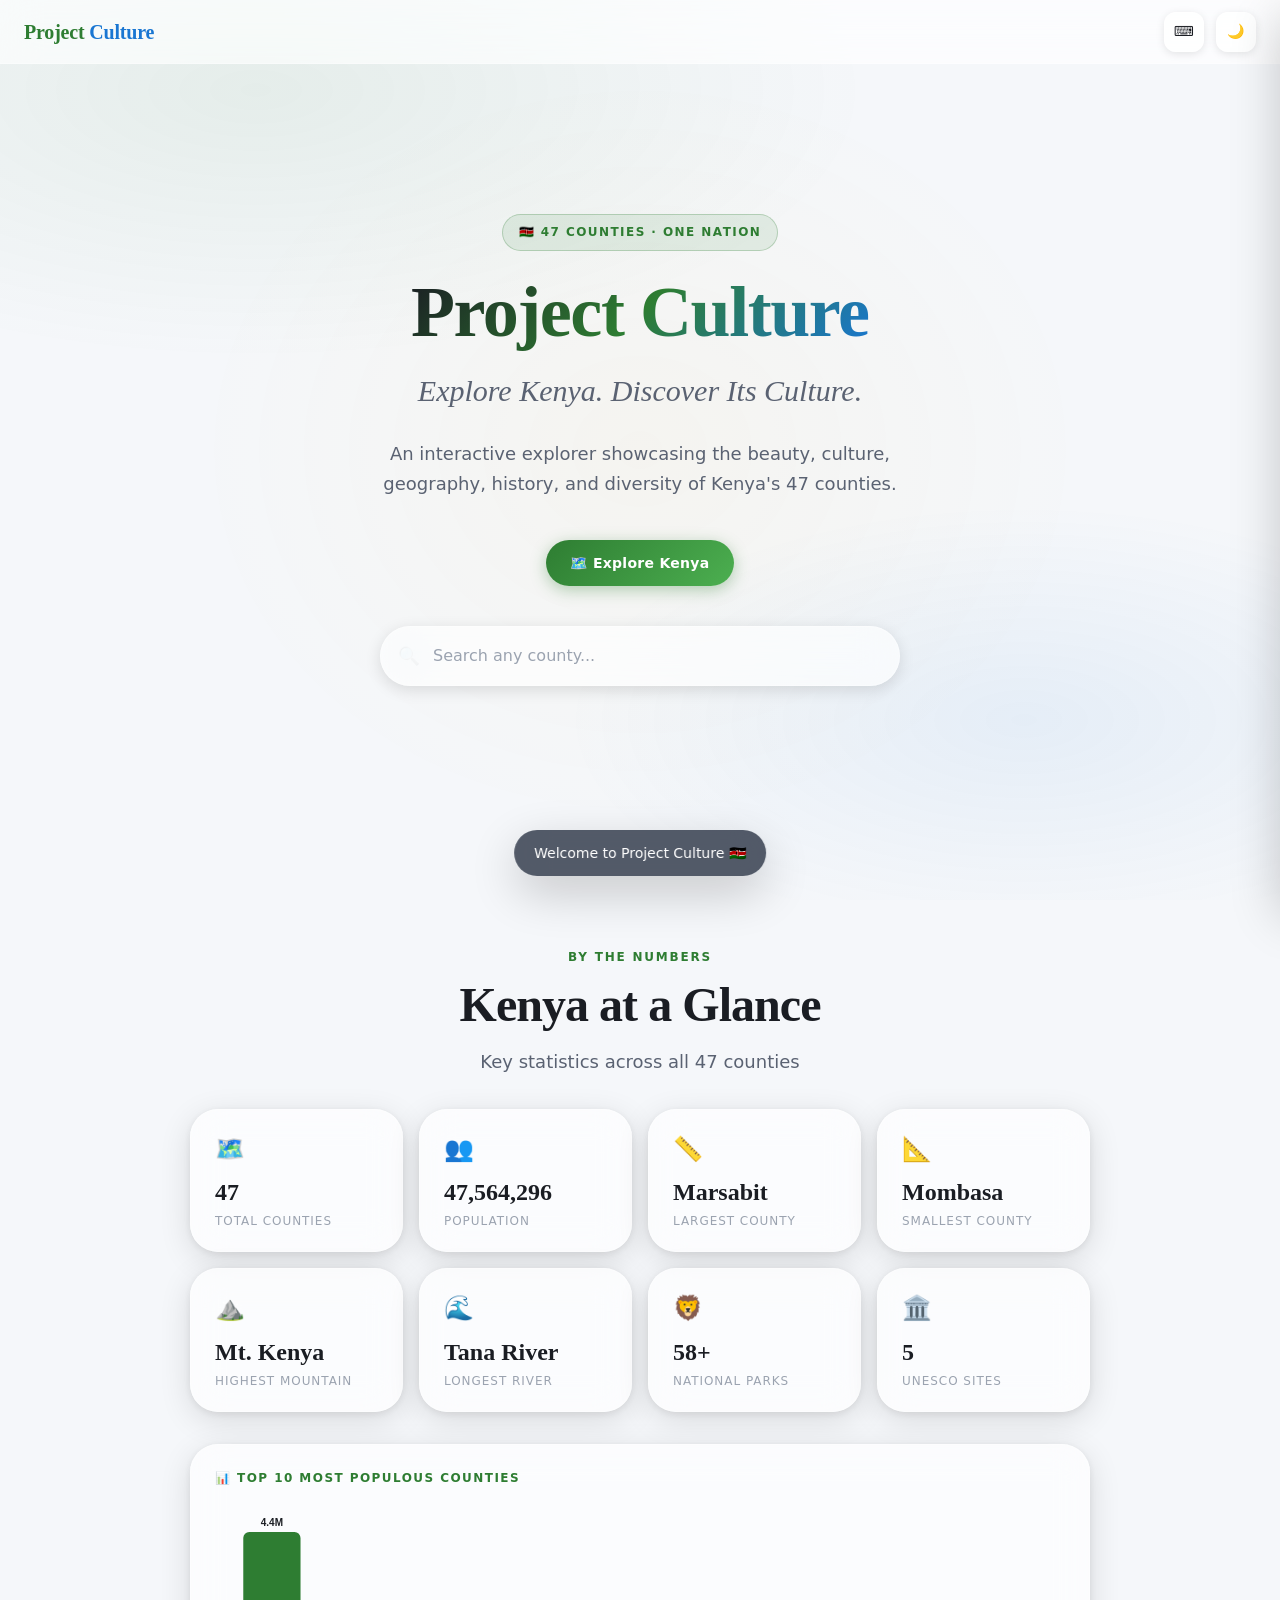
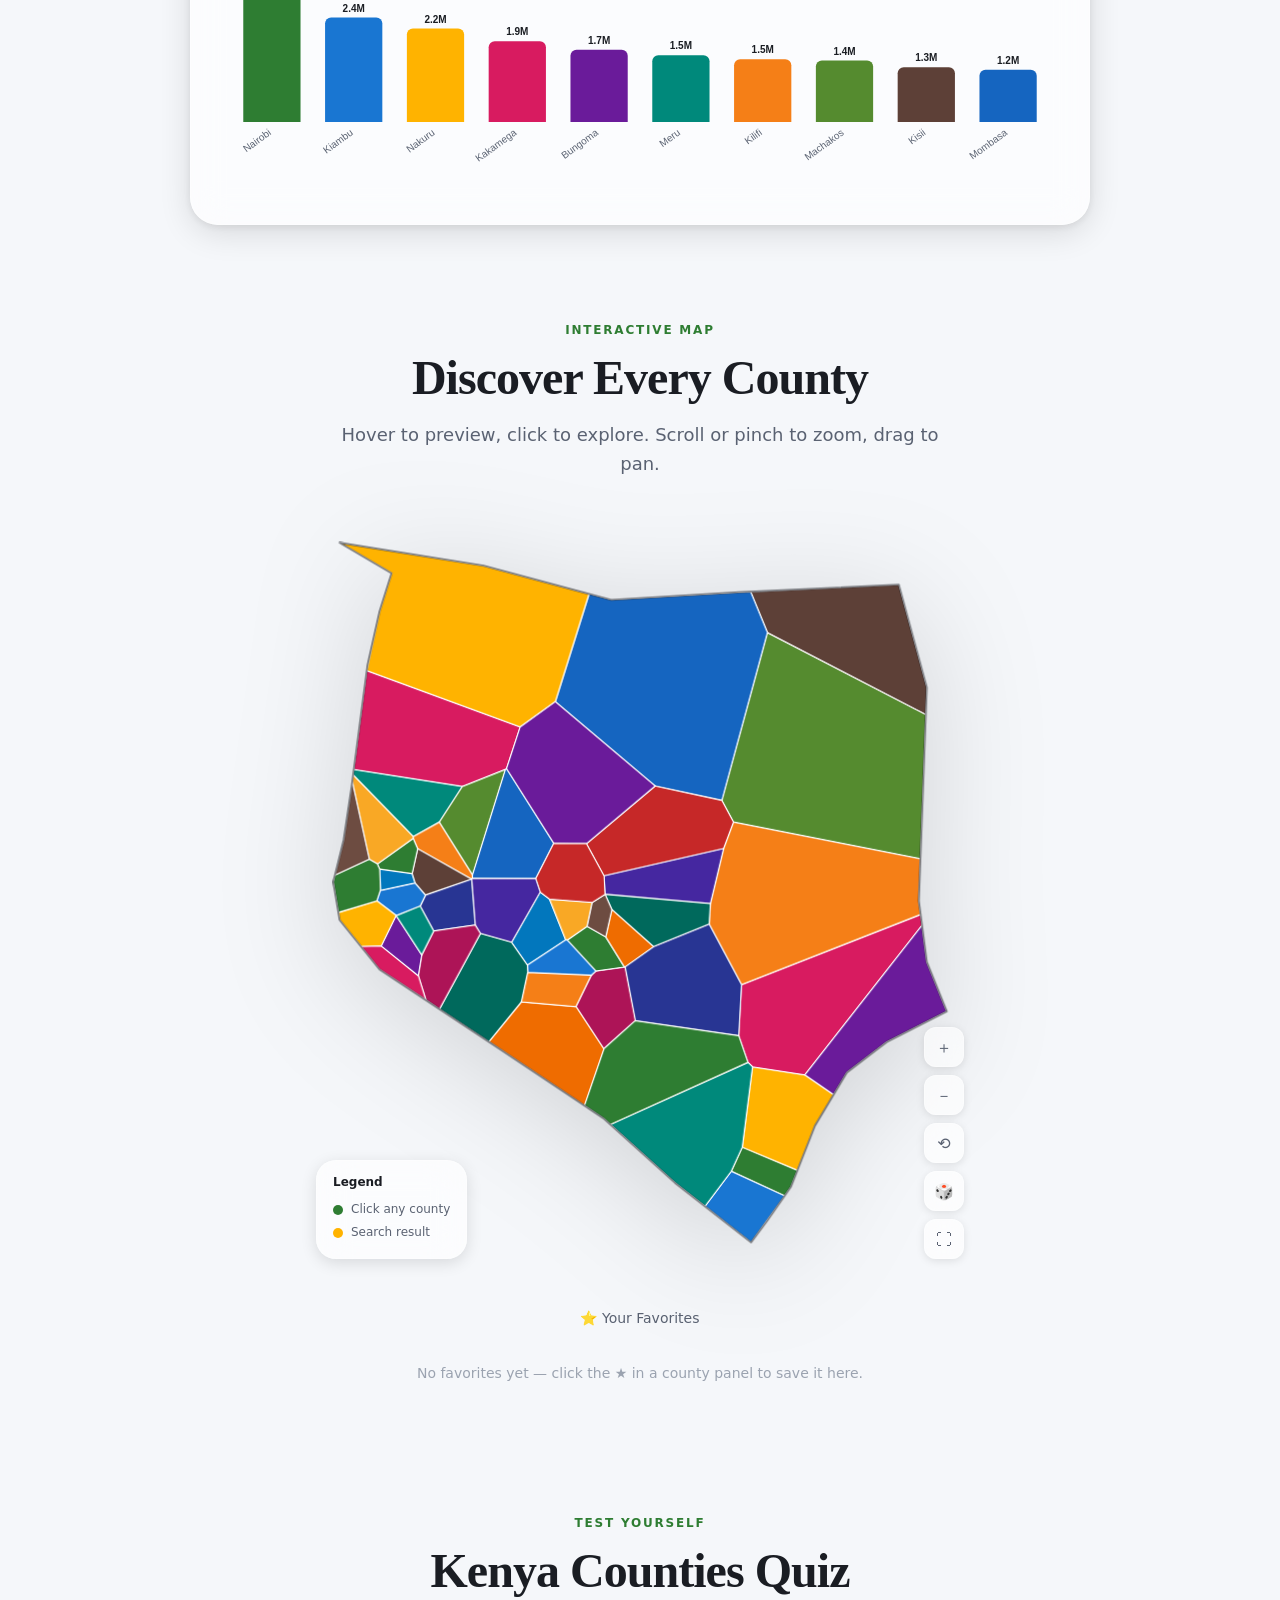
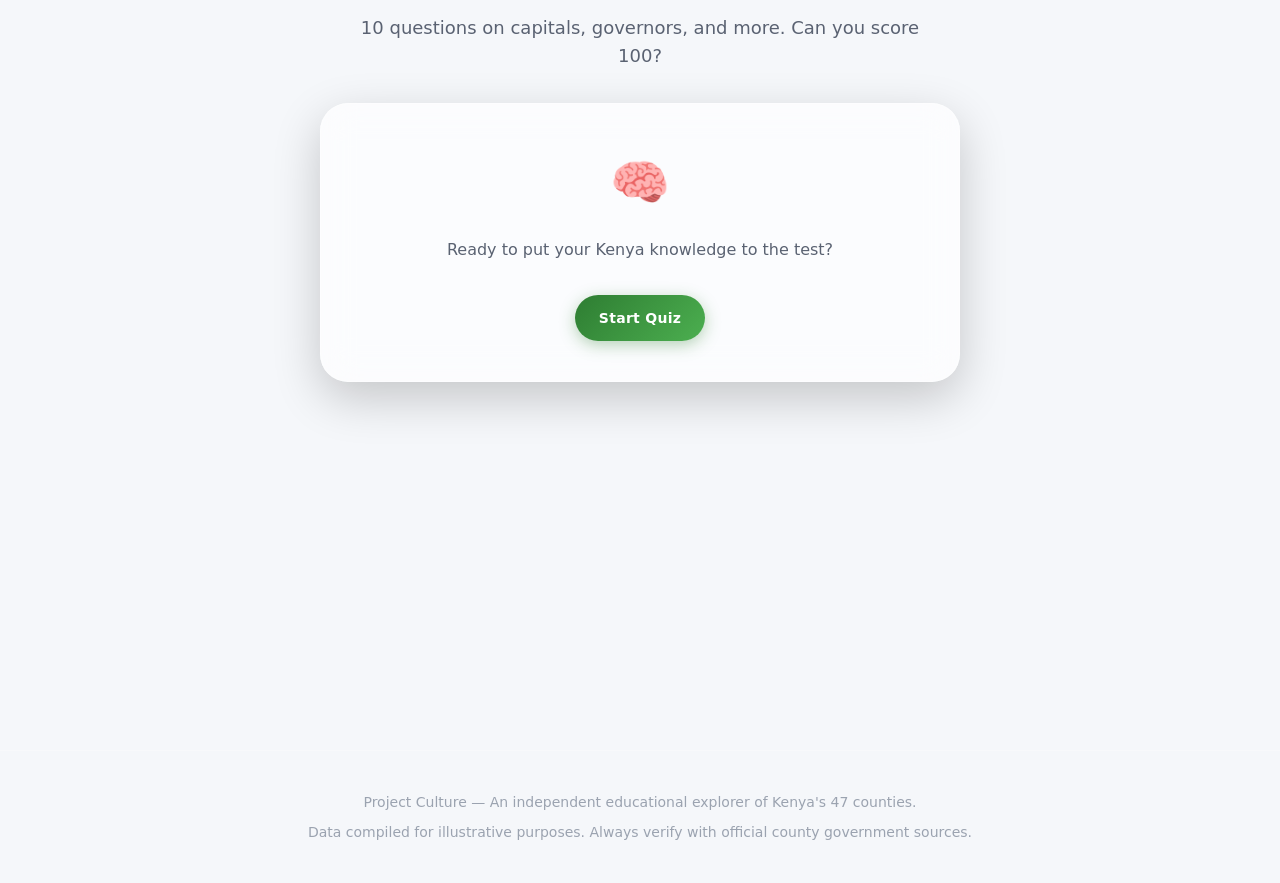
==== ProjectCulture_Preview.html @ bc5ac645 "Update existing project files" ====
<!DOCTYPE html>
<html lang="en">
<head>
<meta charset="UTF-8">
<meta name="viewport" content="width=device-width, initial-scale=1.0, viewport-fit=cover">
<title>Project Culture — Explore Kenya's 47 Counties</title>
<meta name="description" content="An interactive explorer showcasing the beauty, culture, geography, history, and diversity of Kenya's 47 counties.">
<style>
/* css/reset.css — Normalize base styles */
*, *::before, *::after { box-sizing: border-box; margin: 0; padding: 0; }
html { scroll-behavior: smooth; font-size: 16px; -webkit-text-size-adjust: 100%; }
body { line-height: 1.6; -webkit-font-smoothing: antialiased; }
img, svg { display: block; max-width: 100%; }
button, input, select, textarea { font: inherit; border: none; outline: none; background: none; }
button { cursor: pointer; }
a { color: inherit; text-decoration: none; }
ul, ol { list-style: none; }
h1, h2, h3, h4, h5, h6 { font-weight: normal; }
/* css/variables.css — Design tokens for Project Culture */
:root {
  /* === Brand Colors === */
  --clr-primary:       #2E7D32;
  --clr-primary-light: #4CAF50;
  --clr-primary-dark:  #1B5E20;
  --clr-accent-blue:   #1976D2;
  --clr-accent-gold:   #FFB300;
  --clr-accent-rose:   #D81B60;
  --clr-accent-purple: #6A1B9A;
  --clr-accent-teal:   #00695C;

  /* === Neutrals === */
  --clr-bg:            #F5F7FA;
  --clr-bg-secondary:  #EEF2F7;
  --clr-surface:       rgba(255,255,255,0.72);
  --clr-surface-solid: #FFFFFF;
  --clr-border:        rgba(0,0,0,0.08);
  --clr-border-light:  rgba(255,255,255,0.25);

  /* === Text === */
  --clr-text-primary:   #1A1D23;
  --clr-text-secondary: #5A6272;
  --clr-text-muted:     #9BA3B0;
  --clr-text-inverse:   #FFFFFF;
  --clr-text-on-dark:   rgba(255,255,255,0.90);

  /* === Glassmorphism === */
  --glass-bg:     rgba(255, 255, 255, 0.65);
  --glass-bg-dark: rgba(20, 30, 48, 0.72);
  --glass-blur:   blur(18px) saturate(1.4);
  --glass-border: 1px solid rgba(255,255,255,0.3);
  --glass-shadow: 0 8px 32px rgba(0,0,0,0.12), 0 2px 8px rgba(0,0,0,0.08);

  /* === Shadows === */
  --shadow-xs:  0 1px 3px rgba(0,0,0,0.08);
  --shadow-sm:  0 2px 8px rgba(0,0,0,0.10);
  --shadow-md:  0 4px 16px rgba(0,0,0,0.12);
  --shadow-lg:  0 8px 32px rgba(0,0,0,0.16);
  --shadow-xl:  0 16px 48px rgba(0,0,0,0.20);
  --shadow-float: 0 20px 60px rgba(0,0,0,0.18), 0 4px 16px rgba(0,0,0,0.10);

  /* === Border Radius === */
  --radius-sm:  6px;
  --radius-md:  12px;
  --radius-lg:  20px;
  --radius-xl:  28px;
  --radius-pill: 9999px;

  /* === Spacing === */
  --space-1:  4px;
  --space-2:  8px;
  --space-3:  12px;
  --space-4:  16px;
  --space-5:  20px;
  --space-6:  24px;
  --space-8:  32px;
  --space-10: 40px;
  --space-12: 48px;
  --space-16: 64px;
  --space-20: 80px;

  /* === Typography === */
  --font-display: 'Playfair Display', 'Georgia', serif;
  --font-body:    'Inter', 'Segoe UI', system-ui, sans-serif;
  --font-mono:    'JetBrains Mono', 'Fira Code', monospace;

  /* === Type Scale === */
  --text-xs:   0.75rem;
  --text-sm:   0.875rem;
  --text-base: 1rem;
  --text-lg:   1.125rem;
  --text-xl:   1.25rem;
  --text-2xl:  1.5rem;
  --text-3xl:  1.875rem;
  --text-4xl:  2.25rem;
  --text-5xl:  3rem;
  --text-6xl:  3.75rem;
  --text-7xl:  4.5rem;

  /* === Transitions === */
  --ease-out:    cubic-bezier(0.16, 1, 0.3, 1);
  --ease-in-out: cubic-bezier(0.45, 0, 0.55, 1);
  --ease-spring: cubic-bezier(0.34, 1.56, 0.64, 1);
  --dur-fast:    150ms;
  --dur-base:    250ms;
  --dur-slow:    400ms;
  --dur-slower:  600ms;

  /* === Z-Index Layers === */
  --z-base:    1;
  --z-raised:  10;
  --z-float:   100;
  --z-overlay: 200;
  --z-modal:   300;
  --z-toast:   400;
  --z-tooltip: 500;

  /* === Panel === */
  --panel-width: 420px;
}

/* === Dark Mode === */
[data-theme="dark"] {
  --clr-bg:            #0D1117;
  --clr-bg-secondary:  #161B22;
  --clr-surface:       rgba(22, 27, 34, 0.80);
  --clr-surface-solid: #161B22;
  --clr-border:        rgba(255,255,255,0.10);
  --clr-text-primary:  #E6EDF3;
  --clr-text-secondary:#8B949E;
  --clr-text-muted:    #484F58;
  --glass-bg:          rgba(22, 27, 34, 0.75);
  --glass-bg-dark:     rgba(10, 12, 16, 0.85);
  --glass-border:      1px solid rgba(255,255,255,0.10);
}
/* css/layout.css — Page structure and layout */
@import url('https://fonts.googleapis.com/css2?family=Playfair+Display:wght@400;600;700&family=Inter:wght@300;400;500;600;700&display=swap');

/* === Root Layout === */
body {
  font-family: var(--font-body);
  background: var(--clr-bg);
  color: var(--clr-text-primary);
  overflow-x: hidden;
  transition: background var(--dur-slow) var(--ease-out),
              color var(--dur-slow) var(--ease-out);
}

/* === Background Gradient === */
body::before {
  content: '';
  position: fixed;
  inset: 0;
  background:
    radial-gradient(ellipse 80% 50% at 20% 10%, rgba(46,125,50,0.08) 0%, transparent 60%),
    radial-gradient(ellipse 60% 40% at 80% 80%, rgba(25,118,210,0.07) 0%, transparent 60%),
    radial-gradient(ellipse 50% 60% at 50% 50%, rgba(255,179,0,0.04) 0%, transparent 70%);
  pointer-events: none;
  z-index: 0;
}

/* === App Container === */
#app {
  position: relative;
  min-height: 100vh;
  z-index: 1;
}

/* === Hero Section === */
#hero {
  min-height: 100vh;
  display: flex;
  flex-direction: column;
  align-items: center;
  justify-content: center;
  text-align: center;
  padding: var(--space-12) var(--space-6);
  position: relative;
}

.hero__eyebrow {
  display: inline-flex;
  align-items: center;
  gap: var(--space-2);
  padding: var(--space-2) var(--space-4);
  background: rgba(46,125,50,0.10);
  border: 1px solid rgba(46,125,50,0.25);
  border-radius: var(--radius-pill);
  font-size: var(--text-xs);
  font-weight: 600;
  letter-spacing: 0.12em;
  text-transform: uppercase;
  color: var(--clr-primary);
  margin-bottom: var(--space-6);
}

.hero__title {
  font-family: var(--font-display);
  font-size: clamp(var(--text-5xl), 8vw, var(--text-7xl));
  font-weight: 700;
  line-height: 1.05;
  letter-spacing: -0.02em;
  background: linear-gradient(135deg, var(--clr-text-primary) 0%, var(--clr-primary) 50%, var(--clr-accent-blue) 100%);
  -webkit-background-clip: text;
  -webkit-text-fill-color: transparent;
  background-clip: text;
  margin-bottom: var(--space-4);
}

.hero__subtitle {
  font-family: var(--font-display);
  font-size: clamp(var(--text-xl), 3vw, var(--text-3xl));
  font-weight: 400;
  color: var(--clr-text-secondary);
  font-style: italic;
  margin-bottom: var(--space-6);
}

.hero__description {
  max-width: 520px;
  font-size: var(--text-lg);
  color: var(--clr-text-secondary);
  line-height: 1.7;
  margin-bottom: var(--space-10);
}

.hero__actions {
  display: flex;
  align-items: center;
  gap: var(--space-4);
  flex-wrap: wrap;
  justify-content: center;
}

/* === Map Section === */
#map-section {
  min-height: 100vh;
  padding: var(--space-12) var(--space-6);
  display: flex;
  flex-direction: column;
  align-items: center;
  gap: var(--space-8);
  position: relative;
}

.map-section__header {
  text-align: center;
  max-width: 600px;
}

.section-label {
  font-size: var(--text-xs);
  font-weight: 600;
  letter-spacing: 0.15em;
  text-transform: uppercase;
  color: var(--clr-primary);
  margin-bottom: var(--space-3);
}

.section-title {
  font-family: var(--font-display);
  font-size: clamp(var(--text-3xl), 4vw, var(--text-5xl));
  font-weight: 700;
  line-height: 1.1;
  letter-spacing: -0.02em;
  color: var(--clr-text-primary);
  margin-bottom: var(--space-4);
}

.section-subtitle {
  font-size: var(--text-lg);
  color: var(--clr-text-secondary);
  line-height: 1.6;
}

/* === Map Stage === */
#map-stage {
  position: relative;
  width: 100%;
  max-width: 680px;
}

#map-container {
  position: relative;
  width: 100%;
  aspect-ratio: 8/9;
  cursor: grab;
  user-select: none;
}

#map-container:active { cursor: grabbing; }

#kenya-svg-map {
  width: 100%;
  height: 100%;
  filter: drop-shadow(0 20px 60px rgba(0,0,0,0.15));
  transition: transform var(--dur-slow) var(--ease-out);
}

/* === Sidebar Panel === */
#info-panel {
  position: fixed;
  top: 0;
  right: 0;
  width: var(--panel-width);
  height: 100vh;
  background: var(--glass-bg);
  backdrop-filter: var(--glass-blur);
  -webkit-backdrop-filter: var(--glass-blur);
  border-left: var(--glass-border);
  box-shadow: var(--shadow-xl);
  z-index: var(--z-modal);
  transform: translateX(100%);
  transition: transform var(--dur-slower) var(--ease-out);
  overflow-y: auto;
  overflow-x: hidden;
  display: flex;
  flex-direction: column;
}

#info-panel.is-open {
  transform: translateX(0);
}

/* === Stats Bar === */
#stats-bar {
  width: 100%;
  max-width: 900px;
  display: grid;
  grid-template-columns: repeat(4, 1fr);
  gap: var(--space-4);
}

/* === Search Bar Wrapper === */
#search-wrapper {
  width: 100%;
  max-width: 520px;
  position: relative;
  z-index: var(--z-float);
}

/* === Controls Bar === */
#map-controls {
  position: absolute;
  bottom: var(--space-4);
  right: var(--space-4);
  display: flex;
  flex-direction: column;
  gap: var(--space-2);
  z-index: var(--z-raised);
}

/* === Overlay Dimmer === */
#overlay {
  position: fixed;
  inset: 0;
  background: rgba(0,0,0,0.35);
  z-index: var(--z-overlay);
  opacity: 0;
  pointer-events: none;
  transition: opacity var(--dur-slow) var(--ease-out);
  backdrop-filter: blur(2px);
}

#overlay.is-visible {
  opacity: 1;
  pointer-events: all;
}

/* === Navbar === */
#navbar {
  position: fixed;
  top: 0;
  left: 0;
  right: 0;
  height: 64px;
  padding: 0 var(--space-6);
  display: flex;
  align-items: center;
  justify-content: space-between;
  z-index: var(--z-float);
  background: var(--glass-bg);
  backdrop-filter: var(--glass-blur);
  -webkit-backdrop-filter: var(--glass-blur);
  border-bottom: var(--glass-border);
  transition: all var(--dur-slow) var(--ease-out);
}

.navbar__brand {
  font-family: var(--font-display);
  font-size: var(--text-xl);
  font-weight: 700;
  color: var(--clr-primary);
  letter-spacing: -0.01em;
}

.navbar__brand span {
  color: var(--clr-accent-blue);
}

.navbar__actions {
  display: flex;
  align-items: center;
  gap: var(--space-3);
}

/* === Quiz Section === */
#quiz-section {
  min-height: 100vh;
  padding: var(--space-16) var(--space-6);
  display: flex;
  flex-direction: column;
  align-items: center;
  gap: var(--space-8);
}

/* === Footer === */
footer {
  padding: var(--space-10) var(--space-6);
  text-align: center;
  border-top: var(--glass-border);
  color: var(--clr-text-muted);
  font-size: var(--text-sm);
}

/* === Scroll to top === */
#scroll-top {
  position: fixed;
  bottom: var(--space-8);
  right: var(--space-8);
  z-index: var(--z-float);
  opacity: 0;
  pointer-events: none;
  transition: opacity var(--dur-base) var(--ease-out);
}

#scroll-top.is-visible {
  opacity: 1;
  pointer-events: all;
}
/* css/components.css — UI components */

/* === Buttons === */
.btn {
  display: inline-flex;
  align-items: center;
  gap: var(--space-2);
  padding: var(--space-3) var(--space-6);
  border-radius: var(--radius-pill);
  font-size: var(--text-sm);
  font-weight: 600;
  letter-spacing: 0.02em;
  cursor: pointer;
  transition: all var(--dur-base) var(--ease-spring);
  position: relative;
  overflow: hidden;
  white-space: nowrap;
}

.btn::after {
  content: '';
  position: absolute;
  inset: 0;
  background: rgba(255,255,255,0);
  transition: background var(--dur-fast);
}

.btn:hover::after { background: rgba(255,255,255,0.12); }
.btn:active { transform: scale(0.97); }

.btn--primary {
  background: linear-gradient(135deg, var(--clr-primary) 0%, var(--clr-primary-light) 100%);
  color: #fff;
  box-shadow: 0 4px 16px rgba(46,125,50,0.35);
}

.btn--primary:hover {
  box-shadow: 0 6px 24px rgba(46,125,50,0.45);
  transform: translateY(-1px);
}

.btn--secondary {
  background: var(--glass-bg);
  backdrop-filter: var(--glass-blur);
  border: var(--glass-border);
  color: var(--clr-text-primary);
  box-shadow: var(--shadow-sm);
}

.btn--secondary:hover {
  box-shadow: var(--shadow-md);
  transform: translateY(-1px);
}

.btn--icon {
  width: 40px;
  height: 40px;
  padding: 0;
  border-radius: var(--radius-md);
  justify-content: center;
}

.btn--icon-lg {
  width: 48px;
  height: 48px;
  padding: 0;
  border-radius: var(--radius-lg);
  justify-content: center;
  font-size: var(--text-xl);
}

.btn--ghost {
  background: transparent;
  color: var(--clr-text-secondary);
}

.btn--ghost:hover {
  background: var(--clr-bg-secondary);
  color: var(--clr-text-primary);
}

/* === Glass Card === */
.glass-card {
  background: var(--glass-bg);
  backdrop-filter: var(--glass-blur);
  -webkit-backdrop-filter: var(--glass-blur);
  border: var(--glass-border);
  border-radius: var(--radius-xl);
  box-shadow: var(--glass-shadow);
}

/* === Stat Card === */
.stat-card {
  background: var(--glass-bg);
  backdrop-filter: var(--glass-blur);
  -webkit-backdrop-filter: var(--glass-blur);
  border: var(--glass-border);
  border-radius: var(--radius-xl);
  box-shadow: var(--glass-shadow);
  padding: var(--space-5) var(--space-6);
  display: flex;
  flex-direction: column;
  gap: var(--space-2);
  transition: transform var(--dur-base) var(--ease-spring),
              box-shadow var(--dur-base) var(--ease-out);
}

.stat-card:hover {
  transform: translateY(-3px);
  box-shadow: var(--shadow-lg);
}

.stat-card__icon {
  font-size: 1.5rem;
  margin-bottom: var(--space-1);
}

.stat-card__value {
  font-family: var(--font-display);
  font-size: var(--text-2xl);
  font-weight: 700;
  color: var(--clr-text-primary);
  line-height: 1;
}

.stat-card__label {
  font-size: var(--text-xs);
  font-weight: 500;
  color: var(--clr-text-muted);
  text-transform: uppercase;
  letter-spacing: 0.08em;
}

/* === Search Input === */
.search-box {
  position: relative;
  width: 100%;
}

.search-box__input {
  width: 100%;
  padding: var(--space-4) var(--space-6) var(--space-4) 52px;
  background: var(--glass-bg);
  backdrop-filter: var(--glass-blur);
  -webkit-backdrop-filter: var(--glass-blur);
  border: var(--glass-border);
  border-radius: var(--radius-pill);
  box-shadow: var(--shadow-md);
  font-size: var(--text-base);
  color: var(--clr-text-primary);
  transition: all var(--dur-base) var(--ease-out);
}

.search-box__input::placeholder { color: var(--clr-text-muted); }

.search-box__input:focus {
  outline: none;
  box-shadow: var(--shadow-lg), 0 0 0 3px rgba(46,125,50,0.20);
  border-color: rgba(46,125,50,0.4);
}

.search-box__icon {
  position: absolute;
  left: 18px;
  top: 50%;
  transform: translateY(-50%);
  color: var(--clr-text-muted);
  font-size: 1.1rem;
  pointer-events: none;
  transition: color var(--dur-fast);
}

.search-box__input:focus ~ .search-box__icon {
  color: var(--clr-primary);
}

.search-box__clear {
  position: absolute;
  right: 12px;
  top: 50%;
  transform: translateY(-50%);
  width: 28px;
  height: 28px;
  border-radius: var(--radius-pill);
  display: flex;
  align-items: center;
  justify-content: center;
  background: var(--clr-bg-secondary);
  color: var(--clr-text-muted);
  opacity: 0;
  transition: opacity var(--dur-fast);
  font-size: var(--text-sm);
}

.search-box__input:not(:placeholder-shown) ~ .search-box__clear { opacity: 1; }

/* === Search Dropdown === */
#search-dropdown {
  position: absolute;
  top: calc(100% + var(--space-2));
  left: 0;
  right: 0;
  background: var(--glass-bg);
  backdrop-filter: var(--glass-blur);
  -webkit-backdrop-filter: var(--glass-blur);
  border: var(--glass-border);
  border-radius: var(--radius-xl);
  box-shadow: var(--shadow-xl);
  overflow: hidden;
  z-index: var(--z-tooltip);
  max-height: 380px;
  overflow-y: auto;
  display: none;
}

#search-dropdown.is-open { display: block; }

.search-result-item {
  display: flex;
  align-items: center;
  gap: var(--space-3);
  padding: var(--space-3) var(--space-5);
  cursor: pointer;
  transition: background var(--dur-fast);
  border-bottom: 1px solid var(--clr-border);
}

.search-result-item:last-child { border-bottom: none; }
.search-result-item:hover,
.search-result-item.is-focused {
  background: rgba(46,125,50,0.08);
}

.search-result-item__number {
  width: 28px;
  height: 28px;
  background: var(--clr-primary);
  color: #fff;
  border-radius: var(--radius-sm);
  display: flex;
  align-items: center;
  justify-content: center;
  font-size: var(--text-xs);
  font-weight: 700;
  flex-shrink: 0;
}

.search-result-item__info { flex: 1; }
.search-result-item__name {
  font-weight: 600;
  font-size: var(--text-sm);
  color: var(--clr-text-primary);
}
.search-result-item__capital {
  font-size: var(--text-xs);
  color: var(--clr-text-muted);
}

.search-dropdown-section {
  padding: var(--space-2) var(--space-5) var(--space-1);
  font-size: var(--text-xs);
  font-weight: 600;
  color: var(--clr-text-muted);
  text-transform: uppercase;
  letter-spacing: 0.08em;
}

/* === Tooltip === */
#map-tooltip {
  position: fixed;
  background: var(--glass-bg-dark);
  color: var(--clr-text-inverse);
  padding: var(--space-2) var(--space-4);
  border-radius: var(--radius-md);
  font-size: var(--text-sm);
  font-weight: 500;
  pointer-events: none;
  z-index: var(--z-tooltip);
  opacity: 0;
  transform: translateY(4px);
  transition: opacity var(--dur-fast), transform var(--dur-fast);
  white-space: nowrap;
  box-shadow: var(--shadow-lg);
  backdrop-filter: blur(12px);
  -webkit-backdrop-filter: blur(12px);
  border: 1px solid rgba(255,255,255,0.15);
}

#map-tooltip.is-visible {
  opacity: 1;
  transform: translateY(0);
}

/* === Info Panel Contents === */
.panel-header {
  position: relative;
  padding: var(--space-8) var(--space-6) var(--space-4);
  background: linear-gradient(135deg, var(--clr-primary-dark) 0%, var(--clr-primary) 60%, var(--clr-primary-light) 100%);
  color: #fff;
  flex-shrink: 0;
}

.panel-header__close {
  position: absolute;
  top: var(--space-4);
  right: var(--space-4);
  width: 36px;
  height: 36px;
  border-radius: var(--radius-md);
  background: rgba(255,255,255,0.15);
  border: 1px solid rgba(255,255,255,0.2);
  display: flex;
  align-items: center;
  justify-content: center;
  color: #fff;
  cursor: pointer;
  transition: background var(--dur-fast);
  font-size: 1.1rem;
}

.panel-header__close:hover { background: rgba(255,255,255,0.25); }

.panel-header__number {
  font-size: var(--text-xs);
  font-weight: 600;
  letter-spacing: 0.12em;
  text-transform: uppercase;
  opacity: 0.7;
  margin-bottom: var(--space-2);
}

.panel-header__name {
  font-family: var(--font-display);
  font-size: var(--text-4xl);
  font-weight: 700;
  line-height: 1.1;
  margin-bottom: var(--space-2);
}

.panel-header__capital {
  opacity: 0.85;
  font-size: var(--text-base);
  display: flex;
  align-items: center;
  gap: var(--space-2);
}

.panel-meta-chips {
  display: flex;
  flex-wrap: wrap;
  gap: var(--space-2);
  margin-top: var(--space-4);
}

.meta-chip {
  display: inline-flex;
  align-items: center;
  gap: 5px;
  padding: 4px 10px;
  background: rgba(255,255,255,0.18);
  border: 1px solid rgba(255,255,255,0.25);
  border-radius: var(--radius-pill);
  font-size: var(--text-xs);
  font-weight: 500;
}

.panel-body {
  padding: var(--space-6);
  display: flex;
  flex-direction: column;
  gap: var(--space-6);
  flex: 1;
}

.panel-section {
  display: flex;
  flex-direction: column;
  gap: var(--space-3);
}

.panel-section__title {
  font-size: var(--text-xs);
  font-weight: 700;
  letter-spacing: 0.12em;
  text-transform: uppercase;
  color: var(--clr-primary);
  display: flex;
  align-items: center;
  gap: var(--space-2);
  padding-bottom: var(--space-2);
  border-bottom: 1px solid var(--clr-border);
}

.panel-section__content {
  font-size: var(--text-sm);
  color: var(--clr-text-secondary);
  line-height: 1.7;
}

.panel-grid {
  display: grid;
  grid-template-columns: 1fr 1fr;
  gap: var(--space-3);
}

.panel-grid-item {
  background: var(--clr-bg-secondary);
  border-radius: var(--radius-md);
  padding: var(--space-3);
}

.panel-grid-item__label {
  font-size: var(--text-xs);
  color: var(--clr-text-muted);
  font-weight: 500;
  text-transform: uppercase;
  letter-spacing: 0.06em;
  margin-bottom: 2px;
}

.panel-grid-item__value {
  font-size: var(--text-sm);
  font-weight: 600;
  color: var(--clr-text-primary);
}

.tag-list {
  display: flex;
  flex-wrap: wrap;
  gap: var(--space-2);
}

.tag {
  padding: 4px 10px;
  background: rgba(46,125,50,0.10);
  border: 1px solid rgba(46,125,50,0.20);
  border-radius: var(--radius-pill);
  font-size: var(--text-xs);
  font-weight: 500;
  color: var(--clr-primary-dark);
}

[data-theme="dark"] .tag {
  background: rgba(76,175,80,0.15);
  color: var(--clr-primary-light);
}

.fun-fact-box {
  background: linear-gradient(135deg, rgba(255,179,0,0.08) 0%, rgba(255,143,0,0.06) 100%);
  border: 1px solid rgba(255,179,0,0.25);
  border-left: 3px solid var(--clr-accent-gold);
  border-radius: var(--radius-md);
  padding: var(--space-4);
  font-size: var(--text-sm);
  line-height: 1.7;
  color: var(--clr-text-secondary);
}

.fun-fact-box strong {
  display: block;
  color: #B8860B;
  font-size: var(--text-xs);
  text-transform: uppercase;
  letter-spacing: 0.08em;
  margin-bottom: var(--space-2);
}

.external-links {
  display: grid;
  grid-template-columns: 1fr 1fr;
  gap: var(--space-3);
}

.external-link {
  display: flex;
  align-items: center;
  gap: var(--space-2);
  padding: var(--space-3);
  background: var(--clr-bg-secondary);
  border-radius: var(--radius-md);
  font-size: var(--text-xs);
  font-weight: 600;
  color: var(--clr-text-secondary);
  transition: all var(--dur-fast);
  border: 1px solid var(--clr-border);
}

.external-link:hover {
  background: var(--clr-accent-blue);
  color: #fff;
  border-color: var(--clr-accent-blue);
}

/* === Nearby Counties === */
.nearby-county-chip {
  display: inline-flex;
  align-items: center;
  gap: 5px;
  padding: 5px 12px;
  background: var(--clr-bg-secondary);
  border: 1px solid var(--clr-border);
  border-radius: var(--radius-pill);
  font-size: var(--text-xs);
  font-weight: 500;
  cursor: pointer;
  transition: all var(--dur-fast);
}

.nearby-county-chip:hover {
  background: var(--clr-primary);
  color: #fff;
  border-color: var(--clr-primary);
}

/* === Map Controls === */
.map-ctrl-btn {
  width: 40px;
  height: 40px;
  background: var(--glass-bg);
  backdrop-filter: var(--glass-blur);
  border: var(--glass-border);
  border-radius: var(--radius-md);
  box-shadow: var(--shadow-sm);
  display: flex;
  align-items: center;
  justify-content: center;
  cursor: pointer;
  font-size: 1rem;
  color: var(--clr-text-secondary);
  transition: all var(--dur-fast);
}

.map-ctrl-btn:hover {
  background: var(--clr-primary);
  color: #fff;
  box-shadow: var(--shadow-md);
}

/* === Toast === */
#toast-container {
  position: fixed;
  bottom: var(--space-6);
  left: 50%;
  transform: translateX(-50%);
  z-index: var(--z-toast);
  display: flex;
  flex-direction: column;
  gap: var(--space-2);
  pointer-events: none;
}

.toast {
  background: var(--glass-bg-dark);
  color: #fff;
  padding: var(--space-3) var(--space-5);
  border-radius: var(--radius-pill);
  font-size: var(--text-sm);
  font-weight: 500;
  box-shadow: var(--shadow-xl);
  backdrop-filter: blur(16px);
  animation: toastIn var(--dur-slow) var(--ease-spring) forwards;
  white-space: nowrap;
}

.toast.toast--out {
  animation: toastOut var(--dur-slow) var(--ease-out) forwards;
}

/* === Quiz === */
.quiz-card {
  width: 100%;
  max-width: 640px;
  background: var(--glass-bg);
  backdrop-filter: var(--glass-blur);
  border: var(--glass-border);
  border-radius: var(--radius-xl);
  box-shadow: var(--shadow-xl);
  padding: var(--space-10);
  text-align: center;
}

.quiz-question {
  font-family: var(--font-display);
  font-size: var(--text-2xl);
  font-weight: 600;
  color: var(--clr-text-primary);
  line-height: 1.3;
  margin-bottom: var(--space-8);
}

.quiz-options {
  display: grid;
  grid-template-columns: 1fr 1fr;
  gap: var(--space-3);
  margin-bottom: var(--space-6);
}

.quiz-option {
  padding: var(--space-4);
  background: var(--clr-bg-secondary);
  border: 2px solid var(--clr-border);
  border-radius: var(--radius-lg);
  font-size: var(--text-base);
  font-weight: 500;
  cursor: pointer;
  transition: all var(--dur-base) var(--ease-spring);
  text-align: center;
}

.quiz-option:hover:not(:disabled) {
  border-color: var(--clr-primary);
  background: rgba(46,125,50,0.08);
}

.quiz-option.is-correct {
  background: rgba(46,125,50,0.15);
  border-color: var(--clr-primary);
  color: var(--clr-primary-dark);
}

.quiz-option.is-wrong {
  background: rgba(211,47,47,0.10);
  border-color: #D32F2F;
  color: #C62828;
}

.quiz-progress {
  display: flex;
  align-items: center;
  gap: var(--space-3);
  margin-bottom: var(--space-6);
}

.quiz-progress__bar {
  flex: 1;
  height: 6px;
  background: var(--clr-bg-secondary);
  border-radius: var(--radius-pill);
  overflow: hidden;
}

.quiz-progress__fill {
  height: 100%;
  background: linear-gradient(90deg, var(--clr-primary) 0%, var(--clr-primary-light) 100%);
  border-radius: var(--radius-pill);
  transition: width var(--dur-slow) var(--ease-out);
}

/* === Favorites Bar === */
#favorites-bar {
  width: 100%;
  max-width: 680px;
  display: flex;
  flex-wrap: wrap;
  gap: var(--space-2);
  justify-content: center;
  min-height: 40px;
}

/* === County Highlight === */
.county.is-hovered {
  filter: brightness(1.15) saturate(1.2) drop-shadow(0 0 8px rgba(0,0,0,0.3));
  transform-origin: center;
}

.county.is-active {
  filter: brightness(1.25) saturate(1.3) drop-shadow(0 0 16px rgba(0,0,0,0.4));
}

.county.is-dimmed {
  opacity: 0.35;
  filter: saturate(0.4);
}

.county.is-searched {
  filter: brightness(1.3) drop-shadow(0 0 12px rgba(255,179,0,0.8));
  stroke: var(--clr-accent-gold) !important;
  stroke-width: 3 !important;
}

/* === Loading Skeleton === */
.skeleton {
  background: linear-gradient(90deg,
    var(--clr-bg-secondary) 25%,
    rgba(255,255,255,0.5) 50%,
    var(--clr-bg-secondary) 75%
  );
  background-size: 200% 100%;
  animation: shimmer 1.5s infinite;
  border-radius: var(--radius-md);
}

/* === Legend === */
#map-legend {
  position: absolute;
  bottom: var(--space-4);
  left: var(--space-4);
  background: var(--glass-bg);
  backdrop-filter: var(--glass-blur);
  border: var(--glass-border);
  border-radius: var(--radius-lg);
  padding: var(--space-3) var(--space-4);
  box-shadow: var(--shadow-md);
  font-size: var(--text-xs);
  color: var(--clr-text-secondary);
  z-index: var(--z-raised);
}

.legend__title {
  font-weight: 600;
  margin-bottom: var(--space-2);
  color: var(--clr-text-primary);
}

.legend__item {
  display: flex;
  align-items: center;
  gap: var(--space-2);
  margin-bottom: var(--space-1);
}

.legend__dot {
  width: 10px;
  height: 10px;
  border-radius: 50%;
  flex-shrink: 0;
}

/* === Keyboard Shortcuts === */
#shortcuts-modal {
  position: fixed;
  inset: 0;
  z-index: var(--z-modal);
  display: flex;
  align-items: center;
  justify-content: center;
  padding: var(--space-6);
  opacity: 0;
  pointer-events: none;
  transition: opacity var(--dur-base) var(--ease-out);
}

#shortcuts-modal.is-open {
  opacity: 1;
  pointer-events: all;
}

.shortcuts-grid {
  display: grid;
  grid-template-columns: 1fr 1fr;
  gap: var(--space-3);
}

.shortcut-item {
  display: flex;
  align-items: center;
  justify-content: space-between;
  gap: var(--space-4);
  font-size: var(--text-sm);
}

kbd {
  display: inline-flex;
  align-items: center;
  justify-content: center;
  padding: 2px 8px;
  background: var(--clr-bg-secondary);
  border: 1px solid var(--clr-border);
  border-bottom: 2px solid var(--clr-text-muted);
  border-radius: 5px;
  font-family: var(--font-mono);
  font-size: var(--text-xs);
  font-weight: 600;
  color: var(--clr-text-secondary);
  white-space: nowrap;
}
/* css/animations.css — All keyframes and animation utilities */

/* === Float Animation === */
@keyframes float {
  0%   { transform: translate(0, 0) rotate(0deg); }
  20%  { transform: translate(4px, -8px) rotate(0.3deg); }
  40%  { transform: translate(-5px, -14px) rotate(-0.2deg); }
  60%  { transform: translate(3px, -6px) rotate(0.15deg); }
  80%  { transform: translate(-3px, -10px) rotate(-0.1deg); }
  100% { transform: translate(0, 0) rotate(0deg); }
}

#map-container {
  animation: float 10s ease-in-out infinite;
}

#map-container:hover {
  animation-play-state: paused;
}

/* === Fade In === */
@keyframes fadeIn {
  from { opacity: 0; }
  to   { opacity: 1; }
}

/* === Fade Up === */
@keyframes fadeUp {
  from { opacity: 0; transform: translateY(24px); }
  to   { opacity: 1; transform: translateY(0); }
}

/* === Fade Down === */
@keyframes fadeDown {
  from { opacity: 0; transform: translateY(-16px); }
  to   { opacity: 1; transform: translateY(0); }
}

/* === Scale In === */
@keyframes scaleIn {
  from { opacity: 0; transform: scale(0.92); }
  to   { opacity: 1; transform: scale(1); }
}

/* === Slide In Right === */
@keyframes slideInRight {
  from { opacity: 0; transform: translateX(40px); }
  to   { opacity: 1; transform: translateX(0); }
}

/* === Pop === */
@keyframes pop {
  0%   { transform: scale(1); }
  40%  { transform: scale(1.08); }
  70%  { transform: scale(0.96); }
  100% { transform: scale(1); }
}

/* === Ripple === */
@keyframes ripple {
  0%   { transform: scale(0); opacity: 0.6; }
  100% { transform: scale(4); opacity: 0; }
}

/* === Glow Pulse === */
@keyframes glowPulse {
  0%, 100% { filter: drop-shadow(0 0 6px rgba(46,125,50,0.5)); }
  50%       { filter: drop-shadow(0 0 18px rgba(46,125,50,0.9)); }
}

/* === Shimmer === */
@keyframes shimmer {
  0%   { background-position: 200% 0; }
  100% { background-position: -200% 0; }
}

/* === Toast In/Out === */
@keyframes toastIn {
  from { opacity: 0; transform: translateY(12px) scale(0.96); }
  to   { opacity: 1; transform: translateY(0) scale(1); }
}

@keyframes toastOut {
  from { opacity: 1; transform: translateY(0); }
  to   { opacity: 0; transform: translateY(-8px); }
}

/* === Hero Entrance === */
@keyframes heroTitle {
  from { opacity: 0; transform: translateY(32px) skewY(1deg); }
  to   { opacity: 1; transform: translateY(0) skewY(0); }
}

@keyframes heroSubtitle {
  from { opacity: 0; transform: translateY(20px); }
  to   { opacity: 1; transform: translateY(0); }
}

/* === Bounce === */
@keyframes bounce {
  0%, 100% { transform: translateY(0); }
  50%       { transform: translateY(-10px); }
}

/* === Rotate === */
@keyframes spin {
  from { transform: rotate(0deg); }
  to   { transform: rotate(360deg); }
}

/* === Animated county hover scale === */
.county {
  transition:
    transform var(--dur-base) var(--ease-spring),
    filter var(--dur-base) var(--ease-out),
    opacity var(--dur-base) var(--ease-out),
    stroke-width var(--dur-fast),
    stroke var(--dur-fast);
  transform-box: fill-box;
  transform-origin: center;
  cursor: pointer;
  will-change: transform, filter, opacity;
}

.county:hover {
  transform: scale(1.06) translateY(-2px);
  filter: brightness(1.18) saturate(1.25) drop-shadow(0 4px 12px rgba(0,0,0,0.35));
}

.county.is-active {
  transform: scale(1.10) translateY(-5px);
  animation: glowPulse 2s ease-in-out infinite;
  z-index: 10;
}

/* === Entrance Animations === */
.anim-fade-up {
  animation: fadeUp 0.6s var(--ease-out) both;
}

.anim-fade-in {
  animation: fadeIn 0.5s var(--ease-out) both;
}

.anim-scale-in {
  animation: scaleIn 0.5s var(--ease-spring) both;
}

/* Staggered children */
.stagger > * {
  animation: fadeUp 0.5s var(--ease-out) both;
}

.stagger > *:nth-child(1) { animation-delay: 0ms; }
.stagger > *:nth-child(2) { animation-delay: 80ms; }
.stagger > *:nth-child(3) { animation-delay: 160ms; }
.stagger > *:nth-child(4) { animation-delay: 240ms; }
.stagger > *:nth-child(5) { animation-delay: 320ms; }
.stagger > *:nth-child(6) { animation-delay: 400ms; }

/* === Page Load Reveal (Intersection Observer) === */
.reveal {
  opacity: 0;
  transform: translateY(32px);
  transition: opacity 0.7s var(--ease-out), transform 0.7s var(--ease-out);
}

.reveal.is-visible {
  opacity: 1;
  transform: translateY(0);
}

/* === Hero animation === */
.hero__eyebrow  { animation: fadeDown 0.5s 0.1s var(--ease-spring) both; }
.hero__title    { animation: heroTitle 0.8s 0.2s var(--ease-out) both; }
.hero__subtitle { animation: heroSubtitle 0.7s 0.4s var(--ease-out) both; }
.hero__description { animation: fadeUp 0.6s 0.5s var(--ease-out) both; }
.hero__actions  { animation: fadeUp 0.6s 0.65s var(--ease-out) both; }

/* === Reduced Motion === */
@media (prefers-reduced-motion: reduce) {
  *, *::before, *::after {
    animation-duration: 0.01ms !important;
    animation-iteration-count: 1 !important;
    transition-duration: 0.01ms !important;
  }

  #map-container {
    animation: none;
  }
}

/* === Loading Spinner === */
.spinner {
  width: 24px;
  height: 24px;
  border: 3px solid rgba(46,125,50,0.2);
  border-top-color: var(--clr-primary);
  border-radius: 50%;
  animation: spin 0.8s linear infinite;
}

/* === Active county label === */
@keyframes labelPop {
  from { opacity: 0; transform: translate(-50%, -50%) scale(0.8); }
  to   { opacity: 1; transform: translate(-50%, -50%) scale(1); }
}

.county-label {
  pointer-events: none;
  font-family: var(--font-body);
  font-size: 9px;
  font-weight: 600;
  fill: #fff;
  text-anchor: middle;
  dominant-baseline: middle;
  text-shadow: 0 1px 2px rgba(0,0,0,0.5);
  user-select: none;
}
/* css/themes.css — Theme-specific overrides */

/* === Dark Mode Component Overrides === */
[data-theme="dark"] body::before {
  background:
    radial-gradient(ellipse 80% 50% at 20% 10%, rgba(76,175,80,0.10) 0%, transparent 60%),
    radial-gradient(ellipse 60% 40% at 80% 80%, rgba(25,118,210,0.10) 0%, transparent 60%),
    radial-gradient(ellipse 50% 60% at 50% 50%, rgba(255,179,0,0.05) 0%, transparent 70%);
}

[data-theme="dark"] .hero__title {
  background: linear-gradient(135deg, #fff 0%, var(--clr-primary-light) 50%, #64B5F6 100%);
  -webkit-background-clip: text;
  -webkit-text-fill-color: transparent;
  background-clip: text;
}

[data-theme="dark"] #kenya-svg-map {
  filter: drop-shadow(0 20px 60px rgba(0,0,0,0.5)) brightness(0.92);
}

[data-theme="dark"] .skeleton {
  background: linear-gradient(90deg,
    rgba(255,255,255,0.04) 25%,
    rgba(255,255,255,0.10) 50%,
    rgba(255,255,255,0.04) 75%
  );
  background-size: 200% 100%;
}

[data-theme="dark"] .search-box__clear {
  background: rgba(255,255,255,0.08);
}

[data-theme="dark"] .panel-grid-item,
[data-theme="dark"] .external-link {
  background: rgba(255,255,255,0.04);
}

[data-theme="dark"] kbd {
  background: rgba(255,255,255,0.06);
  border-color: rgba(255,255,255,0.12);
  border-bottom-color: rgba(255,255,255,0.25);
}

/* Theme toggle icon swap */
.theme-toggle__icon-light { display: inline; }
.theme-toggle__icon-dark { display: none; }
[data-theme="dark"] .theme-toggle__icon-light { display: none; }
[data-theme="dark"] .theme-toggle__icon-dark { display: inline; }

/* === Fullscreen mode === */
:fullscreen #map-section {
  background: var(--clr-bg);
  min-height: 100vh;
  display: flex;
  align-items: center;
}

[data-theme="dark"] .fun-fact-box {
  background: linear-gradient(135deg, rgba(255,179,0,0.06) 0%, rgba(255,143,0,0.04) 100%);
}
/* css/responsive.css — Breakpoints and responsive overrides */

/* === Tablet (≤1024px) === */
@media (max-width: 1024px) {
  :root { --panel-width: 380px; }

  #stats-bar {
    grid-template-columns: repeat(2, 1fr);
  }

  .quiz-options {
    grid-template-columns: 1fr;
  }

  .external-links {
    grid-template-columns: 1fr;
  }
}

/* === Mobile Landscape / Small Tablet (≤768px) === */
@media (max-width: 768px) {
  :root {
    --panel-width: 100%;
    --space-12: 32px;
    --space-16: 40px;
    --space-20: 48px;
  }

  .hero__title { font-size: clamp(2.25rem, 12vw, 3.25rem); }
  .hero__subtitle { font-size: clamp(1.1rem, 5vw, 1.5rem); }
  .hero__description { font-size: var(--text-base); padding: 0 var(--space-4); }

  .hero__actions {
    flex-direction: column;
    width: 100%;
    padding: 0 var(--space-6);
  }

  .hero__actions .btn { width: 100%; justify-content: center; }

  #search-wrapper { padding: 0 var(--space-4); }

  #stats-bar {
    grid-template-columns: repeat(2, 1fr);
    padding: 0 var(--space-4);
  }

  .panel-grid { grid-template-columns: 1fr; }

  #info-panel {
    width: 100%;
  }

  .panel-header__name { font-size: var(--text-3xl); }

  #map-stage { max-width: 100%; padding: 0 var(--space-2); }

  #navbar { padding: 0 var(--space-4); }
  .navbar__brand { font-size: var(--text-lg); }

  #map-legend {
    display: none;
  }

  .quiz-card { padding: var(--space-6); }
  .quiz-question { font-size: var(--text-xl); }

  #scroll-top {
    bottom: var(--space-4);
    right: var(--space-4);
  }
}

/* === Mobile Portrait (≤480px) === */
@media (max-width: 480px) {
  #stats-bar { grid-template-columns: repeat(2, 1fr); gap: var(--space-3); }
  .stat-card { padding: var(--space-4); }
  .stat-card__value { font-size: var(--text-xl); }

  .navbar__actions .btn--secondary span.label-text { display: none; }

  #map-controls {
    bottom: var(--space-2);
    right: var(--space-2);
  }

  .map-ctrl-btn { width: 36px; height: 36px; font-size: 0.9rem; }

  .panel-body { padding: var(--space-4); }
  .panel-header { padding: var(--space-6) var(--space-4) var(--space-3); }
}

/* === Landscape orientation specific === */
@media (max-height: 500px) and (orientation: landscape) {
  #hero { min-height: auto; padding: var(--space-16) var(--space-6); }
  #map-section { min-height: auto; }
}

/* === High contrast mode support === */
@media (prefers-contrast: high) {
  .glass-card, .stat-card, #info-panel, #search-dropdown {
    border-width: 2px;
    border-color: var(--clr-text-primary);
  }

  .county {
    stroke-width: 2 !important;
  }
}

/* === Print === */
@media print {
  #navbar, #map-controls, #scroll-top, #info-panel, .btn { display: none !important; }
}

</style>
</head>
<body>


<div id="app">

  <!-- ============== NAVBAR ============== -->
  <nav id="navbar" aria-label="Primary">
    <div class="navbar__brand">Project <span>Culture</span></div>
    <div class="navbar__actions">
      <button class="btn btn--secondary btn--icon" id="shortcuts-btn" aria-label="Keyboard shortcuts" title="Keyboard shortcuts (?)">⌨️</button>
      <button class="btn btn--secondary btn--icon" id="theme-toggle" aria-label="Toggle dark mode" title="Toggle dark mode (D)">
        <span class="theme-toggle__icon-light">🌙</span>
        <span class="theme-toggle__icon-dark">☀️</span>
      </button>
    </div>
  </nav>

  <!-- ============== HERO ============== -->
  <section id="hero">
    <div class="hero__eyebrow">🇰🇪 47 Counties · One Nation</div>
    <h1 class="hero__title">Project Culture</h1>
    <p class="hero__subtitle">Explore Kenya. Discover Its Culture.</p>
    <p class="hero__description">
      An interactive explorer showcasing the beauty, culture, geography, history,
      and diversity of Kenya's 47 counties.
    </p>
    <div class="hero__actions">
      <button class="btn btn--primary" id="explore-btn">🗺️ Explore Kenya</button>
    </div>

    <div id="search-wrapper" style="margin-top: var(--space-10);">
      <div class="search-box">
        <span class="search-box__icon">🔍</span>
        <input
          type="text"
          id="search-input"
          class="search-box__input"
          placeholder="Search any county..."
          autocomplete="off"
          aria-label="Search for a Kenyan county"
        >
        <button class="search-box__clear" id="search-clear" aria-label="Clear search">✕</button>
      </div>
      <div id="search-dropdown" role="listbox" aria-label="Search results"></div>
    </div>
  </section>

  <!-- ============== STATISTICS DASHBOARD ============== -->
  <section style="padding: var(--space-12) var(--space-6); display:flex; flex-direction:column; align-items:center; gap: var(--space-8);">
    <div class="map-section__header reveal">
      <div class="section-label">By the Numbers</div>
      <h2 class="section-title">Kenya at a Glance</h2>
      <p class="section-subtitle">Key statistics across all 47 counties</p>
    </div>
    <div id="stats-bar"></div>

    <div class="glass-card reveal" style="width:100%; max-width:900px; padding: var(--space-6);">
      <div class="panel-section__title" style="border:none; margin-bottom: var(--space-4);">📊 Top 10 Most Populous Counties</div>
      <canvas id="population-chart" style="width:100%; height:280px;"></canvas>
    </div>
  </section>

  <!-- ============== MAP SECTION ============== -->
  <section id="map-section">
    <div class="map-section__header reveal">
      <div class="section-label">Interactive Map</div>
      <h2 class="section-title">Discover Every County</h2>
      <p class="section-subtitle">Hover to preview, click to explore. Scroll or pinch to zoom, drag to pan.</p>
    </div>

    <div id="map-stage">
      <div id="map-container" role="application" aria-label="Interactive map of Kenya"></div>

      <div id="map-controls">
        <button class="map-ctrl-btn" id="zoom-in-btn" aria-label="Zoom in" title="Zoom in">＋</button>
        <button class="map-ctrl-btn" id="zoom-out-btn" aria-label="Zoom out" title="Zoom out">－</button>
        <button class="map-ctrl-btn" id="zoom-reset-btn" aria-label="Reset view" title="Reset view">⟲</button>
        <button class="map-ctrl-btn" id="random-county-btn" aria-label="Random county" title="Random county (R)">🎲</button>
        <button class="map-ctrl-btn" id="fullscreen-toggle" aria-label="Fullscreen" title="Fullscreen">⛶</button>
      </div>

      <div id="map-legend">
        <div class="legend__title">Legend</div>
        <div class="legend__item"><span class="legend__dot" style="background:#2E7D32;"></span> Click any county</div>
        <div class="legend__item"><span class="legend__dot" style="background:#FFB300;"></span> Search result</div>
      </div>
    </div>

    <div style="text-align:center; max-width:600px;">
      <p class="section-subtitle" style="font-size:var(--text-sm);">⭐ Your Favorites</p>
    </div>
    <div id="favorites-bar"></div>
  </section>

  <!-- ============== QUIZ SECTION ============== -->
  <section id="quiz-section">
    <div class="map-section__header reveal">
      <div class="section-label">Test Yourself</div>
      <h2 class="section-title">Kenya Counties Quiz</h2>
      <p class="section-subtitle">10 questions on capitals, governors, and more. Can you score 100?</p>
    </div>

    <div class="quiz-card reveal">
      <div id="quiz-container">
        <div style="text-align:center;">
          <div style="font-size:3rem; margin-bottom:var(--space-4);">🧠</div>
          <p style="color:var(--clr-text-secondary); margin-bottom:var(--space-8);">
            Ready to put your Kenya knowledge to the test?
          </p>
          <button class="btn btn--primary" id="quiz-start-btn">Start Quiz</button>
        </div>
      </div>
    </div>
  </section>

  <!-- ============== FOOTER ============== -->
  <footer>
    <p>Project Culture — An independent educational explorer of Kenya's 47 counties.</p>
    <p style="margin-top: var(--space-2);">Data compiled for illustrative purposes. Always verify with official county government sources.</p>
  </footer>

</div>

<!-- ============== OVERLAYS / FLOATING UI ============== -->
<div id="overlay"></div>
<aside id="info-panel" aria-label="County details panel"></aside>
<div id="map-tooltip" role="tooltip"></div>
<div id="toast-container" aria-live="polite"></div>

<button id="scroll-top" class="btn btn--secondary btn--icon-lg" aria-label="Scroll to top">↑</button>

<!-- ============== KEYBOARD SHORTCUTS MODAL ============== -->
<div id="shortcuts-modal">
  <div class="glass-card" style="width:100%; max-width:440px; padding: var(--space-8);">
    <div style="display:flex; justify-content:space-between; align-items:center; margin-bottom:var(--space-6);">
      <h3 style="font-family:var(--font-display); font-size:var(--text-2xl); font-weight:700;">Keyboard Shortcuts</h3>
      <button class="panel-header__close" id="shortcuts-close" style="position:static; background:var(--clr-bg-secondary); color:var(--clr-text-primary); border-color:var(--clr-border);" aria-label="Close shortcuts">✕</button>
    </div>
    <div class="shortcuts-grid">
      <div class="shortcut-item"><span>Focus search</span><kbd>/</kbd></div>
      <div class="shortcut-item"><span>Random county</span><kbd>R</kbd></div>
      <div class="shortcut-item"><span>Toggle dark mode</span><kbd>D</kbd></div>
      <div class="shortcut-item"><span>Close panel</span><kbd>Esc</kbd></div>
      <div class="shortcut-item"><span>Show shortcuts</span><kbd>?</kbd></div>
      <div class="shortcut-item"><span>Navigate results</span><kbd>↑ ↓</kbd></div>
    </div>
  </div>
</div>




<script>
window.__COUNTIES_DATA__ = {"counties": [{"id": 1, "name": "Mombasa", "capital": "Mombasa City", "population": "1,208,333", "area": "229.9 km\u00b2", "governor": "Abdulswamad Nassir", "languages": ["Swahili", "English", "Mijikenda", "Arabic"], "tribes": ["Mijikenda", "Arab", "Swahili", "Bajun"], "economy": ["Tourism", "Port/Shipping", "Trade", "Fishing", "Manufacturing"], "tourism": ["Fort Jesus", "Mombasa Old Town", "Nyali Beach", "Haller Park", "Mombasa Marine Reserve"], "gallery": [], "history": "Mombasa is Kenya's oldest city and main port. It has been a major trading hub since the 9th century, attracting Arab, Persian, and Portuguese traders. Fort Jesus, built by the Portuguese in 1593, stands as a testament to this rich history.", "funFact": "Mombasa is the only county in Kenya that is entirely an island city connected to the mainland by causeways and ferries.", "nationalParks": ["Mombasa Marine National Reserve"], "universities": ["Technical University of Mombasa", "Coast Institute of Technology"], "hospitals": ["Coast General Teaching & Referral Hospital", "Aga Khan Hospital Mombasa"], "climate": "Hot and humid tropical climate with temperatures ranging 22\u201333\u00b0C. Two rainy seasons: April\u2013June and October\u2013November.", "coordinates": {"lat": -4.0435, "lng": 39.6682}, "majorTowns": ["Mombasa City", "Nyali", "Bamburi", "Likoni", "Kisauni"], "wikipedia": "https://en.wikipedia.org/wiki/Mombasa_County", "googleMaps": "https://maps.google.com/?q=Mombasa+County+Kenya", "roadNetwork": "A109 Mombasa\u2013Nairobi Highway, Makupa Causeway, Likoni Ferry"}, {"id": 2, "name": "Kwale", "capital": "Kwale Town", "population": "866,820", "area": "8,270 km\u00b2", "governor": "Fatuma Achani", "languages": ["Swahili", "Digo", "English"], "tribes": ["Digo", "Duruma", "Kamba"], "economy": ["Tourism", "Agriculture", "Mining (Titanium)", "Fishing"], "tourism": ["Diani Beach", "Shimba Hills National Reserve", "Wasini Island", "Chale Island"], "gallery": [], "history": "Kwale County, formerly part of the Coast Province, is renowned for its pristine beaches and rich Mijikenda culture. The Shimba Hills harbor some of Kenya's most diverse wildlife.", "funFact": "Kwale is home to the largest sable antelope population in East Africa within Shimba Hills.", "nationalParks": ["Shimba Hills National Reserve", "Mwaluganje Elephant Sanctuary"], "universities": ["Pwani University (satellite)"], "hospitals": ["Kwale County Referral Hospital"], "climate": "Tropical with coastal humidity. Rainfall 800\u20131200mm annually.", "coordinates": {"lat": -4.1833, "lng": 39.45}, "majorTowns": ["Kwale", "Diani", "Ukunda", "Msambweni", "Kinango"], "wikipedia": "https://en.wikipedia.org/wiki/Kwale_County", "googleMaps": "https://maps.google.com/?q=Kwale+County+Kenya", "roadNetwork": "B8 South Coast Road, C106 Kwale\u2013Kinango Road"}, {"id": 3, "name": "Kilifi", "capital": "Kilifi Town", "population": "1,453,787", "area": "12,609.7 km\u00b2", "governor": "Gideon Mung'aro", "languages": ["Swahili", "Giriama", "English"], "tribes": ["Giriama", "Chonyi", "Kauma", "Rabai", "Ribe"], "economy": ["Tourism", "Agriculture", "Fishing", "Manufacturing"], "tourism": ["Watamu Beach", "Malindi Marine Reserve", "Gede Ruins", "Arabuko-Sokoke Forest"], "gallery": [], "history": "Kilifi is home to ancient ruins including the Gede Ruins, a medieval Swahili town that flourished from the 13th to 17th centuries. The county has one of the richest coastlines in Kenya.", "funFact": "The Arabuko-Sokoke Forest in Kilifi is one of the largest remaining coastal forests in East Africa and home to rare species like the golden-rumped elephant shrew.", "nationalParks": ["Arabuko-Sokoke Forest Reserve", "Mida Creek"], "universities": ["Pwani University"], "hospitals": ["Kilifi County Hospital", "Kilifi Referral Hospital"], "climate": "Hot tropical coast climate. Annual rainfall 900\u20131500mm.", "coordinates": {"lat": -3.6305, "lng": 39.8499}, "majorTowns": ["Kilifi", "Malindi", "Watamu", "Kaloleni", "Mariakani"], "wikipedia": "https://en.wikipedia.org/wiki/Kilifi_County", "googleMaps": "https://maps.google.com/?q=Kilifi+County+Kenya", "roadNetwork": "A7 Mombasa\u2013Malindi Road, B8 Kilifi\u2013Mariakani Road"}, {"id": 4, "name": "Tana River", "capital": "Hola", "population": "315,943", "area": "35,375.8 km\u00b2", "governor": "Dhadho Godhana", "languages": ["Swahili", "Orma", "Pokomo", "English"], "tribes": ["Orma", "Pokomo", "Wardei", "Somali"], "economy": ["Pastoralism", "Agriculture", "Fishing"], "tourism": ["Tana River Primate Reserve", "Arawale National Reserve"], "gallery": [], "history": "Tana River County is named after Kenya's longest river, the Tana. The county is sparsely populated and has been historically affected by inter-ethnic conflicts between the Orma and Pokomo communities.", "funFact": "Tana River County is home to two critically endangered primate species: the Tana River Red Colobus and the Tana River Mangabey.", "nationalParks": ["Tana River Primate National Reserve", "Arawale National Reserve"], "universities": [], "hospitals": ["Hola District Hospital"], "climate": "Semi-arid to arid. Low and erratic rainfall 200\u2013500mm.", "coordinates": {"lat": -1.4819, "lng": 40.031}, "majorTowns": ["Hola", "Garsen", "Bura", "Madogo"], "wikipedia": "https://en.wikipedia.org/wiki/Tana_River_County", "googleMaps": "https://maps.google.com/?q=Tana+River+County+Kenya", "roadNetwork": "C112 Garsen\u2013Hola Road"}, {"id": 5, "name": "Lamu", "capital": "Lamu Town", "population": "143,920", "area": "6,497.7 km\u00b2", "governor": "Issa Timamy", "languages": ["Swahili", "Arabic", "English"], "tribes": ["Swahili", "Bajun", "Orma", "Somali"], "economy": ["Tourism", "Fishing", "Trade", "Dhow Building"], "tourism": ["Lamu Old Town (UNESCO)", "Shela Beach", "Manda Island", "Takwa Ruins"], "gallery": [], "history": "Lamu Old Town is Kenya's oldest living town and a UNESCO World Heritage Site. It has been a centre of Islamic culture and Swahili civilization for over 700 years.", "funFact": "Lamu Old Town is one of the best-preserved Swahili settlements in East Africa and has no cars \u2014 donkeys are the main mode of transport!", "nationalParks": ["Kiunga Marine National Reserve"], "universities": [], "hospitals": ["King Fahd County Hospital Lamu"], "climate": "Hot and humid tropical. Northeast monsoon November\u2013March; Southeast monsoon April\u2013October.", "coordinates": {"lat": -2.2686, "lng": 40.902}, "majorTowns": ["Lamu Town", "Mpeketoni", "Hindi", "Mokowe"], "wikipedia": "https://en.wikipedia.org/wiki/Lamu_County", "googleMaps": "https://maps.google.com/?q=Lamu+County+Kenya", "roadNetwork": "Ferry access; limited road network on mainland"}, {"id": 6, "name": "Taita-Taveta", "capital": "Wundanyi", "population": "340,671", "area": "17,083.9 km\u00b2", "governor": "Andrew Mwadime", "languages": ["Taita", "Swahili", "English"], "tribes": ["Taita", "Taveta", "Maasai"], "economy": ["Tourism", "Agriculture", "Horticulture", "Mining"], "tourism": ["Tsavo East NP", "Tsavo West NP", "Lake Chala", "Grogan's Castle"], "gallery": [], "history": "Taita-Taveta is home to the Taita Hills, one of Africa's biodiversity hotspots. The county hosts the largest national park complex in Kenya \u2014 Tsavo East and West.", "funFact": "Lake Chala, on the Kenya-Tanzania border in Taita-Taveta, is a volcanic crater lake with crystal-clear water reaching 92m depth.", "nationalParks": ["Tsavo East National Park", "Tsavo West National Park", "Chyulu Hills National Park"], "universities": ["Taita Taveta University"], "hospitals": ["Moi County Referral Hospital Voi"], "climate": "Semi-arid with rainfall 250\u2013750mm. Cooler in the Taita Hills.", "coordinates": {"lat": -3.3167, "lng": 38.35}, "majorTowns": ["Wundanyi", "Voi", "Taveta", "Mwatate"], "wikipedia": "https://en.wikipedia.org/wiki/Taita%E2%80%93Taveta_County", "googleMaps": "https://maps.google.com/?q=Taita+Taveta+County+Kenya", "roadNetwork": "A109 Nairobi\u2013Mombasa Highway passes through Voi"}, {"id": 7, "name": "Garissa", "capital": "Garissa Town", "population": "841,353", "area": "44,175.1 km\u00b2", "governor": "Nathif Jama", "languages": ["Somali", "Swahili", "English"], "tribes": ["Somali (Ogaden)", "Orma"], "economy": ["Pastoralism", "Trade", "Livestock"], "tourism": ["Arawale National Reserve", "Tana River Delta"], "gallery": [], "history": "Garissa is the largest county by area in the former North Eastern Province. It borders Somalia and has strong Somali cultural ties. The county gained tragic notoriety in 2015 with the Garissa University attack.", "funFact": "Garissa County is one of the fastest-growing counties in Kenya due to urbanization and the establishment of Garissa University.", "nationalParks": ["Rahole National Reserve"], "universities": ["Garissa University"], "hospitals": ["Garissa County Referral Hospital"], "climate": "Arid and semi-arid. Rainfall below 300mm per year.", "coordinates": {"lat": -0.4532, "lng": 39.6461}, "majorTowns": ["Garissa", "Dadaab", "Balambala", "Hulugho"], "wikipedia": "https://en.wikipedia.org/wiki/Garissa_County", "googleMaps": "https://maps.google.com/?q=Garissa+County+Kenya", "roadNetwork": "A3 Nairobi\u2013Garissa Highway"}, {"id": 8, "name": "Wajir", "capital": "Wajir Town", "population": "781,263", "area": "56,685.8 km\u00b2", "governor": "Ahmed Mukhtar", "languages": ["Somali", "Borana", "Swahili", "English"], "tribes": ["Somali (Degodia, Ajuran)", "Borana"], "economy": ["Pastoralism", "Livestock Trade", "Gum Arabic"], "tourism": ["Wajir Borana Cultural Heritage"], "gallery": [], "history": "Wajir is one of Kenya's most remote counties, covering vast arid semi-desert. It was part of the Northern Frontier District during British colonial rule and has strong Somali pastoral heritage.", "funFact": "Wajir County has one of the lowest population densities in Kenya despite being the second largest county by area.", "nationalParks": [], "universities": ["University of Nairobi (satellite)"], "hospitals": ["Wajir County Referral Hospital"], "climate": "Extremely arid. Rainfall 150\u2013300mm per year. Temperatures up to 40\u00b0C.", "coordinates": {"lat": 1.7471, "lng": 40.0573}, "majorTowns": ["Wajir", "Habaswein", "Buna", "Eldas"], "wikipedia": "https://en.wikipedia.org/wiki/Wajir_County", "googleMaps": "https://maps.google.com/?q=Wajir+County+Kenya", "roadNetwork": "B9 Garissa\u2013Wajir\u2013Mandera Road"}, {"id": 9, "name": "Mandera", "capital": "Mandera Town", "population": "867,457", "area": "25,797.7 km\u00b2", "governor": "Mohamed Adan Khalif", "languages": ["Somali", "Borana", "Swahili", "English"], "tribes": ["Somali (Garre, Murulle)", "Degodia"], "economy": ["Pastoralism", "Trade", "Cross-border Commerce"], "tourism": ["Mandera Triangle (Kenya, Ethiopia, Somalia border)"], "gallery": [], "history": "Mandera sits at the junction of Kenya, Ethiopia, and Somalia \u2014 the Mandera Triangle. It is Kenya's most northeasterly county with a predominantly Somali population and strong trade links to neighboring countries.", "funFact": "From Mandera town, you can see three countries \u2014 Kenya, Somalia, and Ethiopia \u2014 simultaneously!", "nationalParks": [], "universities": [], "hospitals": ["Mandera County Referral Hospital"], "climate": "Hot and very dry. Temperatures average 30\u201340\u00b0C. Rainfall under 200mm.", "coordinates": {"lat": 3.9366, "lng": 41.867}, "majorTowns": ["Mandera", "Rhamu", "Elwak", "Takaba"], "wikipedia": "https://en.wikipedia.org/wiki/Mandera_County", "googleMaps": "https://maps.google.com/?q=Mandera+County+Kenya", "roadNetwork": "B9 Road connecting to Wajir and Garissa"}, {"id": 10, "name": "Marsabit", "capital": "Marsabit Town", "population": "459,785", "area": "70,961.2 km\u00b2", "governor": "Mohamud Ali", "languages": ["Borana", "Rendille", "Gabra", "Swahili", "English"], "tribes": ["Borana", "Rendille", "Gabra", "Samburu", "Turkana"], "economy": ["Pastoralism", "Tourism", "Camel Herding"], "tourism": ["Lake Turkana (World Heritage)", "Marsabit National Park", "Lake Paradise", "Chalbi Desert"], "gallery": [], "history": "Marsabit is Kenya's largest county. It contains the northern shores of Lake Turkana \u2014 a UNESCO World Heritage Site and home to the Jade Sea, the world's largest desert lake.", "funFact": "Marsabit is the largest county in Kenya at over 70,000 km\u00b2, larger than some countries!", "nationalParks": ["Marsabit National Park & Reserve", "Sibiloi National Park (shared)"], "universities": [], "hospitals": ["Marsabit County Referral Hospital"], "climate": "Arid. Marsabit town is cool due to altitude. Chalbi Desert is one of the hottest areas.", "coordinates": {"lat": 2.3357, "lng": 37.9893}, "majorTowns": ["Marsabit", "Moyale", "Laisamis", "North Horr"], "wikipedia": "https://en.wikipedia.org/wiki/Marsabit_County", "googleMaps": "https://maps.google.com/?q=Marsabit+County+Kenya", "roadNetwork": "A2 Nairobi\u2013Marsabit\u2013Moyale Highway (Ethiopia border)"}, {"id": 11, "name": "Isiolo", "capital": "Isiolo Town", "population": "268,002", "area": "25,336.1 km\u00b2", "governor": "Abdi Ibrahim Guyo", "languages": ["Borana", "Somali", "Samburu", "Swahili", "English"], "tribes": ["Borana", "Somali", "Samburu", "Meru", "Turkana"], "economy": ["Pastoralism", "Trade", "Tourism"], "tourism": ["Samburu National Reserve", "Buffalo Springs", "Shaba National Reserve"], "gallery": [], "history": "Isiolo is the gateway to northern Kenya. Originally a World War I settlement, it grew into a major town and transit hub. It sits at the crossroads where highland and arid environments meet.", "funFact": "Isiolo is often called the 'Gateway to Northern Kenya' \u2014 north of this town, you're entering a vast, untamed frontier.", "nationalParks": ["Samburu National Reserve", "Buffalo Springs National Reserve", "Shaba National Reserve"], "universities": [], "hospitals": ["Isiolo County Referral Hospital"], "climate": "Semi-arid to arid transitional zone. Rainfall 200\u2013500mm.", "coordinates": {"lat": 0.354, "lng": 37.582}, "majorTowns": ["Isiolo", "Merti", "Garbatulla", "Kinna"], "wikipedia": "https://en.wikipedia.org/wiki/Isiolo_County", "googleMaps": "https://maps.google.com/?q=Isiolo+County+Kenya", "roadNetwork": "A2 Nanyuki\u2013Isiolo\u2013Moyale Highway"}, {"id": 12, "name": "Meru", "capital": "Meru Town", "population": "1,545,714", "area": "6,930.1 km\u00b2", "governor": "Kawira Mwangaza", "languages": ["Meru", "Swahili", "English"], "tribes": ["Meru", "Tharaka"], "economy": ["Tea", "Coffee", "Miraa (Khat)", "Dairy", "Horticulture"], "tourism": ["Mount Kenya National Park", "Meru National Park", "Imenti Forest"], "gallery": [], "history": "Meru County is on the northeastern slopes of Mount Kenya. Famous for miraa (khat), tea, and coffee. The Meru people have a rich oral tradition and were among the first to be evangelized by Methodist missionaries.", "funFact": "Meru County produces over 80% of Kenya's miraa (khat), exported globally including to Somalia, Yemen, and the UK.", "nationalParks": ["Meru National Park", "Mount Kenya National Park (partial)"], "universities": ["University of Nairobi Meru Campus", "Kenya Methodist University"], "hospitals": ["Meru Teaching and Referral Hospital"], "climate": "Temperate on highlands, warmer in lower areas. Rainfall 1000\u20131700mm.", "coordinates": {"lat": 0.0467, "lng": 37.649}, "majorTowns": ["Meru", "Nkubu", "Maua", "Chuka", "Timau"], "wikipedia": "https://en.wikipedia.org/wiki/Meru_County", "googleMaps": "https://maps.google.com/?q=Meru+County+Kenya", "roadNetwork": "B6 Nairobi\u2013Meru Highway, A2 Meru\u2013Isiolo Road"}, {"id": 13, "name": "Tharaka-Nithi", "capital": "Chuka", "population": "393,177", "area": "2,609.4 km\u00b2", "governor": "Muthomi Njuki", "languages": ["Tharaka", "Meru", "Swahili", "English"], "tribes": ["Tharaka", "Meru", "Embu"], "economy": ["Tea", "Coffee", "Subsistence farming", "Miraa"], "tourism": ["Tharaka National Reserve", "Nithi River"], "gallery": [], "history": "Tharaka-Nithi is one of Kenya's smallest counties, carved out of the former Eastern Province. The Tharaka people are known for their unique cultural practices including traditional hunting.", "funFact": "The name Tharaka-Nithi comes from two rivers: the Tharaka lowlands and the Nithi River that flows through the county.", "nationalParks": ["Tharaka National Reserve"], "universities": ["Chuka University"], "hospitals": ["Chuka General Hospital"], "climate": "Temperate in highlands; hot and dry in Tharaka lowlands.", "coordinates": {"lat": -0.3333, "lng": 37.6167}, "majorTowns": ["Chuka", "Marimanti", "Gatunga", "Ishiara"], "wikipedia": "https://en.wikipedia.org/wiki/Tharaka-Nithi_County", "googleMaps": "https://maps.google.com/?q=Tharaka+Nithi+County+Kenya", "roadNetwork": "B6 Nairobi\u2013Chuka Road"}, {"id": 14, "name": "Embu", "capital": "Embu Town", "population": "608,599", "area": "2,821.1 km\u00b2", "governor": "Cecily Mbarire", "languages": ["Embu", "Swahili", "English"], "tribes": ["Embu", "Mbeere"], "economy": ["Tea", "Coffee", "Horticulture", "Dairy"], "tourism": ["Mount Kenya National Park", "Tana River headwaters"], "gallery": [], "history": "Embu County lies on the southeastern slopes of Mount Kenya. The Embu people are closely related to the Kikuyu and Meru, and historically farmed the fertile mountain slopes.", "funFact": "The iconic Tana River \u2014 Kenya's longest river \u2014 originates from the glaciers of Mount Kenya in Embu County.", "nationalParks": ["Mount Kenya National Park (partial)"], "universities": ["University of Embu"], "hospitals": ["Embu Level 5 Hospital"], "climate": "Cool and wet on Mount Kenya slopes. Rainfall 1000\u20131800mm.", "coordinates": {"lat": -0.53, "lng": 37.45}, "majorTowns": ["Embu", "Runyenjes", "Siakago", "Ishiara"], "wikipedia": "https://en.wikipedia.org/wiki/Embu_County", "googleMaps": "https://maps.google.com/?q=Embu+County+Kenya", "roadNetwork": "B6 Nairobi\u2013Embu Road, A3 Embu\u2013Garissa Road"}, {"id": 15, "name": "Kitui", "capital": "Kitui Town", "population": "1,136,187", "area": "30,496.4 km\u00b2", "governor": "Julius Malombe", "languages": ["Kamba", "Swahili", "English"], "tribes": ["Kamba"], "economy": ["Farming", "Cotton", "Honey", "Coal Mining (Mui Basin)"], "tourism": ["Tsavo East National Park (partial)", "Kora National Park"], "gallery": [], "history": "Kitui County is the homeland of the Kamba people. George Adamson, the conservationist immortalized in 'Born Free', worked at Kora National Reserve in Kitui until his death in 1989.", "funFact": "The Mui Basin in Kitui holds one of Africa's largest coal deposits, potentially transforming Kenya's energy landscape.", "nationalParks": ["Kora National Reserve", "Mwingi National Reserve"], "universities": ["South Eastern Kenya University (SEKU)"], "hospitals": ["Kitui County Referral Hospital"], "climate": "Semi-arid. Bimodal rainfall 500\u20131000mm. Hot and dry.", "coordinates": {"lat": -1.3667, "lng": 38.0167}, "majorTowns": ["Kitui", "Mwingi", "Mutomo", "Kyuso"], "wikipedia": "https://en.wikipedia.org/wiki/Kitui_County", "googleMaps": "https://maps.google.com/?q=Kitui+County+Kenya", "roadNetwork": "A3 Nairobi\u2013Kitui\u2013Garissa Highway"}, {"id": 16, "name": "Machakos", "capital": "Machakos Town", "population": "1,421,932", "area": "6,208.2 km\u00b2", "governor": "Wavinya Ndeti", "languages": ["Kamba", "Swahili", "English"], "tribes": ["Kamba"], "economy": ["Manufacturing", "Horticulture", "Trade", "Quarrying"], "tourism": ["Ol Donyo Sabuk National Park", "Machakos People's Park"], "gallery": [], "history": "Machakos was Kenya's first administrative capital under British rule. The Kamba people of Machakos are famed for their craftsmanship, particularly woodcarving. The county is also known as 'Macha Vegas'.", "funFact": "Machakos was the first administrative capital of Kenya during British colonial rule, before Nairobi took over in 1901.", "nationalParks": ["Ol Donyo Sabuk National Park"], "universities": ["Machakos University"], "hospitals": ["Machakos Level 5 Hospital"], "climate": "Semi-arid highlands. Bimodal rainfall 600\u20131000mm.", "coordinates": {"lat": -1.5177, "lng": 37.2634}, "majorTowns": ["Machakos", "Athi River", "Kangundo", "Tala", "Konza"], "wikipedia": "https://en.wikipedia.org/wiki/Machakos_County", "googleMaps": "https://maps.google.com/?q=Machakos+County+Kenya", "roadNetwork": "A109 Nairobi\u2013Mombasa Highway, A3 Machakos\u2013Kitui Road"}, {"id": 17, "name": "Makueni", "capital": "Wote", "population": "987,653", "area": "8,034.7 km\u00b2", "governor": "Mutula Kilonzo Jnr", "languages": ["Kamba", "Swahili", "English"], "tribes": ["Kamba"], "economy": ["Mango farming", "Cotton", "Livestock", "Sand harvesting"], "tourism": ["Chyulu Hills National Park", "Tsavo West borders"], "gallery": [], "history": "Makueni County is part of the Kamba homeland. Known for innovative governance, it runs a free healthcare system. The county is emerging as a mango production hub for Kenya and the region.", "funFact": "Makueni produces some of the best mangoes in Kenya and is pioneering a mango processing factory that helps farmers access global markets.", "nationalParks": ["Chyulu Hills National Park (partial)"], "universities": ["Machakos University (satellite)"], "hospitals": ["Makueni County Referral Hospital"], "climate": "Semi-arid to arid. Rainfall 400\u2013900mm.", "coordinates": {"lat": -2.2559, "lng": 37.8936}, "majorTowns": ["Wote", "Mtito Andei", "Sultan Hamud", "Kibwezi"], "wikipedia": "https://en.wikipedia.org/wiki/Makueni_County", "googleMaps": "https://maps.google.com/?q=Makueni+County+Kenya", "roadNetwork": "A109 Nairobi\u2013Mombasa Highway passes through Kibwezi"}, {"id": 18, "name": "Nyandarua", "capital": "Ol Kalou", "population": "638,289", "area": "3,304.7 km\u00b2", "governor": "Kiboino Kimani", "languages": ["Kikuyu", "Swahili", "English"], "tribes": ["Kikuyu"], "economy": ["Pyrethrum", "Wheat", "Potato", "Dairy"], "tourism": ["Aberdare National Park", "The Kinangop Plateau"], "gallery": [], "history": "Nyandarua was the heartland of the Mau Mau forest fighters during Kenya's independence struggle. The Aberdare Mountains are named after Lord Aberdare, a British politician.", "funFact": "Nyandarua County has the highest pyrethrum production in Kenya \u2014 the flower is used as a natural insecticide worldwide.", "nationalParks": ["Aberdare National Park"], "universities": [], "hospitals": ["J.M. Kariuki Memorial Hospital"], "climate": "Cold and wet. Rainfall 1000\u20132000mm. Frost common at high altitudes.", "coordinates": {"lat": -0.5833, "lng": 36.55}, "majorTowns": ["Ol Kalou", "Engineer", "Njabini", "Ndaragua"], "wikipedia": "https://en.wikipedia.org/wiki/Nyandarua_County", "googleMaps": "https://maps.google.com/?q=Nyandarua+County+Kenya", "roadNetwork": "B5 Nairobi\u2013Ol Kalou Road, C72 Ndaragua Road"}, {"id": 19, "name": "Nyeri", "capital": "Nyeri Town", "population": "759,164", "area": "3,337.5 km\u00b2", "governor": "Mutahi Kahiga", "languages": ["Kikuyu", "Swahili", "English"], "tribes": ["Kikuyu"], "economy": ["Tea", "Coffee", "Tourism", "Dairy", "Horticulture"], "tourism": ["Mount Kenya National Park", "Aberdare National Park", "Treetops Lodge", "Outspan Hotel"], "gallery": [], "history": "Nyeri is where Princess Elizabeth became Queen in 1952 at Treetops Lodge. It is also where Lord Baden-Powell, founder of the Boy Scout movement, is buried.", "funFact": "Queen Elizabeth II learned of her father King George VI's death \u2014 and thus became Queen \u2014 while staying at Treetops Lodge in Nyeri in 1952!", "nationalParks": ["Mount Kenya National Park", "Aberdare National Park"], "universities": ["Dedan Kimathi University of Technology"], "hospitals": ["Nyeri County Referral Hospital"], "climate": "Cool and wet. Rainfall 1000\u20132000mm. Temperature 10\u201325\u00b0C.", "coordinates": {"lat": -0.4167, "lng": 36.95}, "majorTowns": ["Nyeri", "Othaya", "Karatina", "Mukurwe-ini"], "wikipedia": "https://en.wikipedia.org/wiki/Nyeri_County", "googleMaps": "https://maps.google.com/?q=Nyeri+County+Kenya", "roadNetwork": "B5 Nairobi\u2013Nyeri\u2013Nanyuki Highway"}, {"id": 20, "name": "Kirinyaga", "capital": "Kerugoya", "population": "610,411", "area": "1,478.1 km\u00b2", "governor": "Ann Waiguru", "languages": ["Kikuyu", "Swahili", "English"], "tribes": ["Kikuyu"], "economy": ["Tea", "Coffee", "Rice", "Horticulture"], "tourism": ["Mount Kenya National Park", "Mwea National Reserve"], "gallery": [], "history": "Kirinyaga County is named after Mount Kenya (Kirinyaga in Kikuyu, meaning 'Mountain of Whiteness'). It is one of Kenya's richest agricultural counties, known for premium Kirinyaga tea and coffee.", "funFact": "The Mwea rice irrigation scheme in Kirinyaga is the largest rice growing region in Kenya, supplying much of the country's local rice.", "nationalParks": ["Mwea National Reserve", "Mount Kenya NP (partial)"], "universities": [], "hospitals": ["Kerugoya County Referral Hospital"], "climate": "Temperate in highlands. Rainfall 1000\u20132000mm.", "coordinates": {"lat": -0.49, "lng": 37.28}, "majorTowns": ["Kerugoya", "Kutus", "Sagana", "Kagio"], "wikipedia": "https://en.wikipedia.org/wiki/Kirinyaga_County", "googleMaps": "https://maps.google.com/?q=Kirinyaga+County+Kenya", "roadNetwork": "B6 Nairobi\u2013Kerugoya Road"}, {"id": 21, "name": "Murang'a", "capital": "Murang'a Town", "population": "1,056,640", "area": "2,558.8 km\u00b2", "governor": "Irungu Kang'ata", "languages": ["Kikuyu", "Swahili", "English"], "tribes": ["Kikuyu"], "economy": ["Tea", "Coffee", "Horticulture", "Trade"], "tourism": ["Thika Falls", "Fort Hall (historical)", "Gatamaiyu Forest"], "gallery": [], "history": "Murang'a (formerly Fort Hall) was a major Mau Mau resistance base during the liberation struggle. The county's Kenol-Muranga area is famous for commercial horticulture destined for European markets.", "funFact": "Murang'a County is one of the biggest producers of avocados in Kenya, exported globally for the avocado oil and food industry.", "nationalParks": ["Gatamaiyu Forest Reserve"], "universities": ["Murang'a University of Technology"], "hospitals": ["Murang'a Level 5 Hospital"], "climate": "Temperate to cool. Rainfall 1000\u20132000mm.", "coordinates": {"lat": -0.7233, "lng": 37.1525}, "majorTowns": ["Murang'a", "Thika", "Kenol", "Maragua"], "wikipedia": "https://en.wikipedia.org/wiki/Murang%27a_County", "googleMaps": "https://maps.google.com/?q=Muranga+County+Kenya", "roadNetwork": "A2 Nairobi\u2013Murang'a\u2013Nyeri Highway"}, {"id": 22, "name": "Kiambu", "capital": "Kiambu Town", "population": "2,417,735", "area": "2,543.5 km\u00b2", "governor": "Kimani Wamatangi", "languages": ["Kikuyu", "Swahili", "English"], "tribes": ["Kikuyu"], "economy": ["Tea", "Coffee", "Manufacturing", "Horticulture", "Real Estate"], "tourism": ["Fourteen Falls", "Kiambethu Tea Farm", "Karura Forest"], "gallery": [], "history": "Kiambu is the most populous county outside of Nairobi and forms the suburban belt of the capital. It is one of Kenya's most economically productive counties, known for premium tea estates.", "funFact": "Kiambu County has the highest number of millionaires per capita in Kenya outside Nairobi, driven by real estate and tea industry wealth.", "nationalParks": ["Karura Forest (partial)"], "universities": ["Jomo Kenyatta University of Agriculture & Technology (JKUAT)", "Zetech University"], "hospitals": ["Kiambu Level 5 Hospital", "Thika Level 5 Hospital"], "climate": "Temperate. Rainfall 1000\u20131800mm.", "coordinates": {"lat": -1.0319, "lng": 36.8322}, "majorTowns": ["Kiambu", "Thika", "Ruiru", "Limuru", "Githunguri"], "wikipedia": "https://en.wikipedia.org/wiki/Kiambu_County", "googleMaps": "https://maps.google.com/?q=Kiambu+County+Kenya", "roadNetwork": "A2 Nairobi\u2013Thika Superhighway, Northern Bypass"}, {"id": 23, "name": "Turkana", "capital": "Lodwar", "population": "926,976", "area": "68,680.3 km\u00b2", "governor": "Jeremiah Lomorukai", "languages": ["Turkana", "Swahili", "English"], "tribes": ["Turkana"], "economy": ["Pastoralism", "Oil exploration", "Fishing", "Tourism"], "tourism": ["Lake Turkana (UNESCO)", "Sibiloi National Park", "Central Island NP"], "gallery": [], "history": "Turkana County borders South Sudan, Uganda, and Ethiopia. Lake Turkana, the world's largest permanent desert lake, is a UNESCO World Heritage Site and 'Cradle of Mankind' \u2014 some of humanity's oldest fossils were found here.", "funFact": "Lake Turkana's southern island, Central Island, is home to the world's largest Nile crocodile breeding ground.", "nationalParks": ["Sibiloi National Park", "Central Island National Park", "South Island National Park"], "universities": [], "hospitals": ["Lodwar County Referral Hospital"], "climate": "Extremely hot and arid. Temperatures up to 42\u00b0C. Annual rainfall under 200mm.", "coordinates": {"lat": 3.1191, "lng": 35.5973}, "majorTowns": ["Lodwar", "Kakuma", "Lokichoggio", "Kalokol"], "wikipedia": "https://en.wikipedia.org/wiki/Turkana_County", "googleMaps": "https://maps.google.com/?q=Turkana+County+Kenya", "roadNetwork": "A1 Kitale\u2013Lodwar Road"}, {"id": 24, "name": "West Pokot", "capital": "Kapenguria", "population": "621,241", "area": "9,169.4 km\u00b2", "governor": "Simon Kachapin", "languages": ["Pokot", "Swahili", "English"], "tribes": ["Pokot (P\u00f6koot)"], "economy": ["Pastoralism", "Small-scale farming", "Mining"], "tourism": ["Suam Hot Springs", "Mount Sekerr", "Cherangani Hills"], "gallery": [], "history": "West Pokot is home to the Pokot people, famed for their age-set system, cattle culture, and distinctive adornment. The county borders Uganda and has significant cattle-rustling challenges.", "funFact": "Kapenguria, the county capital, was where Jomo Kenyatta was detained and tried by the British colonial government in 1952\u20131953.", "nationalParks": [], "universities": [], "hospitals": ["Kapenguria County Referral Hospital"], "climate": "Semi-arid lowlands; cool in Cherangani Hills. Rainfall 500\u20131200mm.", "coordinates": {"lat": 1.7373, "lng": 35.1129}, "majorTowns": ["Kapenguria", "Kacheliba", "Sigor", "Chepareria"], "wikipedia": "https://en.wikipedia.org/wiki/West_Pokot_County", "googleMaps": "https://maps.google.com/?q=West+Pokot+County+Kenya", "roadNetwork": "A1 Kitale\u2013Kapenguria Road"}, {"id": 25, "name": "Samburu", "capital": "Maralal", "population": "310,327", "area": "21,022.5 km\u00b2", "governor": "Jonathan Lelelit", "languages": ["Samburu", "Swahili", "English"], "tribes": ["Samburu"], "economy": ["Pastoralism", "Tourism"], "tourism": ["Samburu National Reserve", "Maralal International Camel Derby", "Matthews Range"], "gallery": [], "history": "The Samburu are a Nilotic people closely related to the Maasai, known as 'The Butterfly People' for their colorful attire and beadwork. Maralal is famous for hosting one of Africa's most unique camel races.", "funFact": "The Maralal International Camel Derby in Samburu is the only camel racing event in East Africa, drawing international participants every year.", "nationalParks": ["Samburu National Reserve (partial)"], "universities": [], "hospitals": ["Maralal County Referral Hospital"], "climate": "Semi-arid to arid. Rainfall 250\u2013600mm.", "coordinates": {"lat": 1.093, "lng": 36.989}, "majorTowns": ["Maralal", "Wamba", "Baragoi", "South Horr"], "wikipedia": "https://en.wikipedia.org/wiki/Samburu_County", "googleMaps": "https://maps.google.com/?q=Samburu+County+Kenya", "roadNetwork": "C77 Nyahururu\u2013Maralal Road"}, {"id": 26, "name": "Trans-Nzoia", "capital": "Kitale", "population": "990,341", "area": "2,469.9 km\u00b2", "governor": "George Natembeya", "languages": ["Sabaot", "Bukusu", "Nandi", "Swahili", "English"], "tribes": ["Sabaot", "Bukusu", "Kalenjin", "Luhya"], "economy": ["Maize farming", "Wheat", "Sunflower", "Dairy"], "tourism": ["Mount Elgon National Park", "Saiwa Swamp National Park", "Kitale Museum"], "gallery": [], "history": "Trans-Nzoia is Kenya's maize basket. Kitale became a European settlement in the early 1900s and developed as an agricultural hub. The county borders Uganda at Mount Elgon.", "funFact": "Trans-Nzoia County is Kenya's leading maize producer \u2014 it's often called the 'Breadbasket of Kenya'.", "nationalParks": ["Mount Elgon National Park", "Saiwa Swamp National Park"], "universities": ["University of Eldoret (satellite)"], "hospitals": ["Kitale County Referral Hospital"], "climate": "Temperate. Moderate rainfall 1200\u20131800mm. Very fertile.", "coordinates": {"lat": 1.0184, "lng": 35.0062}, "majorTowns": ["Kitale", "Endebess", "Saboti", "Kiminini"], "wikipedia": "https://en.wikipedia.org/wiki/Trans-Nzoia_County", "googleMaps": "https://maps.google.com/?q=Trans+Nzoia+County+Kenya", "roadNetwork": "A1 Eldoret\u2013Kitale Road, B2 Kitale\u2013Kapenguria"}, {"id": 27, "name": "Uasin Gishu", "capital": "Eldoret", "population": "1,163,186", "area": "3,345.2 km\u00b2", "governor": "Jonathan Bii", "languages": ["Nandi", "Sabaot", "Swahili", "English"], "tribes": ["Nandi", "Kipsigis", "Tugen", "Kikuyu"], "economy": ["Maize", "Wheat", "Athletics", "Manufacturing", "Trade"], "tourism": ["Eldoret Town", "Kipchoge Athletics Museum", "Sugoi area"], "gallery": [], "history": "Uasin Gishu is Kenya's athletics capital. Eldoret has produced more Olympic champions than any city of its size on earth. Runners like Eliud Kipchoge, the greatest marathon runner ever, hail from this region.", "funFact": "Eldoret is called the 'City of Champions' \u2014 more Olympic and World Championship gold medals have been won per capita by athletes from here than anywhere else on Earth.", "nationalParks": [], "universities": ["University of Eldoret", "Moi University (main campus)"], "hospitals": ["Moi Teaching & Referral Hospital"], "climate": "Cool and temperate. Altitude ~2100m. Rainfall 900\u20131500mm.", "coordinates": {"lat": 0.52, "lng": 35.2698}, "majorTowns": ["Eldoret", "Burnt Forest", "Turbo", "Moiben"], "wikipedia": "https://en.wikipedia.org/wiki/Uasin_Gishu_County", "googleMaps": "https://maps.google.com/?q=Uasin+Gishu+County+Kenya", "roadNetwork": "A104 Nairobi\u2013Eldoret Highway, A1 Eldoret\u2013Kitale Road"}, {"id": 28, "name": "Elgeyo-Marakwet", "capital": "Iten", "population": "454,480", "area": "3,029.8 km\u00b2", "governor": "Wisley Rotich", "languages": ["Keiyo", "Marakwet", "Swahili", "English"], "tribes": ["Keiyo", "Marakwet"], "economy": ["Athletics", "Agriculture", "Horticulture", "Tourism"], "tourism": ["Kerio Valley", "Iten Athletics Town", "Cherangani Hills"], "gallery": [], "history": "Elgeyo-Marakwet is home to Iten \u2014 dubbed the 'Home of Champions'. The Kerio Valley is a spectacular escarpment that provides a dramatic training environment for world-class athletes.", "funFact": "Iten town, the county capital, is internationally known as the 'Home of Champions' and attracts athletes from over 60 countries to train at altitude.", "nationalParks": ["Kerio Valley National Reserve"], "universities": ["Rift Valley Technical Training Institute"], "hospitals": ["Iten County Referral Hospital"], "climate": "Cool at high altitude, hot in Kerio Valley. Rainfall 600\u20131500mm.", "coordinates": {"lat": 0.6781, "lng": 35.5095}, "majorTowns": ["Iten", "Chepkorio", "Kamariny", "Tambach"], "wikipedia": "https://en.wikipedia.org/wiki/Elgeyo-Marakwet_County", "googleMaps": "https://maps.google.com/?q=Elgeyo+Marakwet+County+Kenya", "roadNetwork": "B56 Eldoret\u2013Iten\u2013Kabarnet Road"}, {"id": 29, "name": "Nandi", "capital": "Kapsabet", "population": "885,711", "area": "2,884.4 km\u00b2", "governor": "Stephen Sang", "languages": ["Nandi", "Swahili", "English"], "tribes": ["Nandi"], "economy": ["Tea", "Maize", "Athletics", "Dairy"], "tourism": ["Nandi Hills Tea Fields", "Aldai Tea Estate"], "gallery": [], "history": "The Nandi people fiercely resisted British colonial rule, with Koitalel Arap Samoei leading the Nandi Resistance for over a decade. The Nandi are among Kenya's top athletics producers.", "funFact": "Koitalel Arap Samoei, the legendary Nandi chief who resisted British colonization for 10 years, was treacherously killed under the guise of peace negotiations in 1905.", "nationalParks": [], "universities": ["University of Kabianga"], "hospitals": ["Kapsabet County Referral Hospital"], "climate": "Cool and wet highlands. Rainfall 1200\u20131800mm.", "coordinates": {"lat": 0.2019, "lng": 35.0983}, "majorTowns": ["Kapsabet", "Nandi Hills", "Mosoriot", "Kobujoi"], "wikipedia": "https://en.wikipedia.org/wiki/Nandi_County", "googleMaps": "https://maps.google.com/?q=Nandi+County+Kenya", "roadNetwork": "A104 Nakuru\u2013Eldoret Road, B32 Kapsabet\u2013Kisumu Road"}, {"id": 30, "name": "Baringo", "capital": "Kabarnet", "population": "666,763", "area": "11,075.3 km\u00b2", "governor": "Benjamin Cheboi", "languages": ["Tugen", "Pokot", "Endorois", "Swahili", "English"], "tribes": ["Tugen", "Pokot", "Endorois", "Njemp"], "economy": ["Pastoralism", "Agriculture", "Fishing", "Tourism"], "tourism": ["Lake Baringo", "Lake Bogoria", "Tugen Hills"], "gallery": [], "history": "Baringo County is home to Lake Baringo and Lake Bogoria, two of the Rift Valley lakes. Lake Bogoria is a Ramsar wetland famous for its flamingo population and hot springs.", "funFact": "Lake Bogoria in Baringo is home to the largest single congregation of flamingos in the world \u2014 up to 2 million birds at peak season.", "nationalParks": ["Lake Bogoria National Reserve"], "universities": [], "hospitals": ["Kabarnet County Referral Hospital"], "climate": "Semi-arid lowlands; cool in Tugen Hills. Rainfall 500\u20131200mm.", "coordinates": {"lat": 0.491, "lng": 36.082}, "majorTowns": ["Kabarnet", "Eldama Ravine", "Mogotio", "Marigat"], "wikipedia": "https://en.wikipedia.org/wiki/Baringo_County", "googleMaps": "https://maps.google.com/?q=Baringo+County+Kenya", "roadNetwork": "B56 Nakuru\u2013Kabarnet Road"}, {"id": 31, "name": "Laikipia", "capital": "Nanyuki", "population": "518,560", "area": "9,462.5 km\u00b2", "governor": "Joshua Irungu", "languages": ["Kikuyu", "Maasai", "Samburu", "Swahili", "English"], "tribes": ["Kikuyu", "Maasai", "Samburu", "Turkana"], "economy": ["Ranching", "Tourism", "Horticulture", "Floriculture"], "tourism": ["Ol Pejeta Conservancy", "Lewa Wildlife Conservancy", "Mount Kenya foothills"], "gallery": [], "history": "Laikipia Plateau is one of Kenya's most important wildlife areas outside national parks. Ol Pejeta Conservancy houses the last two northern white rhinos on Earth.", "funFact": "Ol Pejeta Conservancy in Laikipia is home to Najin and Fatu, the last two northern white rhinos in existence, kept under 24-hour armed guard.", "nationalParks": ["Ol Pejeta Conservancy", "Lewa Wildlife Conservancy", "Solio Ranch"], "universities": ["Mount Kenya University"], "hospitals": ["Nanyuki Teaching and Referral Hospital"], "climate": "Cool and semi-arid plateau. Rainfall 500\u20131000mm.", "coordinates": {"lat": 0.01, "lng": 36.98}, "majorTowns": ["Nanyuki", "Rumuruti", "Nyahururu", "Doldol"], "wikipedia": "https://en.wikipedia.org/wiki/Laikipia_County", "googleMaps": "https://maps.google.com/?q=Laikipia+County+Kenya", "roadNetwork": "A2 Nairobi\u2013Nanyuki Road, B5 Nyahururu\u2013Nanyuki Road"}, {"id": 32, "name": "Nakuru", "capital": "Nakuru City", "population": "2,162,202", "area": "7,495.1 km\u00b2", "governor": "Susan Kihika", "languages": ["Kikuyu", "Kalenjin", "Swahili", "English"], "tribes": ["Kikuyu", "Kalenjin", "Maasai"], "economy": ["Agriculture", "Manufacturing", "Tourism", "Floriculture"], "tourism": ["Lake Nakuru National Park", "Menengai Crater", "Hyrax Hill", "Hell's Gate"], "gallery": [], "history": "Nakuru is Kenya's fourth largest city and an industrial hub. Lake Nakuru was once world-famous for its flamingos, though population has declined. Hell's Gate was the inspiration for Disney's Pride Rock in The Lion King.", "funFact": "Hell's Gate National Park in Nakuru inspired the landscape of The Lion King, with the Maasai Mara savanna also contributing to the movie's visual design.", "nationalParks": ["Lake Nakuru National Park", "Hell's Gate National Park", "Mount Longonot National Park"], "universities": ["Egerton University", "University of Nakuru"], "hospitals": ["Nakuru Level 5 Hospital"], "climate": "Temperate to warm. Rainfall 700\u20131200mm. Located in the Rift Valley.", "coordinates": {"lat": -0.3031, "lng": 36.08}, "majorTowns": ["Nakuru City", "Naivasha", "Gilgil", "Molo", "Subukia"], "wikipedia": "https://en.wikipedia.org/wiki/Nakuru_County", "googleMaps": "https://maps.google.com/?q=Nakuru+County+Kenya", "roadNetwork": "A104 Nairobi\u2013Nakuru\u2013Eldoret Highway"}, {"id": 33, "name": "Narok", "capital": "Narok Town", "population": "1,157,873", "area": "17,921.2 km\u00b2", "governor": "Patrick Ole Ntutu", "languages": ["Maa (Maasai)", "Swahili", "English"], "tribes": ["Maasai", "Kipsigis"], "economy": ["Tourism", "Wheat farming", "Maize", "Livestock"], "tourism": ["Maasai Mara National Reserve", "Mara River", "Oloolaimutia Gate"], "gallery": [], "history": "Narok County is home to the Maasai Mara, one of the world's greatest wildlife spectacles. The Maasai people have lived in harmony with wildlife for centuries, making them iconic symbols of Kenya.", "funFact": "The Maasai Mara hosts the Great Wildebeest Migration \u2014 over 1.5 million wildebeest, 500,000 zebras and 200,000 gazelles cross the Mara River annually in the world's greatest wildlife show.", "nationalParks": ["Maasai Mara National Reserve"], "universities": [], "hospitals": ["Narok County Referral Hospital"], "climate": "Warm savanna with cool mornings. Rainfall 700\u20131200mm.", "coordinates": {"lat": -1.08, "lng": 35.87}, "majorTowns": ["Narok", "Kilgoris", "Lemek", "Sekenani"], "wikipedia": "https://en.wikipedia.org/wiki/Narok_County", "googleMaps": "https://maps.google.com/?q=Narok+County+Kenya", "roadNetwork": "B3 Nairobi\u2013Narok Road, C12 Narok\u2013Sekenani Road"}, {"id": 34, "name": "Kajiado", "capital": "Kajiado Town", "population": "1,117,840", "area": "21,292.7 km\u00b2", "governor": "Joseph Ole Lenku", "languages": ["Maa (Maasai)", "Swahili", "English"], "tribes": ["Maasai", "Kikuyu"], "economy": ["Tourism", "Livestock", "Real Estate", "Soda Ash (Lake Magadi)"], "tourism": ["Amboseli National Park", "Lake Magadi", "Ngong Hills", "Olorgesailie"], "gallery": [], "history": "Kajiado is Maasai heartland with stunning views of Mount Kilimanjaro from Amboseli. Olorgesailie is a prehistoric site where Homo erectus tools dating back 700,000 years were found.", "funFact": "From Amboseli National Park in Kajiado, you can photograph elephants with Mount Kilimanjaro as the backdrop \u2014 one of Africa's most iconic images.", "nationalParks": ["Amboseli National Park", "Olorgesailie Prehistoric Site"], "universities": [], "hospitals": ["Kajiado County Referral Hospital"], "climate": "Semi-arid. Hot and dry. Rainfall 300\u2013700mm.", "coordinates": {"lat": -1.853, "lng": 36.776}, "majorTowns": ["Kajiado", "Ngong", "Ongata Rongai", "Kitengela", "Namanga"], "wikipedia": "https://en.wikipedia.org/wiki/Kajiado_County", "googleMaps": "https://maps.google.com/?q=Kajiado+County+Kenya", "roadNetwork": "A104 Nairobi\u2013Namanga Road, B8 Kajiado\u2013Magadi Road"}, {"id": 35, "name": "Kericho", "capital": "Kericho Town", "population": "901,777", "area": "2,479.3 km\u00b2", "governor": "Erick Mutai", "languages": ["Kipsigis", "Swahili", "English"], "tribes": ["Kipsigis"], "economy": ["Tea", "Maize", "Athletics", "Dairy"], "tourism": ["Tea gardens", "Chagaik Arboretum", "Kipchoge Keino Stadium"], "gallery": [], "history": "Kericho is Kenya's tea capital, home to some of the world's finest tea estates. The county's climate \u2014 afternoon rainfall, volcanic soil, and altitude \u2014 creates perfect tea growing conditions.", "funFact": "Kericho County produces approximately 15% of the world's black tea. Tea estates here are so large they're visible from satellite images!", "nationalParks": [], "universities": ["University of Kabianga"], "hospitals": ["Kericho County Referral Hospital"], "climate": "Cool and very wet. Annual rainfall 1600\u20132200mm, very reliable.", "coordinates": {"lat": -0.367, "lng": 35.286}, "majorTowns": ["Kericho", "Londiani", "Litein", "Chemosit"], "wikipedia": "https://en.wikipedia.org/wiki/Kericho_County", "googleMaps": "https://maps.google.com/?q=Kericho+County+Kenya", "roadNetwork": "A1 Nakuru\u2013Kericho\u2013Kisumu Road"}, {"id": 36, "name": "Bomet", "capital": "Bomet Town", "population": "875,689", "area": "1,997.9 km\u00b2", "governor": "Hillary Barchok", "languages": ["Kipsigis", "Maasai", "Swahili", "English"], "tribes": ["Kipsigis", "Maasai"], "economy": ["Tea", "Maize", "Livestock", "Horticulture"], "tourism": ["Chepalungu Forest", "Sotik Tea zone"], "gallery": [], "history": "Bomet County is in the heart of Kipsigis territory, known for its tea production and athletics. The county was carved from Kericho and continues its agricultural heritage.", "funFact": "Bomet County is one of Kenya's top tea and coffee exporting counties by volume, yet it remains one of the least urbanized.", "nationalParks": ["Chepalungu Forest Reserve"], "universities": [], "hospitals": ["Bomet County Referral Hospital"], "climate": "Cool and wet. Rainfall 1200\u20131800mm.", "coordinates": {"lat": -0.781, "lng": 35.343}, "majorTowns": ["Bomet", "Sotik", "Longisa", "Chepalungu"], "wikipedia": "https://en.wikipedia.org/wiki/Bomet_County", "googleMaps": "https://maps.google.com/?q=Bomet+County+Kenya", "roadNetwork": "B1 Nakuru\u2013Kisii Road, C23 Bomet\u2013Narok Road"}, {"id": 37, "name": "Kakamega", "capital": "Kakamega Town", "population": "1,867,579", "area": "3,033.8 km\u00b2", "governor": "Fernandes Barasa", "languages": ["Luhya (Tiriki, Idakho, etc.)", "Swahili", "English"], "tribes": ["Luhya (various sub-tribes)"], "economy": ["Sugarcane", "Tea", "Mining (Gold)", "Agriculture"], "tourism": ["Kakamega Forest National Reserve", "Crying Stone of Ilesi"], "gallery": [], "history": "Kakamega Forest is East Africa's only remaining equatorial rainforest and is estimated to be over 5 million years old. The county's Luhya people have a rich tradition of isukuti music and wrestling.", "funFact": "Kakamega Forest is a fragment of the ancient Central African rainforest and contains plants and animals found nowhere else in East Africa.", "nationalParks": ["Kakamega Forest National Reserve"], "universities": ["Masinde Muliro University of Science and Technology"], "hospitals": ["Kakamega Level 5 Hospital"], "climate": "Tropical humid. Heavy rainfall 1700\u20132200mm.", "coordinates": {"lat": 0.2827, "lng": 34.7519}, "majorTowns": ["Kakamega", "Mumias", "Butere", "Malava", "Lugari"], "wikipedia": "https://en.wikipedia.org/wiki/Kakamega_County", "googleMaps": "https://maps.google.com/?q=Kakamega+County+Kenya", "roadNetwork": "A1 Kisumu\u2013Kakamega\u2013Eldoret Road"}, {"id": 38, "name": "Vihiga", "capital": "Vihiga Town", "population": "590,013", "area": "563.3 km\u00b2", "governor": "Wilber Ottichilo", "languages": ["Maragoli", "Tiriki", "Swahili", "English"], "tribes": ["Luhya (Maragoli, Tiriki, Idakho, Isukha)"], "economy": ["Agriculture", "Tea", "Trade", "Remittances"], "tourism": ["Vihiga Forest", "Tiriki Cultural Sites"], "gallery": [], "history": "Vihiga is Kenya's smallest county by area but one of its most densely populated. The Maragoli sub-tribe of the Luhya are known for their strong community bonds, education emphasis, and diaspora.", "funFact": "Vihiga County is one of the most densely populated counties in Kenya, with over 1,000 people per square kilometer in some areas.", "nationalParks": [], "universities": [], "hospitals": ["Vihiga County Referral Hospital"], "climate": "Tropical, humid. Rainfall 1500\u20132000mm.", "coordinates": {"lat": 0.078, "lng": 34.724}, "majorTowns": ["Vihiga", "Mbale", "Hamisi", "Luanda"], "wikipedia": "https://en.wikipedia.org/wiki/Vihiga_County", "googleMaps": "https://maps.google.com/?q=Vihiga+County+Kenya", "roadNetwork": "A1 Kisumu\u2013Kakamega Road, B5 Vihiga\u2013Mbale Road"}, {"id": 39, "name": "Bungoma", "capital": "Bungoma Town", "population": "1,670,570", "area": "3,032.4 km\u00b2", "governor": "Ken Lusaka", "languages": ["Bukusu", "Tachoni", "Swahili", "English"], "tribes": ["Luhya (Bukusu, Tachoni, Kabras)"], "economy": ["Sugar", "Maize", "Tea", "Trade"], "tourism": ["Mount Elgon National Park", "Chetambe's Fort (historical)"], "gallery": [], "history": "Bungoma County borders Uganda and is home to the Bukusu people. The county fought significant battles with colonizers, commemorated at Chetambe's Fort. Mount Elgon is an ancient extinct volcano.", "funFact": "Mount Elgon, straddling Kenya and Uganda on Bungoma's border, is the oldest and largest extinct volcano in East Africa, at around 24 million years old.", "nationalParks": ["Mount Elgon National Park"], "universities": ["Kibabii University"], "hospitals": ["Bungoma County Referral Hospital"], "climate": "Temperate and wet. Rainfall 1400\u20132000mm.", "coordinates": {"lat": 0.5635, "lng": 34.5606}, "majorTowns": ["Bungoma", "Webuye", "Kimilili", "Malakisi"], "wikipedia": "https://en.wikipedia.org/wiki/Bungoma_County", "googleMaps": "https://maps.google.com/?q=Bungoma+County+Kenya", "roadNetwork": "A104 Eldoret\u2013Bungoma Road, A1 Bungoma\u2013Kitale Road"}, {"id": 40, "name": "Busia", "capital": "Busia Town", "population": "893,681", "area": "1,670.3 km\u00b2", "governor": "Paul Otuoma", "languages": ["Teso", "Samia", "Swahili", "English"], "tribes": ["Teso", "Samia", "Luhya", "Luo"], "economy": ["Cross-border trade", "Fishing", "Sugarcane", "Agriculture"], "tourism": ["Busia Cross-border Market", "Budalangi floodplains"], "gallery": [], "history": "Busia County sits on the Kenya-Uganda border, making it a major cross-border trade hub. The Busia border post is one of the busiest in East Africa for goods transit between Kenya and Uganda.", "funFact": "The Busia border between Kenya and Uganda is one of the busiest land borders in East Africa, handling goods worth hundreds of millions of dollars annually.", "nationalParks": [], "universities": [], "hospitals": ["Busia County Referral Hospital"], "climate": "Hot and humid. Rainfall 1200\u20131800mm.", "coordinates": {"lat": 0.4607, "lng": 34.1117}, "majorTowns": ["Busia", "Malaba", "Butula", "Funyula", "Budalangi"], "wikipedia": "https://en.wikipedia.org/wiki/Busia_County", "googleMaps": "https://maps.google.com/?q=Busia+County+Kenya", "roadNetwork": "A1 Kisumu\u2013Busia\u2013Uganda Road"}, {"id": 41, "name": "Siaya", "capital": "Siaya Town", "population": "993,183", "area": "2,530.4 km\u00b2", "governor": "James Orengo", "languages": ["Dholuo (Luo)", "Swahili", "English"], "tribes": ["Luo"], "economy": ["Fishing", "Subsistence farming", "Remittances"], "tourism": ["Lake Victoria", "Kogelo (Obama's ancestral home)", "Ndere Island NP"], "gallery": [], "history": "Siaya County is the ancestral home of the Luo people and of Barack Obama's father, Barack Obama Sr. The county has produced many of Kenya's leading intellectuals, politicians, and civil society leaders.", "funFact": "Kogelo village in Siaya County is the ancestral home of Barack Obama, the 44th President of the United States, whose father was from here.", "nationalParks": ["Ndere Island National Park"], "universities": ["Rongo University (satellite)"], "hospitals": ["Siaya County Referral Hospital"], "climate": "Tropical lakeside. Hot and humid. Rainfall 1000\u20131800mm.", "coordinates": {"lat": 0.0608, "lng": 34.2884}, "majorTowns": ["Siaya", "Bondo", "Ugunja", "Ukwala", "Yala"], "wikipedia": "https://en.wikipedia.org/wiki/Siaya_County", "googleMaps": "https://maps.google.com/?q=Siaya+County+Kenya", "roadNetwork": "B1 Kisumu\u2013Bondo Road, C24 Siaya\u2013Ugunja Road"}, {"id": 42, "name": "Kisumu", "capital": "Kisumu City", "population": "1,155,574", "area": "2,085.9 km\u00b2", "governor": "Anyang' Nyong'o", "languages": ["Dholuo (Luo)", "Swahili", "English"], "tribes": ["Luo"], "economy": ["Fishing", "Trade", "Port", "Manufacturing", "Tourism"], "tourism": ["Lake Victoria", "Kisumu Museum", "Hippo Point", "Kit Mikayi"], "gallery": [], "history": "Kisumu is Kenya's third largest city and the main port on Lake Victoria. Founded in 1901 as the terminus of the Uganda Railway, it grew into a commercial hub for the Lake Victoria region.", "funFact": "Kisumu is one of the largest inland freshwater ports in the world, positioned on Lake Victoria \u2014 Africa's largest lake.", "nationalParks": ["Kisumu Impala Sanctuary"], "universities": ["Maseno University", "Jaramogi Oginga Odinga University"], "hospitals": ["Jaramogi Oginga Odinga Teaching & Referral Hospital"], "climate": "Hot and humid lakeside. Rainfall 1200\u20131800mm.", "coordinates": {"lat": -0.1022, "lng": 34.7617}, "majorTowns": ["Kisumu City", "Ahero", "Muhoroni", "Maseno"], "wikipedia": "https://en.wikipedia.org/wiki/Kisumu_County", "googleMaps": "https://maps.google.com/?q=Kisumu+County+Kenya", "roadNetwork": "A1 Nairobi\u2013Kisumu Road, B1 Kisumu\u2013Busia Road"}, {"id": 43, "name": "Homa Bay", "capital": "Homa Bay Town", "population": "1,131,950", "area": "3,154.7 km\u00b2", "governor": "Gladys Wanga", "languages": ["Dholuo (Luo)", "Swahili", "English"], "tribes": ["Luo"], "economy": ["Fishing", "Agriculture", "Tourism"], "tourism": ["Ruma National Park", "Mfangano Island", "Thimlich Ohinga (UNESCO)"], "gallery": [], "history": "Homa Bay County has a spectacular Lake Victoria shoreline. Thimlich Ohinga, a UNESCO World Heritage Site in the county, is a dry stone-walled structure built by Bantu settlers in the 16th century.", "funFact": "Thimlich Ohinga in Homa Bay is a UNESCO World Heritage Site \u2014 a remarkable dry-stone walled complex that is the largest and best preserved of its kind in East Africa.", "nationalParks": ["Ruma National Park"], "universities": [], "hospitals": ["Homa Bay County Teaching & Referral Hospital"], "climate": "Hot and humid. Lake Victoria influence. Rainfall 1000\u20131600mm.", "coordinates": {"lat": -0.523, "lng": 34.457}, "majorTowns": ["Homa Bay", "Oyugis", "Mbita", "Ndhiwa"], "wikipedia": "https://en.wikipedia.org/wiki/Homa_Bay_County", "googleMaps": "https://maps.google.com/?q=Homa+Bay+County+Kenya", "roadNetwork": "B1 Kisumu\u2013Homa Bay Road, C19 Homa Bay\u2013Migori Road"}, {"id": 44, "name": "Migori", "capital": "Migori Town", "population": "1,116,436", "area": "2,586.4 km\u00b2", "governor": "Ochillo Ayacko", "languages": ["Dholuo", "Kuria", "Swahili", "English"], "tribes": ["Luo", "Kuria", "Suba"], "economy": ["Gold mining", "Agriculture", "Fishing", "Cross-border trade"], "tourism": ["Ruma NP (partial)", "Macalder Gold Mines"], "gallery": [], "history": "Migori borders Tanzania and has strong cross-border trade ties. Gold mining is central to the local economy, and artisanal miners have worked the area for generations. The Kuria people straddle the Kenya-Tanzania border.", "funFact": "Migori County is one of Kenya's top gold-producing regions, with artisanal miners extracting gold near the Tanzania border using traditional methods.", "nationalParks": ["Ruma National Park (partial)"], "universities": ["Rongo University"], "hospitals": ["Migori County Referral Hospital"], "climate": "Tropical. Hot with moderate rainfall 1000\u20131500mm.", "coordinates": {"lat": -1.0634, "lng": 34.4731}, "majorTowns": ["Migori", "Rongo", "Awendo", "Suna", "Isebania"], "wikipedia": "https://en.wikipedia.org/wiki/Migori_County", "googleMaps": "https://maps.google.com/?q=Migori+County+Kenya", "roadNetwork": "A1 Kisumu\u2013Isebania\u2013Tanzania Road, B1 Migori\u2013Homa Bay Road"}, {"id": 45, "name": "Kisii", "capital": "Kisii Town", "population": "1,266,860", "area": "1,317.5 km\u00b2", "governor": "Simba Arati", "languages": ["Gusii (Ekegusii)", "Swahili", "English"], "tribes": ["Gusii (Kisii)"], "economy": ["Tea", "Maize", "Banana", "Soapstone carving", "Trade"], "tourism": ["Gusii Highlands", "Soapstone Carving Centers", "Tabaka Hills"], "gallery": [], "history": "Kisii County is home to the Gusii (Kisii) people, famous for their soapstone carvings exported worldwide. The county is densely populated and lies in one of Kenya's most fertile highlands.", "funFact": "Kisii soapstone carvings are among Kenya's most recognizable export handicrafts, sold in markets worldwide from New York to Tokyo.", "nationalParks": [], "universities": ["Kisii University"], "hospitals": ["Kisii Teaching and Referral Hospital"], "climate": "Cool and wet highland. Rainfall 1500\u20132000mm.", "coordinates": {"lat": -0.6817, "lng": 34.7667}, "majorTowns": ["Kisii", "Ogembo", "Keroka", "Suneka", "Nyamache"], "wikipedia": "https://en.wikipedia.org/wiki/Kisii_County", "googleMaps": "https://maps.google.com/?q=Kisii+County+Kenya", "roadNetwork": "A1 Kisumu\u2013Kisii\u2013Nairobi Road, B1 Kisii\u2013Homa Bay Road"}, {"id": 46, "name": "Nyamira", "capital": "Nyamira Town", "population": "605,576", "area": "900.2 km\u00b2", "governor": "Amos Nyaribo", "languages": ["Gusii (Ekegusii)", "Swahili", "English"], "tribes": ["Gusii (Kisii)"], "economy": ["Tea", "Maize", "Banana", "Coffee"], "tourism": ["Manga Ridge", "Itumbe Hills"], "gallery": [], "history": "Nyamira County was carved from Kisii County in 2013. It is one of Kenya's smallest counties and shares the Gusii culture. The Manga Ridge forms a scenic highland backdrop.", "funFact": "Nyamira County is one of Kenya's youngest counties, having been created from Kisii County in 2013 when Kenya transitioned to a devolved system of government.", "nationalParks": [], "universities": [], "hospitals": ["Nyamira County Referral Hospital"], "climate": "Cool and wet. Rainfall 1400\u20132000mm.", "coordinates": {"lat": -0.5671, "lng": 34.935}, "majorTowns": ["Nyamira", "Keroka", "Manga", "Nyansiongo"], "wikipedia": "https://en.wikipedia.org/wiki/Nyamira_County", "googleMaps": "https://maps.google.com/?q=Nyamira+County+Kenya", "roadNetwork": "B1 Kisii\u2013Nyamira Road"}, {"id": 47, "name": "Nairobi", "capital": "Nairobi City", "population": "4,397,073", "area": "696.1 km\u00b2", "governor": "Johnson Sakaja", "languages": ["Swahili", "English", "Sheng", "Multiple"], "tribes": ["All 42+ tribes of Kenya"], "economy": ["Finance", "Technology", "Manufacturing", "Trade", "Diplomacy"], "tourism": ["Nairobi National Park", "Giraffe Centre", "Bomas of Kenya", "Karen Blixen Museum", "David Sheldrick"], "gallery": [], "history": "Nairobi is East Africa's largest city and Kenya's capital. It began as a railway camp in 1899 and grew into a global hub. It is the only capital city in the world with a national park within its boundaries.", "funFact": "Nairobi National Park, just minutes from the city center, is the only national park in the world within a capital city \u2014 lions, rhinos, and giraffes roam against a skyline backdrop.", "nationalParks": ["Nairobi National Park", "Karura Forest Reserve"], "universities": ["University of Nairobi", "Kenyatta University", "Strathmore University", "USIU-Africa", "Daystar University"], "hospitals": ["Kenyatta National Hospital", "Nairobi Hospital", "Aga Khan University Hospital"], "climate": "Pleasant highland climate. Temperature 13\u201325\u00b0C. Rainfall 600\u20131200mm.", "coordinates": {"lat": -1.2921, "lng": 36.8219}, "majorTowns": ["CBD", "Westlands", "Karen", "Eastleigh", "Langata", "Embakasi"], "wikipedia": "https://en.wikipedia.org/wiki/Nairobi_County", "googleMaps": "https://maps.google.com/?q=Nairobi+County+Kenya", "roadNetwork": "Hub of Kenya's road network; Thika Superhighway, Southern Bypass, Eastern Bypass, Northern Bypass"}]};
window.__MAP_SVG__ = "<svg id=\"kenya-svg-map\" viewBox=\"0 0 800 900\" xmlns=\"http://www.w3.org/2000/svg\" role=\"img\" aria-label=\"Interactive map of Kenya's 47 counties\">\n  <defs>\n    <filter id=\"county-glow\">\n      <feGaussianBlur stdDeviation=\"3\" result=\"coloredBlur\"/>\n      <feMerge><feMergeNode in=\"coloredBlur\"/><feMergeNode in=\"SourceGraphic\"/></feMerge>\n    </filter>\n    <filter id=\"county-shadow\">\n      <feDropShadow dx=\"2\" dy=\"4\" stdDeviation=\"4\" flood-color=\"rgba(0,0,0,0.3)\"/>\n    </filter>\n    <clipPath id=\"kenya-clip\">\n      <path d=\"M 46.62,38.45 L 215.79,65.35 L 366.17,105.7 L 516.54,96.73 L 704.51,87.76 L 737.41,208.81 L 732.71,334.34 L 728.01,459.86 L 737.41,531.59 L 760.9,589.87 L 690.41,625.74 L 643.42,661.6 L 605.83,724.37 L 577.63,796.1 L 549.44,836.45 L 530.64,861.55 L 441.35,791.61 L 356.77,715.4 L 215.79,621.26 L 93.61,540.56 L 46.62,482.28 L 39.1,437.45 L 51.32,388.13 L 60.71,325.37 L 70.11,253.64 L 79.51,181.91 L 93.61,119.15 L 107.71,74.31 L 46.62,38.45 Z\"/>\n    </clipPath>\n  </defs>\n\n  <g id=\"counties-group\" clip-path=\"url(#kenya-clip)\">\n    <path id=\"county-1\" class=\"county\" data-id=\"1\" data-name=\"Mombasa\"\n      d=\"M 507.31,777.94 L 570.12,806.85 L 577.63,796.1 L 585.22,776.8 L 520.24,749.52 L 507.31,777.94 Z\"\n      fill=\"#2E7D32\" stroke=\"#fff\" stroke-width=\"1.2\"/>\n    <path id=\"county-2\" class=\"county\" data-id=\"2\" data-name=\"Kwale\"\n      d=\"M 507.31,777.94 L 476.4,819.07 L 530.64,861.55 L 570.12,806.85 L 507.31,777.94 Z\"\n      fill=\"#1976D2\" stroke=\"#fff\" stroke-width=\"1.2\"/>\n    <path id=\"county-3\" class=\"county\" data-id=\"3\" data-name=\"Kilifi\"\n      d=\"M 520.24,749.52 L 585.22,776.8 L 605.83,724.37 L 627.75,687.77 L 594.02,664.51 L 532.29,654.99 L 520.24,749.52 Z\"\n      fill=\"#FFB300\" stroke=\"#fff\" stroke-width=\"1.2\"/>\n    <path id=\"county-4\" class=\"county\" data-id=\"4\" data-name=\"Tana River\"\n      d=\"M 532.29,654.99 L 594.02,664.51 L 731.76,488.53 L 730.1,475.84 L 519.39,558.47 L 516.12,618.52 L 526.94,649.85 L 532.29,654.99 Z\"\n      fill=\"#D81B60\" stroke=\"#fff\" stroke-width=\"1.2\"/>\n    <path id=\"county-5\" class=\"county\" data-id=\"5\" data-name=\"Lamu\"\n      d=\"M 594.02,664.51 L 627.75,687.77 L 643.42,661.6 L 690.41,625.74 L 760.9,589.87 L 737.41,531.59 L 731.76,488.53 L 594.02,664.51 Z\"\n      fill=\"#6A1B9A\" stroke=\"#fff\" stroke-width=\"1.2\"/>\n    <path id=\"county-6\" class=\"county\" data-id=\"6\" data-name=\"Taita-Taveta\"\n      d=\"M 507.31,777.94 L 520.24,749.52 L 532.29,654.99 L 526.94,649.85 L 365.04,722.86 L 441.35,791.61 L 476.4,819.07 L 507.31,777.94 Z\"\n      fill=\"#00897B\" stroke=\"#fff\" stroke-width=\"1.2\"/>\n    <path id=\"county-7\" class=\"county\" data-id=\"7\" data-name=\"Garissa\"\n      d=\"M 498.16,398.43 L 482.69,463.21 L 481.33,487.31 L 519.39,558.47 L 730.1,475.84 L 728.01,459.86 L 729.87,410.03 L 509.9,366.94 L 498.16,398.43 Z\"\n      fill=\"#F57F17\" stroke=\"#fff\" stroke-width=\"1.2\"/>\n    <path id=\"county-8\" class=\"county\" data-id=\"8\" data-name=\"Wajir\"\n      d=\"M 509.9,366.94 L 729.87,410.03 L 736.22,240.5 L 549.89,144.15 L 496.28,341.57 L 509.9,366.94 Z\"\n      fill=\"#558B2F\" stroke=\"#fff\" stroke-width=\"1.2\"/>\n    <path id=\"county-9\" class=\"county\" data-id=\"9\" data-name=\"Mandera\"\n      d=\"M 549.89,144.15 L 736.22,240.5 L 737.41,208.81 L 704.51,87.76 L 530.09,96.08 L 549.89,144.15 Z\"\n      fill=\"#5D4037\" stroke=\"#fff\" stroke-width=\"1.2\"/>\n    <path id=\"county-10\" class=\"county\" data-id=\"10\" data-name=\"Marsabit\"\n      d=\"M 417.72,324.65 L 496.28,341.57 L 549.89,144.15 L 530.09,96.08 L 366.17,105.7 L 339.99,98.67 L 300.33,225.6 L 417.72,324.65 Z\"\n      fill=\"#1565C0\" stroke=\"#fff\" stroke-width=\"1.2\"/>\n    <path id=\"county-11\" class=\"county\" data-id=\"11\" data-name=\"Isiolo\"\n      d=\"M 357.67,430.54 L 498.16,398.43 L 509.9,366.94 L 496.28,341.57 L 417.72,324.65 L 336.97,392.57 L 357.67,430.54 Z\"\n      fill=\"#C62828\" stroke=\"#fff\" stroke-width=\"1.2\"/>\n    <path id=\"county-12\" class=\"county\" data-id=\"12\" data-name=\"Meru\"\n      d=\"M 358.87,452.18 L 482.69,463.21 L 498.16,398.43 L 357.67,430.54 L 358.87,452.18 Z\"\n      fill=\"#4527A0\" stroke=\"#fff\" stroke-width=\"1.2\"/>\n    <path id=\"county-13\" class=\"county\" data-id=\"13\" data-name=\"Tharaka-Nithi\"\n      d=\"M 366.82,470.08 L 416.03,513.8 L 481.33,487.31 L 482.69,463.21 L 358.87,452.18 L 366.82,470.08 Z\"\n      fill=\"#00695C\" stroke=\"#fff\" stroke-width=\"1.2\"/>\n    <path id=\"county-14\" class=\"county\" data-id=\"14\" data-name=\"Embu\"\n      d=\"M 416.03,513.8 L 366.82,470.08 L 359.56,502.43 L 381.32,537.54 L 382.32,537.74 L 416.03,513.8 Z\"\n      fill=\"#EF6C00\" stroke=\"#fff\" stroke-width=\"1.2\"/>\n    <path id=\"county-15\" class=\"county\" data-id=\"15\" data-name=\"Kitui\"\n      d=\"M 382.32,537.74 L 394.39,600.86 L 516.12,618.52 L 519.39,558.47 L 481.33,487.31 L 416.03,513.8 L 382.32,537.74 Z\"\n      fill=\"#283593\" stroke=\"#fff\" stroke-width=\"1.2\"/>\n    <path id=\"county-16\" class=\"county\" data-id=\"16\" data-name=\"Machakos\"\n      d=\"M 357.32,634.03 L 394.39,600.86 L 382.32,537.74 L 347.9,542.43 L 342.58,547.37 L 324.63,584.21 L 357.32,634.03 Z\"\n      fill=\"#AD1457\" stroke=\"#fff\" stroke-width=\"1.2\"/>\n    <path id=\"county-17\" class=\"county\" data-id=\"17\" data-name=\"Makueni\"\n      d=\"M 334.46,700.5 L 356.77,715.4 L 365.04,722.86 L 526.94,649.85 L 516.12,618.52 L 394.39,600.86 L 357.32,634.03 L 334.46,700.5 Z\"\n      fill=\"#2E7D32\" stroke=\"#fff\" stroke-width=\"1.2\"/>\n    <path id=\"county-18\" class=\"county\" data-id=\"18\" data-name=\"Nyandarua\"\n      d=\"M 248.85,508.64 L 267.53,535.45 L 312.61,505.72 L 293.58,457.83 L 282.53,449.43 L 248.85,508.64 Z\"\n      fill=\"#0277BD\" stroke=\"#fff\" stroke-width=\"1.2\"/>\n    <path id=\"county-19\" class=\"county\" data-id=\"19\" data-name=\"Nyeri\"\n      d=\"M 312.61,505.72 L 314.51,506.11 L 337.81,489.98 L 343.84,461.53 L 293.58,457.83 L 312.61,505.72 Z\"\n      fill=\"#F9A825\" stroke=\"#fff\" stroke-width=\"1.2\"/>\n    <path id=\"county-20\" class=\"county\" data-id=\"20\" data-name=\"Kirinyaga\"\n      d=\"M 337.81,489.98 L 359.56,502.43 L 366.82,470.08 L 358.8,452.12 L 343.84,461.53 L 337.81,489.98 Z\"\n      fill=\"#6D4C41\" stroke=\"#fff\" stroke-width=\"1.2\"/>\n    <path id=\"county-21\" class=\"county\" data-id=\"21\" data-name=\"Murang'a\"\n      d=\"M 347.9,542.43 L 381.32,537.54 L 359.56,502.43 L 337.81,489.98 L 314.51,506.11 L 347.9,542.43 Z\"\n      fill=\"#2E7D32\" stroke=\"#fff\" stroke-width=\"1.2\"/>\n    <path id=\"county-22\" class=\"county\" data-id=\"22\" data-name=\"Kiambu\"\n      d=\"M 267.53,535.45 L 267.95,544.28 L 342.58,547.37 L 347.9,542.43 L 314.51,506.11 L 312.61,505.72 L 267.53,535.45 Z\"\n      fill=\"#1976D2\" stroke=\"#fff\" stroke-width=\"1.2\"/>\n    <path id=\"county-23\" class=\"county\" data-id=\"23\" data-name=\"Turkana\"\n      d=\"M 258.91,255.42 L 300.33,225.6 L 339.99,98.67 L 215.79,65.35 L 46.62,38.45 L 107.71,74.31 L 93.61,119.15 L 78.56,189.15 L 258.91,255.42 Z\"\n      fill=\"#FFB300\" stroke=\"#fff\" stroke-width=\"1.2\"/>\n    <path id=\"county-24\" class=\"county\" data-id=\"24\" data-name=\"West Pokot\"\n      d=\"M 190.97,325.35 L 242.84,304.47 L 258.91,255.42 L 78.56,189.15 L 63.32,305.49 L 190.97,325.35 Z\"\n      fill=\"#D81B60\" stroke=\"#fff\" stroke-width=\"1.2\"/>\n    <path id=\"county-25\" class=\"county\" data-id=\"25\" data-name=\"Samburu\"\n      d=\"M 242.84,304.47 L 298.41,392.23 L 336.97,392.57 L 417.72,324.65 L 300.33,225.6 L 258.91,255.42 L 242.84,304.47 Z\"\n      fill=\"#6A1B9A\" stroke=\"#fff\" stroke-width=\"1.2\"/>\n    <path id=\"county-26\" class=\"county\" data-id=\"26\" data-name=\"Trans-Nzoia\"\n      d=\"M 133.16,384.28 L 163.99,367.19 L 190.97,325.35 L 63.32,305.49 L 62.5,311.72 L 133.16,384.28 Z\"\n      fill=\"#00897B\" stroke=\"#fff\" stroke-width=\"1.2\"/>\n    <path id=\"county-27\" class=\"county\" data-id=\"27\" data-name=\"Uasin Gishu\"\n      d=\"M 201.91,434.4 L 202.87,433.4 L 203.02,429.21 L 163.99,367.19 L 133.16,384.28 L 133.04,386.32 L 138.38,398.54 L 201.91,434.4 Z\"\n      fill=\"#F57F17\" stroke=\"#fff\" stroke-width=\"1.2\"/>\n    <path id=\"county-28\" class=\"county\" data-id=\"28\" data-name=\"Elgeyo-Marakwet\"\n      d=\"M 190.97,325.35 L 163.99,367.19 L 203.02,429.21 L 241.59,305.49 L 190.97,325.35 Z\"\n      fill=\"#558B2F\" stroke=\"#fff\" stroke-width=\"1.2\"/>\n    <path id=\"county-29\" class=\"county\" data-id=\"29\" data-name=\"Nandi\"\n      d=\"M 135.25,438.89 L 147.56,453.17 L 201.84,434.4 L 138.38,398.54 L 131.82,428.02 L 135.25,438.89 Z\"\n      fill=\"#5D4037\" stroke=\"#fff\" stroke-width=\"1.2\"/>\n    <path id=\"county-30\" class=\"county\" data-id=\"30\" data-name=\"Baringo\"\n      d=\"M 241.59,305.49 L 203.02,429.21 L 202.87,433.4 L 277.27,433.6 L 298.41,392.23 L 242.84,304.47 L 241.59,305.49 Z\"\n      fill=\"#1565C0\" stroke=\"#fff\" stroke-width=\"1.2\"/>\n    <path id=\"county-31\" class=\"county\" data-id=\"31\" data-name=\"Laikipia\"\n      d=\"M 293.58,457.83 L 343.84,461.53 L 358.8,452.12 L 357.67,430.54 L 336.97,392.57 L 298.41,392.23 L 277.27,433.6 L 282.53,449.43 L 293.58,457.83 Z\"\n      fill=\"#C62828\" stroke=\"#fff\" stroke-width=\"1.2\"/>\n    <path id=\"county-32\" class=\"county\" data-id=\"32\" data-name=\"Nakuru\"\n      d=\"M 201.91,434.4 L 206.04,488.22 L 212.26,498.28 L 248.85,508.64 L 282.53,449.43 L 277.27,433.6 L 202.87,433.4 L 201.91,434.4 Z\"\n      fill=\"#4527A0\" stroke=\"#fff\" stroke-width=\"1.2\"/>\n    <path id=\"county-33\" class=\"county\" data-id=\"33\" data-name=\"Narok\"\n      d=\"M 260.63,578.72 L 267.95,544.28 L 267.53,535.45 L 248.85,508.64 L 212.26,498.28 L 164.16,587.15 L 222.41,625.68 L 260.63,578.72 Z\"\n      fill=\"#00695C\" stroke=\"#fff\" stroke-width=\"1.2\"/>\n    <path id=\"county-34\" class=\"county\" data-id=\"34\" data-name=\"Kajiado\"\n      d=\"M 357.32,634.03 L 324.63,584.21 L 260.63,578.72 L 222.41,625.68 L 334.46,700.5 L 357.32,634.03 Z\"\n      fill=\"#EF6C00\" stroke=\"#fff\" stroke-width=\"1.2\"/>\n    <path id=\"county-35\" class=\"county\" data-id=\"35\" data-name=\"Kericho\"\n      d=\"M 201.84,434.4 L 147.56,453.17 L 141.34,466.08 L 157.22,495.26 L 206.04,488.22 L 201.84,434.4 Z\"\n      fill=\"#283593\" stroke=\"#fff\" stroke-width=\"1.2\"/>\n    <path id=\"county-36\" class=\"county\" data-id=\"36\" data-name=\"Bomet\"\n      d=\"M 139.14,547.79 L 148.03,576.5 L 164.16,587.15 L 212.26,498.28 L 206.04,488.22 L 157.22,495.26 L 143.14,523.41 L 139.14,547.79 Z\"\n      fill=\"#AD1457\" stroke=\"#fff\" stroke-width=\"1.2\"/>\n    <path id=\"county-37\" class=\"county\" data-id=\"37\" data-name=\"Kakamega\"\n      d=\"M 93.7,422.58 L 131.82,428.02 L 138.38,398.54 L 133.04,386.32 L 90.89,416.42 L 93.7,422.58 Z\"\n      fill=\"#2E7D32\" stroke=\"#fff\" stroke-width=\"1.2\"/>\n    <path id=\"county-38\" class=\"county\" data-id=\"38\" data-name=\"Vihiga\"\n      d=\"M 94.65,447.79 L 135.25,438.89 L 131.82,428.02 L 93.7,422.58 L 94.65,447.79 Z\"\n      fill=\"#0277BD\" stroke=\"#fff\" stroke-width=\"1.2\"/>\n    <path id=\"county-39\" class=\"county\" data-id=\"39\" data-name=\"Bungoma\"\n      d=\"M 90.89,416.42 L 133.04,386.32 L 133.16,384.28 L 62.5,311.72 L 61.49,319.47 L 81.51,411.1 L 90.89,416.42 Z\"\n      fill=\"#F9A825\" stroke=\"#fff\" stroke-width=\"1.2\"/>\n    <path id=\"county-40\" class=\"county\" data-id=\"40\" data-name=\"Busia\"\n      d=\"M 81.51,411.1 L 61.49,319.47 L 51.32,388.13 L 40.97,429.87 L 81.51,411.1 Z\"\n      fill=\"#6D4C41\" stroke=\"#fff\" stroke-width=\"1.2\"/>\n    <path id=\"county-41\" class=\"county\" data-id=\"41\" data-name=\"Siaya\"\n      d=\"M 90.66,459.92 L 94.65,447.79 L 93.7,422.58 L 90.89,416.42 L 81.51,411.1 L 40.97,429.87 L 39.1,437.45 L 45.18,473.69 L 90.66,459.92 Z\"\n      fill=\"#2E7D32\" stroke=\"#fff\" stroke-width=\"1.2\"/>\n    <path id=\"county-42\" class=\"county\" data-id=\"42\" data-name=\"Kisumu\"\n      d=\"M 90.66,459.92 L 113.24,477.06 L 141.34,466.08 L 147.56,453.17 L 135.25,438.89 L 94.65,447.79 L 90.66,459.92 Z\"\n      fill=\"#1976D2\" stroke=\"#fff\" stroke-width=\"1.2\"/>\n    <path id=\"county-43\" class=\"county\" data-id=\"43\" data-name=\"Homa Bay\"\n      d=\"M 45.18,473.69 L 46.62,482.28 L 71.89,513.63 L 95.84,512.88 L 113.24,477.06 L 90.66,459.92 L 45.18,473.69 Z\"\n      fill=\"#FFB300\" stroke=\"#fff\" stroke-width=\"1.2\"/>\n    <path id=\"county-44\" class=\"county\" data-id=\"44\" data-name=\"Migori\"\n      d=\"M 139.14,547.79 L 95.84,512.88 L 71.89,513.63 L 93.61,540.56 L 148.03,576.5 L 139.14,547.79 Z\"\n      fill=\"#D81B60\" stroke=\"#fff\" stroke-width=\"1.2\"/>\n    <path id=\"county-45\" class=\"county\" data-id=\"45\" data-name=\"Kisii\"\n      d=\"M 143.14,523.41 L 113.22,477.34 L 95.84,512.88 L 139.14,547.79 L 143.14,523.41 Z\"\n      fill=\"#6A1B9A\" stroke=\"#fff\" stroke-width=\"1.2\"/>\n    <path id=\"county-46\" class=\"county\" data-id=\"46\" data-name=\"Nyamira\"\n      d=\"M 141.34,466.08 L 113.22,477.34 L 143.14,523.41 L 157.22,495.26 L 141.34,466.08 Z\"\n      fill=\"#00897B\" stroke=\"#fff\" stroke-width=\"1.2\"/>\n    <path id=\"county-47\" class=\"county\" data-id=\"47\" data-name=\"Nairobi\"\n      d=\"M 260.63,578.72 L 324.63,584.21 L 342.58,547.37 L 267.95,544.28 L 260.63,578.72 Z\"\n      fill=\"#F57F17\" stroke=\"#fff\" stroke-width=\"1.2\"/>\n  </g>\n  <path id=\"kenya-outline\" d=\"M 46.62,38.45 L 215.79,65.35 L 366.17,105.7 L 516.54,96.73 L 704.51,87.76 L 737.41,208.81 L 732.71,334.34 L 728.01,459.86 L 737.41,531.59 L 760.9,589.87 L 690.41,625.74 L 643.42,661.6 L 605.83,724.37 L 577.63,796.1 L 549.44,836.45 L 530.64,861.55 L 441.35,791.61 L 356.77,715.4 L 215.79,621.26 L 93.61,540.56 L 46.62,482.28 L 39.1,437.45 L 51.32,388.13 L 60.71,325.37 L 70.11,253.64 L 79.51,181.91 L 93.61,119.15 L 107.71,74.31 L 46.62,38.45 Z\" fill=\"none\" stroke=\"#1A1D23\" stroke-width=\"2.2\" stroke-linejoin=\"round\" pointer-events=\"none\" opacity=\"0.55\"/>\n  <!-- Labels intentionally omitted from the SVG; rendered as HTML tooltips on hover/click -->\n</svg>";
</script>
<script>
const PC = {};

/* ===== utils.js ===== */
PC.utils = (function() {
/**
 * utils.js — Shared utility functions for Project Culture
 */

/**
 * Debounce a function call
 * @param {Function} fn
 * @param {number} delay
 */
function debounce(fn, delay = 250) {
  let timer = null;
  return function debounced(...args) {
    clearTimeout(timer);
    timer = setTimeout(() => fn.apply(this, args), delay);
  };
}

/**
 * Clamp a number between min and max
 */
function clamp(value, min, max) {
  return Math.min(Math.max(value, min), max);
}

/**
 * Format a large number with commas
 */
function formatNumber(num) {
  if (typeof num === 'string') {
    const parsed = parseInt(num.replace(/,/g, ''), 10);
    if (!isNaN(parsed)) return parsed.toLocaleString('en-US');
    return num;
  }
  return num.toLocaleString('en-US');
}

/**
 * Parse population string to number (handles commas)
 */
function parsePopulation(str) {
  if (typeof str === 'number') return str;
  return parseInt(String(str).replace(/,/g, ''), 10) || 0;
}

/**
 * Parse area string (e.g. "229.9 km²") to number
 */
function parseArea(str) {
  if (typeof str === 'number') return str;
  const match = String(str).match(/[\d,]+\.?\d*/);
  return match ? parseFloat(match[0].replace(/,/g, '')) : 0;
}

/**
 * Simple fuzzy match: checks if query characters appear in order within target
 */
function fuzzyMatch(query, target) {
  const q = query.toLowerCase();
  const t = target.toLowerCase();
  if (t.includes(q)) return true;
  let qi = 0;
  for (let ti = 0; ti < t.length && qi < q.length; ti++) {
    if (t[ti] === q[qi]) qi++;
  }
  return qi === q.length;
}

/**
 * Calculate distance between two lat/lng points (Haversine, in km)
 */
function haversineDistance(lat1, lng1, lat2, lng2) {
  const R = 6371;
  const dLat = toRad(lat2 - lat1);
  const dLng = toRad(lng2 - lng1);
  const a =
    Math.sin(dLat / 2) ** 2 +
    Math.cos(toRad(lat1)) * Math.cos(toRad(lat2)) * Math.sin(dLng / 2) ** 2;
  const c = 2 * Math.atan2(Math.sqrt(a), Math.sqrt(1 - a));
  return R * c;
}

function toRad(deg) {
  return (deg * Math.PI) / 180;
}

/**
 * Find N nearest counties to a given county by coordinates
 */
function findNearestCounties(county, allCounties, n = 4) {
  return allCounties
    .filter(c => c.id !== county.id)
    .map(c => ({
      county: c,
      distance: haversineDistance(
        county.coordinates.lat, county.coordinates.lng,
        c.coordinates.lat, c.coordinates.lng
      )
    }))
    .sort((a, b) => a.distance - b.distance)
    .slice(0, n)
    .map(item => item.county);
}

/**
 * Escape HTML to prevent injection when rendering dynamic data
 */
function escapeHtml(str) {
  const div = document.createElement('div');
  div.textContent = str;
  return div.innerHTML;
}

/**
 * Generate a simple SVG-safe id from a name
 */
function slugify(str) {
  return String(str).toLowerCase().replace(/[^a-z0-9]+/g, '-').replace(/(^-|-$)/g, '');
}

/**
 * Wait helper (for orchestrating animation sequences)
 */
function wait(ms) {
  return new Promise(resolve => setTimeout(resolve, ms));
}

/**
 * Get a random integer between min (inclusive) and max (inclusive)
 */
function randomInt(min, max) {
  return Math.floor(Math.random() * (max - min + 1)) + min;
}

/**
 * Pick a random item from an array
 */
function randomItem(arr) {
  return arr[randomInt(0, arr.length - 1)];
}

/**
 * Shuffle an array (Fisher-Yates), returns a new array
 */
function shuffle(arr) {
  const result = [...arr];
  for (let i = result.length - 1; i > 0; i--) {
    const j = randomInt(0, i);
    [result[i], result[j]] = [result[j], result[i]];
  }
  return result;
}

return { debounce, clamp, formatNumber, parsePopulation, parseArea, fuzzyMatch, haversineDistance, findNearestCounties, escapeHtml, slugify, wait, randomInt, randomItem, shuffle };
})();

/* ===== storage.js ===== */
PC.storage = (function() {
/**
 * storage.js — Persistent state management (favorites, recently viewed, theme, recent searches)
 * Uses localStorage with a namespaced key and graceful fallback to in-memory store
 * if localStorage is unavailable (e.g. private browsing restrictions).
 */

const NAMESPACE = 'projectCulture';

/** In-memory fallback store, used if localStorage throws */
const memoryStore = {};

function isStorageAvailable() {
  try {
    const testKey = '__pc_test__';
    window.localStorage.setItem(testKey, '1');
    window.localStorage.removeItem(testKey);
    return true;
  } catch (e) {
    return false;
  }
}

const STORAGE_OK = isStorageAvailable();

function getKey(key) {
  return `${NAMESPACE}:${key}`;
}

function get(key, fallback = null) {
  try {
    if (STORAGE_OK) {
      const raw = window.localStorage.getItem(getKey(key));
      return raw !== null ? JSON.parse(raw) : fallback;
    }
    return key in memoryStore ? memoryStore[key] : fallback;
  } catch (e) {
    return fallback;
  }
}

function set(key, value) {
  try {
    if (STORAGE_OK) {
      window.localStorage.setItem(getKey(key), JSON.stringify(value));
    } else {
      memoryStore[key] = value;
    }
    return true;
  } catch (e) {
    return false;
  }
}

/* ===================== Favorites ===================== */

function getFavorites() {
  return get('favorites', []);
}

function isFavorite(countyId) {
  return getFavorites().includes(countyId);
}

function toggleFavorite(countyId) {
  const favs = getFavorites();
  const idx = favs.indexOf(countyId);
  if (idx === -1) {
    favs.push(countyId);
  } else {
    favs.splice(idx, 1);
  }
  set('favorites', favs);
  return favs.includes(countyId);
}

/* ===================== Recently Viewed ===================== */

function getRecentlyViewed() {
  return get('recentlyViewed', []);
}

function addRecentlyViewed(countyId) {
  let recent = getRecentlyViewed();
  recent = recent.filter(id => id !== countyId);
  recent.unshift(countyId);
  recent = recent.slice(0, 8);
  set('recentlyViewed', recent);
  return recent;
}

/* ===================== Recent Searches ===================== */

function getRecentSearches() {
  return get('recentSearches', []);
}

function addRecentSearch(query) {
  if (!query || !query.trim()) return getRecentSearches();
  let recent = getRecentSearches();
  recent = recent.filter(q => q.toLowerCase() !== query.toLowerCase());
  recent.unshift(query);
  recent = recent.slice(0, 5);
  set('recentSearches', recent);
  return recent;
}

function clearRecentSearches() {
  set('recentSearches', []);
}

/* ===================== Theme ===================== */

function getTheme() {
  return get('theme', null);
}

function setTheme(theme) {
  set('theme', theme);
}

/* ===================== Quiz Stats ===================== */

function getQuizBestScore() {
  return get('quizBestScore', 0);
}

function setQuizBestScore(score) {
  const best = getQuizBestScore();
  if (score > best) {
    set('quizBestScore', score);
    return true; // new record
  }
  return false;
}

return { getFavorites, isFavorite, toggleFavorite, getRecentlyViewed, addRecentlyViewed, getRecentSearches, addRecentSearch, clearRecentSearches, getTheme, setTheme, getQuizBestScore, setQuizBestScore };
})();

/* ===== api.js ===== */
PC.api = (function() {
/**
 * api.js — Data access layer. Loads county data (JSON) and the SVG map.
 * Centralizing fetch logic here means UI modules never talk to the network directly.
 */

let cachedCounties = null;

/**
 * Load all county data from data/counties.json
 * Returns a Promise resolving to an array of county objects.
 */
async function loadCounties() {
  if (cachedCounties) return cachedCounties;
  cachedCounties = window.__COUNTIES_DATA__.counties;
  return cachedCounties;
}

/**
 * Load the SVG map markup as a string, ready for injection into the DOM.
 */
async function loadMapSVG() {
  return window.__MAP_SVG__;
}

/**
 * Get a single county by its numeric ID.
 */
function getCountyById(id) {
  if (!cachedCounties) return null;
  return cachedCounties.find(c => c.id === Number(id)) || null;
}

/**
 * Get all cached counties synchronously (must call loadCounties() first).
 */
function getAllCounties() {
  return cachedCounties || [];
}

/**
 * Compute basic national statistics from county data.
 */
function computeStatistics(counties) {
  const totalPopulation = counties.reduce((sum, c) => {
    const pop = parseInt(String(c.population).replace(/,/g, ''), 10);
    return sum + (isNaN(pop) ? 0 : pop);
  }, 0);

  const byArea = [...counties].sort((a, b) => {
    const areaA = parseFloat(String(a.area).replace(/[^\d.]/g, ''));
    const areaB = parseFloat(String(b.area).replace(/[^\d.]/g, ''));
    return areaB - areaA;
  });

  const largestCounty = byArea[0];
  const smallestCounty = byArea[byArea.length - 1];

  const totalNationalParks = counties.reduce(
    (sum, c) => sum + (c.nationalParks ? c.nationalParks.length : 0),
    0
  );

  return {
    totalCounties: counties.length,
    totalPopulation,
    largestCounty,
    smallestCounty,
    totalNationalParks,
    highestMountain: 'Mount Kenya (5,199m)',
    longestRiver: 'Tana River (1,000km)',
    unescoSites: 5
  };
}

return { loadCounties, loadMapSVG, getCountyById, getAllCounties, computeStatistics };
})();

/* ===== ui.js ===== */
PC.ui = (function() {
/**
 * ui.js — General UI utilities: toasts, scroll reveal, navbar behavior,
 * statistics dashboard rendering, canvas charts, theme toggling, favorites bar.
 */

const { formatNumber, parsePopulation, escapeHtml } = PC.utils;
const { getTheme, setTheme, getFavorites, toggleFavorite, isFavorite } = PC.storage;
/* ===================== Toasts ===================== */

let toastContainer = null;

function initToasts() {
  toastContainer = document.getElementById('toast-container');
}

function showToast(message, duration = 2600) {
  if (!toastContainer) return;
  const toast = document.createElement('div');
  toast.className = 'toast';
  toast.textContent = message;
  toastContainer.appendChild(toast);

  setTimeout(() => {
    toast.classList.add('toast--out');
    toast.addEventListener('animationend', () => toast.remove(), { once: true });
  }, duration);
}

/* ===================== Scroll Reveal ===================== */

function initScrollReveal() {
  const elements = document.querySelectorAll('.reveal');
  if (!('IntersectionObserver' in window) || elements.length === 0) {
    elements.forEach(el => el.classList.add('is-visible'));
    return;
  }

  const observer = new IntersectionObserver(
    (entries) => {
      entries.forEach(entry => {
        if (entry.isIntersecting) {
          entry.target.classList.add('is-visible');
          observer.unobserve(entry.target);
        }
      });
    },
    { threshold: 0.15, rootMargin: '0px 0px -40px 0px' }
  );

  elements.forEach(el => observer.observe(el));
}

/* ===================== Navbar scroll state + scroll-to-top ===================== */

function initNavbarScroll() {
  const navbar = document.getElementById('navbar');
  const scrollTopBtn = document.getElementById('scroll-top');
  if (!navbar) return;

  let lastY = window.scrollY;

  window.addEventListener('scroll', () => {
    const y = window.scrollY;
    navbar.style.boxShadow = y > 8 ? 'var(--shadow-sm)' : 'none';

    if (scrollTopBtn) {
      scrollTopBtn.classList.toggle('is-visible', y > 600);
    }
    lastY = y;
  }, { passive: true });

  if (scrollTopBtn) {
    scrollTopBtn.addEventListener('click', () => {
      window.scrollTo({ top: 0, behavior: 'smooth' });
    });
  }
}

/* ===================== Smooth scroll for nav links ===================== */

function initSmoothScrollLinks() {
  document.querySelectorAll('[data-scroll-to]').forEach(el => {
    el.addEventListener('click', (e) => {
      e.preventDefault();
      const targetId = el.getAttribute('data-scroll-to');
      const target = document.getElementById(targetId);
      if (target) {
        target.scrollIntoView({ behavior: 'smooth', block: 'start' });
      }
    });
  });
}

/* ===================== Theme Toggle ===================== */

function initThemeToggle() {
  const toggleBtn = document.getElementById('theme-toggle');
  const savedTheme = getTheme() || (window.matchMedia('(prefers-color-scheme: dark)').matches ? 'dark' : 'light');
  applyTheme(savedTheme);

  if (toggleBtn) {
    toggleBtn.addEventListener('click', () => {
      const current = document.documentElement.getAttribute('data-theme') || 'light';
      const next = current === 'dark' ? 'light' : 'dark';
      applyTheme(next);
      setTheme(next);
      showToast(next === 'dark' ? 'Dark mode enabled' : 'Light mode enabled');
    });
  }
}

function applyTheme(theme) {
  document.documentElement.setAttribute('data-theme', theme);
}

/* ===================== Fullscreen Toggle ===================== */

function initFullscreenToggle() {
  const btn = document.getElementById('fullscreen-toggle');
  if (!btn) return;

  btn.addEventListener('click', async () => {
    try {
      if (!document.fullscreenElement) {
        await document.getElementById('map-section').requestFullscreen();
        showToast('Fullscreen mode enabled — press Esc to exit');
      } else {
        await document.exitFullscreen();
      }
    } catch (err) {
      showToast('Fullscreen not supported on this device');
    }
  });
}

/* ===================== Statistics Dashboard ===================== */

function renderStatistics(stats) {
  const container = document.getElementById('stats-bar');
  if (!container) return;

  const items = [
    { icon: '🗺️', value: stats.totalCounties, label: 'Total Counties' },
    { icon: '👥', value: formatNumber(stats.totalPopulation), label: 'Population' },
    { icon: '📏', value: stats.largestCounty.name, label: 'Largest County' },
    { icon: '📐', value: stats.smallestCounty.name, label: 'Smallest County' },
    { icon: '⛰️', value: 'Mt. Kenya', label: 'Highest Mountain' },
    { icon: '🌊', value: 'Tana River', label: 'Longest River' },
    { icon: '🦁', value: stats.totalNationalParks + '+', label: 'National Parks' },
    { icon: '🏛️', value: stats.unescoSites, label: 'UNESCO Sites' }
  ];

  container.innerHTML = items.map(item => `
    <div class="stat-card reveal">
      <div class="stat-card__icon">${item.icon}</div>
      <div class="stat-card__value">${escapeHtml(String(item.value))}</div>
      <div class="stat-card__label">${escapeHtml(item.label)}</div>
    </div>
  `).join('');

  initScrollReveal();
}

/* ===================== Population Chart (Canvas, no libraries) ===================== */

function renderPopulationChart(counties, canvasId = 'population-chart') {
  const canvas = document.getElementById(canvasId);
  if (!canvas) return;

  const ctx = canvas.getContext('2d');
  const dpr = window.devicePixelRatio || 1;
  const cssWidth = canvas.clientWidth || 600;
  const cssHeight = canvas.clientHeight || 300;
  canvas.width = cssWidth * dpr;
  canvas.height = cssHeight * dpr;
  ctx.scale(dpr, dpr);

  const top10 = [...counties]
    .sort((a, b) => parsePopulation(b.population) - parsePopulation(a.population))
    .slice(0, 10);

  const max = parsePopulation(top10[0].population);
  const padding = { top: 20, right: 16, bottom: 70, left: 16 };
  const chartWidth = cssWidth - padding.left - padding.right;
  const chartHeight = cssHeight - padding.top - padding.bottom;
  const barWidth = chartWidth / top10.length;
  const isDark = document.documentElement.getAttribute('data-theme') === 'dark';

  ctx.clearRect(0, 0, cssWidth, cssHeight);

  const colors = ['#2E7D32', '#1976D2', '#FFB300', '#D81B60', '#6A1B9A', '#00897B', '#F57F17', '#558B2F', '#5D4037', '#1565C0'];

  top10.forEach((county, i) => {
    const value = parsePopulation(county.population);
    const barHeight = (value / max) * chartHeight;
    const x = padding.left + i * barWidth + barWidth * 0.15;
    const y = padding.top + chartHeight - barHeight;
    const w = barWidth * 0.7;

    // bar with rounded top
    const radius = 6;
    ctx.beginPath();
    ctx.moveTo(x, y + barHeight);
    ctx.lineTo(x, y + radius);
    ctx.arcTo(x, y, x + radius, y, radius);
    ctx.lineTo(x + w - radius, y);
    ctx.arcTo(x + w, y, x + w, y + radius, radius);
    ctx.lineTo(x + w, y + barHeight);
    ctx.closePath();
    ctx.fillStyle = colors[i % colors.length];
    ctx.fill();

    // value label
    ctx.fillStyle = isDark ? '#E6EDF3' : '#1A1D23';
    ctx.font = '600 10px Inter, sans-serif';
    ctx.textAlign = 'center';
    const valLabel = value >= 1000000 ? (value / 1000000).toFixed(1) + 'M' : (value / 1000).toFixed(0) + 'K';
    ctx.fillText(valLabel, x + w / 2, y - 6);

    // county label (rotated)
    ctx.save();
    ctx.translate(x + w / 2, padding.top + chartHeight + 12);
    ctx.rotate(-Math.PI / 5);
    ctx.fillStyle = isDark ? '#8B949E' : '#5A6272';
    ctx.font = '500 10px Inter, sans-serif';
    ctx.textAlign = 'right';
    ctx.fillText(county.name, 0, 0);
    ctx.restore();
  });
}

/* ===================== Favorites Bar ===================== */

function renderFavoritesBar(counties, onSelectCounty) {
  const container = document.getElementById('favorites-bar');
  if (!container) return;

  const favIds = getFavorites();
  if (favIds.length === 0) {
    container.innerHTML = `<p style="color:var(--clr-text-muted); font-size:var(--text-sm);">No favorites yet — click the ★ in a county panel to save it here.</p>`;
    return;
  }

  const favCounties = favIds.map(id => counties.find(c => c.id === id)).filter(Boolean);

  container.innerHTML = favCounties.map(c => `
    <button class="nearby-county-chip" data-county-id="${c.id}" aria-label="View ${escapeHtml(c.name)}">
      ★ ${escapeHtml(c.name)}
    </button>
  `).join('');

  container.querySelectorAll('[data-county-id]').forEach(btn => {
    btn.addEventListener('click', () => {
      onSelectCounty(parseInt(btn.dataset.countyId, 10));
    });
  });
}

/* ===================== Keyboard Shortcuts Modal ===================== */

function initShortcutsModal() {
  const modal = document.getElementById('shortcuts-modal');
  const openBtn = document.getElementById('shortcuts-btn');
  const closeBtn = document.getElementById('shortcuts-close');

  if (openBtn && modal) {
    openBtn.addEventListener('click', () => modal.classList.add('is-open'));
  }
  if (closeBtn && modal) {
    closeBtn.addEventListener('click', () => modal.classList.remove('is-open'));
  }
  if (modal) {
    modal.addEventListener('click', (e) => {
      if (e.target === modal) modal.classList.remove('is-open');
    });
  }

  document.addEventListener('keydown', (e) => {
    if (e.key === '?' && !isTyping(e.target)) {
      modal?.classList.toggle('is-open');
    }
    if (e.key === 'Escape') {
      modal?.classList.remove('is-open');
    }
  });
}

function isTyping(target) {
  const tag = target.tagName ? target.tagName.toLowerCase() : '';
  return tag === 'input' || tag === 'textarea';
}

return { initToasts, showToast, initScrollReveal, initNavbarScroll, initSmoothScrollLinks, initThemeToggle, initFullscreenToggle, renderStatistics, renderPopulationChart, renderFavoritesBar, initShortcutsModal };
})();

/* ===== animation.js ===== */
PC.animation = (function() {
/**
 * animation.js — Orchestrated animation helpers (ripple effects, page transitions,
 * loading sequences) that don't belong to a single component.
 */

/**
 * Create a ripple effect at the click position within an element.
 */
function createRipple(event, element) {
  const rect = element.getBoundingClientRect();
  const ripple = document.createElement('span');
  const size = Math.max(rect.width, rect.height);
  const x = event.clientX - rect.left - size / 2;
  const y = event.clientY - rect.top - size / 2;

  Object.assign(ripple.style, {
    position: 'absolute',
    width: `${size}px`,
    height: `${size}px`,
    left: `${x}px`,
    top: `${y}px`,
    borderRadius: '50%',
    background: 'rgba(255,255,255,0.5)',
    pointerEvents: 'none',
    animation: 'ripple 0.6s ease-out forwards'
  });

  element.style.position = element.style.position || 'relative';
  element.style.overflow = 'hidden';
  element.appendChild(ripple);

  ripple.addEventListener('animationend', () => ripple.remove());
}

/**
 * Attach ripple effect to all elements matching a selector.
 */
function attachRippleEffect(selector = '.btn') {
  document.querySelectorAll(selector).forEach(el => {
    el.addEventListener('click', (e) => createRipple(e, el));
  });
}

/**
 * Show a full-page loading overlay with skeleton, then fade out.
 */
function showLoadingSequence(containerId, durationMs = 600) {
  return new Promise(resolve => {
    const container = document.getElementById(containerId);
    if (!container) return resolve();

    container.classList.add('anim-fade-in');
    setTimeout(resolve, durationMs);
  });
}

/**
 * Animate a numeric counter from 0 to target value.
 */
function animateCounter(element, targetValue, duration = 1200) {
  const start = 0;
  const startTime = performance.now();

  function update(now) {
    const elapsed = now - startTime;
    const progress = Math.min(elapsed / duration, 1);
    const eased = 1 - Math.pow(1 - progress, 3); // ease-out-cubic
    const current = Math.floor(start + (targetValue - start) * eased);
    element.textContent = current.toLocaleString('en-US');

    if (progress < 1) {
      requestAnimationFrame(update);
    } else {
      element.textContent = targetValue.toLocaleString('en-US');
    }
  }

  requestAnimationFrame(update);
}

/**
 * Apply a staggered reveal class to a NodeList of elements.
 */
function staggerReveal(elements, baseDelay = 60) {
  elements.forEach((el, i) => {
    el.style.animationDelay = `${i * baseDelay}ms`;
    el.classList.add('anim-fade-up');
  });
}

return { createRipple, attachRippleEffect, showLoadingSequence, animateCounter, staggerReveal };
})();

/* ===== modal.js ===== */
PC.modal = (function() {
/**
 * modal.js — The county information panel (sliding drawer).
 * Renders detailed county data and handles open/close/favorite/share interactions.
 */

const { escapeHtml, formatNumber } = PC.utils;
const { isFavorite, toggleFavorite, addRecentlyViewed } = PC.storage;
const { showToast, renderFavoritesBar } = PC.ui;
const { findNearestCounties } = PC.utils;
let panelEl, overlayEl;
let allCountiesRef = [];
let onNavigateCallback = null;

function initInfoPanel(allCounties, onNavigate) {
  panelEl = document.getElementById('info-panel');
  overlayEl = document.getElementById('overlay');
  allCountiesRef = allCounties;
  onNavigateCallback = onNavigate;

  overlayEl?.addEventListener('click', closePanel);

  document.addEventListener('keydown', (e) => {
    if (e.key === 'Escape') closePanel();
  });
}

function openCountyPanel(county) {
  if (!panelEl) return;

  addRecentlyViewed(county.id);
  panelEl.innerHTML = renderPanelContent(county);
  panelEl.classList.add('is-open');
  overlayEl?.classList.add('is-visible');
  panelEl.scrollTop = 0;

  attachPanelEvents(county);
}

function closePanel() {
  panelEl?.classList.remove('is-open');
  overlayEl?.classList.remove('is-visible');
  document.dispatchEvent(new CustomEvent('panel:closed'));
}

function renderPanelContent(c) {
  const fav = isFavorite(c.id);
  const nearby = findNearestCounties(c, allCountiesRef, 4);

  return `
    <div class="panel-header">
      <button class="panel-header__close" id="panel-close-btn" aria-label="Close panel">✕</button>
      <div class="panel-header__number">County No. ${String(c.id).padStart(2, '0')} of 47</div>
      <h2 class="panel-header__name">${escapeHtml(c.name)}</h2>
      <div class="panel-header__capital">📍 ${escapeHtml(c.capital)}</div>
      <div class="panel-meta-chips">
        <span class="meta-chip">👥 ${escapeHtml(formatNumber(c.population))}</span>
        <span class="meta-chip">📐 ${escapeHtml(c.area)}</span>
      </div>
    </div>

    <div class="panel-body">

      <div class="panel-section">
        <div style="display:flex; gap: var(--space-2);">
          <button class="btn btn--primary" id="panel-fav-btn" style="flex:1;">
            ${fav ? '★ Favorited' : '☆ Add to Favorites'}
          </button>
          <button class="btn btn--secondary btn--icon-lg" id="panel-share-btn" aria-label="Copy link">🔗</button>
        </div>
      </div>

      <div class="panel-section">
        <div class="panel-section__title">📋 Quick Facts</div>
        <div class="panel-grid">
          <div class="panel-grid-item">
            <div class="panel-grid-item__label">Governor</div>
            <div class="panel-grid-item__value">${escapeHtml(c.governor)}</div>
          </div>
          <div class="panel-grid-item">
            <div class="panel-grid-item__label">Capital</div>
            <div class="panel-grid-item__value">${escapeHtml(c.capital)}</div>
          </div>
          <div class="panel-grid-item">
            <div class="panel-grid-item__label">Population</div>
            <div class="panel-grid-item__value">${escapeHtml(formatNumber(c.population))}</div>
          </div>
          <div class="panel-grid-item">
            <div class="panel-grid-item__label">Area</div>
            <div class="panel-grid-item__value">${escapeHtml(c.area)}</div>
          </div>
        </div>
      </div>

      <div class="panel-section">
        <div class="panel-section__title">🗣️ Languages</div>
        <div class="tag-list">
          ${c.languages.map(l => `<span class="tag">${escapeHtml(l)}</span>`).join('')}
        </div>
      </div>

      <div class="panel-section">
        <div class="panel-section__title">👨‍👩‍👧‍👦 Ethnic Communities</div>
        <div class="tag-list">
          ${c.tribes.map(t => `<span class="tag">${escapeHtml(t)}</span>`).join('')}
        </div>
      </div>

      <div class="panel-section">
        <div class="panel-section__title">🌦️ Climate</div>
        <p class="panel-section__content">${escapeHtml(c.climate)}</p>
      </div>

      <div class="panel-section">
        <div class="panel-section__title">💼 Economic Activities</div>
        <div class="tag-list">
          ${c.economy.map(e => `<span class="tag">${escapeHtml(e)}</span>`).join('')}
        </div>
      </div>

      <div class="panel-section">
        <div class="panel-section__title">🏞️ Tourist Attractions</div>
        <div class="tag-list">
          ${c.tourism.map(t => `<span class="tag">${escapeHtml(t)}</span>`).join('')}
        </div>
      </div>

      ${c.nationalParks && c.nationalParks.length ? `
      <div class="panel-section">
        <div class="panel-section__title">🦓 National Parks &amp; Reserves</div>
        <div class="tag-list">
          ${c.nationalParks.map(p => `<span class="tag">${escapeHtml(p)}</span>`).join('')}
        </div>
      </div>` : ''}

      <div class="panel-section">
        <div class="panel-section__title">🎓 Universities</div>
        <p class="panel-section__content">${c.universities && c.universities.length ? escapeHtml(c.universities.join(', ')) : 'No major universities listed.'}</p>
      </div>

      <div class="panel-section">
        <div class="panel-section__title">🏥 Hospitals</div>
        <p class="panel-section__content">${escapeHtml(c.hospitals.join(', '))}</p>
      </div>

      <div class="panel-section">
        <div class="panel-section__title">🛣️ Road Network</div>
        <p class="panel-section__content">${escapeHtml(c.roadNetwork)}</p>
      </div>

      <div class="panel-section">
        <div class="panel-section__title">🏘️ Major Towns</div>
        <div class="tag-list">
          ${c.majorTowns.map(t => `<span class="tag">${escapeHtml(t)}</span>`).join('')}
        </div>
      </div>

      <div class="panel-section">
        <div class="panel-section__title">📜 Historical Background</div>
        <p class="panel-section__content">${escapeHtml(c.history)}</p>
      </div>

      <div class="panel-section">
        <div class="fun-fact-box">
          <strong>💡 Fun Fact</strong>
          ${escapeHtml(c.funFact)}
        </div>
      </div>

      <div class="panel-section">
        <div class="panel-section__title">🧭 Nearby Counties</div>
        <div class="tag-list">
          ${nearby.map(n => `<button class="nearby-county-chip" data-nearby-id="${n.id}">${escapeHtml(n.name)}</button>`).join('')}
        </div>
      </div>

      <div class="panel-section">
        <div class="panel-section__title">📍 Coordinates</div>
        <div class="panel-grid">
          <div class="panel-grid-item">
            <div class="panel-grid-item__label">Latitude</div>
            <div class="panel-grid-item__value">${c.coordinates.lat.toFixed(4)}°</div>
          </div>
          <div class="panel-grid-item">
            <div class="panel-grid-item__label">Longitude</div>
            <div class="panel-grid-item__value">${c.coordinates.lng.toFixed(4)}°</div>
          </div>
        </div>
      </div>

      <div class="panel-section">
        <div class="panel-section__title">🔗 Learn More</div>
        <div class="external-links">
          <a class="external-link" href="${c.wikipedia}" target="_blank" rel="noopener noreferrer">📖 Wikipedia</a>
          <a class="external-link" href="${c.googleMaps}" target="_blank" rel="noopener noreferrer">🗺️ Google Maps</a>
        </div>
      </div>

    </div>
  `;
}

function attachPanelEvents(county) {
  document.getElementById('panel-close-btn')?.addEventListener('click', closePanel);

  document.getElementById('panel-fav-btn')?.addEventListener('click', (e) => {
    const nowFav = toggleFavorite(county.id);
    e.target.textContent = nowFav ? '★ Favorited' : '☆ Add to Favorites';
    showToast(nowFav ? `${county.name} added to favorites` : `${county.name} removed from favorites`);
    renderFavoritesBar(allCountiesRef, (id) => {
      const c = allCountiesRef.find(cc => cc.id === id);
      if (c) openCountyPanel(c);
    });
  });

  document.getElementById('panel-share-btn')?.addEventListener('click', async () => {
    const url = `${window.location.origin}${window.location.pathname}#county-${county.id}`;
    try {
      await navigator.clipboard.writeText(url);
      showToast('Link copied to clipboard!');
    } catch {
      showToast('Could not copy link');
    }
  });

  panelEl.querySelectorAll('[data-nearby-id]').forEach(btn => {
    btn.addEventListener('click', () => {
      const id = parseInt(btn.dataset.nearbyId, 10);
      const c = allCountiesRef.find(cc => cc.id === id);
      if (c && onNavigateCallback) onNavigateCallback(c);
    });
  });
}

return { initInfoPanel, openCountyPanel, closePanel };
})();

/* ===== map.js ===== */
PC.map = (function() {
/**
 * map.js — Interactive SVG map: hover/click states, zoom & pan, tooltips,
 * "dim others on select" behavior, and random-county selection.
 */

const { clamp } = PC.utils;
let svgRoot = null;
let mapContainer = null;
let tooltipEl = null;
let allCounties = [];
let onCountySelect = null;
let activeCountyId = null;

// Zoom/pan state
let scale = 1;
let translateX = 0;
let translateY = 0;
let isPanning = false;
let panStartX = 0, panStartY = 0;
const MIN_SCALE = 0.8;
const MAX_SCALE = 3.5;

async function initMap(svgMarkup, counties, onSelectCallback) {
  mapContainer = document.getElementById('map-container');
  tooltipEl = document.getElementById('map-tooltip');
  allCounties = counties;
  onCountySelect = onSelectCallback;

  mapContainer.innerHTML = svgMarkup;
  svgRoot = mapContainer.querySelector('svg');

  attachCountyHandlers();
  attachZoomPanHandlers();
  attachMapControlButtons();

  return svgRoot;
}

function attachCountyHandlers() {
  const counties = svgRoot.querySelectorAll('.county');

  counties.forEach(path => {
    path.setAttribute('tabindex', '0');
    path.setAttribute('role', 'button');
    const name = path.dataset.name || 'County';
    path.setAttribute('aria-label', `${name} county — click for details`);

    path.addEventListener('mouseenter', (e) => handleHoverStart(e, path));
    path.addEventListener('mousemove', (e) => moveTooltip(e));
    path.addEventListener('mouseleave', () => handleHoverEnd(path));

    path.addEventListener('click', () => selectCounty(path));
    path.addEventListener('keydown', (e) => {
      if (e.key === 'Enter' || e.key === ' ') {
        e.preventDefault();
        selectCounty(path);
      }
    });

    path.addEventListener('focus', (e) => handleHoverStart(e, path, true));
    path.addEventListener('blur', () => handleHoverEnd(path));
  });
}

function handleHoverStart(e, path, isFocus = false) {
  path.classList.add('is-hovered');
  const name = path.dataset.name;
  if (tooltipEl) {
    tooltipEl.textContent = `${name} County`;
    tooltipEl.classList.add('is-visible');
    if (!isFocus) moveTooltip(e);
    else positionTooltipNearElement(path);
  }
}

function handleHoverEnd(path) {
  path.classList.remove('is-hovered');
  tooltipEl?.classList.remove('is-visible');
}

function moveTooltip(e) {
  if (!tooltipEl) return;
  const offset = 16;
  tooltipEl.style.left = `${e.clientX + offset}px`;
  tooltipEl.style.top = `${e.clientY + offset}px`;
}

function positionTooltipNearElement(path) {
  const rect = path.getBoundingClientRect();
  tooltipEl.style.left = `${rect.left + rect.width / 2}px`;
  tooltipEl.style.top = `${rect.top - 36}px`;
}

/**
 * Select a county: pop animation, dim others, fire callback to open panel.
 */
function selectCounty(pathOrId) {
  let path;
  if (typeof pathOrId === 'string' || typeof pathOrId === 'number') {
    path = svgRoot.querySelector(`.county[data-id="${pathOrId}"]`);
  } else {
    path = pathOrId;
  }
  if (!path) return;

  const id = parseInt(path.dataset.id, 10);
  activeCountyId = id;

  const allPaths = svgRoot.querySelectorAll('.county');
  allPaths.forEach(p => {
    p.classList.remove('is-active', 'is-dimmed', 'is-searched');
    if (p === path) {
      p.classList.add('is-active');
    } else {
      p.classList.add('is-dimmed');
    }
  });

  // bring active to front
  path.parentNode.appendChild(path);

  const county = allCounties.find(c => c.id === id);
  if (county && onCountySelect) {
    onCountySelect(county);
  }
}

/**
 * Clear the dim/active state (called when panel closes).
 */
function clearSelection() {
  if (!svgRoot) return;
  svgRoot.querySelectorAll('.county').forEach(p => {
    p.classList.remove('is-active', 'is-dimmed');
  });
  activeCountyId = null;
}

/**
 * Highlight a county temporarily for search results (gold glow), without dimming others.
 */
function highlightSearchResult(countyId) {
  if (!svgRoot) return;
  svgRoot.querySelectorAll('.county').forEach(p => p.classList.remove('is-searched'));
  const path = svgRoot.querySelector(`.county[data-id="${countyId}"]`);
  if (path) {
    path.classList.add('is-searched');
    setTimeout(() => path.classList.remove('is-searched'), 2200);
    zoomToCounty(countyId);
  }
}

/**
 * Select a uniformly random county — used by the "Random County" button.
 */
function selectRandomCounty() {
  if (!allCounties.length) return;
  const random = allCounties[Math.floor(Math.random() * allCounties.length)];
  selectCounty(random.id);
  zoomToCounty(random.id);
}

/* ===================== Zoom & Pan ===================== */

function attachZoomPanHandlers() {
  mapContainer.addEventListener('wheel', (e) => {
    e.preventDefault();
    const delta = e.deltaY > 0 ? -0.1 : 0.1;
    setScale(scale + delta);
  }, { passive: false });

  mapContainer.addEventListener('mousedown', (e) => {
    if (e.target.closest('.map-ctrl-btn')) return;
    isPanning = true;
    panStartX = e.clientX - translateX;
    panStartY = e.clientY - translateY;
    mapContainer.style.cursor = 'grabbing';
  });

  window.addEventListener('mousemove', (e) => {
    if (!isPanning) return;
    translateX = e.clientX - panStartX;
    translateY = e.clientY - panStartY;
    applyTransform();
  });

  window.addEventListener('mouseup', () => {
    isPanning = false;
    mapContainer.style.cursor = 'grab';
  });

  // Touch support for pan
  let lastTouchDist = null;
  mapContainer.addEventListener('touchstart', (e) => {
    if (e.touches.length === 1) {
      isPanning = true;
      panStartX = e.touches[0].clientX - translateX;
      panStartY = e.touches[0].clientY - translateY;
    } else if (e.touches.length === 2) {
      lastTouchDist = getTouchDistance(e.touches);
    }
  }, { passive: true });

  mapContainer.addEventListener('touchmove', (e) => {
    if (e.touches.length === 1 && isPanning) {
      translateX = e.touches[0].clientX - panStartX;
      translateY = e.touches[0].clientY - panStartY;
      applyTransform();
    } else if (e.touches.length === 2) {
      const dist = getTouchDistance(e.touches);
      if (lastTouchDist) {
        const delta = (dist - lastTouchDist) / 200;
        setScale(scale + delta);
      }
      lastTouchDist = dist;
    }
  }, { passive: true });

  mapContainer.addEventListener('touchend', () => {
    isPanning = false;
    lastTouchDist = null;
  });
}

function getTouchDistance(touches) {
  const dx = touches[0].clientX - touches[1].clientX;
  const dy = touches[0].clientY - touches[1].clientY;
  return Math.sqrt(dx * dx + dy * dy);
}

function setScale(newScale) {
  scale = clamp(newScale, MIN_SCALE, MAX_SCALE);
  applyTransform();
}

function applyTransform() {
  if (!svgRoot) return;
  svgRoot.style.transform = `translate(${translateX}px, ${translateY}px) scale(${scale})`;
}

function resetView() {
  scale = 1;
  translateX = 0;
  translateY = 0;
  applyTransform();
}

function zoomToCounty(countyId) {
  const path = svgRoot.querySelector(`.county[data-id="${countyId}"]`);
  if (!path) return;

  const bbox = path.getBBox();
  const viewBox = svgRoot.viewBox.baseVal;
  const cx = bbox.x + bbox.width / 2;
  const cy = bbox.y + bbox.height / 2;

  const containerRect = mapContainer.getBoundingClientRect();
  const targetScale = clamp(2.2, MIN_SCALE, MAX_SCALE);

  // Calculate translation to center the county
  const svgCenterX = viewBox.width / 2;
  const svgCenterY = viewBox.height / 2;
  const scaleFactor = containerRect.width / viewBox.width;

  translateX = (svgCenterX - cx) * scaleFactor * targetScale * 0.5;
  translateY = (svgCenterY - cy) * scaleFactor * targetScale * 0.5;
  scale = targetScale;

  applyTransform();
}

function attachMapControlButtons() {
  document.getElementById('zoom-in-btn')?.addEventListener('click', () => setScale(scale + 0.3));
  document.getElementById('zoom-out-btn')?.addEventListener('click', () => setScale(scale - 0.3));
  document.getElementById('zoom-reset-btn')?.addEventListener('click', resetView);
  document.getElementById('random-county-btn')?.addEventListener('click', selectRandomCounty);
}

function getSvgRoot() {
  return svgRoot;
}

return { initMap, selectCounty, clearSelection, highlightSearchResult, selectRandomCounty, resetView, getSvgRoot };
})();

/* ===== search.js ===== */
PC.search = (function() {
/**
 * search.js — Live search with autocomplete, keyboard navigation, and recent searches.
 */

const { debounce, fuzzyMatch, escapeHtml } = PC.utils;
const { getRecentSearches, addRecentSearch } = PC.storage;
let inputEl, dropdownEl, clearBtn;
let allCounties = [];
let onSelectCallback = null;
let focusedIndex = -1;
let currentResults = [];

function initSearch(counties, onSelect) {
  allCounties = counties;
  onSelectCallback = onSelect;

  inputEl = document.getElementById('search-input');
  dropdownEl = document.getElementById('search-dropdown');
  clearBtn = document.getElementById('search-clear');

  if (!inputEl) return;

  const debouncedSearch = debounce(handleInput, 150);
  inputEl.addEventListener('input', debouncedSearch);
  inputEl.addEventListener('focus', () => {
    if (inputEl.value.trim() === '') {
      showRecentSearches();
    } else {
      handleInput();
    }
  });

  inputEl.addEventListener('keydown', handleKeydown);

  clearBtn?.addEventListener('click', () => {
    inputEl.value = '';
    closeDropdown();
    inputEl.focus();
  });

  document.addEventListener('click', (e) => {
    if (!e.target.closest('#search-wrapper')) {
      closeDropdown();
    }
  });
}

function handleInput() {
  const query = inputEl.value.trim();

  if (query === '') {
    showRecentSearches();
    return;
  }

  const results = allCounties
    .filter(c =>
      fuzzyMatch(query, c.name) ||
      fuzzyMatch(query, c.capital) ||
      c.tribes.some(t => fuzzyMatch(query, t))
    )
    .sort((a, b) => {
      // exact prefix matches first
      const aStarts = a.name.toLowerCase().startsWith(query.toLowerCase());
      const bStarts = b.name.toLowerCase().startsWith(query.toLowerCase());
      if (aStarts && !bStarts) return -1;
      if (!aStarts && bStarts) return 1;
      return a.name.localeCompare(b.name);
    })
    .slice(0, 8);

  currentResults = results;
  focusedIndex = -1;
  renderResults(results, query);
}

function renderResults(results, query) {
  if (results.length === 0) {
    dropdownEl.innerHTML = `
      <div style="padding: var(--space-6); text-align:center; color: var(--clr-text-muted); font-size: var(--text-sm);">
        No counties found for "${escapeHtml(query)}"
      </div>
    `;
    openDropdown();
    return;
  }

  dropdownEl.innerHTML = `
    <div class="search-dropdown-section">Counties (${results.length})</div>
    ${results.map((c, i) => `
      <div class="search-result-item" data-index="${i}" data-county-id="${c.id}">
        <div class="search-result-item__number">${c.id}</div>
        <div class="search-result-item__info">
          <div class="search-result-item__name">${highlightMatch(c.name, query)}</div>
          <div class="search-result-item__capital">${escapeHtml(c.capital)} · ${escapeHtml(c.population)} people</div>
        </div>
      </div>
    `).join('')}
  `;

  attachResultHandlers();
  openDropdown();
}

function highlightMatch(text, query) {
  const idx = text.toLowerCase().indexOf(query.toLowerCase());
  if (idx === -1) return escapeHtml(text);
  const before = escapeHtml(text.slice(0, idx));
  const match = escapeHtml(text.slice(idx, idx + query.length));
  const after = escapeHtml(text.slice(idx + query.length));
  return `${before}<strong style="color:var(--clr-primary)">${match}</strong>${after}`;
}

function showRecentSearches() {
  const recent = getRecentSearches();
  if (recent.length === 0) {
    closeDropdown();
    return;
  }

  dropdownEl.innerHTML = `
    <div class="search-dropdown-section">Recent Searches</div>
    ${recent.map((q, i) => `
      <div class="search-result-item" data-recent-index="${i}">
        <div class="search-result-item__number" style="background:var(--clr-text-muted);">🕒</div>
        <div class="search-result-item__info">
          <div class="search-result-item__name">${escapeHtml(q)}</div>
        </div>
      </div>
    `).join('')}
  `;

  dropdownEl.querySelectorAll('[data-recent-index]').forEach(el => {
    el.addEventListener('click', () => {
      const idx = parseInt(el.dataset.recentIndex, 10);
      inputEl.value = recent[idx];
      handleInput();
    });
  });

  currentResults = [];
  openDropdown();
}

function attachResultHandlers() {
  dropdownEl.querySelectorAll('.search-result-item[data-county-id]').forEach(el => {
    el.addEventListener('click', () => {
      const id = parseInt(el.dataset.countyId, 10);
      selectResult(id);
    });
  });
}

function selectResult(countyId) {
  const county = allCounties.find(c => c.id === countyId);
  if (!county) return;

  addRecentSearch(county.name);
  inputEl.value = county.name;
  closeDropdown();

  if (onSelectCallback) onSelectCallback(county);
}

function handleKeydown(e) {
  const items = dropdownEl.querySelectorAll('.search-result-item');
  if (items.length === 0) return;

  if (e.key === 'ArrowDown') {
    e.preventDefault();
    focusedIndex = Math.min(focusedIndex + 1, items.length - 1);
    updateFocusedItem(items);
  } else if (e.key === 'ArrowUp') {
    e.preventDefault();
    focusedIndex = Math.max(focusedIndex - 1, 0);
    updateFocusedItem(items);
  } else if (e.key === 'Enter') {
    e.preventDefault();
    if (focusedIndex >= 0 && currentResults[focusedIndex]) {
      selectResult(currentResults[focusedIndex].id);
    } else if (currentResults.length > 0) {
      selectResult(currentResults[0].id);
    }
  } else if (e.key === 'Escape') {
    closeDropdown();
    inputEl.blur();
  }
}

function updateFocusedItem(items) {
  items.forEach((item, i) => {
    item.classList.toggle('is-focused', i === focusedIndex);
    if (i === focusedIndex) {
      item.scrollIntoView({ block: 'nearest' });
    }
  });
}

function openDropdown() {
  dropdownEl.classList.add('is-open');
}

function closeDropdown() {
  dropdownEl.classList.remove('is-open');
  focusedIndex = -1;
}

return { initSearch };
})();

/* ===== quiz.js ===== */
PC.quiz = (function() {
/**
 * quiz.js — "Test your Kenya knowledge" quiz mode.
 * Generates multiple-choice questions about counties (capitals, population, etc.)
 */

const { shuffle, randomItem, escapeHtml, formatNumber } = PC.utils;
const { getQuizBestScore, setQuizBestScore } = PC.storage;
const { showToast } = PC.ui;
let allCounties = [];
let questions = [];
let currentIndex = 0;
let score = 0;
const TOTAL_QUESTIONS = 10;

function initQuiz(counties) {
  allCounties = counties;
  const startBtn = document.getElementById('quiz-start-btn');
  startBtn?.addEventListener('click', startQuiz);
}

function generateQuestions() {
  const types = ['capital', 'population', 'governor'];
  const pool = shuffle(allCounties).slice(0, TOTAL_QUESTIONS);

  return pool.map(county => {
    const type = randomItem(types);
    return buildQuestion(county, type);
  });
}

function buildQuestion(county, type) {
  const distractors = shuffle(allCounties.filter(c => c.id !== county.id)).slice(0, 3);

  if (type === 'capital') {
    const options = shuffle([county.capital, ...distractors.map(d => d.capital)]);
    return {
      question: `What is the capital of ${county.name} County?`,
      options,
      answer: county.capital
    };
  }

  if (type === 'governor') {
    const options = shuffle([county.governor, ...distractors.map(d => d.governor)]);
    return {
      question: `Who is the governor of ${county.name} County?`,
      options,
      answer: county.governor
    };
  }

  // population — ask which county has the given capital
  const options = shuffle([county.name, ...distractors.map(d => d.name)]);
  return {
    question: `Which county has ${county.capital} as its capital?`,
    options,
    answer: county.name
  };
}

function startQuiz() {
  questions = generateQuestions();
  currentIndex = 0;
  score = 0;
  renderQuestion();
}

function renderQuestion() {
  const container = document.getElementById('quiz-container');
  if (!container || currentIndex >= questions.length) {
    return endQuiz();
  }

  const q = questions[currentIndex];
  const progressPct = ((currentIndex) / questions.length) * 100;

  container.innerHTML = `
    <div class="quiz-progress">
      <span style="font-size:var(--text-sm); color:var(--clr-text-muted); white-space:nowrap;">
        ${currentIndex + 1} / ${questions.length}
      </span>
      <div class="quiz-progress__bar">
        <div class="quiz-progress__fill" style="width:${progressPct}%"></div>
      </div>
      <span style="font-size:var(--text-sm); color:var(--clr-primary); font-weight:600; white-space:nowrap;">
        ${score} pts
      </span>
    </div>
    <div class="quiz-question">${escapeHtml(q.question)}</div>
    <div class="quiz-options">
      ${q.options.map(opt => `
        <button class="quiz-option" data-answer="${escapeHtml(opt)}">${escapeHtml(opt)}</button>
      `).join('')}
    </div>
  `;

  container.querySelectorAll('.quiz-option').forEach(btn => {
    btn.addEventListener('click', () => handleAnswer(btn, q));
  });
}

function handleAnswer(btn, question) {
  const allOptions = document.querySelectorAll('.quiz-option');
  allOptions.forEach(b => b.disabled = true);

  const isCorrect = btn.dataset.answer === question.answer;
  if (isCorrect) {
    btn.classList.add('is-correct');
    score += 10;
  } else {
    btn.classList.add('is-wrong');
    allOptions.forEach(b => {
      if (b.dataset.answer === question.answer) b.classList.add('is-correct');
    });
  }

  setTimeout(() => {
    currentIndex++;
    renderQuestion();
  }, 1200);
}

function endQuiz() {
  const container = document.getElementById('quiz-container');
  if (!container) return;

  const isNewRecord = setQuizBestScore(score);
  const best = getQuizBestScore();
  const pct = Math.round((score / (TOTAL_QUESTIONS * 10)) * 100);

  let message = 'Keep exploring Kenya to learn more!';
  if (pct >= 90) message = 'Outstanding! You truly know Kenya.';
  else if (pct >= 70) message = 'Great job! You know your counties well.';
  else if (pct >= 50) message = 'Good effort! A bit more exploring will help.';

  container.innerHTML = `
    <div style="text-align:center;">
      <div style="font-size:3rem; margin-bottom:var(--space-4);">${pct >= 70 ? '🏆' : '🎓'}</div>
      <h3 class="quiz-question">You scored ${score} / ${TOTAL_QUESTIONS * 10}</h3>
      <p style="color:var(--clr-text-secondary); margin-bottom:var(--space-2);">${message}</p>
      <p style="color:var(--clr-text-muted); font-size:var(--text-sm); margin-bottom:var(--space-8);">
        Best score: ${best} pts ${isNewRecord ? '🎉 New record!' : ''}
      </p>
      <button class="btn btn--primary" id="quiz-restart-btn">Play Again</button>
    </div>
  `;

  document.getElementById('quiz-restart-btn')?.addEventListener('click', startQuiz);

  if (isNewRecord) showToast('New high score! 🎉');
}

return { initQuiz };
})();

/* ===== app.js ===== */
(function() {
/**
 * app.js — Application entry point. Loads data, initializes all modules,
 * and wires up cross-module interactions (e.g. search → map → panel).
 */

const { loadCounties, loadMapSVG, computeStatistics } = PC.api;
const { initMap, selectCounty, highlightSearchResult, clearSelection } = PC.map;
const { initSearch } = PC.search;
const { initInfoPanel, openCountyPanel, closePanel } = PC.modal;
const {
  initToasts, showToast, initScrollReveal, initNavbarScroll,
  initSmoothScrollLinks, initThemeToggle, initFullscreenToggle,
  renderStatistics, renderPopulationChart, renderFavoritesBar, initShortcutsModal
} = PC.ui;
const { initQuiz } = PC.quiz;
const { attachRippleEffect } = PC.animation;
const { addRecentSearch } = PC.storage;
async function main() {
  initToasts();
  initNavbarScroll();
  initSmoothScrollLinks();
  initThemeToggle();
  initFullscreenToggle();
  initShortcutsModal();

  let counties = [];

  try {
    const [countyData, svgMarkup] = await Promise.all([
      loadCounties(),
      loadMapSVG()
    ]);
    counties = countyData;

    await initMap(svgMarkup, counties, handleCountySelected);

    initSearch(counties, (county) => {
      addRecentSearch(county.name);
      highlightSearchResult(county.id);
      selectCounty(county.id);
    });

    initInfoPanel(counties, (county) => {
      // navigate to a nearby county from within the panel
      selectCounty(county.id);
    });

    renderStatistics(computeStatistics(counties));
    renderPopulationChart(counties);
    renderFavoritesBar(counties, (id) => {
      const c = counties.find(cc => cc.id === id);
      if (c) {
        selectCounty(c.id);
        highlightSearchResult(c.id);
      }
    });

    initQuiz(counties);

    document.addEventListener('panel:closed', clearSelection);

    handleDeepLink(counties);

  } catch (err) {
    console.error('[app] Initialization failed:', err);
    showErrorState();
    return;
  }

  attachRippleEffect('.btn');
  initScrollReveal();
  attachExploreButton();
  attachKeyboardShortcuts(counties);

  showToast('Welcome to Project Culture 🇰🇪');
}

function handleCountySelected(county) {
  openCountyPanel(county);
}

function attachExploreButton() {
  const exploreBtn = document.getElementById('explore-btn');
  exploreBtn?.addEventListener('click', () => {
    document.getElementById('map-section')?.scrollIntoView({ behavior: 'smooth' });
  });
}

function attachKeyboardShortcuts(counties) {
  document.addEventListener('keydown', (e) => {
    const tag = e.target.tagName ? e.target.tagName.toLowerCase() : '';
    if (tag === 'input' || tag === 'textarea') return;

    if (e.key === '/') {
      e.preventDefault();
      document.getElementById('search-input')?.focus();
    }

    if (e.key === 'r' || e.key === 'R') {
      document.getElementById('random-county-btn')?.click();
    }

    if (e.key === 'd' || e.key === 'D') {
      document.getElementById('theme-toggle')?.click();
    }
  });
}

function handleDeepLink(counties) {
  const hash = window.location.hash;
  const match = hash.match(/#county-(\d+)/);
  if (match) {
    const id = parseInt(match[1], 10);
    const county = counties.find(c => c.id === id);
    if (county) {
      setTimeout(() => {
        document.getElementById('map-section')?.scrollIntoView({ behavior: 'smooth' });
        selectCounty(id);
      }, 500);
    }
  }
}

function showErrorState() {
  const mapContainer = document.getElementById('map-container');
  if (mapContainer) {
    mapContainer.innerHTML = `
      <div style="display:flex; flex-direction:column; align-items:center; justify-content:center; height:100%; text-align:center; padding: var(--space-8); gap: var(--space-3);">
        <div style="font-size:2.5rem;">⚠️</div>
        <p style="color:var(--clr-text-secondary);">We couldn't load the Kenya map data.<br>Please check your connection and refresh the page.</p>
        <button class="btn btn--primary" onclick="location.reload()">Retry</button>
      </div>
    `;
  }
}

document.addEventListener('DOMContentLoaded', main);

})();

</script>
</body>
</html>
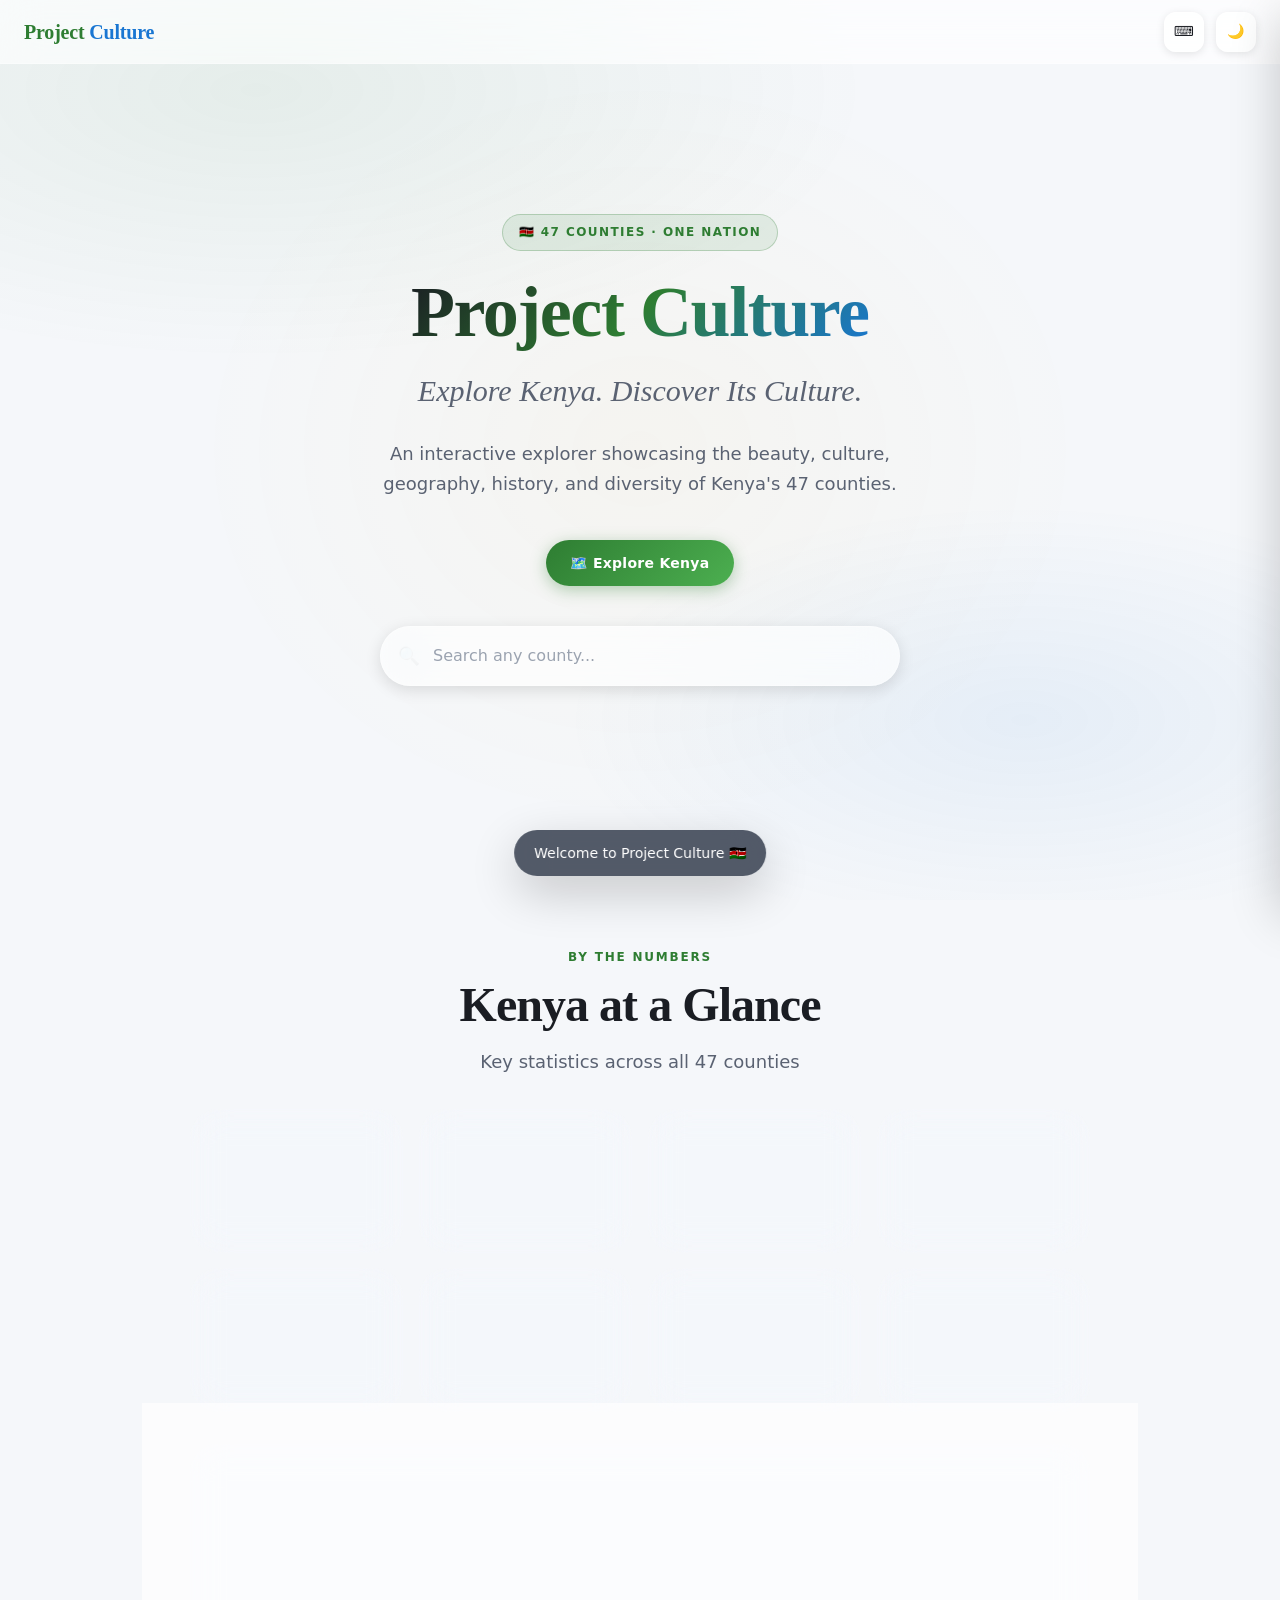
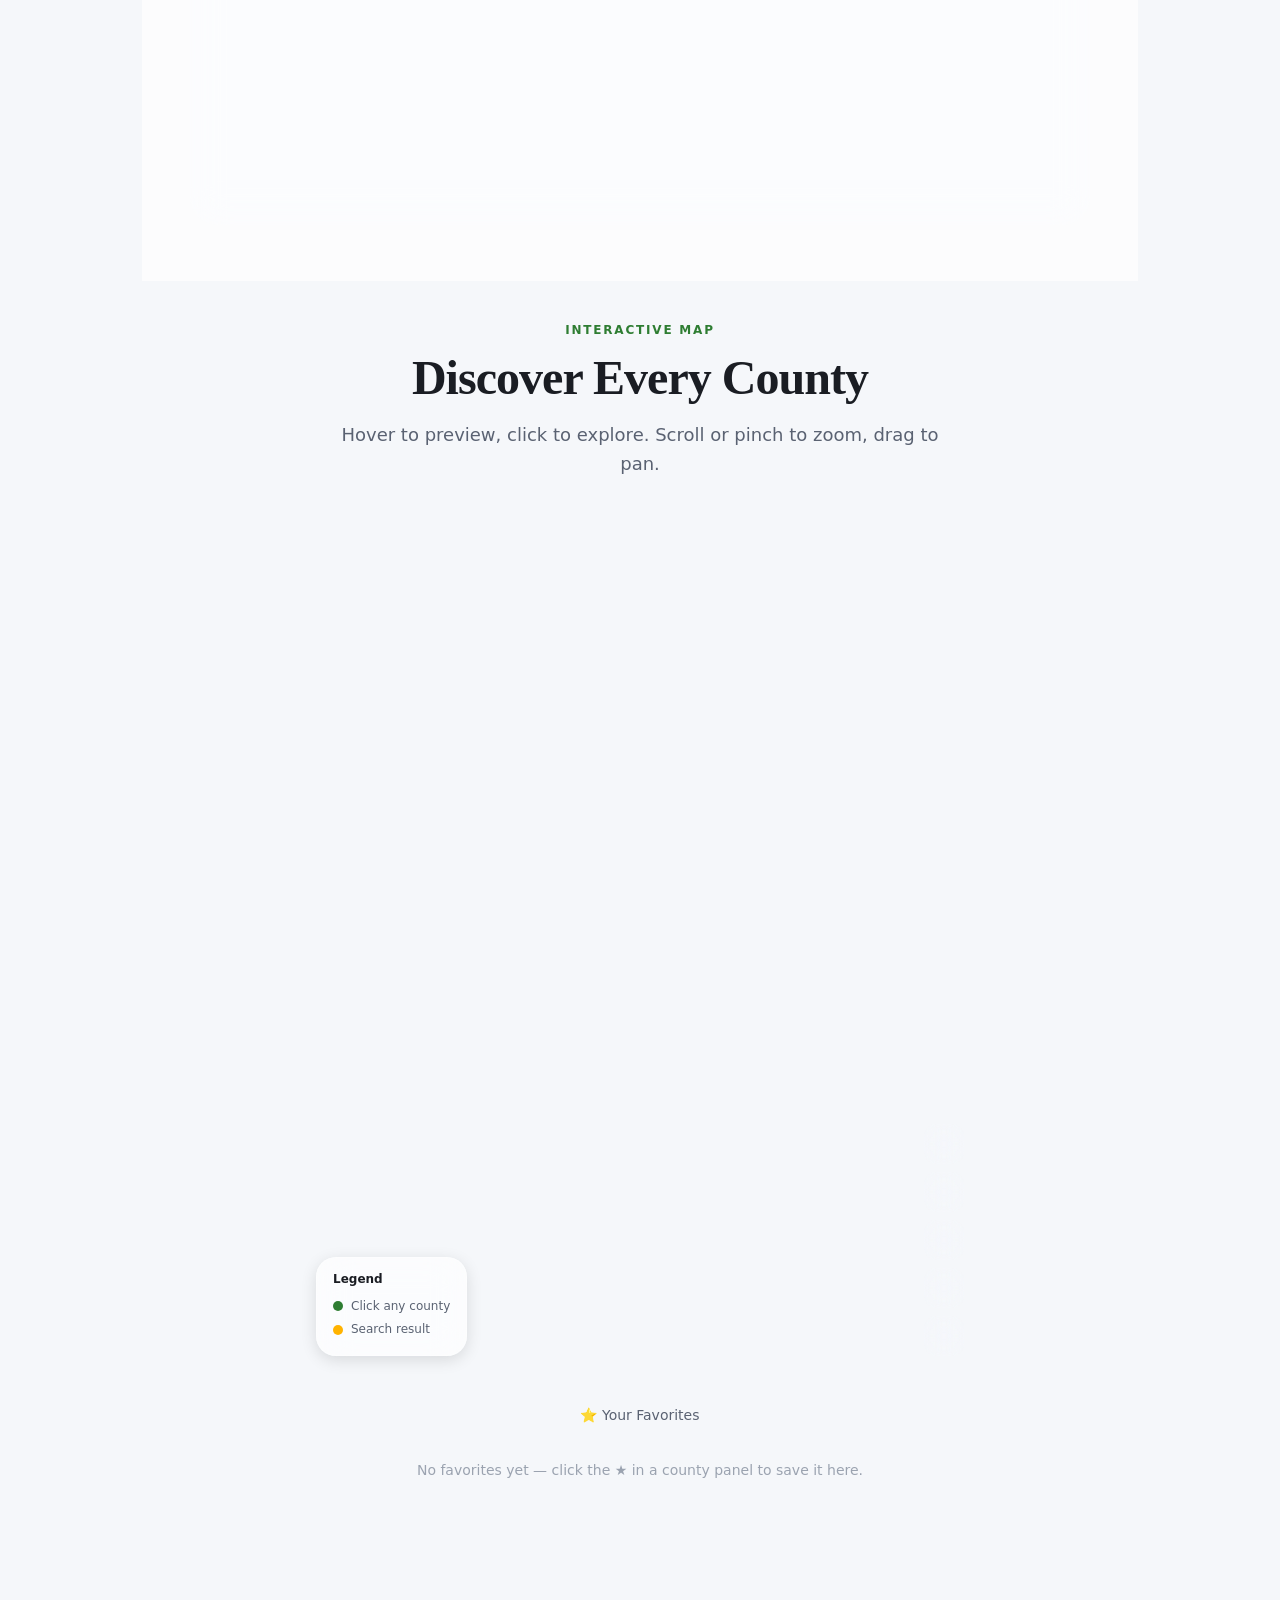
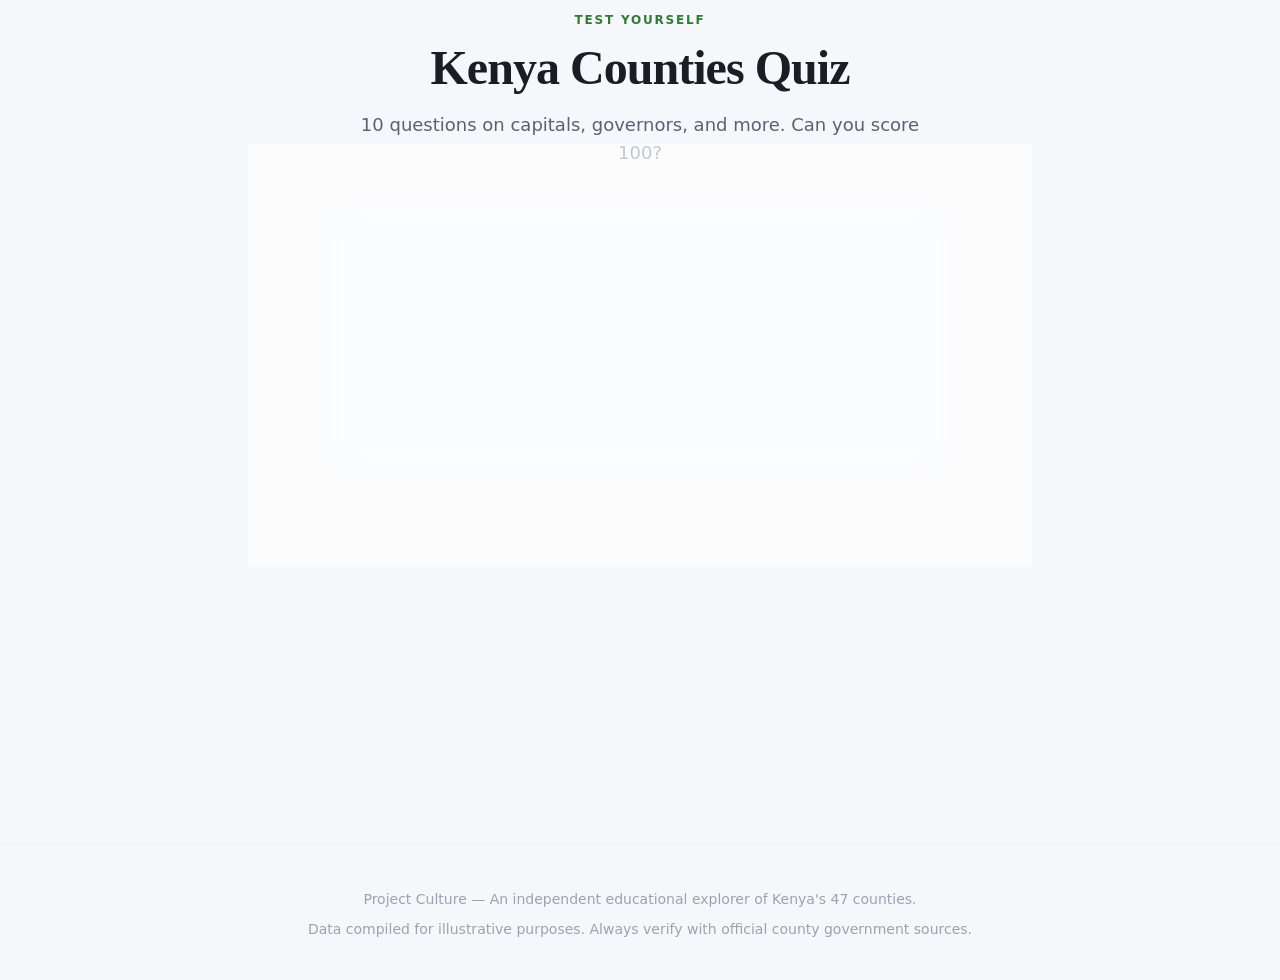
==== commit fb295e6b: "Update files with the correct map" ====
--- a/ProjectCulture_Preview.html
+++ b/ProjectCulture_Preview.html
@@ -282,7 +282,7 @@
 #map-container {
   position: relative;
   width: 100%;
-  aspect-ratio: 8/9;
+  aspect-ratio: 800/1014;
   cursor: grab;
   user-select: none;
 }
@@ -1762,10 +1762,9 @@
 
 
 
-
 <script>
 window.__COUNTIES_DATA__ = {"counties": [{"id": 1, "name": "Mombasa", "capital": "Mombasa City", "population": "1,208,333", "area": "229.9 km\u00b2", "governor": "Abdulswamad Nassir", "languages": ["Swahili", "English", "Mijikenda", "Arabic"], "tribes": ["Mijikenda", "Arab", "Swahili", "Bajun"], "economy": ["Tourism", "Port/Shipping", "Trade", "Fishing", "Manufacturing"], "tourism": ["Fort Jesus", "Mombasa Old Town", "Nyali Beach", "Haller Park", "Mombasa Marine Reserve"], "gallery": [], "history": "Mombasa is Kenya's oldest city and main port. It has been a major trading hub since the 9th century, attracting Arab, Persian, and Portuguese traders. Fort Jesus, built by the Portuguese in 1593, stands as a testament to this rich history.", "funFact": "Mombasa is the only county in Kenya that is entirely an island city connected to the mainland by causeways and ferries.", "nationalParks": ["Mombasa Marine National Reserve"], "universities": ["Technical University of Mombasa", "Coast Institute of Technology"], "hospitals": ["Coast General Teaching & Referral Hospital", "Aga Khan Hospital Mombasa"], "climate": "Hot and humid tropical climate with temperatures ranging 22\u201333\u00b0C. Two rainy seasons: April\u2013June and October\u2013November.", "coordinates": {"lat": -4.0435, "lng": 39.6682}, "majorTowns": ["Mombasa City", "Nyali", "Bamburi", "Likoni", "Kisauni"], "wikipedia": "https://en.wikipedia.org/wiki/Mombasa_County", "googleMaps": "https://maps.google.com/?q=Mombasa+County+Kenya", "roadNetwork": "A109 Mombasa\u2013Nairobi Highway, Makupa Causeway, Likoni Ferry"}, {"id": 2, "name": "Kwale", "capital": "Kwale Town", "population": "866,820", "area": "8,270 km\u00b2", "governor": "Fatuma Achani", "languages": ["Swahili", "Digo", "English"], "tribes": ["Digo", "Duruma", "Kamba"], "economy": ["Tourism", "Agriculture", "Mining (Titanium)", "Fishing"], "tourism": ["Diani Beach", "Shimba Hills National Reserve", "Wasini Island", "Chale Island"], "gallery": [], "history": "Kwale County, formerly part of the Coast Province, is renowned for its pristine beaches and rich Mijikenda culture. The Shimba Hills harbor some of Kenya's most diverse wildlife.", "funFact": "Kwale is home to the largest sable antelope population in East Africa within Shimba Hills.", "nationalParks": ["Shimba Hills National Reserve", "Mwaluganje Elephant Sanctuary"], "universities": ["Pwani University (satellite)"], "hospitals": ["Kwale County Referral Hospital"], "climate": "Tropical with coastal humidity. Rainfall 800\u20131200mm annually.", "coordinates": {"lat": -4.1833, "lng": 39.45}, "majorTowns": ["Kwale", "Diani", "Ukunda", "Msambweni", "Kinango"], "wikipedia": "https://en.wikipedia.org/wiki/Kwale_County", "googleMaps": "https://maps.google.com/?q=Kwale+County+Kenya", "roadNetwork": "B8 South Coast Road, C106 Kwale\u2013Kinango Road"}, {"id": 3, "name": "Kilifi", "capital": "Kilifi Town", "population": "1,453,787", "area": "12,609.7 km\u00b2", "governor": "Gideon Mung'aro", "languages": ["Swahili", "Giriama", "English"], "tribes": ["Giriama", "Chonyi", "Kauma", "Rabai", "Ribe"], "economy": ["Tourism", "Agriculture", "Fishing", "Manufacturing"], "tourism": ["Watamu Beach", "Malindi Marine Reserve", "Gede Ruins", "Arabuko-Sokoke Forest"], "gallery": [], "history": "Kilifi is home to ancient ruins including the Gede Ruins, a medieval Swahili town that flourished from the 13th to 17th centuries. The county has one of the richest coastlines in Kenya.", "funFact": "The Arabuko-Sokoke Forest in Kilifi is one of the largest remaining coastal forests in East Africa and home to rare species like the golden-rumped elephant shrew.", "nationalParks": ["Arabuko-Sokoke Forest Reserve", "Mida Creek"], "universities": ["Pwani University"], "hospitals": ["Kilifi County Hospital", "Kilifi Referral Hospital"], "climate": "Hot tropical coast climate. Annual rainfall 900\u20131500mm.", "coordinates": {"lat": -3.6305, "lng": 39.8499}, "majorTowns": ["Kilifi", "Malindi", "Watamu", "Kaloleni", "Mariakani"], "wikipedia": "https://en.wikipedia.org/wiki/Kilifi_County", "googleMaps": "https://maps.google.com/?q=Kilifi+County+Kenya", "roadNetwork": "A7 Mombasa\u2013Malindi Road, B8 Kilifi\u2013Mariakani Road"}, {"id": 4, "name": "Tana River", "capital": "Hola", "population": "315,943", "area": "35,375.8 km\u00b2", "governor": "Dhadho Godhana", "languages": ["Swahili", "Orma", "Pokomo", "English"], "tribes": ["Orma", "Pokomo", "Wardei", "Somali"], "economy": ["Pastoralism", "Agriculture", "Fishing"], "tourism": ["Tana River Primate Reserve", "Arawale National Reserve"], "gallery": [], "history": "Tana River County is named after Kenya's longest river, the Tana. The county is sparsely populated and has been historically affected by inter-ethnic conflicts between the Orma and Pokomo communities.", "funFact": "Tana River County is home to two critically endangered primate species: the Tana River Red Colobus and the Tana River Mangabey.", "nationalParks": ["Tana River Primate National Reserve", "Arawale National Reserve"], "universities": [], "hospitals": ["Hola District Hospital"], "climate": "Semi-arid to arid. Low and erratic rainfall 200\u2013500mm.", "coordinates": {"lat": -1.4819, "lng": 40.031}, "majorTowns": ["Hola", "Garsen", "Bura", "Madogo"], "wikipedia": "https://en.wikipedia.org/wiki/Tana_River_County", "googleMaps": "https://maps.google.com/?q=Tana+River+County+Kenya", "roadNetwork": "C112 Garsen\u2013Hola Road"}, {"id": 5, "name": "Lamu", "capital": "Lamu Town", "population": "143,920", "area": "6,497.7 km\u00b2", "governor": "Issa Timamy", "languages": ["Swahili", "Arabic", "English"], "tribes": ["Swahili", "Bajun", "Orma", "Somali"], "economy": ["Tourism", "Fishing", "Trade", "Dhow Building"], "tourism": ["Lamu Old Town (UNESCO)", "Shela Beach", "Manda Island", "Takwa Ruins"], "gallery": [], "history": "Lamu Old Town is Kenya's oldest living town and a UNESCO World Heritage Site. It has been a centre of Islamic culture and Swahili civilization for over 700 years.", "funFact": "Lamu Old Town is one of the best-preserved Swahili settlements in East Africa and has no cars \u2014 donkeys are the main mode of transport!", "nationalParks": ["Kiunga Marine National Reserve"], "universities": [], "hospitals": ["King Fahd County Hospital Lamu"], "climate": "Hot and humid tropical. Northeast monsoon November\u2013March; Southeast monsoon April\u2013October.", "coordinates": {"lat": -2.2686, "lng": 40.902}, "majorTowns": ["Lamu Town", "Mpeketoni", "Hindi", "Mokowe"], "wikipedia": "https://en.wikipedia.org/wiki/Lamu_County", "googleMaps": "https://maps.google.com/?q=Lamu+County+Kenya", "roadNetwork": "Ferry access; limited road network on mainland"}, {"id": 6, "name": "Taita-Taveta", "capital": "Wundanyi", "population": "340,671", "area": "17,083.9 km\u00b2", "governor": "Andrew Mwadime", "languages": ["Taita", "Swahili", "English"], "tribes": ["Taita", "Taveta", "Maasai"], "economy": ["Tourism", "Agriculture", "Horticulture", "Mining"], "tourism": ["Tsavo East NP", "Tsavo West NP", "Lake Chala", "Grogan's Castle"], "gallery": [], "history": "Taita-Taveta is home to the Taita Hills, one of Africa's biodiversity hotspots. The county hosts the largest national park complex in Kenya \u2014 Tsavo East and West.", "funFact": "Lake Chala, on the Kenya-Tanzania border in Taita-Taveta, is a volcanic crater lake with crystal-clear water reaching 92m depth.", "nationalParks": ["Tsavo East National Park", "Tsavo West National Park", "Chyulu Hills National Park"], "universities": ["Taita Taveta University"], "hospitals": ["Moi County Referral Hospital Voi"], "climate": "Semi-arid with rainfall 250\u2013750mm. Cooler in the Taita Hills.", "coordinates": {"lat": -3.3167, "lng": 38.35}, "majorTowns": ["Wundanyi", "Voi", "Taveta", "Mwatate"], "wikipedia": "https://en.wikipedia.org/wiki/Taita%E2%80%93Taveta_County", "googleMaps": "https://maps.google.com/?q=Taita+Taveta+County+Kenya", "roadNetwork": "A109 Nairobi\u2013Mombasa Highway passes through Voi"}, {"id": 7, "name": "Garissa", "capital": "Garissa Town", "population": "841,353", "area": "44,175.1 km\u00b2", "governor": "Nathif Jama", "languages": ["Somali", "Swahili", "English"], "tribes": ["Somali (Ogaden)", "Orma"], "economy": ["Pastoralism", "Trade", "Livestock"], "tourism": ["Arawale National Reserve", "Tana River Delta"], "gallery": [], "history": "Garissa is the largest county by area in the former North Eastern Province. It borders Somalia and has strong Somali cultural ties. The county gained tragic notoriety in 2015 with the Garissa University attack.", "funFact": "Garissa County is one of the fastest-growing counties in Kenya due to urbanization and the establishment of Garissa University.", "nationalParks": ["Rahole National Reserve"], "universities": ["Garissa University"], "hospitals": ["Garissa County Referral Hospital"], "climate": "Arid and semi-arid. Rainfall below 300mm per year.", "coordinates": {"lat": -0.4532, "lng": 39.6461}, "majorTowns": ["Garissa", "Dadaab", "Balambala", "Hulugho"], "wikipedia": "https://en.wikipedia.org/wiki/Garissa_County", "googleMaps": "https://maps.google.com/?q=Garissa+County+Kenya", "roadNetwork": "A3 Nairobi\u2013Garissa Highway"}, {"id": 8, "name": "Wajir", "capital": "Wajir Town", "population": "781,263", "area": "56,685.8 km\u00b2", "governor": "Ahmed Mukhtar", "languages": ["Somali", "Borana", "Swahili", "English"], "tribes": ["Somali (Degodia, Ajuran)", "Borana"], "economy": ["Pastoralism", "Livestock Trade", "Gum Arabic"], "tourism": ["Wajir Borana Cultural Heritage"], "gallery": [], "history": "Wajir is one of Kenya's most remote counties, covering vast arid semi-desert. It was part of the Northern Frontier District during British colonial rule and has strong Somali pastoral heritage.", "funFact": "Wajir County has one of the lowest population densities in Kenya despite being the second largest county by area.", "nationalParks": [], "universities": ["University of Nairobi (satellite)"], "hospitals": ["Wajir County Referral Hospital"], "climate": "Extremely arid. Rainfall 150\u2013300mm per year. Temperatures up to 40\u00b0C.", "coordinates": {"lat": 1.7471, "lng": 40.0573}, "majorTowns": ["Wajir", "Habaswein", "Buna", "Eldas"], "wikipedia": "https://en.wikipedia.org/wiki/Wajir_County", "googleMaps": "https://maps.google.com/?q=Wajir+County+Kenya", "roadNetwork": "B9 Garissa\u2013Wajir\u2013Mandera Road"}, {"id": 9, "name": "Mandera", "capital": "Mandera Town", "population": "867,457", "area": "25,797.7 km\u00b2", "governor": "Mohamed Adan Khalif", "languages": ["Somali", "Borana", "Swahili", "English"], "tribes": ["Somali (Garre, Murulle)", "Degodia"], "economy": ["Pastoralism", "Trade", "Cross-border Commerce"], "tourism": ["Mandera Triangle (Kenya, Ethiopia, Somalia border)"], "gallery": [], "history": "Mandera sits at the junction of Kenya, Ethiopia, and Somalia \u2014 the Mandera Triangle. It is Kenya's most northeasterly county with a predominantly Somali population and strong trade links to neighboring countries.", "funFact": "From Mandera town, you can see three countries \u2014 Kenya, Somalia, and Ethiopia \u2014 simultaneously!", "nationalParks": [], "universities": [], "hospitals": ["Mandera County Referral Hospital"], "climate": "Hot and very dry. Temperatures average 30\u201340\u00b0C. Rainfall under 200mm.", "coordinates": {"lat": 3.9366, "lng": 41.867}, "majorTowns": ["Mandera", "Rhamu", "Elwak", "Takaba"], "wikipedia": "https://en.wikipedia.org/wiki/Mandera_County", "googleMaps": "https://maps.google.com/?q=Mandera+County+Kenya", "roadNetwork": "B9 Road connecting to Wajir and Garissa"}, {"id": 10, "name": "Marsabit", "capital": "Marsabit Town", "population": "459,785", "area": "70,961.2 km\u00b2", "governor": "Mohamud Ali", "languages": ["Borana", "Rendille", "Gabra", "Swahili", "English"], "tribes": ["Borana", "Rendille", "Gabra", "Samburu", "Turkana"], "economy": ["Pastoralism", "Tourism", "Camel Herding"], "tourism": ["Lake Turkana (World Heritage)", "Marsabit National Park", "Lake Paradise", "Chalbi Desert"], "gallery": [], "history": "Marsabit is Kenya's largest county. It contains the northern shores of Lake Turkana \u2014 a UNESCO World Heritage Site and home to the Jade Sea, the world's largest desert lake.", "funFact": "Marsabit is the largest county in Kenya at over 70,000 km\u00b2, larger than some countries!", "nationalParks": ["Marsabit National Park & Reserve", "Sibiloi National Park (shared)"], "universities": [], "hospitals": ["Marsabit County Referral Hospital"], "climate": "Arid. Marsabit town is cool due to altitude. Chalbi Desert is one of the hottest areas.", "coordinates": {"lat": 2.3357, "lng": 37.9893}, "majorTowns": ["Marsabit", "Moyale", "Laisamis", "North Horr"], "wikipedia": "https://en.wikipedia.org/wiki/Marsabit_County", "googleMaps": "https://maps.google.com/?q=Marsabit+County+Kenya", "roadNetwork": "A2 Nairobi\u2013Marsabit\u2013Moyale Highway (Ethiopia border)"}, {"id": 11, "name": "Isiolo", "capital": "Isiolo Town", "population": "268,002", "area": "25,336.1 km\u00b2", "governor": "Abdi Ibrahim Guyo", "languages": ["Borana", "Somali", "Samburu", "Swahili", "English"], "tribes": ["Borana", "Somali", "Samburu", "Meru", "Turkana"], "economy": ["Pastoralism", "Trade", "Tourism"], "tourism": ["Samburu National Reserve", "Buffalo Springs", "Shaba National Reserve"], "gallery": [], "history": "Isiolo is the gateway to northern Kenya. Originally a World War I settlement, it grew into a major town and transit hub. It sits at the crossroads where highland and arid environments meet.", "funFact": "Isiolo is often called the 'Gateway to Northern Kenya' \u2014 north of this town, you're entering a vast, untamed frontier.", "nationalParks": ["Samburu National Reserve", "Buffalo Springs National Reserve", "Shaba National Reserve"], "universities": [], "hospitals": ["Isiolo County Referral Hospital"], "climate": "Semi-arid to arid transitional zone. Rainfall 200\u2013500mm.", "coordinates": {"lat": 0.354, "lng": 37.582}, "majorTowns": ["Isiolo", "Merti", "Garbatulla", "Kinna"], "wikipedia": "https://en.wikipedia.org/wiki/Isiolo_County", "googleMaps": "https://maps.google.com/?q=Isiolo+County+Kenya", "roadNetwork": "A2 Nanyuki\u2013Isiolo\u2013Moyale Highway"}, {"id": 12, "name": "Meru", "capital": "Meru Town", "population": "1,545,714", "area": "6,930.1 km\u00b2", "governor": "Kawira Mwangaza", "languages": ["Meru", "Swahili", "English"], "tribes": ["Meru", "Tharaka"], "economy": ["Tea", "Coffee", "Miraa (Khat)", "Dairy", "Horticulture"], "tourism": ["Mount Kenya National Park", "Meru National Park", "Imenti Forest"], "gallery": [], "history": "Meru County is on the northeastern slopes of Mount Kenya. Famous for miraa (khat), tea, and coffee. The Meru people have a rich oral tradition and were among the first to be evangelized by Methodist missionaries.", "funFact": "Meru County produces over 80% of Kenya's miraa (khat), exported globally including to Somalia, Yemen, and the UK.", "nationalParks": ["Meru National Park", "Mount Kenya National Park (partial)"], "universities": ["University of Nairobi Meru Campus", "Kenya Methodist University"], "hospitals": ["Meru Teaching and Referral Hospital"], "climate": "Temperate on highlands, warmer in lower areas. Rainfall 1000\u20131700mm.", "coordinates": {"lat": 0.0467, "lng": 37.649}, "majorTowns": ["Meru", "Nkubu", "Maua", "Chuka", "Timau"], "wikipedia": "https://en.wikipedia.org/wiki/Meru_County", "googleMaps": "https://maps.google.com/?q=Meru+County+Kenya", "roadNetwork": "B6 Nairobi\u2013Meru Highway, A2 Meru\u2013Isiolo Road"}, {"id": 13, "name": "Tharaka-Nithi", "capital": "Chuka", "population": "393,177", "area": "2,609.4 km\u00b2", "governor": "Muthomi Njuki", "languages": ["Tharaka", "Meru", "Swahili", "English"], "tribes": ["Tharaka", "Meru", "Embu"], "economy": ["Tea", "Coffee", "Subsistence farming", "Miraa"], "tourism": ["Tharaka National Reserve", "Nithi River"], "gallery": [], "history": "Tharaka-Nithi is one of Kenya's smallest counties, carved out of the former Eastern Province. The Tharaka people are known for their unique cultural practices including traditional hunting.", "funFact": "The name Tharaka-Nithi comes from two rivers: the Tharaka lowlands and the Nithi River that flows through the county.", "nationalParks": ["Tharaka National Reserve"], "universities": ["Chuka University"], "hospitals": ["Chuka General Hospital"], "climate": "Temperate in highlands; hot and dry in Tharaka lowlands.", "coordinates": {"lat": -0.3333, "lng": 37.6167}, "majorTowns": ["Chuka", "Marimanti", "Gatunga", "Ishiara"], "wikipedia": "https://en.wikipedia.org/wiki/Tharaka-Nithi_County", "googleMaps": "https://maps.google.com/?q=Tharaka+Nithi+County+Kenya", "roadNetwork": "B6 Nairobi\u2013Chuka Road"}, {"id": 14, "name": "Embu", "capital": "Embu Town", "population": "608,599", "area": "2,821.1 km\u00b2", "governor": "Cecily Mbarire", "languages": ["Embu", "Swahili", "English"], "tribes": ["Embu", "Mbeere"], "economy": ["Tea", "Coffee", "Horticulture", "Dairy"], "tourism": ["Mount Kenya National Park", "Tana River headwaters"], "gallery": [], "history": "Embu County lies on the southeastern slopes of Mount Kenya. The Embu people are closely related to the Kikuyu and Meru, and historically farmed the fertile mountain slopes.", "funFact": "The iconic Tana River \u2014 Kenya's longest river \u2014 originates from the glaciers of Mount Kenya in Embu County.", "nationalParks": ["Mount Kenya National Park (partial)"], "universities": ["University of Embu"], "hospitals": ["Embu Level 5 Hospital"], "climate": "Cool and wet on Mount Kenya slopes. Rainfall 1000\u20131800mm.", "coordinates": {"lat": -0.53, "lng": 37.45}, "majorTowns": ["Embu", "Runyenjes", "Siakago", "Ishiara"], "wikipedia": "https://en.wikipedia.org/wiki/Embu_County", "googleMaps": "https://maps.google.com/?q=Embu+County+Kenya", "roadNetwork": "B6 Nairobi\u2013Embu Road, A3 Embu\u2013Garissa Road"}, {"id": 15, "name": "Kitui", "capital": "Kitui Town", "population": "1,136,187", "area": "30,496.4 km\u00b2", "governor": "Julius Malombe", "languages": ["Kamba", "Swahili", "English"], "tribes": ["Kamba"], "economy": ["Farming", "Cotton", "Honey", "Coal Mining (Mui Basin)"], "tourism": ["Tsavo East National Park (partial)", "Kora National Park"], "gallery": [], "history": "Kitui County is the homeland of the Kamba people. George Adamson, the conservationist immortalized in 'Born Free', worked at Kora National Reserve in Kitui until his death in 1989.", "funFact": "The Mui Basin in Kitui holds one of Africa's largest coal deposits, potentially transforming Kenya's energy landscape.", "nationalParks": ["Kora National Reserve", "Mwingi National Reserve"], "universities": ["South Eastern Kenya University (SEKU)"], "hospitals": ["Kitui County Referral Hospital"], "climate": "Semi-arid. Bimodal rainfall 500\u20131000mm. Hot and dry.", "coordinates": {"lat": -1.3667, "lng": 38.0167}, "majorTowns": ["Kitui", "Mwingi", "Mutomo", "Kyuso"], "wikipedia": "https://en.wikipedia.org/wiki/Kitui_County", "googleMaps": "https://maps.google.com/?q=Kitui+County+Kenya", "roadNetwork": "A3 Nairobi\u2013Kitui\u2013Garissa Highway"}, {"id": 16, "name": "Machakos", "capital": "Machakos Town", "population": "1,421,932", "area": "6,208.2 km\u00b2", "governor": "Wavinya Ndeti", "languages": ["Kamba", "Swahili", "English"], "tribes": ["Kamba"], "economy": ["Manufacturing", "Horticulture", "Trade", "Quarrying"], "tourism": ["Ol Donyo Sabuk National Park", "Machakos People's Park"], "gallery": [], "history": "Machakos was Kenya's first administrative capital under British rule. The Kamba people of Machakos are famed for their craftsmanship, particularly woodcarving. The county is also known as 'Macha Vegas'.", "funFact": "Machakos was the first administrative capital of Kenya during British colonial rule, before Nairobi took over in 1901.", "nationalParks": ["Ol Donyo Sabuk National Park"], "universities": ["Machakos University"], "hospitals": ["Machakos Level 5 Hospital"], "climate": "Semi-arid highlands. Bimodal rainfall 600\u20131000mm.", "coordinates": {"lat": -1.5177, "lng": 37.2634}, "majorTowns": ["Machakos", "Athi River", "Kangundo", "Tala", "Konza"], "wikipedia": "https://en.wikipedia.org/wiki/Machakos_County", "googleMaps": "https://maps.google.com/?q=Machakos+County+Kenya", "roadNetwork": "A109 Nairobi\u2013Mombasa Highway, A3 Machakos\u2013Kitui Road"}, {"id": 17, "name": "Makueni", "capital": "Wote", "population": "987,653", "area": "8,034.7 km\u00b2", "governor": "Mutula Kilonzo Jnr", "languages": ["Kamba", "Swahili", "English"], "tribes": ["Kamba"], "economy": ["Mango farming", "Cotton", "Livestock", "Sand harvesting"], "tourism": ["Chyulu Hills National Park", "Tsavo West borders"], "gallery": [], "history": "Makueni County is part of the Kamba homeland. Known for innovative governance, it runs a free healthcare system. The county is emerging as a mango production hub for Kenya and the region.", "funFact": "Makueni produces some of the best mangoes in Kenya and is pioneering a mango processing factory that helps farmers access global markets.", "nationalParks": ["Chyulu Hills National Park (partial)"], "universities": ["Machakos University (satellite)"], "hospitals": ["Makueni County Referral Hospital"], "climate": "Semi-arid to arid. Rainfall 400\u2013900mm.", "coordinates": {"lat": -2.2559, "lng": 37.8936}, "majorTowns": ["Wote", "Mtito Andei", "Sultan Hamud", "Kibwezi"], "wikipedia": "https://en.wikipedia.org/wiki/Makueni_County", "googleMaps": "https://maps.google.com/?q=Makueni+County+Kenya", "roadNetwork": "A109 Nairobi\u2013Mombasa Highway passes through Kibwezi"}, {"id": 18, "name": "Nyandarua", "capital": "Ol Kalou", "population": "638,289", "area": "3,304.7 km\u00b2", "governor": "Kiboino Kimani", "languages": ["Kikuyu", "Swahili", "English"], "tribes": ["Kikuyu"], "economy": ["Pyrethrum", "Wheat", "Potato", "Dairy"], "tourism": ["Aberdare National Park", "The Kinangop Plateau"], "gallery": [], "history": "Nyandarua was the heartland of the Mau Mau forest fighters during Kenya's independence struggle. The Aberdare Mountains are named after Lord Aberdare, a British politician.", "funFact": "Nyandarua County has the highest pyrethrum production in Kenya \u2014 the flower is used as a natural insecticide worldwide.", "nationalParks": ["Aberdare National Park"], "universities": [], "hospitals": ["J.M. Kariuki Memorial Hospital"], "climate": "Cold and wet. Rainfall 1000\u20132000mm. Frost common at high altitudes.", "coordinates": {"lat": -0.5833, "lng": 36.55}, "majorTowns": ["Ol Kalou", "Engineer", "Njabini", "Ndaragua"], "wikipedia": "https://en.wikipedia.org/wiki/Nyandarua_County", "googleMaps": "https://maps.google.com/?q=Nyandarua+County+Kenya", "roadNetwork": "B5 Nairobi\u2013Ol Kalou Road, C72 Ndaragua Road"}, {"id": 19, "name": "Nyeri", "capital": "Nyeri Town", "population": "759,164", "area": "3,337.5 km\u00b2", "governor": "Mutahi Kahiga", "languages": ["Kikuyu", "Swahili", "English"], "tribes": ["Kikuyu"], "economy": ["Tea", "Coffee", "Tourism", "Dairy", "Horticulture"], "tourism": ["Mount Kenya National Park", "Aberdare National Park", "Treetops Lodge", "Outspan Hotel"], "gallery": [], "history": "Nyeri is where Princess Elizabeth became Queen in 1952 at Treetops Lodge. It is also where Lord Baden-Powell, founder of the Boy Scout movement, is buried.", "funFact": "Queen Elizabeth II learned of her father King George VI's death \u2014 and thus became Queen \u2014 while staying at Treetops Lodge in Nyeri in 1952!", "nationalParks": ["Mount Kenya National Park", "Aberdare National Park"], "universities": ["Dedan Kimathi University of Technology"], "hospitals": ["Nyeri County Referral Hospital"], "climate": "Cool and wet. Rainfall 1000\u20132000mm. Temperature 10\u201325\u00b0C.", "coordinates": {"lat": -0.4167, "lng": 36.95}, "majorTowns": ["Nyeri", "Othaya", "Karatina", "Mukurwe-ini"], "wikipedia": "https://en.wikipedia.org/wiki/Nyeri_County", "googleMaps": "https://maps.google.com/?q=Nyeri+County+Kenya", "roadNetwork": "B5 Nairobi\u2013Nyeri\u2013Nanyuki Highway"}, {"id": 20, "name": "Kirinyaga", "capital": "Kerugoya", "population": "610,411", "area": "1,478.1 km\u00b2", "governor": "Ann Waiguru", "languages": ["Kikuyu", "Swahili", "English"], "tribes": ["Kikuyu"], "economy": ["Tea", "Coffee", "Rice", "Horticulture"], "tourism": ["Mount Kenya National Park", "Mwea National Reserve"], "gallery": [], "history": "Kirinyaga County is named after Mount Kenya (Kirinyaga in Kikuyu, meaning 'Mountain of Whiteness'). It is one of Kenya's richest agricultural counties, known for premium Kirinyaga tea and coffee.", "funFact": "The Mwea rice irrigation scheme in Kirinyaga is the largest rice growing region in Kenya, supplying much of the country's local rice.", "nationalParks": ["Mwea National Reserve", "Mount Kenya NP (partial)"], "universities": [], "hospitals": ["Kerugoya County Referral Hospital"], "climate": "Temperate in highlands. Rainfall 1000\u20132000mm.", "coordinates": {"lat": -0.49, "lng": 37.28}, "majorTowns": ["Kerugoya", "Kutus", "Sagana", "Kagio"], "wikipedia": "https://en.wikipedia.org/wiki/Kirinyaga_County", "googleMaps": "https://maps.google.com/?q=Kirinyaga+County+Kenya", "roadNetwork": "B6 Nairobi\u2013Kerugoya Road"}, {"id": 21, "name": "Murang'a", "capital": "Murang'a Town", "population": "1,056,640", "area": "2,558.8 km\u00b2", "governor": "Irungu Kang'ata", "languages": ["Kikuyu", "Swahili", "English"], "tribes": ["Kikuyu"], "economy": ["Tea", "Coffee", "Horticulture", "Trade"], "tourism": ["Thika Falls", "Fort Hall (historical)", "Gatamaiyu Forest"], "gallery": [], "history": "Murang'a (formerly Fort Hall) was a major Mau Mau resistance base during the liberation struggle. The county's Kenol-Muranga area is famous for commercial horticulture destined for European markets.", "funFact": "Murang'a County is one of the biggest producers of avocados in Kenya, exported globally for the avocado oil and food industry.", "nationalParks": ["Gatamaiyu Forest Reserve"], "universities": ["Murang'a University of Technology"], "hospitals": ["Murang'a Level 5 Hospital"], "climate": "Temperate to cool. Rainfall 1000\u20132000mm.", "coordinates": {"lat": -0.7233, "lng": 37.1525}, "majorTowns": ["Murang'a", "Thika", "Kenol", "Maragua"], "wikipedia": "https://en.wikipedia.org/wiki/Murang%27a_County", "googleMaps": "https://maps.google.com/?q=Muranga+County+Kenya", "roadNetwork": "A2 Nairobi\u2013Murang'a\u2013Nyeri Highway"}, {"id": 22, "name": "Kiambu", "capital": "Kiambu Town", "population": "2,417,735", "area": "2,543.5 km\u00b2", "governor": "Kimani Wamatangi", "languages": ["Kikuyu", "Swahili", "English"], "tribes": ["Kikuyu"], "economy": ["Tea", "Coffee", "Manufacturing", "Horticulture", "Real Estate"], "tourism": ["Fourteen Falls", "Kiambethu Tea Farm", "Karura Forest"], "gallery": [], "history": "Kiambu is the most populous county outside of Nairobi and forms the suburban belt of the capital. It is one of Kenya's most economically productive counties, known for premium tea estates.", "funFact": "Kiambu County has the highest number of millionaires per capita in Kenya outside Nairobi, driven by real estate and tea industry wealth.", "nationalParks": ["Karura Forest (partial)"], "universities": ["Jomo Kenyatta University of Agriculture & Technology (JKUAT)", "Zetech University"], "hospitals": ["Kiambu Level 5 Hospital", "Thika Level 5 Hospital"], "climate": "Temperate. Rainfall 1000\u20131800mm.", "coordinates": {"lat": -1.0319, "lng": 36.8322}, "majorTowns": ["Kiambu", "Thika", "Ruiru", "Limuru", "Githunguri"], "wikipedia": "https://en.wikipedia.org/wiki/Kiambu_County", "googleMaps": "https://maps.google.com/?q=Kiambu+County+Kenya", "roadNetwork": "A2 Nairobi\u2013Thika Superhighway, Northern Bypass"}, {"id": 23, "name": "Turkana", "capital": "Lodwar", "population": "926,976", "area": "68,680.3 km\u00b2", "governor": "Jeremiah Lomorukai", "languages": ["Turkana", "Swahili", "English"], "tribes": ["Turkana"], "economy": ["Pastoralism", "Oil exploration", "Fishing", "Tourism"], "tourism": ["Lake Turkana (UNESCO)", "Sibiloi National Park", "Central Island NP"], "gallery": [], "history": "Turkana County borders South Sudan, Uganda, and Ethiopia. Lake Turkana, the world's largest permanent desert lake, is a UNESCO World Heritage Site and 'Cradle of Mankind' \u2014 some of humanity's oldest fossils were found here.", "funFact": "Lake Turkana's southern island, Central Island, is home to the world's largest Nile crocodile breeding ground.", "nationalParks": ["Sibiloi National Park", "Central Island National Park", "South Island National Park"], "universities": [], "hospitals": ["Lodwar County Referral Hospital"], "climate": "Extremely hot and arid. Temperatures up to 42\u00b0C. Annual rainfall under 200mm.", "coordinates": {"lat": 3.1191, "lng": 35.5973}, "majorTowns": ["Lodwar", "Kakuma", "Lokichoggio", "Kalokol"], "wikipedia": "https://en.wikipedia.org/wiki/Turkana_County", "googleMaps": "https://maps.google.com/?q=Turkana+County+Kenya", "roadNetwork": "A1 Kitale\u2013Lodwar Road"}, {"id": 24, "name": "West Pokot", "capital": "Kapenguria", "population": "621,241", "area": "9,169.4 km\u00b2", "governor": "Simon Kachapin", "languages": ["Pokot", "Swahili", "English"], "tribes": ["Pokot (P\u00f6koot)"], "economy": ["Pastoralism", "Small-scale farming", "Mining"], "tourism": ["Suam Hot Springs", "Mount Sekerr", "Cherangani Hills"], "gallery": [], "history": "West Pokot is home to the Pokot people, famed for their age-set system, cattle culture, and distinctive adornment. The county borders Uganda and has significant cattle-rustling challenges.", "funFact": "Kapenguria, the county capital, was where Jomo Kenyatta was detained and tried by the British colonial government in 1952\u20131953.", "nationalParks": [], "universities": [], "hospitals": ["Kapenguria County Referral Hospital"], "climate": "Semi-arid lowlands; cool in Cherangani Hills. Rainfall 500\u20131200mm.", "coordinates": {"lat": 1.7373, "lng": 35.1129}, "majorTowns": ["Kapenguria", "Kacheliba", "Sigor", "Chepareria"], "wikipedia": "https://en.wikipedia.org/wiki/West_Pokot_County", "googleMaps": "https://maps.google.com/?q=West+Pokot+County+Kenya", "roadNetwork": "A1 Kitale\u2013Kapenguria Road"}, {"id": 25, "name": "Samburu", "capital": "Maralal", "population": "310,327", "area": "21,022.5 km\u00b2", "governor": "Jonathan Lelelit", "languages": ["Samburu", "Swahili", "English"], "tribes": ["Samburu"], "economy": ["Pastoralism", "Tourism"], "tourism": ["Samburu National Reserve", "Maralal International Camel Derby", "Matthews Range"], "gallery": [], "history": "The Samburu are a Nilotic people closely related to the Maasai, known as 'The Butterfly People' for their colorful attire and beadwork. Maralal is famous for hosting one of Africa's most unique camel races.", "funFact": "The Maralal International Camel Derby in Samburu is the only camel racing event in East Africa, drawing international participants every year.", "nationalParks": ["Samburu National Reserve (partial)"], "universities": [], "hospitals": ["Maralal County Referral Hospital"], "climate": "Semi-arid to arid. Rainfall 250\u2013600mm.", "coordinates": {"lat": 1.093, "lng": 36.989}, "majorTowns": ["Maralal", "Wamba", "Baragoi", "South Horr"], "wikipedia": "https://en.wikipedia.org/wiki/Samburu_County", "googleMaps": "https://maps.google.com/?q=Samburu+County+Kenya", "roadNetwork": "C77 Nyahururu\u2013Maralal Road"}, {"id": 26, "name": "Trans-Nzoia", "capital": "Kitale", "population": "990,341", "area": "2,469.9 km\u00b2", "governor": "George Natembeya", "languages": ["Sabaot", "Bukusu", "Nandi", "Swahili", "English"], "tribes": ["Sabaot", "Bukusu", "Kalenjin", "Luhya"], "economy": ["Maize farming", "Wheat", "Sunflower", "Dairy"], "tourism": ["Mount Elgon National Park", "Saiwa Swamp National Park", "Kitale Museum"], "gallery": [], "history": "Trans-Nzoia is Kenya's maize basket. Kitale became a European settlement in the early 1900s and developed as an agricultural hub. The county borders Uganda at Mount Elgon.", "funFact": "Trans-Nzoia County is Kenya's leading maize producer \u2014 it's often called the 'Breadbasket of Kenya'.", "nationalParks": ["Mount Elgon National Park", "Saiwa Swamp National Park"], "universities": ["University of Eldoret (satellite)"], "hospitals": ["Kitale County Referral Hospital"], "climate": "Temperate. Moderate rainfall 1200\u20131800mm. Very fertile.", "coordinates": {"lat": 1.0184, "lng": 35.0062}, "majorTowns": ["Kitale", "Endebess", "Saboti", "Kiminini"], "wikipedia": "https://en.wikipedia.org/wiki/Trans-Nzoia_County", "googleMaps": "https://maps.google.com/?q=Trans+Nzoia+County+Kenya", "roadNetwork": "A1 Eldoret\u2013Kitale Road, B2 Kitale\u2013Kapenguria"}, {"id": 27, "name": "Uasin Gishu", "capital": "Eldoret", "population": "1,163,186", "area": "3,345.2 km\u00b2", "governor": "Jonathan Bii", "languages": ["Nandi", "Sabaot", "Swahili", "English"], "tribes": ["Nandi", "Kipsigis", "Tugen", "Kikuyu"], "economy": ["Maize", "Wheat", "Athletics", "Manufacturing", "Trade"], "tourism": ["Eldoret Town", "Kipchoge Athletics Museum", "Sugoi area"], "gallery": [], "history": "Uasin Gishu is Kenya's athletics capital. Eldoret has produced more Olympic champions than any city of its size on earth. Runners like Eliud Kipchoge, the greatest marathon runner ever, hail from this region.", "funFact": "Eldoret is called the 'City of Champions' \u2014 more Olympic and World Championship gold medals have been won per capita by athletes from here than anywhere else on Earth.", "nationalParks": [], "universities": ["University of Eldoret", "Moi University (main campus)"], "hospitals": ["Moi Teaching & Referral Hospital"], "climate": "Cool and temperate. Altitude ~2100m. Rainfall 900\u20131500mm.", "coordinates": {"lat": 0.52, "lng": 35.2698}, "majorTowns": ["Eldoret", "Burnt Forest", "Turbo", "Moiben"], "wikipedia": "https://en.wikipedia.org/wiki/Uasin_Gishu_County", "googleMaps": "https://maps.google.com/?q=Uasin+Gishu+County+Kenya", "roadNetwork": "A104 Nairobi\u2013Eldoret Highway, A1 Eldoret\u2013Kitale Road"}, {"id": 28, "name": "Elgeyo-Marakwet", "capital": "Iten", "population": "454,480", "area": "3,029.8 km\u00b2", "governor": "Wisley Rotich", "languages": ["Keiyo", "Marakwet", "Swahili", "English"], "tribes": ["Keiyo", "Marakwet"], "economy": ["Athletics", "Agriculture", "Horticulture", "Tourism"], "tourism": ["Kerio Valley", "Iten Athletics Town", "Cherangani Hills"], "gallery": [], "history": "Elgeyo-Marakwet is home to Iten \u2014 dubbed the 'Home of Champions'. The Kerio Valley is a spectacular escarpment that provides a dramatic training environment for world-class athletes.", "funFact": "Iten town, the county capital, is internationally known as the 'Home of Champions' and attracts athletes from over 60 countries to train at altitude.", "nationalParks": ["Kerio Valley National Reserve"], "universities": ["Rift Valley Technical Training Institute"], "hospitals": ["Iten County Referral Hospital"], "climate": "Cool at high altitude, hot in Kerio Valley. Rainfall 600\u20131500mm.", "coordinates": {"lat": 0.6781, "lng": 35.5095}, "majorTowns": ["Iten", "Chepkorio", "Kamariny", "Tambach"], "wikipedia": "https://en.wikipedia.org/wiki/Elgeyo-Marakwet_County", "googleMaps": "https://maps.google.com/?q=Elgeyo+Marakwet+County+Kenya", "roadNetwork": "B56 Eldoret\u2013Iten\u2013Kabarnet Road"}, {"id": 29, "name": "Nandi", "capital": "Kapsabet", "population": "885,711", "area": "2,884.4 km\u00b2", "governor": "Stephen Sang", "languages": ["Nandi", "Swahili", "English"], "tribes": ["Nandi"], "economy": ["Tea", "Maize", "Athletics", "Dairy"], "tourism": ["Nandi Hills Tea Fields", "Aldai Tea Estate"], "gallery": [], "history": "The Nandi people fiercely resisted British colonial rule, with Koitalel Arap Samoei leading the Nandi Resistance for over a decade. The Nandi are among Kenya's top athletics producers.", "funFact": "Koitalel Arap Samoei, the legendary Nandi chief who resisted British colonization for 10 years, was treacherously killed under the guise of peace negotiations in 1905.", "nationalParks": [], "universities": ["University of Kabianga"], "hospitals": ["Kapsabet County Referral Hospital"], "climate": "Cool and wet highlands. Rainfall 1200\u20131800mm.", "coordinates": {"lat": 0.2019, "lng": 35.0983}, "majorTowns": ["Kapsabet", "Nandi Hills", "Mosoriot", "Kobujoi"], "wikipedia": "https://en.wikipedia.org/wiki/Nandi_County", "googleMaps": "https://maps.google.com/?q=Nandi+County+Kenya", "roadNetwork": "A104 Nakuru\u2013Eldoret Road, B32 Kapsabet\u2013Kisumu Road"}, {"id": 30, "name": "Baringo", "capital": "Kabarnet", "population": "666,763", "area": "11,075.3 km\u00b2", "governor": "Benjamin Cheboi", "languages": ["Tugen", "Pokot", "Endorois", "Swahili", "English"], "tribes": ["Tugen", "Pokot", "Endorois", "Njemp"], "economy": ["Pastoralism", "Agriculture", "Fishing", "Tourism"], "tourism": ["Lake Baringo", "Lake Bogoria", "Tugen Hills"], "gallery": [], "history": "Baringo County is home to Lake Baringo and Lake Bogoria, two of the Rift Valley lakes. Lake Bogoria is a Ramsar wetland famous for its flamingo population and hot springs.", "funFact": "Lake Bogoria in Baringo is home to the largest single congregation of flamingos in the world \u2014 up to 2 million birds at peak season.", "nationalParks": ["Lake Bogoria National Reserve"], "universities": [], "hospitals": ["Kabarnet County Referral Hospital"], "climate": "Semi-arid lowlands; cool in Tugen Hills. Rainfall 500\u20131200mm.", "coordinates": {"lat": 0.491, "lng": 36.082}, "majorTowns": ["Kabarnet", "Eldama Ravine", "Mogotio", "Marigat"], "wikipedia": "https://en.wikipedia.org/wiki/Baringo_County", "googleMaps": "https://maps.google.com/?q=Baringo+County+Kenya", "roadNetwork": "B56 Nakuru\u2013Kabarnet Road"}, {"id": 31, "name": "Laikipia", "capital": "Nanyuki", "population": "518,560", "area": "9,462.5 km\u00b2", "governor": "Joshua Irungu", "languages": ["Kikuyu", "Maasai", "Samburu", "Swahili", "English"], "tribes": ["Kikuyu", "Maasai", "Samburu", "Turkana"], "economy": ["Ranching", "Tourism", "Horticulture", "Floriculture"], "tourism": ["Ol Pejeta Conservancy", "Lewa Wildlife Conservancy", "Mount Kenya foothills"], "gallery": [], "history": "Laikipia Plateau is one of Kenya's most important wildlife areas outside national parks. Ol Pejeta Conservancy houses the last two northern white rhinos on Earth.", "funFact": "Ol Pejeta Conservancy in Laikipia is home to Najin and Fatu, the last two northern white rhinos in existence, kept under 24-hour armed guard.", "nationalParks": ["Ol Pejeta Conservancy", "Lewa Wildlife Conservancy", "Solio Ranch"], "universities": ["Mount Kenya University"], "hospitals": ["Nanyuki Teaching and Referral Hospital"], "climate": "Cool and semi-arid plateau. Rainfall 500\u20131000mm.", "coordinates": {"lat": 0.01, "lng": 36.98}, "majorTowns": ["Nanyuki", "Rumuruti", "Nyahururu", "Doldol"], "wikipedia": "https://en.wikipedia.org/wiki/Laikipia_County", "googleMaps": "https://maps.google.com/?q=Laikipia+County+Kenya", "roadNetwork": "A2 Nairobi\u2013Nanyuki Road, B5 Nyahururu\u2013Nanyuki Road"}, {"id": 32, "name": "Nakuru", "capital": "Nakuru City", "population": "2,162,202", "area": "7,495.1 km\u00b2", "governor": "Susan Kihika", "languages": ["Kikuyu", "Kalenjin", "Swahili", "English"], "tribes": ["Kikuyu", "Kalenjin", "Maasai"], "economy": ["Agriculture", "Manufacturing", "Tourism", "Floriculture"], "tourism": ["Lake Nakuru National Park", "Menengai Crater", "Hyrax Hill", "Hell's Gate"], "gallery": [], "history": "Nakuru is Kenya's fourth largest city and an industrial hub. Lake Nakuru was once world-famous for its flamingos, though population has declined. Hell's Gate was the inspiration for Disney's Pride Rock in The Lion King.", "funFact": "Hell's Gate National Park in Nakuru inspired the landscape of The Lion King, with the Maasai Mara savanna also contributing to the movie's visual design.", "nationalParks": ["Lake Nakuru National Park", "Hell's Gate National Park", "Mount Longonot National Park"], "universities": ["Egerton University", "University of Nakuru"], "hospitals": ["Nakuru Level 5 Hospital"], "climate": "Temperate to warm. Rainfall 700\u20131200mm. Located in the Rift Valley.", "coordinates": {"lat": -0.3031, "lng": 36.08}, "majorTowns": ["Nakuru City", "Naivasha", "Gilgil", "Molo", "Subukia"], "wikipedia": "https://en.wikipedia.org/wiki/Nakuru_County", "googleMaps": "https://maps.google.com/?q=Nakuru+County+Kenya", "roadNetwork": "A104 Nairobi\u2013Nakuru\u2013Eldoret Highway"}, {"id": 33, "name": "Narok", "capital": "Narok Town", "population": "1,157,873", "area": "17,921.2 km\u00b2", "governor": "Patrick Ole Ntutu", "languages": ["Maa (Maasai)", "Swahili", "English"], "tribes": ["Maasai", "Kipsigis"], "economy": ["Tourism", "Wheat farming", "Maize", "Livestock"], "tourism": ["Maasai Mara National Reserve", "Mara River", "Oloolaimutia Gate"], "gallery": [], "history": "Narok County is home to the Maasai Mara, one of the world's greatest wildlife spectacles. The Maasai people have lived in harmony with wildlife for centuries, making them iconic symbols of Kenya.", "funFact": "The Maasai Mara hosts the Great Wildebeest Migration \u2014 over 1.5 million wildebeest, 500,000 zebras and 200,000 gazelles cross the Mara River annually in the world's greatest wildlife show.", "nationalParks": ["Maasai Mara National Reserve"], "universities": [], "hospitals": ["Narok County Referral Hospital"], "climate": "Warm savanna with cool mornings. Rainfall 700\u20131200mm.", "coordinates": {"lat": -1.08, "lng": 35.87}, "majorTowns": ["Narok", "Kilgoris", "Lemek", "Sekenani"], "wikipedia": "https://en.wikipedia.org/wiki/Narok_County", "googleMaps": "https://maps.google.com/?q=Narok+County+Kenya", "roadNetwork": "B3 Nairobi\u2013Narok Road, C12 Narok\u2013Sekenani Road"}, {"id": 34, "name": "Kajiado", "capital": "Kajiado Town", "population": "1,117,840", "area": "21,292.7 km\u00b2", "governor": "Joseph Ole Lenku", "languages": ["Maa (Maasai)", "Swahili", "English"], "tribes": ["Maasai", "Kikuyu"], "economy": ["Tourism", "Livestock", "Real Estate", "Soda Ash (Lake Magadi)"], "tourism": ["Amboseli National Park", "Lake Magadi", "Ngong Hills", "Olorgesailie"], "gallery": [], "history": "Kajiado is Maasai heartland with stunning views of Mount Kilimanjaro from Amboseli. Olorgesailie is a prehistoric site where Homo erectus tools dating back 700,000 years were found.", "funFact": "From Amboseli National Park in Kajiado, you can photograph elephants with Mount Kilimanjaro as the backdrop \u2014 one of Africa's most iconic images.", "nationalParks": ["Amboseli National Park", "Olorgesailie Prehistoric Site"], "universities": [], "hospitals": ["Kajiado County Referral Hospital"], "climate": "Semi-arid. Hot and dry. Rainfall 300\u2013700mm.", "coordinates": {"lat": -1.853, "lng": 36.776}, "majorTowns": ["Kajiado", "Ngong", "Ongata Rongai", "Kitengela", "Namanga"], "wikipedia": "https://en.wikipedia.org/wiki/Kajiado_County", "googleMaps": "https://maps.google.com/?q=Kajiado+County+Kenya", "roadNetwork": "A104 Nairobi\u2013Namanga Road, B8 Kajiado\u2013Magadi Road"}, {"id": 35, "name": "Kericho", "capital": "Kericho Town", "population": "901,777", "area": "2,479.3 km\u00b2", "governor": "Erick Mutai", "languages": ["Kipsigis", "Swahili", "English"], "tribes": ["Kipsigis"], "economy": ["Tea", "Maize", "Athletics", "Dairy"], "tourism": ["Tea gardens", "Chagaik Arboretum", "Kipchoge Keino Stadium"], "gallery": [], "history": "Kericho is Kenya's tea capital, home to some of the world's finest tea estates. The county's climate \u2014 afternoon rainfall, volcanic soil, and altitude \u2014 creates perfect tea growing conditions.", "funFact": "Kericho County produces approximately 15% of the world's black tea. Tea estates here are so large they're visible from satellite images!", "nationalParks": [], "universities": ["University of Kabianga"], "hospitals": ["Kericho County Referral Hospital"], "climate": "Cool and very wet. Annual rainfall 1600\u20132200mm, very reliable.", "coordinates": {"lat": -0.367, "lng": 35.286}, "majorTowns": ["Kericho", "Londiani", "Litein", "Chemosit"], "wikipedia": "https://en.wikipedia.org/wiki/Kericho_County", "googleMaps": "https://maps.google.com/?q=Kericho+County+Kenya", "roadNetwork": "A1 Nakuru\u2013Kericho\u2013Kisumu Road"}, {"id": 36, "name": "Bomet", "capital": "Bomet Town", "population": "875,689", "area": "1,997.9 km\u00b2", "governor": "Hillary Barchok", "languages": ["Kipsigis", "Maasai", "Swahili", "English"], "tribes": ["Kipsigis", "Maasai"], "economy": ["Tea", "Maize", "Livestock", "Horticulture"], "tourism": ["Chepalungu Forest", "Sotik Tea zone"], "gallery": [], "history": "Bomet County is in the heart of Kipsigis territory, known for its tea production and athletics. The county was carved from Kericho and continues its agricultural heritage.", "funFact": "Bomet County is one of Kenya's top tea and coffee exporting counties by volume, yet it remains one of the least urbanized.", "nationalParks": ["Chepalungu Forest Reserve"], "universities": [], "hospitals": ["Bomet County Referral Hospital"], "climate": "Cool and wet. Rainfall 1200\u20131800mm.", "coordinates": {"lat": -0.781, "lng": 35.343}, "majorTowns": ["Bomet", "Sotik", "Longisa", "Chepalungu"], "wikipedia": "https://en.wikipedia.org/wiki/Bomet_County", "googleMaps": "https://maps.google.com/?q=Bomet+County+Kenya", "roadNetwork": "B1 Nakuru\u2013Kisii Road, C23 Bomet\u2013Narok Road"}, {"id": 37, "name": "Kakamega", "capital": "Kakamega Town", "population": "1,867,579", "area": "3,033.8 km\u00b2", "governor": "Fernandes Barasa", "languages": ["Luhya (Tiriki, Idakho, etc.)", "Swahili", "English"], "tribes": ["Luhya (various sub-tribes)"], "economy": ["Sugarcane", "Tea", "Mining (Gold)", "Agriculture"], "tourism": ["Kakamega Forest National Reserve", "Crying Stone of Ilesi"], "gallery": [], "history": "Kakamega Forest is East Africa's only remaining equatorial rainforest and is estimated to be over 5 million years old. The county's Luhya people have a rich tradition of isukuti music and wrestling.", "funFact": "Kakamega Forest is a fragment of the ancient Central African rainforest and contains plants and animals found nowhere else in East Africa.", "nationalParks": ["Kakamega Forest National Reserve"], "universities": ["Masinde Muliro University of Science and Technology"], "hospitals": ["Kakamega Level 5 Hospital"], "climate": "Tropical humid. Heavy rainfall 1700\u20132200mm.", "coordinates": {"lat": 0.2827, "lng": 34.7519}, "majorTowns": ["Kakamega", "Mumias", "Butere", "Malava", "Lugari"], "wikipedia": "https://en.wikipedia.org/wiki/Kakamega_County", "googleMaps": "https://maps.google.com/?q=Kakamega+County+Kenya", "roadNetwork": "A1 Kisumu\u2013Kakamega\u2013Eldoret Road"}, {"id": 38, "name": "Vihiga", "capital": "Vihiga Town", "population": "590,013", "area": "563.3 km\u00b2", "governor": "Wilber Ottichilo", "languages": ["Maragoli", "Tiriki", "Swahili", "English"], "tribes": ["Luhya (Maragoli, Tiriki, Idakho, Isukha)"], "economy": ["Agriculture", "Tea", "Trade", "Remittances"], "tourism": ["Vihiga Forest", "Tiriki Cultural Sites"], "gallery": [], "history": "Vihiga is Kenya's smallest county by area but one of its most densely populated. The Maragoli sub-tribe of the Luhya are known for their strong community bonds, education emphasis, and diaspora.", "funFact": "Vihiga County is one of the most densely populated counties in Kenya, with over 1,000 people per square kilometer in some areas.", "nationalParks": [], "universities": [], "hospitals": ["Vihiga County Referral Hospital"], "climate": "Tropical, humid. Rainfall 1500\u20132000mm.", "coordinates": {"lat": 0.078, "lng": 34.724}, "majorTowns": ["Vihiga", "Mbale", "Hamisi", "Luanda"], "wikipedia": "https://en.wikipedia.org/wiki/Vihiga_County", "googleMaps": "https://maps.google.com/?q=Vihiga+County+Kenya", "roadNetwork": "A1 Kisumu\u2013Kakamega Road, B5 Vihiga\u2013Mbale Road"}, {"id": 39, "name": "Bungoma", "capital": "Bungoma Town", "population": "1,670,570", "area": "3,032.4 km\u00b2", "governor": "Ken Lusaka", "languages": ["Bukusu", "Tachoni", "Swahili", "English"], "tribes": ["Luhya (Bukusu, Tachoni, Kabras)"], "economy": ["Sugar", "Maize", "Tea", "Trade"], "tourism": ["Mount Elgon National Park", "Chetambe's Fort (historical)"], "gallery": [], "history": "Bungoma County borders Uganda and is home to the Bukusu people. The county fought significant battles with colonizers, commemorated at Chetambe's Fort. Mount Elgon is an ancient extinct volcano.", "funFact": "Mount Elgon, straddling Kenya and Uganda on Bungoma's border, is the oldest and largest extinct volcano in East Africa, at around 24 million years old.", "nationalParks": ["Mount Elgon National Park"], "universities": ["Kibabii University"], "hospitals": ["Bungoma County Referral Hospital"], "climate": "Temperate and wet. Rainfall 1400\u20132000mm.", "coordinates": {"lat": 0.5635, "lng": 34.5606}, "majorTowns": ["Bungoma", "Webuye", "Kimilili", "Malakisi"], "wikipedia": "https://en.wikipedia.org/wiki/Bungoma_County", "googleMaps": "https://maps.google.com/?q=Bungoma+County+Kenya", "roadNetwork": "A104 Eldoret\u2013Bungoma Road, A1 Bungoma\u2013Kitale Road"}, {"id": 40, "name": "Busia", "capital": "Busia Town", "population": "893,681", "area": "1,670.3 km\u00b2", "governor": "Paul Otuoma", "languages": ["Teso", "Samia", "Swahili", "English"], "tribes": ["Teso", "Samia", "Luhya", "Luo"], "economy": ["Cross-border trade", "Fishing", "Sugarcane", "Agriculture"], "tourism": ["Busia Cross-border Market", "Budalangi floodplains"], "gallery": [], "history": "Busia County sits on the Kenya-Uganda border, making it a major cross-border trade hub. The Busia border post is one of the busiest in East Africa for goods transit between Kenya and Uganda.", "funFact": "The Busia border between Kenya and Uganda is one of the busiest land borders in East Africa, handling goods worth hundreds of millions of dollars annually.", "nationalParks": [], "universities": [], "hospitals": ["Busia County Referral Hospital"], "climate": "Hot and humid. Rainfall 1200\u20131800mm.", "coordinates": {"lat": 0.4607, "lng": 34.1117}, "majorTowns": ["Busia", "Malaba", "Butula", "Funyula", "Budalangi"], "wikipedia": "https://en.wikipedia.org/wiki/Busia_County", "googleMaps": "https://maps.google.com/?q=Busia+County+Kenya", "roadNetwork": "A1 Kisumu\u2013Busia\u2013Uganda Road"}, {"id": 41, "name": "Siaya", "capital": "Siaya Town", "population": "993,183", "area": "2,530.4 km\u00b2", "governor": "James Orengo", "languages": ["Dholuo (Luo)", "Swahili", "English"], "tribes": ["Luo"], "economy": ["Fishing", "Subsistence farming", "Remittances"], "tourism": ["Lake Victoria", "Kogelo (Obama's ancestral home)", "Ndere Island NP"], "gallery": [], "history": "Siaya County is the ancestral home of the Luo people and of Barack Obama's father, Barack Obama Sr. The county has produced many of Kenya's leading intellectuals, politicians, and civil society leaders.", "funFact": "Kogelo village in Siaya County is the ancestral home of Barack Obama, the 44th President of the United States, whose father was from here.", "nationalParks": ["Ndere Island National Park"], "universities": ["Rongo University (satellite)"], "hospitals": ["Siaya County Referral Hospital"], "climate": "Tropical lakeside. Hot and humid. Rainfall 1000\u20131800mm.", "coordinates": {"lat": 0.0608, "lng": 34.2884}, "majorTowns": ["Siaya", "Bondo", "Ugunja", "Ukwala", "Yala"], "wikipedia": "https://en.wikipedia.org/wiki/Siaya_County", "googleMaps": "https://maps.google.com/?q=Siaya+County+Kenya", "roadNetwork": "B1 Kisumu\u2013Bondo Road, C24 Siaya\u2013Ugunja Road"}, {"id": 42, "name": "Kisumu", "capital": "Kisumu City", "population": "1,155,574", "area": "2,085.9 km\u00b2", "governor": "Anyang' Nyong'o", "languages": ["Dholuo (Luo)", "Swahili", "English"], "tribes": ["Luo"], "economy": ["Fishing", "Trade", "Port", "Manufacturing", "Tourism"], "tourism": ["Lake Victoria", "Kisumu Museum", "Hippo Point", "Kit Mikayi"], "gallery": [], "history": "Kisumu is Kenya's third largest city and the main port on Lake Victoria. Founded in 1901 as the terminus of the Uganda Railway, it grew into a commercial hub for the Lake Victoria region.", "funFact": "Kisumu is one of the largest inland freshwater ports in the world, positioned on Lake Victoria \u2014 Africa's largest lake.", "nationalParks": ["Kisumu Impala Sanctuary"], "universities": ["Maseno University", "Jaramogi Oginga Odinga University"], "hospitals": ["Jaramogi Oginga Odinga Teaching & Referral Hospital"], "climate": "Hot and humid lakeside. Rainfall 1200\u20131800mm.", "coordinates": {"lat": -0.1022, "lng": 34.7617}, "majorTowns": ["Kisumu City", "Ahero", "Muhoroni", "Maseno"], "wikipedia": "https://en.wikipedia.org/wiki/Kisumu_County", "googleMaps": "https://maps.google.com/?q=Kisumu+County+Kenya", "roadNetwork": "A1 Nairobi\u2013Kisumu Road, B1 Kisumu\u2013Busia Road"}, {"id": 43, "name": "Homa Bay", "capital": "Homa Bay Town", "population": "1,131,950", "area": "3,154.7 km\u00b2", "governor": "Gladys Wanga", "languages": ["Dholuo (Luo)", "Swahili", "English"], "tribes": ["Luo"], "economy": ["Fishing", "Agriculture", "Tourism"], "tourism": ["Ruma National Park", "Mfangano Island", "Thimlich Ohinga (UNESCO)"], "gallery": [], "history": "Homa Bay County has a spectacular Lake Victoria shoreline. Thimlich Ohinga, a UNESCO World Heritage Site in the county, is a dry stone-walled structure built by Bantu settlers in the 16th century.", "funFact": "Thimlich Ohinga in Homa Bay is a UNESCO World Heritage Site \u2014 a remarkable dry-stone walled complex that is the largest and best preserved of its kind in East Africa.", "nationalParks": ["Ruma National Park"], "universities": [], "hospitals": ["Homa Bay County Teaching & Referral Hospital"], "climate": "Hot and humid. Lake Victoria influence. Rainfall 1000\u20131600mm.", "coordinates": {"lat": -0.523, "lng": 34.457}, "majorTowns": ["Homa Bay", "Oyugis", "Mbita", "Ndhiwa"], "wikipedia": "https://en.wikipedia.org/wiki/Homa_Bay_County", "googleMaps": "https://maps.google.com/?q=Homa+Bay+County+Kenya", "roadNetwork": "B1 Kisumu\u2013Homa Bay Road, C19 Homa Bay\u2013Migori Road"}, {"id": 44, "name": "Migori", "capital": "Migori Town", "population": "1,116,436", "area": "2,586.4 km\u00b2", "governor": "Ochillo Ayacko", "languages": ["Dholuo", "Kuria", "Swahili", "English"], "tribes": ["Luo", "Kuria", "Suba"], "economy": ["Gold mining", "Agriculture", "Fishing", "Cross-border trade"], "tourism": ["Ruma NP (partial)", "Macalder Gold Mines"], "gallery": [], "history": "Migori borders Tanzania and has strong cross-border trade ties. Gold mining is central to the local economy, and artisanal miners have worked the area for generations. The Kuria people straddle the Kenya-Tanzania border.", "funFact": "Migori County is one of Kenya's top gold-producing regions, with artisanal miners extracting gold near the Tanzania border using traditional methods.", "nationalParks": ["Ruma National Park (partial)"], "universities": ["Rongo University"], "hospitals": ["Migori County Referral Hospital"], "climate": "Tropical. Hot with moderate rainfall 1000\u20131500mm.", "coordinates": {"lat": -1.0634, "lng": 34.4731}, "majorTowns": ["Migori", "Rongo", "Awendo", "Suna", "Isebania"], "wikipedia": "https://en.wikipedia.org/wiki/Migori_County", "googleMaps": "https://maps.google.com/?q=Migori+County+Kenya", "roadNetwork": "A1 Kisumu\u2013Isebania\u2013Tanzania Road, B1 Migori\u2013Homa Bay Road"}, {"id": 45, "name": "Kisii", "capital": "Kisii Town", "population": "1,266,860", "area": "1,317.5 km\u00b2", "governor": "Simba Arati", "languages": ["Gusii (Ekegusii)", "Swahili", "English"], "tribes": ["Gusii (Kisii)"], "economy": ["Tea", "Maize", "Banana", "Soapstone carving", "Trade"], "tourism": ["Gusii Highlands", "Soapstone Carving Centers", "Tabaka Hills"], "gallery": [], "history": "Kisii County is home to the Gusii (Kisii) people, famous for their soapstone carvings exported worldwide. The county is densely populated and lies in one of Kenya's most fertile highlands.", "funFact": "Kisii soapstone carvings are among Kenya's most recognizable export handicrafts, sold in markets worldwide from New York to Tokyo.", "nationalParks": [], "universities": ["Kisii University"], "hospitals": ["Kisii Teaching and Referral Hospital"], "climate": "Cool and wet highland. Rainfall 1500\u20132000mm.", "coordinates": {"lat": -0.6817, "lng": 34.7667}, "majorTowns": ["Kisii", "Ogembo", "Keroka", "Suneka", "Nyamache"], "wikipedia": "https://en.wikipedia.org/wiki/Kisii_County", "googleMaps": "https://maps.google.com/?q=Kisii+County+Kenya", "roadNetwork": "A1 Kisumu\u2013Kisii\u2013Nairobi Road, B1 Kisii\u2013Homa Bay Road"}, {"id": 46, "name": "Nyamira", "capital": "Nyamira Town", "population": "605,576", "area": "900.2 km\u00b2", "governor": "Amos Nyaribo", "languages": ["Gusii (Ekegusii)", "Swahili", "English"], "tribes": ["Gusii (Kisii)"], "economy": ["Tea", "Maize", "Banana", "Coffee"], "tourism": ["Manga Ridge", "Itumbe Hills"], "gallery": [], "history": "Nyamira County was carved from Kisii County in 2013. It is one of Kenya's smallest counties and shares the Gusii culture. The Manga Ridge forms a scenic highland backdrop.", "funFact": "Nyamira County is one of Kenya's youngest counties, having been created from Kisii County in 2013 when Kenya transitioned to a devolved system of government.", "nationalParks": [], "universities": [], "hospitals": ["Nyamira County Referral Hospital"], "climate": "Cool and wet. Rainfall 1400\u20132000mm.", "coordinates": {"lat": -0.5671, "lng": 34.935}, "majorTowns": ["Nyamira", "Keroka", "Manga", "Nyansiongo"], "wikipedia": "https://en.wikipedia.org/wiki/Nyamira_County", "googleMaps": "https://maps.google.com/?q=Nyamira+County+Kenya", "roadNetwork": "B1 Kisii\u2013Nyamira Road"}, {"id": 47, "name": "Nairobi", "capital": "Nairobi City", "population": "4,397,073", "area": "696.1 km\u00b2", "governor": "Johnson Sakaja", "languages": ["Swahili", "English", "Sheng", "Multiple"], "tribes": ["All 42+ tribes of Kenya"], "economy": ["Finance", "Technology", "Manufacturing", "Trade", "Diplomacy"], "tourism": ["Nairobi National Park", "Giraffe Centre", "Bomas of Kenya", "Karen Blixen Museum", "David Sheldrick"], "gallery": [], "history": "Nairobi is East Africa's largest city and Kenya's capital. It began as a railway camp in 1899 and grew into a global hub. It is the only capital city in the world with a national park within its boundaries.", "funFact": "Nairobi National Park, just minutes from the city center, is the only national park in the world within a capital city \u2014 lions, rhinos, and giraffes roam against a skyline backdrop.", "nationalParks": ["Nairobi National Park", "Karura Forest Reserve"], "universities": ["University of Nairobi", "Kenyatta University", "Strathmore University", "USIU-Africa", "Daystar University"], "hospitals": ["Kenyatta National Hospital", "Nairobi Hospital", "Aga Khan University Hospital"], "climate": "Pleasant highland climate. Temperature 13\u201325\u00b0C. Rainfall 600\u20131200mm.", "coordinates": {"lat": -1.2921, "lng": 36.8219}, "majorTowns": ["CBD", "Westlands", "Karen", "Eastleigh", "Langata", "Embakasi"], "wikipedia": "https://en.wikipedia.org/wiki/Nairobi_County", "googleMaps": "https://maps.google.com/?q=Nairobi+County+Kenya", "roadNetwork": "Hub of Kenya's road network; Thika Superhighway, Southern Bypass, Eastern Bypass, Northern Bypass"}]};
-window.__MAP_SVG__ = "<svg id=\"kenya-svg-map\" viewBox=\"0 0 800 900\" xmlns=\"http://www.w3.org/2000/svg\" role=\"img\" aria-label=\"Interactive map of Kenya's 47 counties\">\n  <defs>\n    <filter id=\"county-glow\">\n      <feGaussianBlur stdDeviation=\"3\" result=\"coloredBlur\"/>\n      <feMerge><feMergeNode in=\"coloredBlur\"/><feMergeNode in=\"SourceGraphic\"/></feMerge>\n    </filter>\n    <filter id=\"county-shadow\">\n      <feDropShadow dx=\"2\" dy=\"4\" stdDeviation=\"4\" flood-color=\"rgba(0,0,0,0.3)\"/>\n    </filter>\n    <clipPath id=\"kenya-clip\">\n      <path d=\"M 46.62,38.45 L 215.79,65.35 L 366.17,105.7 L 516.54,96.73 L 704.51,87.76 L 737.41,208.81 L 732.71,334.34 L 728.01,459.86 L 737.41,531.59 L 760.9,589.87 L 690.41,625.74 L 643.42,661.6 L 605.83,724.37 L 577.63,796.1 L 549.44,836.45 L 530.64,861.55 L 441.35,791.61 L 356.77,715.4 L 215.79,621.26 L 93.61,540.56 L 46.62,482.28 L 39.1,437.45 L 51.32,388.13 L 60.71,325.37 L 70.11,253.64 L 79.51,181.91 L 93.61,119.15 L 107.71,74.31 L 46.62,38.45 Z\"/>\n    </clipPath>\n  </defs>\n\n  <g id=\"counties-group\" clip-path=\"url(#kenya-clip)\">\n    <path id=\"county-1\" class=\"county\" data-id=\"1\" data-name=\"Mombasa\"\n      d=\"M 507.31,777.94 L 570.12,806.85 L 577.63,796.1 L 585.22,776.8 L 520.24,749.52 L 507.31,777.94 Z\"\n      fill=\"#2E7D32\" stroke=\"#fff\" stroke-width=\"1.2\"/>\n    <path id=\"county-2\" class=\"county\" data-id=\"2\" data-name=\"Kwale\"\n      d=\"M 507.31,777.94 L 476.4,819.07 L 530.64,861.55 L 570.12,806.85 L 507.31,777.94 Z\"\n      fill=\"#1976D2\" stroke=\"#fff\" stroke-width=\"1.2\"/>\n    <path id=\"county-3\" class=\"county\" data-id=\"3\" data-name=\"Kilifi\"\n      d=\"M 520.24,749.52 L 585.22,776.8 L 605.83,724.37 L 627.75,687.77 L 594.02,664.51 L 532.29,654.99 L 520.24,749.52 Z\"\n      fill=\"#FFB300\" stroke=\"#fff\" stroke-width=\"1.2\"/>\n    <path id=\"county-4\" class=\"county\" data-id=\"4\" data-name=\"Tana River\"\n      d=\"M 532.29,654.99 L 594.02,664.51 L 731.76,488.53 L 730.1,475.84 L 519.39,558.47 L 516.12,618.52 L 526.94,649.85 L 532.29,654.99 Z\"\n      fill=\"#D81B60\" stroke=\"#fff\" stroke-width=\"1.2\"/>\n    <path id=\"county-5\" class=\"county\" data-id=\"5\" data-name=\"Lamu\"\n      d=\"M 594.02,664.51 L 627.75,687.77 L 643.42,661.6 L 690.41,625.74 L 760.9,589.87 L 737.41,531.59 L 731.76,488.53 L 594.02,664.51 Z\"\n      fill=\"#6A1B9A\" stroke=\"#fff\" stroke-width=\"1.2\"/>\n    <path id=\"county-6\" class=\"county\" data-id=\"6\" data-name=\"Taita-Taveta\"\n      d=\"M 507.31,777.94 L 520.24,749.52 L 532.29,654.99 L 526.94,649.85 L 365.04,722.86 L 441.35,791.61 L 476.4,819.07 L 507.31,777.94 Z\"\n      fill=\"#00897B\" stroke=\"#fff\" stroke-width=\"1.2\"/>\n    <path id=\"county-7\" class=\"county\" data-id=\"7\" data-name=\"Garissa\"\n      d=\"M 498.16,398.43 L 482.69,463.21 L 481.33,487.31 L 519.39,558.47 L 730.1,475.84 L 728.01,459.86 L 729.87,410.03 L 509.9,366.94 L 498.16,398.43 Z\"\n      fill=\"#F57F17\" stroke=\"#fff\" stroke-width=\"1.2\"/>\n    <path id=\"county-8\" class=\"county\" data-id=\"8\" data-name=\"Wajir\"\n      d=\"M 509.9,366.94 L 729.87,410.03 L 736.22,240.5 L 549.89,144.15 L 496.28,341.57 L 509.9,366.94 Z\"\n      fill=\"#558B2F\" stroke=\"#fff\" stroke-width=\"1.2\"/>\n    <path id=\"county-9\" class=\"county\" data-id=\"9\" data-name=\"Mandera\"\n      d=\"M 549.89,144.15 L 736.22,240.5 L 737.41,208.81 L 704.51,87.76 L 530.09,96.08 L 549.89,144.15 Z\"\n      fill=\"#5D4037\" stroke=\"#fff\" stroke-width=\"1.2\"/>\n    <path id=\"county-10\" class=\"county\" data-id=\"10\" data-name=\"Marsabit\"\n      d=\"M 417.72,324.65 L 496.28,341.57 L 549.89,144.15 L 530.09,96.08 L 366.17,105.7 L 339.99,98.67 L 300.33,225.6 L 417.72,324.65 Z\"\n      fill=\"#1565C0\" stroke=\"#fff\" stroke-width=\"1.2\"/>\n    <path id=\"county-11\" class=\"county\" data-id=\"11\" data-name=\"Isiolo\"\n      d=\"M 357.67,430.54 L 498.16,398.43 L 509.9,366.94 L 496.28,341.57 L 417.72,324.65 L 336.97,392.57 L 357.67,430.54 Z\"\n      fill=\"#C62828\" stroke=\"#fff\" stroke-width=\"1.2\"/>\n    <path id=\"county-12\" class=\"county\" data-id=\"12\" data-name=\"Meru\"\n      d=\"M 358.87,452.18 L 482.69,463.21 L 498.16,398.43 L 357.67,430.54 L 358.87,452.18 Z\"\n      fill=\"#4527A0\" stroke=\"#fff\" stroke-width=\"1.2\"/>\n    <path id=\"county-13\" class=\"county\" data-id=\"13\" data-name=\"Tharaka-Nithi\"\n      d=\"M 366.82,470.08 L 416.03,513.8 L 481.33,487.31 L 482.69,463.21 L 358.87,452.18 L 366.82,470.08 Z\"\n      fill=\"#00695C\" stroke=\"#fff\" stroke-width=\"1.2\"/>\n    <path id=\"county-14\" class=\"county\" data-id=\"14\" data-name=\"Embu\"\n      d=\"M 416.03,513.8 L 366.82,470.08 L 359.56,502.43 L 381.32,537.54 L 382.32,537.74 L 416.03,513.8 Z\"\n      fill=\"#EF6C00\" stroke=\"#fff\" stroke-width=\"1.2\"/>\n    <path id=\"county-15\" class=\"county\" data-id=\"15\" data-name=\"Kitui\"\n      d=\"M 382.32,537.74 L 394.39,600.86 L 516.12,618.52 L 519.39,558.47 L 481.33,487.31 L 416.03,513.8 L 382.32,537.74 Z\"\n      fill=\"#283593\" stroke=\"#fff\" stroke-width=\"1.2\"/>\n    <path id=\"county-16\" class=\"county\" data-id=\"16\" data-name=\"Machakos\"\n      d=\"M 357.32,634.03 L 394.39,600.86 L 382.32,537.74 L 347.9,542.43 L 342.58,547.37 L 324.63,584.21 L 357.32,634.03 Z\"\n      fill=\"#AD1457\" stroke=\"#fff\" stroke-width=\"1.2\"/>\n    <path id=\"county-17\" class=\"county\" data-id=\"17\" data-name=\"Makueni\"\n      d=\"M 334.46,700.5 L 356.77,715.4 L 365.04,722.86 L 526.94,649.85 L 516.12,618.52 L 394.39,600.86 L 357.32,634.03 L 334.46,700.5 Z\"\n      fill=\"#2E7D32\" stroke=\"#fff\" stroke-width=\"1.2\"/>\n    <path id=\"county-18\" class=\"county\" data-id=\"18\" data-name=\"Nyandarua\"\n      d=\"M 248.85,508.64 L 267.53,535.45 L 312.61,505.72 L 293.58,457.83 L 282.53,449.43 L 248.85,508.64 Z\"\n      fill=\"#0277BD\" stroke=\"#fff\" stroke-width=\"1.2\"/>\n    <path id=\"county-19\" class=\"county\" data-id=\"19\" data-name=\"Nyeri\"\n      d=\"M 312.61,505.72 L 314.51,506.11 L 337.81,489.98 L 343.84,461.53 L 293.58,457.83 L 312.61,505.72 Z\"\n      fill=\"#F9A825\" stroke=\"#fff\" stroke-width=\"1.2\"/>\n    <path id=\"county-20\" class=\"county\" data-id=\"20\" data-name=\"Kirinyaga\"\n      d=\"M 337.81,489.98 L 359.56,502.43 L 366.82,470.08 L 358.8,452.12 L 343.84,461.53 L 337.81,489.98 Z\"\n      fill=\"#6D4C41\" stroke=\"#fff\" stroke-width=\"1.2\"/>\n    <path id=\"county-21\" class=\"county\" data-id=\"21\" data-name=\"Murang'a\"\n      d=\"M 347.9,542.43 L 381.32,537.54 L 359.56,502.43 L 337.81,489.98 L 314.51,506.11 L 347.9,542.43 Z\"\n      fill=\"#2E7D32\" stroke=\"#fff\" stroke-width=\"1.2\"/>\n    <path id=\"county-22\" class=\"county\" data-id=\"22\" data-name=\"Kiambu\"\n      d=\"M 267.53,535.45 L 267.95,544.28 L 342.58,547.37 L 347.9,542.43 L 314.51,506.11 L 312.61,505.72 L 267.53,535.45 Z\"\n      fill=\"#1976D2\" stroke=\"#fff\" stroke-width=\"1.2\"/>\n    <path id=\"county-23\" class=\"county\" data-id=\"23\" data-name=\"Turkana\"\n      d=\"M 258.91,255.42 L 300.33,225.6 L 339.99,98.67 L 215.79,65.35 L 46.62,38.45 L 107.71,74.31 L 93.61,119.15 L 78.56,189.15 L 258.91,255.42 Z\"\n      fill=\"#FFB300\" stroke=\"#fff\" stroke-width=\"1.2\"/>\n    <path id=\"county-24\" class=\"county\" data-id=\"24\" data-name=\"West Pokot\"\n      d=\"M 190.97,325.35 L 242.84,304.47 L 258.91,255.42 L 78.56,189.15 L 63.32,305.49 L 190.97,325.35 Z\"\n      fill=\"#D81B60\" stroke=\"#fff\" stroke-width=\"1.2\"/>\n    <path id=\"county-25\" class=\"county\" data-id=\"25\" data-name=\"Samburu\"\n      d=\"M 242.84,304.47 L 298.41,392.23 L 336.97,392.57 L 417.72,324.65 L 300.33,225.6 L 258.91,255.42 L 242.84,304.47 Z\"\n      fill=\"#6A1B9A\" stroke=\"#fff\" stroke-width=\"1.2\"/>\n    <path id=\"county-26\" class=\"county\" data-id=\"26\" data-name=\"Trans-Nzoia\"\n      d=\"M 133.16,384.28 L 163.99,367.19 L 190.97,325.35 L 63.32,305.49 L 62.5,311.72 L 133.16,384.28 Z\"\n      fill=\"#00897B\" stroke=\"#fff\" stroke-width=\"1.2\"/>\n    <path id=\"county-27\" class=\"county\" data-id=\"27\" data-name=\"Uasin Gishu\"\n      d=\"M 201.91,434.4 L 202.87,433.4 L 203.02,429.21 L 163.99,367.19 L 133.16,384.28 L 133.04,386.32 L 138.38,398.54 L 201.91,434.4 Z\"\n      fill=\"#F57F17\" stroke=\"#fff\" stroke-width=\"1.2\"/>\n    <path id=\"county-28\" class=\"county\" data-id=\"28\" data-name=\"Elgeyo-Marakwet\"\n      d=\"M 190.97,325.35 L 163.99,367.19 L 203.02,429.21 L 241.59,305.49 L 190.97,325.35 Z\"\n      fill=\"#558B2F\" stroke=\"#fff\" stroke-width=\"1.2\"/>\n    <path id=\"county-29\" class=\"county\" data-id=\"29\" data-name=\"Nandi\"\n      d=\"M 135.25,438.89 L 147.56,453.17 L 201.84,434.4 L 138.38,398.54 L 131.82,428.02 L 135.25,438.89 Z\"\n      fill=\"#5D4037\" stroke=\"#fff\" stroke-width=\"1.2\"/>\n    <path id=\"county-30\" class=\"county\" data-id=\"30\" data-name=\"Baringo\"\n      d=\"M 241.59,305.49 L 203.02,429.21 L 202.87,433.4 L 277.27,433.6 L 298.41,392.23 L 242.84,304.47 L 241.59,305.49 Z\"\n      fill=\"#1565C0\" stroke=\"#fff\" stroke-width=\"1.2\"/>\n    <path id=\"county-31\" class=\"county\" data-id=\"31\" data-name=\"Laikipia\"\n      d=\"M 293.58,457.83 L 343.84,461.53 L 358.8,452.12 L 357.67,430.54 L 336.97,392.57 L 298.41,392.23 L 277.27,433.6 L 282.53,449.43 L 293.58,457.83 Z\"\n      fill=\"#C62828\" stroke=\"#fff\" stroke-width=\"1.2\"/>\n    <path id=\"county-32\" class=\"county\" data-id=\"32\" data-name=\"Nakuru\"\n      d=\"M 201.91,434.4 L 206.04,488.22 L 212.26,498.28 L 248.85,508.64 L 282.53,449.43 L 277.27,433.6 L 202.87,433.4 L 201.91,434.4 Z\"\n      fill=\"#4527A0\" stroke=\"#fff\" stroke-width=\"1.2\"/>\n    <path id=\"county-33\" class=\"county\" data-id=\"33\" data-name=\"Narok\"\n      d=\"M 260.63,578.72 L 267.95,544.28 L 267.53,535.45 L 248.85,508.64 L 212.26,498.28 L 164.16,587.15 L 222.41,625.68 L 260.63,578.72 Z\"\n      fill=\"#00695C\" stroke=\"#fff\" stroke-width=\"1.2\"/>\n    <path id=\"county-34\" class=\"county\" data-id=\"34\" data-name=\"Kajiado\"\n      d=\"M 357.32,634.03 L 324.63,584.21 L 260.63,578.72 L 222.41,625.68 L 334.46,700.5 L 357.32,634.03 Z\"\n      fill=\"#EF6C00\" stroke=\"#fff\" stroke-width=\"1.2\"/>\n    <path id=\"county-35\" class=\"county\" data-id=\"35\" data-name=\"Kericho\"\n      d=\"M 201.84,434.4 L 147.56,453.17 L 141.34,466.08 L 157.22,495.26 L 206.04,488.22 L 201.84,434.4 Z\"\n      fill=\"#283593\" stroke=\"#fff\" stroke-width=\"1.2\"/>\n    <path id=\"county-36\" class=\"county\" data-id=\"36\" data-name=\"Bomet\"\n      d=\"M 139.14,547.79 L 148.03,576.5 L 164.16,587.15 L 212.26,498.28 L 206.04,488.22 L 157.22,495.26 L 143.14,523.41 L 139.14,547.79 Z\"\n      fill=\"#AD1457\" stroke=\"#fff\" stroke-width=\"1.2\"/>\n    <path id=\"county-37\" class=\"county\" data-id=\"37\" data-name=\"Kakamega\"\n      d=\"M 93.7,422.58 L 131.82,428.02 L 138.38,398.54 L 133.04,386.32 L 90.89,416.42 L 93.7,422.58 Z\"\n      fill=\"#2E7D32\" stroke=\"#fff\" stroke-width=\"1.2\"/>\n    <path id=\"county-38\" class=\"county\" data-id=\"38\" data-name=\"Vihiga\"\n      d=\"M 94.65,447.79 L 135.25,438.89 L 131.82,428.02 L 93.7,422.58 L 94.65,447.79 Z\"\n      fill=\"#0277BD\" stroke=\"#fff\" stroke-width=\"1.2\"/>\n    <path id=\"county-39\" class=\"county\" data-id=\"39\" data-name=\"Bungoma\"\n      d=\"M 90.89,416.42 L 133.04,386.32 L 133.16,384.28 L 62.5,311.72 L 61.49,319.47 L 81.51,411.1 L 90.89,416.42 Z\"\n      fill=\"#F9A825\" stroke=\"#fff\" stroke-width=\"1.2\"/>\n    <path id=\"county-40\" class=\"county\" data-id=\"40\" data-name=\"Busia\"\n      d=\"M 81.51,411.1 L 61.49,319.47 L 51.32,388.13 L 40.97,429.87 L 81.51,411.1 Z\"\n      fill=\"#6D4C41\" stroke=\"#fff\" stroke-width=\"1.2\"/>\n    <path id=\"county-41\" class=\"county\" data-id=\"41\" data-name=\"Siaya\"\n      d=\"M 90.66,459.92 L 94.65,447.79 L 93.7,422.58 L 90.89,416.42 L 81.51,411.1 L 40.97,429.87 L 39.1,437.45 L 45.18,473.69 L 90.66,459.92 Z\"\n      fill=\"#2E7D32\" stroke=\"#fff\" stroke-width=\"1.2\"/>\n    <path id=\"county-42\" class=\"county\" data-id=\"42\" data-name=\"Kisumu\"\n      d=\"M 90.66,459.92 L 113.24,477.06 L 141.34,466.08 L 147.56,453.17 L 135.25,438.89 L 94.65,447.79 L 90.66,459.92 Z\"\n      fill=\"#1976D2\" stroke=\"#fff\" stroke-width=\"1.2\"/>\n    <path id=\"county-43\" class=\"county\" data-id=\"43\" data-name=\"Homa Bay\"\n      d=\"M 45.18,473.69 L 46.62,482.28 L 71.89,513.63 L 95.84,512.88 L 113.24,477.06 L 90.66,459.92 L 45.18,473.69 Z\"\n      fill=\"#FFB300\" stroke=\"#fff\" stroke-width=\"1.2\"/>\n    <path id=\"county-44\" class=\"county\" data-id=\"44\" data-name=\"Migori\"\n      d=\"M 139.14,547.79 L 95.84,512.88 L 71.89,513.63 L 93.61,540.56 L 148.03,576.5 L 139.14,547.79 Z\"\n      fill=\"#D81B60\" stroke=\"#fff\" stroke-width=\"1.2\"/>\n    <path id=\"county-45\" class=\"county\" data-id=\"45\" data-name=\"Kisii\"\n      d=\"M 143.14,523.41 L 113.22,477.34 L 95.84,512.88 L 139.14,547.79 L 143.14,523.41 Z\"\n      fill=\"#6A1B9A\" stroke=\"#fff\" stroke-width=\"1.2\"/>\n    <path id=\"county-46\" class=\"county\" data-id=\"46\" data-name=\"Nyamira\"\n      d=\"M 141.34,466.08 L 113.22,477.34 L 143.14,523.41 L 157.22,495.26 L 141.34,466.08 Z\"\n      fill=\"#00897B\" stroke=\"#fff\" stroke-width=\"1.2\"/>\n    <path id=\"county-47\" class=\"county\" data-id=\"47\" data-name=\"Nairobi\"\n      d=\"M 260.63,578.72 L 324.63,584.21 L 342.58,547.37 L 267.95,544.28 L 260.63,578.72 Z\"\n      fill=\"#F57F17\" stroke=\"#fff\" stroke-width=\"1.2\"/>\n  </g>\n  <path id=\"kenya-outline\" d=\"M 46.62,38.45 L 215.79,65.35 L 366.17,105.7 L 516.54,96.73 L 704.51,87.76 L 737.41,208.81 L 732.71,334.34 L 728.01,459.86 L 737.41,531.59 L 760.9,589.87 L 690.41,625.74 L 643.42,661.6 L 605.83,724.37 L 577.63,796.1 L 549.44,836.45 L 530.64,861.55 L 441.35,791.61 L 356.77,715.4 L 215.79,621.26 L 93.61,540.56 L 46.62,482.28 L 39.1,437.45 L 51.32,388.13 L 60.71,325.37 L 70.11,253.64 L 79.51,181.91 L 93.61,119.15 L 107.71,74.31 L 46.62,38.45 Z\" fill=\"none\" stroke=\"#1A1D23\" stroke-width=\"2.2\" stroke-linejoin=\"round\" pointer-events=\"none\" opacity=\"0.55\"/>\n  <!-- Labels intentionally omitted from the SVG; rendered as HTML tooltips on hover/click -->\n</svg>";
+window.__MAP_SVG__ = "<?xml version=\"1.0\" encoding=\"UTF-8\"?>\n<svg id=\"kenya-svg-map\" viewBox=\"0 0 800 1014\" xmlns=\"http://www.w3.org/2000/svg\"\n  role=\"img\" aria-label=\"Interactive map of Kenya's 47 counties\">\n\n  <defs>\n    <filter id=\"county-glow\">\n      <feGaussianBlur stdDeviation=\"3\" result=\"coloredBlur\"/>\n      <feMerge><feMergeNode in=\"coloredBlur\"/><feMergeNode in=\"SourceGraphic\"/></feMerge>\n    </filter>\n    <filter id=\"county-shadow\">\n      <feDropShadow dx=\"2\" dy=\"4\" stdDeviation=\"4\" flood-color=\"rgba(0,0,0,0.3)\"/>\n    </filter>\n  </defs>\n\n  <g id=\"counties-group\">\n    <path id=\"county-1\" class=\"county\" data-id=\"1\" data-name=\"Mombasa\"\n      d=\"M567.48,955.74L566.72,955.91L567.18,955.54L567.48,955.74zM573.19,950.1L573.91,951.37L573.68,951.94L574.3,951.18L576.48,952.28L576.13,953.76L573.14,959.47L571.58,958.45L572.82,956.02L572.17,955.98L569.86,952.86L568.57,954.12L568.56,955.46L567.68,955.65L568.36,954.48L567.44,952.91L567.96,952.27L567.7,951.48L568.42,950.73L568.79,950.98L568.4,950.18L569.24,950.13L569.4,950.53L569.82,950.13L569.9,950.54L570.8,950.26L571.24,951.01L570.73,949.85L571.84,950.15L572.61,949.77L572.74,948.84L573.19,950.1zM573.77,947.55L573.61,947.36L573.8,947.42L573.77,947.55zM575.46,946.81L576.43,947.35L575.87,947.77L576.09,948.33L576.64,948.33L576.48,949.19L577.21,950.78L575.99,951.67L575.24,951.24L575.21,950.54L575.15,950.98L573.74,949.79L573.05,947.83L575.46,946.81zM575.65,943.2L575.46,942.98L575.71,942.77L575.65,943.2zM570.48,940.02L570.2,939.93L570.5,939.86L570.48,940.02zM573.82,939.85L574.52,939.94L574.19,940.57L575.04,942.18L574.85,942.59L574.08,942.36L574.26,941.73L572.78,940.81L572.03,941.86L570.58,941.12L571.03,939.72L571.81,940.11L573.11,939.49L573.82,939.85zM569.34,940.48L569.76,940.34L569.82,941.47L568.72,942.45L570.2,942L570.54,942.4L570.2,942.65L571.44,942.92L571.34,943.52L571.81,942.69L572.53,942.82L573.02,946.56L573.99,946.67L573.83,947.14L572.75,946.98L572.5,947.5L572.89,948.02L567.46,948.25L567.8,946.3L566.46,946.34L565.74,945.75L565.8,943.23L566.44,942.47L565.82,941.45L567.38,940.65L568.86,938.65L569.64,939.22L569.34,940.48zM577.67,936.26L578.67,936.3L578.08,937.28L578.58,937.04L578.69,937.92L579.75,938.43L578.89,938.8L577.73,938.28L577.7,938.91L579.14,938.89L578.92,939.32L579.8,938.94L579.39,939.49L579.94,939.8L580.02,938.6L581.49,939.16L582.68,938.73L585.43,939.7L581.89,943.77L581.57,945.04L582.01,945.85L579.31,949.45L577.87,950.12L577.07,949.3L577.06,948.14L576.32,947.98L576.65,947.12L576.12,946.95L575.93,946.26L576.43,946.1L576.49,945.28L576.29,946L575.1,945.88L575.1,945.11L576.15,944.45L575.71,943.39L576.28,942.63L575.84,942.38L575.79,941.01L575.48,941.86L575.07,941.09L575.27,938.73L574.9,938.38L574.66,939.48L573.83,939.02L574.32,938.2L573.99,937.25L573.24,936.77L573.24,936.22L576.09,935.78L577.67,936.26z\"\n      fill=\"#2E7D32\" stroke=\"#ffffff\" stroke-width=\"0.8\"/>\n    <path id=\"county-2\" class=\"county\" data-id=\"2\" data-name=\"Kwale\"\n      d=\"M549.7,1014.34L549.8,1014.07L549.42,1014.18L549.7,1014.34zM549.22,1012.59L549.26,1012.44L549.04,1012.47L549.22,1012.59zM548.96,1012.6L548.78,1012.41L548.64,1012.47L548.96,1012.6zM545.52,1009.6L545.13,1009.39L545.49,1010.07L545.08,1010.46L547.48,1010.45L549,1011.19L549.4,1010.94L548.92,1009.59L548.34,1009.97L545.52,1009.6zM532.17,1009.24L532.47,1008.94L532.31,1008.73L532.17,1009.24zM530.89,1008.56L531.17,1008.43L530.79,1008.24L530.89,1008.56zM532.05,1008.88L531.79,1008.13L531.37,1008.35L532.05,1008.88zM531.11,1008.08L531.11,1007.88L531.03,1008.05L531.11,1008.08zM532.35,1007.88L532.19,1007.56L531.97,1007.94L532.35,1007.88zM532.89,1006.94L532.97,1006.33L532.73,1006.84L532.89,1006.94zM533.67,1006.19L533.27,1005.32L533.29,1005.97L533.67,1006.19zM534.19,1005.7L534.79,1005.04L533.99,1005.51L534.19,1005.7zM535.59,1005.23L534.93,1004.94L535.06,1005.12L535.59,1005.23zM538.08,1003.61L537.91,1002.92L537.72,1003.63L538.27,1004.08L538.08,1003.61zM550.04,1001.71L550.03,1001.44L549.1,1001.75L550.04,1001.71zM549.2,1001.5L549.06,1001.34L548.81,1001.34L549.2,1001.5zM540.02,1001.52L539.82,1001.23L538.93,1001.6L539.3,1003.09L540.02,1001.52zM549.34,1001.31L549.34,1001.17L549.2,1001.17L549.34,1001.31zM550.58,1001.11L550.61,1000.82L550.42,1000.92L550.58,1001.11zM554.4,999.95L555.06,999.33L555.16,997.73L554.34,997.27L553.58,999.93L552.46,999.66L552.28,999.23L552.16,1000.03L551.64,999.6L552.4,1000.37L552.68,1002.87L553.14,1002.99L554.38,1001.52L554.4,999.95zM562.38,988.46L562.64,987.96L562.24,988.14L562.38,988.46zM540.95,900.23L539.05,900.68L518.29,900.56L515.19,912.79L505.57,907.04L501.82,913.41L512.76,919.85L503.6,939.82L453.73,957.68L528.19,1009.91L528.45,1010.82L529.29,1010.68L529.71,1011.6L530.87,1011.79L531.57,1010.61L530.95,1011.13L530.37,1010.66L530.13,1010.06L530.63,1010.4L531.13,1009.18L530.43,1009.35L530.15,1008.78L530.83,1007.45L532.29,1007.19L531.31,1007.25L531.67,1006.29L532.31,1006.08L531.67,1005.7L532.45,1005.23L532.85,1005.74L533.57,1004.28L533.93,1004.44L533.89,1005.39L534.84,1003.83L535.33,1004.36L535.95,1004.08L534.25,1003.29L533.25,1001.01L533.51,1000.78L535.27,1002.29L536.17,1001.91L536.49,1002.51L536.77,1001.98L536.99,1002.48L538.52,1000.73L540.95,1000.46L540.37,999.26L541.37,1000.15L542.37,999.99L542.64,1000.75L542.03,1000.59L540.93,1001.74L540.67,1003.16L541.09,1003.57L539.9,1004.77L540.9,1004.34L541.61,1005.34L541.04,1005.23L541.01,1005.89L540.43,1005.42L539.93,1006.34L540.04,1007.24L540.45,1007.47L540.76,1007.12L540.87,1007.55L541.03,1007.24L541.95,1008.18L543.84,1007.56L547.01,1008.61L549.34,1008.37L547.98,1003.53L548.46,1002.15L547.87,1003L547.6,1000.3L546.49,999.57L546.6,998.03L546.76,998.39L548.3,998.39L548.15,999.3L549.58,998.61L550.03,998.84L550.58,997.24L551.72,997.37L551.3,995.52L551.82,995.17L552.88,995.76L553.36,994.39L554.76,995.82L554.88,996.89L555.28,997.09L556.68,992.67L558.72,990.63L558.92,988.37L557.94,987.93L559.18,988.14L559.84,987.6L560.18,986.06L559.92,985.57L559.62,986.08L559.84,983.94L560.74,984.21L560.96,983.86L561.2,984.51L561.68,984.21L562.18,984.6L562.6,986L562.28,987.55L562.8,987.63L563.84,982.87L568.72,970.97L568.66,969.68L567.34,969.59L568.84,969.48L570.36,964.12L573.11,959.49L571.58,958.45L572.82,956.02L572.17,955.98L569.86,952.86L568.57,954.12L568.56,955.46L566.72,955.91L567.72,954.2L566.94,952.49L566.72,947.67L565.34,945.89L566.06,944.25L565.8,943.23L564.44,942.25L563.32,943.07L563.48,940.84L561.58,938.52L561.84,936.9L561.12,936.7L560.8,935.99L561.08,935.53L559.06,934.04L558.48,932.34L557.4,931.93L555.66,929.68L553.56,928.65L551.08,925.83L549.8,926.13L549.22,925.83L548.73,926.24L546.79,924.55L546.6,922.85L547.9,922.02L547.84,921.36L547.1,920.94L548.23,920.4L548.15,917.42L546.32,917.83L544.7,916.55L544.38,914.52L543.72,913.98L544.05,913.07L544.42,913.11L544.5,909.13L543.89,907.56L543.31,907.43L543.77,903.88L542.92,902.92L541.73,902.58L540.95,900.23z\"\n      fill=\"#388E3C\" stroke=\"#ffffff\" stroke-width=\"0.8\"/>\n    <path id=\"county-3\" class=\"county\" data-id=\"3\" data-name=\"Kilifi\"\n      d=\"M605.89,883.12L605.79,883L605.69,883.02L605.89,883.12zM606.99,880.28L607.58,879.53L606.86,879.79L606.99,880.28zM605.45,879.5L605.48,878.89L605.26,879.53L603.85,879.88L604.97,880.36L605.45,879.5zM607.75,878.78L607.77,878.5L607.64,878.62L607.75,878.78zM606.45,878.92L606.01,877.62L605.81,878.58L606.45,878.92zM625.82,841.79L626.34,840.9L625.7,841.62L625.82,841.79zM626.74,841.25L626.66,840.54L626.06,839.7L626.74,841.25zM625.16,840.71L625.04,839.24L624.8,840.05L625.16,840.71zM625.44,837.58L625.2,836.46L625.98,833.49L625,836.57L625.36,838.47L625.44,837.58zM626.06,831.88L626.1,830.43L625.74,830.94L626.06,831.88zM627.52,825.17L627.46,824.67L627.24,824.94L627.52,825.17zM627.08,824.6L627.08,824.45L626.94,824.49L627.08,824.6zM626.44,822.57L625.86,822.38L626.4,823.04L626.44,822.57zM625.6,822.5L625.54,821.81L625.12,821.82L625.6,822.5zM627.3,821.91L627.62,821.05L627.44,820.85L627.3,821.91zM626.42,821.4L626.66,820.7L626.42,820.86L626.42,821.4zM626.62,820.34L627.14,819.62L626.6,820.11L626.62,820.34zM627.6,819.12L628.2,818.01L627.96,818.04L627.6,819.12zM627.66,818.39L627.74,817.83L627.58,818.23L627.66,818.39zM627.28,818.26L627.08,817.72L626.44,818.32L627.28,818.26zM625.92,817.65L625.96,817.27L625.7,817.54L625.92,817.65zM626.26,817.1L626.08,816.77L626,816.99L626.26,817.1zM626.82,816.13L626.78,815.38L626.5,817.51L627.12,816.81L626.82,816.13zM626.6,815.11L598.01,774.72L530.91,850.69L518.29,900.56L539.05,900.68L540.95,900.23L541.73,902.58L542.92,902.92L543.77,903.88L543.31,907.43L543.89,907.56L544.5,909.13L544.42,913.11L544.05,913.07L543.72,913.98L544.38,914.52L544.7,916.55L546.32,917.83L548.15,917.42L548.23,920.4L547.1,920.94L547.84,921.36L547.9,922.02L546.6,922.85L546.79,924.55L548.73,926.24L549.22,925.83L549.8,926.13L551.08,925.83L553.56,928.65L555.66,929.68L557.4,931.93L558.48,932.34L559.06,934.04L560.62,934.95L561.12,936.7L561.84,936.9L561.58,938.52L563.48,940.84L563.32,943.07L564.44,942.25L565.78,943.22L566.44,942.47L565.86,941.37L567.38,940.65L568.86,938.65L569.9,939.75L571,939.38L571.81,940.11L573.11,939.49L573.99,939.72L573.68,938.79L574.32,938.2L573.97,937.25L573.33,937.09L573.24,936.22L576.09,935.78L577.93,936.1L578.14,934.57L578.58,935.07L579.91,934.43L580.27,933.24L580.81,933.17L580.83,933.55L579.37,936.16L580.17,937.01L579.99,937.88L580.39,938.56L581.6,938.87L582.61,938.45L584.2,939.3L586.23,938.07L591.99,925.69L593.41,920.02L596.01,913.17L595.55,911.48L594.49,911.79L592.91,911.27L594.49,911.63L595.55,911.32L595.75,909.07L595.19,907.82L593.41,907.43L592.69,906.75L591.91,907.57L591.61,907.19L590.87,908.4L589.57,908.58L589.13,907.81L588.57,908.24L588.31,907L586.99,905.95L588.01,905.67L588.65,906.39L589.95,905.91L589.43,905.66L589.33,904.92L587.01,904.82L586.15,903.52L586.17,902.69L587.61,901.62L587.73,902.09L587.05,902.29L587.15,903.27L586.75,903.14L587.19,904.65L587.81,904.54L588.01,903.93L588.19,904.29L590.43,904.04L593.43,906.94L595.69,907.02L599.11,900.45L601.67,892.88L605.73,884.47L605.51,882.55L604.21,882.17L603.67,881.45L602.55,882.49L603.39,881.21L602.45,880.77L602.99,880.22L602.74,878.64L603.13,878.29L603.79,878.59L604.54,877.9L604.01,876.85L608.66,875.06L607.36,876.96L608.3,878.81L608.08,880.04L608.69,880.19L608.25,880.55L607.28,880.32L606.17,881.15L605.95,882.28L606.47,882.43L609.66,879.64L610.38,879.75L610.43,879.2L611.48,879.03L611.51,878.53L614.34,877.11L620.98,872.48L622.16,869.22L621.58,868.31L621.8,865.82L620.7,863.97L621.06,862.2L622.38,859.95L622.02,860.08L622.16,859.4L621.5,858.49L622.72,859.46L625.02,856.67L624.9,853.34L624.34,852.07L626.24,850.09L625.88,848.72L626.24,847.66L627.1,846.77L628.48,846.28L628.56,845.17L629.5,844.01L631.18,843.58L632.24,842.72L632.78,843.06L633.14,842.17L632.7,841.28L630.86,842.9L629.06,842.64L627.48,843.02L626.82,844.77L625.72,845.51L625.44,846.91L624.9,847.11L624.48,846.53L623.72,847.41L624.18,847.74L623.5,848.21L623.32,845.37L624.18,844.52L623.76,844.73L624.24,840.17L623.98,837.8L624.76,837.52L624.98,835.21L623.8,835.57L623.82,834.68L624.58,834.1L625.22,834.99L625.98,832.63L623.84,833.81L623.46,832.94L623.8,832.44L624.28,832.74L624.52,830.47L624.74,831.8L625.26,831.8L625.86,829.32L626.12,829.02L626.02,829.65L626.62,828.23L626.46,827.64L627.4,826.76L627.2,826.38L626.88,826.62L627.12,825.43L625.82,823L625.36,823.75L625.1,822.94L624.56,822.72L625.04,822.29L624.84,821.49L625.7,821.56L625.62,820.79L624.98,820.6L625.38,820.46L625.26,819.44L625.74,820.41L626.42,819.45L626.24,817.91L626.02,818.37L625.5,818.09L624.7,816.66L625.56,816.71L625.28,815.31L626.36,815.47L626.6,815.11z\"\n      fill=\"#1976D2\" stroke=\"#ffffff\" stroke-width=\"0.8\"/>\n    <path id=\"county-4\" class=\"county\" data-id=\"4\" data-name=\"Tana River\"\n      d=\"M485.94,550.59L484.28,550.89L480.53,549.72L478.13,547.69L477.4,549.09L474.87,548.23L474.02,548.91L473.05,548.93L470.35,546.6L469.35,547.02L466.02,545.44L464.56,545.27L463.36,546.81L463.21,547.94L462.17,547.93L462.26,549.11L461.15,549.96L458.08,549.6L457.3,551.19L454.95,552.2L452.9,550.74L452.5,551.2L492.05,619.72L504.41,646.87L509.03,711.39L507.45,713.11L504.91,713.98L510.58,735.11L488.59,777.69L487.85,777.81L487.27,779.06L486.11,778.94L484.62,779.87L482.78,780.3L482.3,781.49L480.74,782.55L480.46,783.27L477.55,785.04L473.69,785.51L471.73,784.77L516.93,848.05L516.95,848.78L517.69,848.97L517.78,848.09L519.29,847.37L520.15,846.22L521.79,845.69L522.27,847.92L523.06,847.95L523.3,848.68L524.16,848.27L525.37,850.35L525.92,850.29L526.5,849.45L527.25,850.1L528.57,849.87L529.47,850.41L530.67,850.34L530.8,851.07L598.01,774.72L626.93,815.59L628.11,814.22L627.39,813.62L626.54,814.04L627.24,811.86L629.22,811.65L629.5,812.9L629.02,813.48L629.37,813.8L628.31,814.82L628.89,815.05L628.47,815.37L628.7,815.81L627.82,816.1L628.56,816.04L628.3,816.82L628.64,817.01L632.36,811.52L635.22,808.67L634.98,808.08L635.98,806.78L638.08,805.05L643.06,802.16L641.96,803.28L638.2,805.33L637.24,806.61L636.36,806.62L635.69,808L641.92,803.47L649.05,799.79L655.16,797.41L660.67,796.46L658.37,795.56L655.02,797.2L653.46,796.92L653.45,796.13L654.55,795.89L655.31,794.01L655.96,794.8L656.39,794.66L655.61,793.58L656.5,793.98L656.88,793.36L658.07,793.28L657.99,792.82L658.4,793.11L658.32,793.89L659,794.2L658.95,793.17L659.96,793.4L660.59,794.25L659.85,795.38L660.11,795.68L660.93,795.74L662.24,796.94L663.79,797.12L665.99,798.54L668.99,799.41L669.71,799.48L672.99,797.35L676.56,793.2L682.08,789.33L675.37,790.52L653.1,783.48L633.97,783.53L633.97,768.59L629.48,745.23L628.72,743.78L628.72,741.76L627.63,739.68L627.97,737.33L627.78,729.99L625.33,726.04L624.8,720.07L626.11,716.08L624.85,713.43L625.02,708.15L624.43,704.48L623.36,702.34L620.52,698.99L619.55,694.49L617.76,691.13L616.12,690.78L612.91,692.77L612.29,692.43L612.18,691.93L612.85,691.72L612.24,689.97L612.56,689.25L611.99,688.94L612.46,686.96L612.15,686.13L611.49,685.9L611.23,683.8L609.94,681.65L610.51,681.15L609.97,679.73L609.26,679.83L609.13,678.5L610.21,676.63L609.47,676.16L608.76,673.69L609.46,673.05L608.95,672.29L609.67,671.56L609.51,670.68L610.22,670.16L609.9,669.41L609.17,669.16L609.83,667.71L608.57,667.54L609.04,667.06L608.6,666.38L609.08,665.22L608.14,664.97L607.96,663.94L607.02,663.93L607.14,663.01L605.32,660.46L604.62,658.15L603.53,657.57L603.41,656.81L602.68,656.98L602.28,656.61L601.63,651.47L600.9,651.3L600.39,650.17L600.76,649.53L599.87,648.83L600.31,647.94L598.94,646.51L598.88,644.38L597.99,644.27L597.62,643.76L598.2,642.66L597.52,641.43L598.39,641.06L597.61,640.49L597.07,640.63L597.22,638.8L595.98,639.52L595.93,638.36L596.88,637.37L596.3,636.47L595.11,636.31L595.49,635.29L594.21,633.45L594.62,632.94L594.03,632.48L594.99,631.9L594.16,630.81L594.94,628.62L593.95,627.97L593.68,628.95L593.19,628.95L593.33,628.3L592.72,627.52L593.78,627.6L593.58,625.66L592.62,624.8L593.26,624.14L591.58,624.08L592.46,623L591.55,622.96L591.77,621.78L590.28,621.37L589.91,620.83L590.65,620.4L589.92,619.59L590.77,619.25L590.62,618.35L591.44,617.95L589.84,617.29L589.57,616.4L590.18,616.53L590.29,614.29L589.55,614.17L589.81,613.17L589.29,613.52L588.84,612.83L588.6,611.83L589.03,610.81L588.09,610.89L587.94,609.75L586.99,609.88L587.21,608.91L585.9,606.63L586.65,604.97L585.55,604.79L584.64,603.81L583.99,604.21L583.02,603.3L582.91,602.46L582.13,603.07L578.74,602.86L579.06,601.92L578.37,602.28L578.31,601.56L577.61,601.15L577.69,598.87L576.64,599.44L576.28,598.44L575.37,598.6L575.18,597.49L575.85,597.36L575.91,596.87L573.79,595.36L573.07,594.42L573.05,593.25L572.11,592.7L571.93,590.8L572.58,589.44L570.99,588.3L570.98,587.54L570.51,587.96L570.14,587.69L570.47,584.69L569.27,584.67L569.44,583.52L568.86,583.14L568.83,581.68L568.34,581.34L568.86,580.63L568.46,580.11L568.73,579.58L568.01,579.4L568.24,578.91L567.8,577.85L567.11,578.13L566.84,577.39L565.22,576.59L563.32,572.73L562.58,573.16L561.63,572.39L561.12,573.34L560.31,573.53L560.79,571.92L560.05,571.45L558.84,568.55L558.07,568.65L557.89,568.13L556.76,567.86L556.03,567.02L555.79,565.83L554.37,564.78L553.54,564.7L551.78,562.69L549.7,562.76L549.08,563.26L548.74,562.56L547.46,562.77L545.3,559.99L544.49,560.57L544.32,559.69L542.97,560.43L542.45,559.41L541.52,559.5L541.84,558.27L540.39,557.02L539.56,557.68L538.61,557.33L537.27,557.84L536.58,557.44L534.79,558.37L534.52,557.59L533.7,557.89L531.81,557.56L531.7,556.72L530.45,556.94L529.32,557.99L527.4,557.25L526.12,557.4L525.4,556.37L522.54,556.73L522.41,555.66L521.12,555.78L521.07,554.73L519.23,553.53L518.85,552.52L516.47,550.2L515.59,548.35L512.66,549.08L511.09,548.01L509.81,549.26L509.23,549.24L508.83,548.62L507.76,549.66L506.26,549.62L505.76,551.95L504.54,552.32L502.9,553.64L502.17,553.53L501.07,552.3L499.02,553.27L492.55,553.08L487.72,551.59L485.94,550.59z\"\n      fill=\"#1565C0\" stroke=\"#ffffff\" stroke-width=\"0.8\"/>\n    <path id=\"county-5\" class=\"county\" data-id=\"5\" data-name=\"Lamu\"\n      d=\"M680.32,773.23L680.94,773.47L680.88,774.13L680.07,773.71L680.02,773.04L680.32,773.23zM687.3,772.32L686.74,772.37L687.42,771.57L687.3,772.32zM684.97,771.38L684.8,771.1L685.04,771.26L684.97,771.38zM687.82,771.49L687.8,770.93L688.1,771.1L687.82,771.49zM684.89,770.06L685.83,769.98L684.58,770.47L684.42,769.83L684.89,770.06zM683.53,769.23L683.95,769.42L683.78,769.83L683.1,769.51L683.53,769.23zM681.52,769.33L681.32,769.12L681.44,769.09L681.52,769.33zM698.2,768.51L700.54,772.66L700.34,773.2L695.88,773.42L690.44,776.87L690.36,773.48L690.7,773.51L690.8,771.98L691.36,771.22L693.54,771.49L692.44,770.42L693.28,769.5L695.56,769.45L695.92,768.95L696.14,769.42L697.04,768.46L697.88,768.18L698.2,768.51zM690.66,768.82L691.44,767.99L691.18,768.57L690.66,768.82zM690.28,768.06L690.36,767.82L690.66,767.79L690.28,768.06zM690.62,767.08L690.64,767.32L689.94,767.4L690.62,767.08zM702.26,766.72L702,766.5L702.22,766.52L702.26,766.72zM703.22,766.57L703.04,766.38L703.02,766.17L703.22,766.57zM707.6,766.13L708.08,766.08L708.22,766.57L707.26,766.06L707.6,766.13zM706.3,765.94L707.82,769.56L706.34,771.07L704.52,774.44L702.86,775.35L700.88,775.26L700.3,774.49L701.16,773.33L701.3,773.8L701.58,773.18L702.74,772.64L704.56,773.2L705.44,771.52L704.48,772.26L703.48,771.63L702.44,771.9L701.8,771.55L699.96,768.98L699.2,765.97L700.62,766.17L701.42,766.94L701.54,766.65L701.82,767.43L702.8,767.43L702.16,769.22L702.92,769.7L703.22,769.37L702.64,768.95L703.92,767.37L703.66,766.68L704.58,766.74L705.38,767.76L704.5,768.65L705.04,769.34L706.36,768.54L705.89,768.06L706.3,767L705.52,766.18L705.89,765.72L706.3,765.94zM706.76,759.83L706.64,759.78L706.7,759.66L706.76,759.83zM714.85,759.66L713.58,759.59L713.31,758.82L714.52,758.6L715.11,759.14L714.85,759.66zM707.62,757.82L707.96,758.29L706.58,758.89L706.9,757.92L707.62,757.82zM711.7,757.68L710.98,757.77L711.23,757.3L711.7,757.68zM716.98,756.77L717.29,757.17L716.87,757.09L716.98,756.77zM708.63,753.41L708.26,753.18L708.54,752.92L708.63,753.41zM708.71,752.72L708.96,752.87L708.7,752.86L708.71,752.72zM723.01,754.13L723.77,753.79L724.41,754.56L723.25,755.07L721.73,754.37L721.53,753.85L722.03,753.45L722.13,752.37L722.67,752.73L722.45,753.75L723.01,754.13zM714.36,752.3L715.08,752.86L714.17,754.48L712.53,754.63L710.93,756.26L709.85,756.3L710.68,757.08L710.29,757.53L708.63,757.6L707.48,756.91L707.33,755.49L706.03,755.14L706.4,754.16L708.05,753.6L708.62,753.64L708.46,754.53L709.56,755.34L709.66,753.4L711,753.84L712.01,752.89L713.39,752.49L713.33,752.13L714.36,752.3zM717.56,748.95L718.73,749.35L718.53,748.8L719.03,748.69L720.73,750.4L720.47,749.58L721.01,749.4L722.24,750.48L721.73,750.94L723.19,750.72L722.43,749.94L722.74,749.8L723.65,750.56L725.15,750.88L725.37,751.79L724.09,753.19L723.89,752.58L722.89,753.21L722.49,751.85L719.95,751.73L718.97,753.45L718.45,753.47L719.61,754.2L719.89,755.1L719.47,756.02L720.41,756.64L719.43,757.48L717.51,757.2L718.01,756.78L717.45,756.64L717.35,755.6L718.2,755.25L717.98,754.78L717.71,755.35L717.15,755.3L717.01,754.77L716.51,754.94L716.99,755.64L715.79,756.21L716.71,756.44L714.69,757.17L713.55,757.05L714.33,756.7L714.82,755.61L714.27,755.58L714.75,753.51L715.82,753.44L714.94,751.99L716.62,751.37L717.21,750.23L716.68,749.83L717.4,748.59L717.56,748.95zM720.08,749.07L719.79,748.78L720.05,748.53L720.08,749.07zM719.56,748.83L719.31,748.47L719.57,748.58L719.56,748.83zM706.18,748.49L706.36,748.75L705.7,748.8L705.92,747.78L706.18,748.49zM729.23,743.97L729.85,744.14L730.37,745.19L729.11,744.52L729.23,743.97zM726.87,742.29L726.49,742.72L726.53,742.25L726.87,742.29zM724.73,741.27L725.29,741.45L725.21,742.14L724.67,742.26L724.45,741.76L724.25,742.23L723.23,742.06L724.01,741.78L724.23,741.17L724.73,741.27zM727.67,741.89L727.15,741.16L727.75,740.62L727.67,741.89zM736.89,743.85L734.61,746.59L733.97,746.7L736.37,743.19L739.45,740.15L736.89,743.85zM734.23,739.69L734.41,739.86L733.71,739.6L734.23,739.69zM732.93,739.38L733.43,739.63L732.75,739.5L732.93,739.38zM733.35,739.21L733.39,739.41L732.97,739.27L733.35,739.21zM725.47,739.53L725.49,739.96L726.41,739.58L726.65,740.21L723.39,740.59L723.95,739.53L724.25,739.79L724.55,739.3L725.19,739.53L725.55,739.14L725.47,739.53zM732.69,739.32L732.49,739.1L732.75,739.08L732.69,739.32zM736.73,738.34L737.03,738.69L736.53,739.46L736.73,738.34zM735.47,738.5L735.23,738.3L735.73,738.27L735.47,738.5zM727.63,738.52L727.51,738.91L727.17,738.48L727.53,738.06L727.63,738.52zM729.85,736.78L729.59,736.61L729.95,736.31L729.85,736.78zM732.33,736.56L732.11,736.05L732.37,736.37L732.33,736.56zM743.35,736.24L741.47,738.08L742.8,735.96L743.35,736.24zM730.37,735.93L729.93,736.06L730.13,735.78L730.37,735.93zM732.97,736.04L732.99,735.7L733.33,735.64L732.97,736.04zM731.35,735.49L731.15,735.26L731.47,735.06L731.35,735.49zM730.01,735.08L730.15,735.55L729.61,735.73L729.59,735.16L730.01,735.08zM743.73,735.13L742.72,735.57L743.16,734.99L743.73,735.13zM729.93,734.5L730.27,734.6L729.87,734.89L729.93,734.5zM745.87,734.41L745.81,734.33L745.93,734.26L745.87,734.41zM743.93,735.74L744.74,734.26L745.15,734.28L743.93,735.74zM731.59,734.85L731.83,734.25L732.47,734.25L731.59,734.85zM745.51,734.31L745.43,734.24L745.71,734.12L745.51,734.31zM746.34,733.04L746.68,732.27L747.03,732.33L746.34,733.04zM748.86,729.2L749.2,729.41L748.28,729.8L748.86,729.2zM752.8,727.34L747.45,732.25L750.08,728.86L751.93,727.87L752.32,727.2L752.8,727.34zM752.98,727.2L752.9,727.06L753.06,726.89L752.98,727.2zM754,726.04L753.92,725.98L754.03,725.8L754,726.04zM752.7,726.06L752.62,725.88L752.87,725.55L752.7,726.06zM754.22,725.59L754.53,724.76L754.53,725.11L754.22,725.59zM756.5,724.03L756.34,724L756.62,723.66L756.5,724.03zM757.42,722.24L757.32,722.21L757.41,721.98L757.42,722.24zM757.56,721.88L757.44,721.86L757.42,721.73L757.56,721.88zM759.44,719.21L758.36,720.58L758.94,719.15L760.26,718.49L759.44,719.21zM759.96,718.44L759.78,717.84L760.08,718.24L759.96,718.44zM751.1,725.33L751.44,725.35L750.79,726.43L748.5,728.21L748.22,728.8L748.56,729L747.75,729.9L747.39,730.05L746.76,729.18L745.62,729.68L745.59,730.08L746.7,729.73L746.7,730.18L747.5,730.56L747.98,730.2L745.1,732.79L744.1,734.74L742.93,735.04L741.35,737.14L741.33,738.02L740.35,738.69L740.15,739.79L740.09,739.11L739.33,739.11L738.47,740.51L736.73,741.87L736.49,739.97L737.25,739.08L737.01,737.54L735.77,737.12L735.47,737.55L735.23,736.9L734.57,737.61L733.97,737.41L734.27,738.06L733.65,738.31L733.85,738.88L732.61,738.64L733.15,738.08L732.63,738.08L732.63,737.48L733.33,737.52L733.27,737L734.19,736.42L733.81,734.98L734.15,734.49L732.81,735.54L733.05,734.39L732.53,734.79L732.59,733.69L730.85,734.68L731.45,733.33L730.97,733.16L731.55,732.39L729.93,733.5L729.17,733.49L728.67,734.54L727.33,735.62L726.91,735.45L726.75,736.25L726.21,735.92L726.23,736.52L725.25,736.78L725.43,737.52L723.79,739.03L723.91,738.49L722.45,739.82L721.83,739.65L721.63,740.26L721.25,739.64L720.89,740.9L720.31,739.71L718.62,740.58L718.26,740.32L716.04,741.84L715.61,741.59L715.69,742.42L715.1,742.39L715.35,743.14L714.97,743.53L715.4,743.86L714.96,743.92L714.99,745.05L714.77,744.14L714.3,744.13L713.97,744.9L713.17,745.29L713.28,745.84L712.12,747.76L711.14,747.23L711.06,747.84L710.21,748.45L709.71,747.81L710.1,747.06L709.76,746.54L708.24,747.28L707.94,745.88L707.28,745.32L708.04,744.71L707.36,743.06L707.77,741.98L708.24,742.09L708,739.71L708.4,739.58L707.32,738.34L707.84,738.23L709.4,735.62L709.71,736.04L709.85,735.42L710.36,735.62L710.26,734.46L711.12,734.16L711.5,734.55L711.76,733.78L713.42,732.52L713.78,732.7L713.64,732.09L714.19,731.62L713.53,730.28L713.11,730.25L712.64,731.4L710.95,732.91L710.12,732.74L709.78,733.27L709.32,732.3L709.34,733.15L708.66,733.81L709.13,734.03L708.02,734.57L708.36,734.85L707.62,734.82L707.02,734.15L707.48,735.24L708.2,735.43L707.77,736.24L707.32,736.37L706.5,735.7L706.97,736.47L706.38,736.56L705.1,738.19L705.46,738.27L705.48,739.55L706.2,739.74L705.56,741.12L705.98,742.06L705.26,742.89L705.3,743.74L704.94,743.11L705.16,744.11L703.96,746.37L704.64,746.73L704.72,747.87L705.08,747.89L704.8,749.16L705.24,750.13L704.86,750.76L704.22,750.1L703.92,750.71L704.36,751.16L703.78,751.32L703.32,751.25L702.7,749.88L703.34,748.88L701.3,747.03L701.54,746.79L700.96,746.73L701.66,745.9L702.14,746.18L701.66,745.59L702.42,745.63L702.68,744.57L701.12,744.46L700.56,742.86L698.78,742.75L699.28,741.98L698.52,742.12L698.24,742.95L697.66,742.87L698.46,742.54L696.88,742.56L696.4,741.95L697.02,740.69L696.42,740.8L696.36,738.74L695.42,740.82L694.24,740.44L694.58,739.49L694.12,738.28L693.04,737.72L693.1,736.75L692.62,737.72L693.48,739.22L693.24,739.66L692.18,739.54L692.24,739.13L690.42,739.21L690.86,738.97L690.28,739L690.6,738.27L690,738.92L689.37,738.1L687.74,738.03L687.64,737.44L687.24,737.97L686.49,737.7L686.38,737.08L685.91,737.95L687.54,738.5L688.22,738.95L687.98,739.35L688.46,739.24L689.12,740L690.88,740.57L690.38,741.17L691.28,741.13L692.46,741.81L693.34,741.59L694.56,742.45L694.34,742.84L695.36,742.92L696.22,743.75L696.14,744.16L695.3,744.02L694.86,744.63L692.3,744.75L691.88,745.46L693.82,745.23L694.92,745.76L695.68,744.83L696.94,745.4L697.96,745.12L698.26,744.57L699.32,744.77L699.02,748.33L697.76,747.39L697.76,746.92L696.74,746.97L697.4,747.48L696.5,748.13L698.04,748.72L698.42,749.83L697.06,749.13L696.34,750.13L694.06,750.69L695.86,750.81L695.86,751.37L697.44,749.9L697.5,750.47L696.62,751.12L697.32,751.35L697.94,750.74L698.5,751.03L698.8,750.73L698.58,752.05L699.42,751.43L700.24,752.65L700.06,756.46L700.84,759.54L700.54,762.01L700.94,764.72L701.6,765.81L699.32,764.92L698.94,763.53L698.68,763.95L698.16,763.6L697.68,764L697.9,762.66L697.24,762.35L697.08,763.29L695.9,763.77L696.84,764.03L697.24,765L694.98,764.88L696.86,765.84L696.42,765.95L696.66,766.33L695.76,766.05L695.12,766.91L696.66,766.97L693.96,767.68L694.54,767.12L693.98,767.04L691.8,768.04L693.14,766.82L690.98,766.52L689.15,767.46L689.02,766.96L688.54,766.94L687.98,767.63L688.52,767.6L688.96,768.23L687.1,769.75L686.78,768.18L686.12,768.73L686.08,767.76L686.49,767.46L685.88,767.57L685.3,768.95L684.8,768.98L683.89,768.31L683.59,766.42L683.4,768.2L682.81,767.4L682.09,767.43L681.65,765.66L681.44,766.41L680.96,765.41L679.47,764.44L679.58,763.98L678.56,764.18L680.36,765.55L681.6,767.71L681.52,768.73L681.23,768.32L680.58,769.45L679.6,769.56L678.97,769.01L679.49,769.83L680.96,769.83L681.46,770.39L682.45,769.34L682.88,770.44L684.62,771.26L683.34,770.75L682.78,771.93L683.89,772.48L684.4,773.59L684.56,773.29L684.83,774.44L683.84,773.12L681.59,772.27L682.01,771.3L681.52,770.86L681.07,771.52L680.46,771.35L680.3,770.75L679.58,770.71L680.58,772.27L679.63,772.06L679.44,771.58L678.11,772.6L679.36,773.11L679.43,774.61L680.07,774.31L681.62,774.84L681.71,774.08L684.89,775.45L685.58,777.98L685.38,778.76L686.16,778.87L686.28,779.79L687.13,779.78L686.6,780.69L685.64,780.74L685.92,781.29L686.78,781.17L685.86,781.75L685.84,782.39L684.92,783.24L685.78,782.69L686.24,783.17L686.1,781.91L686.74,781.96L687.64,780.81L687.54,779.96L688.07,779.72L687.71,778.32L688.62,778.81L688.48,777.71L689.16,778.84L690.58,779.26L691.32,780.68L691.24,782.64L686.63,786.3L685.8,788.71L683.48,788.65L682.09,789.33L675.39,790.52L653.09,783.47L633.98,783.53L633.98,768.59L629.82,747L699.3,715.15L765.2,709.55L760.96,713.7L758.26,718.01L756.96,718.69L752.76,723.4L751.87,723.89L751.1,725.33z\"\n      fill=\"#FFB300\" stroke=\"#ffffff\" stroke-width=\"0.8\"/>\n    <path id=\"county-6\" class=\"county\" data-id=\"6\" data-name=\"Taita-Taveta\"\n      d=\"M463.68,841.75L462.93,841.14L460.99,841.25L460.4,842.09L458.34,842.12L457.88,841.52L454.83,842.8L453.95,840.98L452.01,839.34L449.94,836.59L448.71,836.52L447.24,835.58L444.21,832.45L441.07,827.07L436.15,820.75L425.8,813.18L425.24,811.73L424.19,813.67L421.85,813.64L419.98,815.4L406.47,822.61L403.04,821.45L400.93,830.61L398.61,832.35L396.17,851.52L394.51,851.63L394.38,861.61L392.4,862.35L391.32,861.16L389.53,860.37L388.45,861.02L378.16,861.68L380.22,874.61L377.55,875.81L377.55,878.44L377.06,879.08L375.24,879.32L367.58,887.67L367.58,889.81L368.85,889.41L370.02,889.84L370.97,889.57L371.35,890.11L370.38,893.61L369.29,894.79L369.56,895.67L371.08,895.68L376.04,894.45L377.53,894.9L378.75,896.43L381.14,896.72L381.86,897.56L383.51,898.1L385.18,905.58L387.48,911.21L453.73,957.68L503.59,939.81L512.75,919.86L501.82,913.42L505.56,907.03L515.19,912.8L530.84,850.65L528.61,849.88L527.25,850.1L526.5,849.45L525.92,850.29L525.37,850.35L524.16,848.27L523.3,848.68L523.06,847.95L522.27,847.92L521.7,845.68L520.15,846.22L519.29,847.37L517.78,848.09L517.55,849.03L516.95,848.78L516.84,847.98L515.03,847.81L513.45,846.82L513.39,845.87L512.5,846.2L511.67,845.81L508.27,846.38L507.13,847.71L506.36,847.83L502.74,847.24L502.22,847.82L500.54,848.25L498.42,847.63L495.41,849.53L493.8,849.87L493.25,849.11L492.56,849.79L489.63,850.63L488.86,849.87L489.85,849.71L490,849.09L487.09,848.66L486.52,848.18L482.65,848.1L479.82,846.98L478.76,847.47L475.62,847.73L475.23,846.66L473.36,844.99L469.89,844.35L469.97,843.25L468.5,843.63L467.48,842.49L465.45,842.43L463.68,841.75z\"\n      fill=\"#F9A825\" stroke=\"#ffffff\" stroke-width=\"0.8\"/>\n    <path id=\"county-7\" class=\"county\" data-id=\"7\" data-name=\"Garissa\"\n      d=\"M538.79,452.96L532.63,459.32L531.44,461.87L529.2,464.44L526.98,468.63L526.58,471.65L523.82,473.11L523.19,474.68L519.16,474.83L518.75,475.74L517.57,476.23L514.41,475.16L512.4,477.26L511.65,477.36L511.4,479.21L510.37,479.77L510.03,481.3L507.66,481.13L506.81,481.61L503.05,480.89L501.65,483.14L500.12,483.84L496.62,484.3L496.16,483.74L495.01,483.82L491.57,485.78L489.82,488.6L485.71,492.64L484.64,492.24L484.2,491.43L482.67,491.93L481.51,491.29L481.15,491.68L481.31,492.64L480.03,492.46L479.57,493.1L478.51,492.73L475.24,492.83L476.72,494.27L484.63,524.49L484.75,526.42L482.73,528.83L482.41,529.85L481.99,535.16L482.34,539.64L482.94,541.25L482.98,543.1L484.57,547.42L484.41,548.44L485.68,549.1L485.18,549.98L485.94,550.59L491.95,552.94L499.02,553.27L501.07,552.3L502.17,553.53L502.9,553.64L504.54,552.32L505.76,551.95L506.26,549.62L507.76,549.66L508.83,548.62L509.23,549.24L509.81,549.26L511.09,548.01L512.66,549.08L515.59,548.35L516.47,550.2L518.85,552.52L519.23,553.53L521.07,554.73L521.12,555.78L522.41,555.66L522.63,556.76L525.4,556.37L526.12,557.4L527.4,557.25L529.32,557.99L530.45,556.94L531.7,556.72L531.81,557.56L533.7,557.89L534.52,557.59L534.79,558.37L536.58,557.44L537.27,557.84L538.61,557.33L539.56,557.68L540.39,557.02L541.84,558.27L541.52,559.5L542.45,559.41L542.97,560.43L544.32,559.69L544.49,560.57L545.3,559.99L547.46,562.77L548.74,562.56L549.08,563.26L549.7,562.76L551.78,562.69L553.54,564.7L554.37,564.78L555.79,565.83L556.03,567.02L556.76,567.86L557.89,568.13L558.07,568.65L558.84,568.55L560.05,571.45L560.79,571.92L560.31,573.53L561.12,573.34L561.63,572.39L562.58,573.16L563.32,572.73L565.22,576.59L566.84,577.39L567.11,578.13L567.8,577.85L568.24,578.91L568.01,579.4L568.73,579.58L568.46,580.11L568.86,580.63L568.34,581.34L568.83,581.68L568.86,583.14L569.44,583.52L569.27,584.67L570.47,584.69L570.14,587.69L570.51,587.96L570.98,587.54L570.99,588.3L572.58,589.44L571.93,590.8L572.11,592.7L573.05,593.25L573.07,594.42L573.79,595.36L575.91,596.87L575.85,597.36L575.18,597.49L575.37,598.6L576.28,598.44L576.64,599.44L577.69,598.87L577.61,601.15L578.31,601.56L578.37,602.28L579.06,601.92L578.74,602.86L582.13,603.07L582.91,602.46L583.02,603.3L583.99,604.21L584.64,603.81L585.55,604.79L586.65,604.97L585.9,606.63L587.21,608.91L586.99,609.88L587.94,609.75L588.09,610.89L589.03,610.81L588.6,611.83L588.84,612.83L589.29,613.52L589.81,613.17L589.55,614.17L590.29,614.29L590.18,616.53L589.57,616.4L589.84,617.29L591.44,617.95L590.62,618.35L590.77,619.25L589.92,619.59L590.65,620.4L589.91,620.83L590.28,621.37L591.77,621.78L591.55,622.96L592.46,623L591.58,624.08L593.26,624.14L592.62,624.8L593.58,625.66L593.78,627.6L592.72,627.52L593.33,628.3L593.19,628.95L593.68,628.95L593.95,627.97L594.94,628.62L594.16,630.81L594.99,631.9L594.03,632.48L594.62,632.94L594.21,633.45L595.49,635.29L595.11,636.31L596.3,636.47L596.88,637.37L595.93,638.36L595.98,639.52L597.22,638.8L597.07,640.63L597.61,640.49L598.39,641.06L597.52,641.43L598.2,642.66L597.62,643.76L597.99,644.27L598.88,644.38L598.94,646.51L600.31,647.94L599.87,648.83L600.76,649.53L600.39,650.17L600.9,651.3L601.63,651.47L602.28,656.61L602.68,656.98L603.41,656.81L603.53,657.57L604.62,658.15L605.32,660.46L607.14,663.01L607.02,663.93L607.96,663.94L608.14,664.97L609.08,665.22L608.6,666.38L609.04,667.06L608.57,667.54L609.83,667.71L609.17,669.16L609.9,669.41L610.22,670.16L609.51,670.68L609.67,671.56L608.95,672.29L609.46,673.05L608.76,673.69L609.47,676.16L610.21,676.63L609.13,678.5L609.26,679.83L609.97,679.73L610.51,681.15L609.94,681.65L611.23,683.8L611.49,685.9L612.15,686.13L612.46,686.96L611.99,688.94L612.56,689.25L612.24,689.97L612.85,691.72L612.18,691.93L612.29,692.43L612.91,692.77L616.12,690.78L617.76,691.13L619.55,694.49L620.52,698.99L623.36,702.34L624.43,704.48L625.02,708.15L624.85,713.43L626.11,716.08L624.8,720.07L625.33,726.04L627.78,729.99L627.97,737.33L627.63,739.68L628.72,741.76L628.72,743.78L629.82,747L699.3,715.15L765.19,709.56L765.21,703.45L708.25,626.61L708.19,497.29L706.74,498.45L700.86,501.35L697.61,504.49L695.27,505.84L686.33,508.33L684.2,509.37L682.53,511.18L680.59,511.72L678.47,515.92L677.37,516.62L677.2,517.89L673.78,520.52L670.23,520.45L669.47,521.18L668.52,521.17L667.63,522.19L665.52,522.15L662.34,521.1L660.42,522.91L659.75,524.45L658.52,523.94L656.41,525.08L651.63,524.7L649.24,525.34L646.54,524.04L642.16,523.79L632.37,518.47L625.12,511.14L621.85,509.47L615,504.47L610.33,503.84L606.94,502.76L603.43,500.76L599.54,497.53L596.51,497.9L594.06,496.02L589.01,495.46L586.54,494.21L585.26,492.52L582.33,491.14L581.45,489.34L577.99,485.76L575.55,482.29L573.67,477.95L570.49,475.28L565.4,468.02L562.27,458.02L558.84,450.35L558.3,447.53L557.01,445.73L555.12,444.28L544.88,448.4L540.28,451.29L538.79,452.96z\"\n      fill=\"#D81B60\" stroke=\"#ffffff\" stroke-width=\"0.8\"/>\n    <path id=\"county-8\" class=\"county\" data-id=\"8\" data-name=\"Wajir\"\n      d=\"M540.87,196.41L539.51,198.03L539.03,199.54L539.23,200.96L540.41,202.94L541.87,214.77L542.89,215.9L543.23,218.11L543.73,236.66L541.46,238.38L537.99,240.14L534,244.09L533.87,244.77L529.28,247.99L523.8,248.39L522.81,249.82L521.42,250.55L520.24,255.35L515.57,255.45L515.66,269.94L514.31,271.05L513.89,273.28L512.66,274.72L513.41,276.1L506.74,287.02L497.93,289.45L499.3,295.89L501.86,302.44L502.54,306.45L502.21,309.15L502.68,312.14L501.68,315.43L502.9,322.25L502.66,327.71L504.48,333.11L507.6,336.77L507.49,338.4L508.36,339.72L508.02,340.96L508.54,342.86L511.04,346L512.57,347.03L514.48,350.38L515.4,350.92L515.91,352.28L518.57,354.75L519.26,354.75L522.24,357.23L523.53,359.55L523.46,360.7L526.07,364.63L527.09,368.41L530.44,374.01L532.11,374.27L535.65,376.39L536.58,376.4L539.11,378.28L539.89,378.29L540.4,379.42L540.96,379.32L541.67,380.24L543.59,381.15L546.4,385.22L547.66,386.3L547.8,387.17L548.53,387.22L549.05,388.45L550.64,388.71L552.9,390.8L553.77,391.03L536.48,396.97L548.83,429.12L555.12,444.28L557.01,445.73L558.3,447.53L558.84,450.35L562.27,458.02L565.4,468.02L570.49,475.28L573.67,477.95L575.55,482.29L577.99,485.76L581.45,489.34L582.3,491.11L585.26,492.52L586.54,494.21L589.01,495.46L594.06,496.02L596.51,497.9L599.54,497.53L603.43,500.76L606.94,502.76L610.33,503.84L615,504.47L621.85,509.47L625.12,511.14L632.37,518.47L642.16,523.79L646.54,524.04L649.24,525.34L651.63,524.7L656.41,525.08L658.52,523.94L659.75,524.45L660.42,522.91L662.34,521.1L665.52,522.15L667.63,522.19L668.52,521.17L669.47,521.18L670.23,520.45L673.78,520.52L677.2,517.89L677.37,516.62L678.47,515.92L680.59,511.72L682.53,511.18L684.2,509.37L686.33,508.33L695.27,505.84L697.61,504.49L700.86,501.35L706.74,498.45L708.19,497.29L708.2,325.81L703.57,326.02L700.58,324.59L696.64,321.27L693.26,317.34L692.88,316.26L690.34,315.94L686.99,313.25L684.64,312.27L682.28,311.94L680.99,310.92L680.03,308.86L676.75,306.2L676.63,305.33L675.58,304.09L675.78,303.11L675.12,300.81L672.38,299.51L669.75,296.08L669.38,294.47L668.22,293.58L668.76,292.49L667.19,290.94L667.16,288.73L664.96,285.85L665.26,285.07L664.41,284.38L663.65,280.52L661.82,277.28L661.14,274.12L659.29,272.05L659.15,271.34L659.9,270.94L660.39,269.86L661.15,269.59L661.24,266.13L659.52,265.26L659.51,264.23L658.35,263.73L659.47,262.55L658.47,261.89L658.87,260.33L658.41,259.9L658.67,258.54L658.32,256.88L636,246.61L627.3,236.37L613.45,221.22L587.73,210.29L586.57,176.77L569.99,193.5L564.35,197L563.08,196.33L561.58,196.95L559.2,196.6L559.04,197.12L558.37,196.86L557.63,197.61L556.4,197.43L554.8,198.03L553.61,197.54L553.29,198L552.71,197.55L552.18,197.85L551.95,196.99L550.84,197.55L550.4,196.94L549.4,197.29L546.68,196.79L542.65,196.99L540.87,196.41z\"\n      fill=\"#C2185B\" stroke=\"#ffffff\" stroke-width=\"0.8\"/>\n    <path id=\"county-9\" class=\"county\" data-id=\"9\" data-name=\"Mandera\"\n      d=\"M771.12,145.84L765.62,146.59L765.23,145.79L763.96,144.95L761.66,146.11L761.16,147.43L760.27,148L759.56,147.82L759.75,147.23L759.1,146.55L758.57,147.21L757.44,147.18L757.12,147.98L756.65,147.61L755.9,147.95L755.32,147.47L753.91,147.9L752.97,147.66L752.85,148.45L750.94,148.52L748.51,146.94L747.84,147.51L747.16,147.4L746.92,148.21L744.66,147.35L744.25,148.41L741.76,149.33L740.71,148.73L740.78,149.06L739.62,148.85L738.74,147.94L738.39,148.08L738.58,148.73L737.1,148.73L737.03,148.02L736.72,148.45L735.17,147.91L734.52,148.28L733.81,147.97L733.45,148.49L732.95,147.48L732.06,148.44L730.52,148.18L730.6,148.59L729.72,148.98L729.69,149.95L726.88,149.03L726.23,149.22L724.5,147.71L722.07,146.8L722.62,146.29L721.43,146.06L721.63,145.6L720.54,144.64L719.47,144.72L718.98,143.37L719.54,142.74L717.46,141.76L717.26,141.04L716.2,140.82L715.59,139.04L713.94,137.5L713.24,136.01L712.1,136L711.89,135.33L711,135.13L708.96,132.26L707.19,132.1L706.57,130.72L704.57,129.07L699.64,127.72L698.97,125.09L697.71,124.14L697.57,122.02L695.8,120.62L694.55,120.55L693.81,118.55L692.72,118.22L692.52,118.61L688.21,116.56L687.24,115.17L684.81,115.27L683.61,117.04L681.75,118.25L679.13,118.57L678.85,119.18L649.19,131.21L648.52,132.1L647.77,131.89L629.63,139.28L628.63,138.75L628.04,138.96L627.39,140.28L624.65,142.14L621.1,143.51L595.81,156.79L586.57,176.77L587.73,210.29L613.45,221.22L627.3,236.37L636,246.61L658.32,256.88L658.67,258.54L658.41,259.9L658.87,260.33L658.47,261.89L659.47,262.55L658.35,263.73L659.51,264.23L659.52,265.26L661.24,266.13L661.15,269.59L660.39,269.86L659.9,270.94L659.15,271.34L659.29,272.05L661.14,274.12L661.82,277.28L663.65,280.52L664.41,284.38L665.26,285.07L664.96,285.85L667.16,288.73L667.19,290.94L668.76,292.49L668.22,293.58L669.38,294.47L669.75,296.08L672.38,299.51L675.12,300.81L675.78,303.11L675.58,304.09L676.63,305.33L676.75,306.2L680.03,308.86L680.99,310.92L682.28,311.94L684.64,312.27L686.99,313.25L690.34,315.94L692.88,316.26L693.26,317.34L696.64,321.27L700.58,324.59L703.57,326.02L708.2,325.81L708.26,261.21L741.82,228.28L799.61,145.88L798.83,145.4L797.37,146.25L797.18,146.9L796.21,147.27L795.83,146.84L795.56,147.54L794.46,147.46L794.43,148.48L794.03,148.75L793.24,148.08L792.6,148.12L792.52,149.02L791.84,148.25L791.53,148.72L791.03,148.47L791.07,147.65L788.87,147.64L788.45,146.54L788.93,146.29L788.38,146.07L788.41,145.22L787.73,145.69L787.04,145.21L786.41,146.08L784.52,146.06L784.34,145L782.92,144.68L782.33,145.05L782.34,144.07L782.05,144.82L781.16,144.64L780.73,144.01L780.26,144.85L778.21,145.38L777.75,146.28L777.21,145.75L776.63,147.51L776.05,146.64L774.52,146.85L773.27,145.56L772.57,145.74L772.57,144.86L772.17,145.56L771.62,145.08L771.12,145.84z\"\n      fill=\"#6A1B9A\" stroke=\"#ffffff\" stroke-width=\"0.8\"/>\n    <path id=\"county-10\" class=\"county\" data-id=\"10\" data-name=\"Marsabit\"\n      d=\"M214.21,97.78L214.36,219.59L216.64,220.92L220.48,221.51L222.32,222.54L223.49,222.63L223.91,221.24L224.5,221.96L224.4,224.66L223.23,228.28L224.39,230.5L224.47,235.08L224.03,236.09L223.28,236.37L223.28,239.97L221.51,245.65L222.08,245.6L222.05,246.28L222.82,245.76L222.51,246.98L228.28,246.84L231.37,248.19L231.56,247.82L232.52,247.99L233.8,248.77L234.5,248.23L234.51,247.16L236.04,252.9L237.31,254.56L238.97,254.98L243.6,257.41L245.02,257.61L247.14,260.01L248.59,263.72L250.89,267.5L251.12,270.11L251.84,271.73L253.73,273.18L252.38,275.91L252.82,280.35L254.32,282.49L256.23,282.77L258.37,286.21L260.43,287.64L261.42,291.04L261.98,291.49L261.41,298.88L263.17,303.26L265.1,304.01L265.78,303.23L267.62,302.98L268.21,302.31L270.02,304.07L271.03,303.74L271.46,302.14L272.53,303.19L273.09,302.65L272.92,304.54L273.48,301.89L273.82,302.38L274.76,301.74L276.24,299.17L277.57,297.92L278.99,298.21L278.88,297.09L279.47,295.81L279.1,292.48L280.54,292.86L284.8,292.11L293.48,316.25L295.71,318.34L298.82,324.56L299.43,328.07L300.65,331.17L300.4,333.73L301.12,333.78L301.23,337.91L300.7,341.94L301.56,342.07L304.13,341.23L309.84,345.23L318.79,345.42L327.07,347.82L328.2,350.7L332.33,353.72L333.56,355.47L335.71,355.87L339.72,367.2L344.17,369.53L353.41,385.01L356.03,388.32L364.89,404.13L366.82,405.76L367.32,406.66L367.05,407.22L367.85,406.92L368.91,404.59L369.77,406.13L371.25,406.05L371.36,405.38L372.08,405.38L374.4,403.66L374.83,404.22L376.5,403.44L377.47,403.85L380.1,403.03L382.77,403.01L383.86,402.41L385.94,402.35L386.4,402.78L387.31,401.79L388.46,402.34L390.8,401.46L391.69,401.67L393.36,401.17L394.31,397.84L404.16,405.05L403.62,417.46L443.05,386.01L447.4,367.62L505.32,334L504.48,333.11L502.65,327.61L502.9,322.25L501.68,315.32L502.68,312.14L502.21,309.15L502.54,306.45L501.86,302.44L499.3,295.89L497.93,289.45L506.74,287.02L513.41,276.1L512.66,274.72L513.89,273.28L514.31,271.05L515.66,269.94L515.57,255.45L520.24,255.35L521.42,250.55L522.81,249.82L523.8,248.39L529.28,247.99L533.87,244.77L534,244.09L537.99,240.14L541.46,238.38L543.73,236.66L543.23,218.11L542.89,215.9L541.87,214.77L540.41,202.94L539.23,200.96L539.03,199.54L539.51,198.03L540.87,196.41L538.27,195.57L535.86,196.36L531.78,195.3L528.37,195.61L528.09,194.2L527.03,194.55L524.29,193.39L524.33,192.48L522.24,192.33L519.68,191.18L517.9,189.47L517.02,189.45L516.97,190.3L514.64,191.3L512.86,190.6L512.34,191.06L511.34,191.05L511.06,192.2L510.04,191.76L509.51,190.95L509.07,191.49L507.1,191.89L506.95,191.48L505.77,191.22L504.87,191.7L504.92,192.71L499.5,193.02L480.45,187.04L477.86,181.85L477.3,181.57L476.29,182.04L476.71,183.16L475.61,184.87L470.21,182.83L469,183.6L466.69,183.48L464.79,182.08L463.76,179.62L462.51,178.66L460.65,179.12L461.29,180.05L461.31,181.36L453.84,183.83L427.2,182.01L422.62,182.96L421.91,183.51L412.47,175.16L408.05,170.65L400.93,166.7L385.75,156.59L351.45,132.18L351.14,132.36L322.92,113.9L322.32,114.07L320.48,112.72L318.17,109.12L316.9,108.54L315.61,108.71L313.89,105.8L313.47,105.93L312.34,104.85L311.17,106.23L310.03,105.38L309.55,105.61L307.64,103.86L304.96,103.6L304.98,103.06L299.96,100.9L296.96,100.22L293.39,98.41L277.03,99.27L275.17,99.22L273.46,98.04L271.65,97.99L263.72,98.94L235.41,98.32L233.73,97.65L232.33,98.28L214.21,97.78z\"\n      fill=\"#7B1FA2\" stroke=\"#ffffff\" stroke-width=\"0.8\"/>\n    <path id=\"county-11\" class=\"county\" data-id=\"11\" data-name=\"Isiolo\"\n      d=\"M403.62,417.46L403.91,424.32L412.18,435.23L413.84,463.25L417.13,465.7L414.09,465.88L413.78,465.3L411.49,464.05L410.64,464.05L410.69,463.51L410.24,463.37L409.84,463.73L410.06,464.49L407.11,466.77L406.26,468.29L404.92,468.61L403.13,469.86L402.73,470.71L400.36,472.54L397.94,469.86L396.78,469.32L396.33,470.17L396.6,470.71L393.74,472.59L393.34,473.39L393.56,474.78L392.31,475.76L388.06,476.52L386.49,475.94L384.88,476.48L383.77,476.12L381.48,478.27L380.01,477.02L378.17,477.43L377.22,479.48L375.61,480.46L374.15,480.52L372.96,481.59L372.85,482.26L373.29,482.47L372.39,484.02L370.98,483.73L369.69,484.59L367.46,484.89L367.19,486.46L364.85,486.64L363.61,485.94L362.3,487.21L358.34,486.12L358.28,484.85L356.89,484.93L356.14,484.4L353.81,485.7L351.91,485.42L351.51,485.79L348.23,486.08L346.56,484.98L345.61,485.04L345.46,483.81L344.51,483.67L344.4,481.58L343.38,479.16L342.28,478.71L339.14,471.65L338.03,470.1L336.62,469.36L334.86,467.38L333.8,467.44L331.11,469.8L329.74,469.59L329.34,469.09L325.97,469.47L325.31,468.58L324.36,468.44L324.29,467.65L322.78,467.8L321.95,467.08L321.56,465.94L320.87,465.4L320.12,465.66L319.34,465L316.36,465.83L316.07,467.16L314.91,466.52L307.18,469.29L303.93,469.34L302.56,468.34L301.85,470.85L301.5,477.21L301.26,477.68L300.47,477.61L300.09,480.47L298.89,480.67L298.48,481.54L298.14,481.43L297.93,482.78L297.48,482.43L295.83,484.04L295.56,487.16L346.02,492.58L345.06,493.72L345.1,496.34L344,498.15L343.94,499.79L344.52,502.63L345.36,503L346.12,505.54L347.05,506.04L346.92,507.36L348.3,508.42L348.23,512.51L348.67,513.78L347.69,516.29L349.07,515.33L349.06,514.11L351.89,513.95L355.53,515.43L362.81,517.33L363.87,515.82L364.15,513.11L363.84,512.25L364.37,511.33L364.65,510.95L367.19,510.98L369.43,507.66L368.98,503.58L367.67,503.56L367.25,501.73L367.22,497.67L367.76,496.87L367.75,495.62L391.7,487.56L415.22,477L426.74,510.73L428.68,511.48L428.74,520.86L433.51,523.02L435.36,524.5L435.81,525.52L438.95,527.72L439.91,532.37L442.07,534.05L441.57,535.92L443.19,536.8L443.2,537.5L444.07,537.45L443.59,539.11L444.85,539.73L444.87,541.52L446.85,543.13L447.09,543.91L449.24,545.13L449.16,545.91L449.82,546.43L449.75,547.86L450.44,548.8L450.31,550.05L451.87,551.12L452.53,551.19L452.9,550.74L454.48,552.14L455.33,552.11L457.3,551.19L458.08,549.6L461.24,549.9L462.26,549.11L462.17,547.93L463.21,547.94L463.36,546.81L464.56,545.27L466.02,545.44L469.35,547.02L470.35,546.6L473.05,548.93L474.02,548.91L474.87,548.23L477.4,549.09L478.13,547.69L480.53,549.72L484.28,550.89L485.94,550.59L485.18,549.98L485.68,549.1L484.41,548.44L484.57,547.42L482.98,543.1L482.01,536.9L482.41,529.85L482.73,528.83L484.75,526.42L484.63,524.49L476.72,494.27L475.24,492.83L478.51,492.73L479.57,493.1L480.03,492.46L481.31,492.64L481.15,491.68L481.51,491.29L482.67,491.93L484.2,491.43L484.64,492.24L485.71,492.64L489.82,488.6L491.57,485.78L495.01,483.82L496.16,483.74L496.62,484.3L500.12,483.84L501.65,483.14L503.05,480.89L506.81,481.61L507.66,481.13L510.03,481.3L510.37,479.77L511.4,479.21L511.65,477.36L512.4,477.26L514.41,475.16L517.57,476.23L518.75,475.74L519.16,474.83L523.16,474.7L523.82,473.11L526.58,471.65L526.98,468.63L529.2,464.44L531.44,461.87L532.63,459.32L540.21,451.34L544.88,448.4L555.11,444.29L536.48,396.97L553.77,391.03L552.9,390.8L550.64,388.71L549.05,388.45L548.53,387.22L547.8,387.17L547.66,386.3L546.4,385.22L543.59,381.15L541.67,380.24L540.96,379.32L540.4,379.42L539.89,378.29L539.11,378.28L536.58,376.4L535.65,376.39L532.11,374.27L530.44,374.01L527.09,368.41L526.07,364.63L523.46,360.7L523.53,359.55L522.17,357.12L520.27,355.95L519.26,354.75L518.57,354.75L515.91,352.28L515.4,350.92L514.48,350.38L512.57,347.03L511.04,346L508.48,342.78L508.02,340.96L508.36,339.72L507.49,338.4L507.6,336.77L505.32,334L447.4,367.62L443.05,386.01L403.62,417.46z\"\n      fill=\"#00897B\" stroke=\"#ffffff\" stroke-width=\"0.8\"/>\n    <path id=\"county-12\" class=\"county\" data-id=\"12\" data-name=\"Meru\"\n      d=\"M434.57,523.81L431.99,522.08L428.74,520.86L428.68,511.48L426.74,510.73L415.22,477L391.7,487.56L367.75,495.62L367.76,496.87L367.22,497.67L367.25,501.73L367.67,503.56L368.98,503.58L369.43,507.66L367.19,510.98L364.65,510.95L364.37,511.33L363.84,512.25L364.15,513.11L363.87,515.82L362.81,517.33L355.53,515.43L351.89,513.95L349.06,514.11L349.07,515.33L346.57,516.61L346.36,517.46L345.09,518.36L345.81,519.08L343.92,523L343.97,524.1L342.47,524.5L342.92,525.31L339.83,525.76L337.19,528.48L337.01,530.9L334.46,533.92L333.92,533.22L332.62,533.48L332.47,535.36L331.42,536.05L327.99,537.82L324.49,538.6L323.09,539.65L320.18,539.81L317.93,541.46L319.44,543.07L320.15,545.01L322.27,546.7L322.17,547.41L322.66,547.86L339.89,558.83L361.86,561.86L368.18,562.04L369.37,563.16L370.56,563.18L371.54,564.29L373.08,564.42L373.43,564.94L375.27,565.36L375.65,564.14L377.39,564.47L382.34,563.63L383.53,562.48L384.08,562.51L385.94,559.33L386.89,559.61L387.55,559.17L388.76,559.92L394.82,555.82L394.26,555.03L394.6,554.61L394.05,554.22L395.33,550.61L393.93,546.76L394.11,545.59L394.5,544.91L396.42,544.75L397.51,545.57L398.27,545.58L399.09,542.7L400.77,543.14L402.7,543.01L403.3,541.74L403.09,540.98L403.88,540.87L404.76,539.77L403.74,539.09L405.49,536.88L408.5,536.81L410.63,537.58L411.22,538.41L411.91,538.56L413.34,541.07L414.47,540.83L415.02,541.25L416.29,541.09L416.63,540.5L417.39,540.76L418.61,538.81L419.57,538.96L420.55,537.98L420.89,538.66L422.76,538.72L425.12,540.78L426.7,541.06L428.29,542.22L429.65,541.76L431.45,542.46L431.17,543.03L431.93,543.2L432.21,544.48L433.7,545.6L434.19,544.93L434.74,544.94L437.94,545.95L439.42,547.95L439.15,548.51L440.92,549.15L441.99,550.25L443.68,549.81L447.23,552.27L448.36,550.96L449.43,551.21L451.15,550.65L450.23,549.93L450.44,548.8L449.75,547.86L449.82,546.43L449.16,545.91L449.24,545.13L447.09,543.91L446.85,543.13L444.87,541.52L444.85,539.73L443.59,539.11L444.07,537.45L443.2,537.5L443.19,536.8L441.57,535.92L442.07,534.05L439.91,532.37L438.95,527.72L435.81,525.52L434.57,523.81z\"\n      fill=\"#00695C\" stroke=\"#ffffff\" stroke-width=\"0.8\"/>\n    <path id=\"county-13\" class=\"county\" data-id=\"13\" data-name=\"Tharaka-Nithi\"\n      d=\"M427.64,541.77L426.7,541.06L425.12,540.78L422.76,538.72L420.89,538.66L420.5,537.97L419.57,538.96L418.61,538.81L417.39,540.76L416.85,540.46L415.96,541.21L414.44,540.83L413.36,541.09L411.91,538.56L411.22,538.41L410.63,537.58L408.5,536.81L405.11,537.02L403.74,539.09L404.76,539.77L403.88,540.87L403.09,540.98L403.3,541.74L402.7,543.01L400.77,543.14L399.09,542.7L398.27,545.58L397.51,545.57L396.42,544.75L394.5,544.91L394.11,545.59L393.93,546.76L395.33,550.61L394.05,554.22L394.6,554.61L394.26,555.03L394.82,555.82L388.76,559.92L387.55,559.17L386.89,559.61L385.94,559.33L384.08,562.51L383.53,562.48L382.34,563.63L377.39,564.47L375.65,564.14L375.27,565.36L373.43,564.94L373.08,564.42L371.54,564.29L370.56,563.18L369.37,563.16L368.18,562.04L361.86,561.86L339.89,558.83L364.49,579.7L367.58,580.59L369.28,582.02L372.14,582.57L375.3,585.83L377.31,586.3L378.5,587.47L380.39,587.97L381.13,588.69L382.34,588.73L383.14,588.22L385.02,588.58L387.57,588.35L389.3,587.32L392.01,584.92L391.79,584.59L392.3,584.13L393.67,584.02L394.31,582.61L395.72,581.89L395.61,580.67L396.16,580.23L396.46,578.62L397.76,577.93L398.59,578.95L398.09,580.26L398.77,580.7L398.14,582.96L399.21,583.36L399.14,584.12L399.93,585.04L401.3,585.22L401.13,585.89L401.64,586.42L403.63,586.42L405.59,584.83L406.09,581.82L406.54,581.37L405.86,580.06L406.91,579.11L406.3,578.06L407.07,576.34L407.69,576.02L407.08,574.77L408.38,572.36L408.9,570.31L411.51,570.49L413.57,571.24L417.88,571.09L419.22,571.56L420.46,571.23L422.63,569.34L423.43,567.65L425.33,567.21L425.36,566.05L427.28,562.65L427.67,558.95L428.47,558.69L428.82,558.03L429.73,558.02L429.83,556.39L430.33,556.11L431.21,553.97L434.14,552.12L436.29,553.01L437.07,551.96L437.86,552.14L438.12,551.26L439.2,550.39L440,548.87L439.15,548.51L439.42,547.95L437.94,545.95L434.74,544.94L434.19,544.93L433.72,545.61L432.18,544.45L431.95,543.23L431.16,543.02L431.45,542.46L429.8,541.78L428.34,542.22L427.64,541.77z\"\n      fill=\"#F57F17\" stroke=\"#ffffff\" stroke-width=\"0.8\"/>\n    <path id=\"county-14\" class=\"county\" data-id=\"14\" data-name=\"Embu\"\n      d=\"M402,586.28L401.21,586.06L401.21,585.15L399.93,585.04L399.14,584.12L399.21,583.36L398.06,582.83L398.77,580.7L398.09,580.26L398.59,578.95L397.76,577.93L396.46,578.62L396.16,580.23L395.61,580.67L395.72,581.89L394.31,582.61L393.67,584.02L392.3,584.13L391.79,584.59L392.01,584.92L389.3,587.32L387.57,588.35L385.02,588.58L383.14,588.22L382.34,588.73L381.13,588.69L380.39,587.97L378.5,587.47L377.31,586.3L375.3,585.83L372.14,582.57L369.28,582.02L367.58,580.59L364.49,579.7L339.89,558.83L351.45,584.56L351.57,587.08L351.2,588.08L351.72,588.72L351.33,591.95L351.92,593.23L351.72,594.76L353.49,596.56L354.06,598.57L356.36,599.69L356.82,601.39L357.43,601.94L356.7,603.72L357.84,605.24L356.32,608.74L356.86,610.57L356.5,612.3L357.02,613.1L356.95,615.17L357.81,615.52L358.7,616.88L356.43,616.31L355.4,616.75L355.3,617.33L353,617.06L351.03,618.52L349.24,618.59L346.74,619.74L346.12,619.55L346.01,620.05L345,620.59L341.82,620.07L340.84,618.65L336.64,619.26L335.74,621.5L335.84,622.24L337.69,621.99L339.57,623.71L339.66,624.99L341.99,628.14L345.3,628.12L346.73,628.73L347.08,629.44L347.57,628.89L348.9,629.31L350.32,628.73L350.43,629.81L351.72,630.3L353.16,629.94L353.78,630.72L356.48,631.29L356.25,632.32L358.54,634.18L359.54,633.43L360.74,633.7L361.22,635.16L362.54,634.72L362.47,633.08L363.77,631.8L364.36,631.92L365.22,631L365.72,631.55L367.95,631.32L368.35,630.56L368.02,629.9L369.4,629.73L369.76,629L371.81,628.72L372.12,627.4L372.72,627.4L373.2,628.06L373.79,627.73L374.94,628.27L375.65,628.11L376.31,626.43L377.27,625.79L377.33,623.14L378.15,623.22L379,621.99L379.87,621.69L381.57,621.61L382.39,621.04L383.26,621.31L384.91,625.89L387.83,625.8L388.67,625.29L389.65,623.69L389.9,625.07L391.13,624.04L392.01,624.16L392.6,624.94L393,624.57L396.31,624.63L397.44,623.93L397.09,623.06L397.49,621.82L398.37,621.47L398.18,620.37L399.4,619.42L400.64,616.5L400.26,614.42L399.03,614.47L399.49,612.2L398.58,611.74L398.4,608.18L401.29,606.02L399.17,603.28L397.37,601.87L397.84,599.11L397.3,597.18L400.49,590.18L402.4,587.67L402.74,586.44L402,586.28z\"\n      fill=\"#E65100\" stroke=\"#ffffff\" stroke-width=\"0.8\"/>\n    <path id=\"county-15\" class=\"county\" data-id=\"15\" data-name=\"Kitui\"\n      d=\"M452.5,551.2L451.09,550.63L449.43,551.21L448.45,550.93L447.2,552.26L443.73,549.83L442.04,550.27L440,548.87L437.85,552.15L437.07,551.96L436.23,553.02L434.11,552.13L431.21,553.97L430.33,556.11L429.83,556.39L429.73,558.02L428.82,558.03L428.47,558.69L427.67,558.95L427.28,562.65L425.36,566.05L425.33,567.21L423.43,567.65L422.63,569.34L420.46,571.23L419.22,571.56L417.88,571.09L413.57,571.24L411.51,570.49L408.82,570.4L408.38,572.36L407.08,574.77L407.69,576.02L407.07,576.34L406.3,578.06L406.91,579.11L405.86,580.06L406.54,581.37L406.09,581.82L405.59,584.83L404.28,586.25L402.58,586.58L402.22,588.07L400.49,590.18L397.3,597.12L397.84,599.11L397.36,601.83L399.17,603.28L401.29,606.02L398.4,608.18L398.58,611.74L399.49,612.2L399.03,614.47L400.26,614.42L400.64,616.5L399.4,619.42L398.18,620.37L398.37,621.47L397.49,621.82L397.09,623.02L397.42,623.95L396.22,624.66L393.65,624.68L394.02,626.78L393.24,627.13L393.57,627.73L392.33,628.88L392.31,629.98L391.79,630.23L391.17,631.83L391.62,632.67L390.98,633.46L392.08,633.77L392.56,634.83L393.03,634.57L392.95,635.6L393.38,635.57L393.37,636.35L394.35,637.38L393.73,637.75L394.51,639.82L394.19,639.52L393.62,640.07L394.84,640.13L395.43,640.5L395.37,640.98L395.91,641.02L395.32,641.43L395.66,641.84L393.75,643.07L394.05,644.17L393.58,648.39L392.08,650.53L391.03,650.72L390.84,651.73L389.78,652.98L388.75,656.4L382.92,651.45L368.5,652.29L368.8,658.41L370.87,657.99L372.47,659.88L374.05,663.51L376.68,666.95L377.93,667.7L377.76,668.28L378.33,668.76L378.77,670.59L380.37,672.79L382.26,677.7L382.84,677.87L383.55,679.32L385.62,679.15L387.9,681.27L388.87,683.28L389.45,683.15L390.36,687.57L391.01,688.43L388.99,689.1L387.11,690.76L386.42,692.29L382.59,693.32L380.07,692.56L378.56,693.55L379.3,694.57L380.42,694.69L382.36,697.93L383.29,699L384.02,699.15L385.13,701.4L386.28,702.05L389.43,707.95L389.15,708.57L391.09,710.24L391.18,711.88L392.16,711.89L392.78,712.76L392.53,714.67L393.54,715.04L394.59,719.13L394.21,720.48L393.13,720.49L392.87,721.62L393.74,723.4L396.96,726.8L398.15,727.5L397.45,728.94L397.79,729.65L399.1,730.02L398.87,730.64L399.68,732.98L399.59,734.05L400.82,734.12L399.86,737.02L400.46,737.9L400.34,739.13L401.96,742.78L401.78,743.26L402.6,743.76L402.47,744.29L402.95,744.7L402.75,745.5L403.22,745.86L402.74,746.89L403.93,747.2L404.4,748.43L404.29,749.36L404.93,750.81L404.3,756.8L405.18,757.85L405.37,760.24L411.04,758.32L411.72,759.8L413.85,760.47L413.71,761.59L414.34,762.22L414.85,764.21L415.9,764.97L415.27,765.76L415.8,766.1L416.46,769.66L417.22,769.62L417.69,770.73L418.75,770.76L419.05,771.6L420.14,772.17L419.85,773.57L420.49,773.83L420.7,774.91L421.42,775.49L423.69,775.8L426.41,777.54L427.54,777.5L428.84,778.98L430.17,779.14L431.31,783.6L432.27,783.79L432.69,784.6L433.58,784.59L434.28,785.71L436.43,786.04L437.8,791.94L438.61,792.37L439.22,793.6L440.24,793.98L440.16,794.86L441.15,796.63L441.27,798.57L442.83,799.3L442.14,800.11L442.86,802.19L443.74,802.57L445.24,807.44L445.79,807.88L445.71,808.58L447.26,809.98L448.22,813.59L452.21,822.42L451.26,823.41L450.86,824.92L451.71,825.66L452.18,827.72L451.8,828.71L452.98,829.34L452.86,830.13L453.63,830.69L453.42,831.74L454.5,831.9L454.12,833.01L455.15,833.38L456.65,837.41L457.85,837.41L458.33,839.3L460.99,841.25L462.97,841.14L465.37,842.41L467.44,842.48L468.5,843.63L470.03,843.29L470.01,844.43L473.36,844.99L475.23,846.66L475.62,847.73L478.76,847.47L479.82,846.98L482.65,848.1L486.52,848.18L487.09,848.66L490,849.09L489.85,849.71L488.86,849.87L489.53,850.62L490.98,850.44L493.25,849.11L493.8,849.87L495.41,849.53L498.42,847.63L500.54,848.25L502.22,847.82L502.74,847.24L506.36,847.83L507.13,847.71L508.2,846.4L511.51,845.82L512.5,846.2L513.39,845.87L513.49,846.85L515.09,847.83L516.57,847.89L471.73,784.77L473.69,785.51L477.55,785.04L480.46,783.27L480.74,782.55L482.3,781.49L482.78,780.3L484.62,779.87L486.11,778.94L487.27,779.06L487.85,777.81L488.59,777.69L510.58,735.11L504.91,713.98L507.45,713.11L509.03,711.39L504.41,646.87L492.05,619.72L452.5,551.2z\"\n      fill=\"#558B2F\" stroke=\"#ffffff\" stroke-width=\"0.8\"/>\n    <path id=\"county-16\" class=\"county\" data-id=\"16\" data-name=\"Machakos\"\n      d=\"M337.21,622.12L335.84,622.24L335.33,622.92L334.83,627.51L332.61,627.29L331.61,628.86L334.27,629.73L336.84,632.93L340.88,635.49L341.54,636.94L340.44,637.72L341.04,638.44L341.86,638.12L341.82,639L342.78,640.19L344.51,638.28L345.73,639.94L342.82,641.45L342.98,642.17L345.23,642.45L347.34,643.64L349.63,645.07L351.11,647.2L348.06,649.43L343.4,655.45L338.9,650.83L337.15,650.29L335.9,650.47L333.61,651.68L332.22,651.22L330.34,651.64L328.34,653.2L327.92,654.28L326.64,655.31L327.77,657.56L327.1,659.48L327.3,660.45L325.32,663.03L324.66,663.24L325.09,664.29L324.44,664.62L324.43,666.08L323.29,666.29L322.71,667.01L321.17,667.23L321,668.32L320.08,668.44L320.16,669.63L319.41,669.8L319.33,671.15L318.93,670.98L317.86,671.46L317.4,672.21L316.83,672.18L316.39,673.3L316.75,674.01L311.61,672.89L309.38,673.76L308.63,671.85L306.41,672.64L307.41,674.89L307.03,675.36L303.12,676.96L299.59,680.26L300.62,681.37L301.32,683.09L303.28,684.19L303.73,686.07L305.24,687.62L305.02,688.1L303.61,687.04L302.32,687.12L297.9,685.26L296.72,691.63L297.39,692.6L297.94,692.42L301.35,689.52L303.2,689.18L303.99,689.43L303.65,690.06L306.71,691.5L306.01,692.98L306.4,693.76L305.3,695.14L305.02,698.01L305.73,698.97L307.07,699.47L320.21,717.1L322.54,718L323.28,717.38L323.91,717.5L323.93,719.64L324.86,720.18L324.25,721.34L325.13,721.72L329.76,721.25L331.17,720.66L333.55,717.26L337.07,720.75L338.23,719.04L339.3,719.02L337.8,715.53L340.27,713.72L341.04,714.5L343.7,714.11L344.87,714.36L345.33,713.92L346.45,714.21L350.46,712.55L345.46,702.7L342.6,699.87L347.1,695.72L349.08,695.82L352.66,696.96L355.58,695.52L356.53,695.84L357.83,695.39L359.57,696.46L360.53,696.18L361.16,697.44L364.36,697.61L364.02,698.32L365.25,698.9L364.59,699.39L366.44,699.43L366.34,700.19L366.98,700.17L368.79,698.79L368.92,699.78L370.76,700.23L372.17,702.56L373.15,702.34L373.32,704.71L375.04,708.21L377.22,706.23L377.32,702.28L378.37,702.01L378.71,702.4L379.16,701.99L380.23,704.17L380.99,704.54L382.49,703.2L382.15,701.75L382.5,701.24L384.43,700.33L384.08,699.23L382.36,697.93L380.42,694.69L379.3,694.57L378.56,693.55L380.07,692.56L382.59,693.32L386.42,692.29L387.11,690.76L388.99,689.1L391.01,688.43L390.36,687.57L389.45,683.15L388.87,683.28L388.69,682.42L386.54,679.75L385.58,679.13L383.57,679.33L382.84,677.87L382.26,677.7L380.37,672.79L377.76,668.28L377.93,667.7L375.58,665.69L371.54,658.62L370.26,657.9L368.8,658.41L368.5,652.29L382.92,651.45L388.75,656.4L389.78,652.98L390.84,651.73L391.03,650.72L392.08,650.53L393.58,648.39L394.05,644.17L393.75,643.07L395.66,641.84L395.32,641.43L395.92,641.17L394.9,640.15L393.62,640.07L394.19,639.52L394.51,639.82L393.77,638.3L393.82,637.57L394.34,637.47L394.16,636.81L393.37,636.35L393.35,635.53L392.95,635.6L393.03,634.57L392.56,634.83L392.08,633.77L390.96,633.39L391.6,632.72L391.17,631.83L391.79,630.23L392.31,629.98L392.3,628.93L393.57,627.73L393.24,627.13L394.02,626.78L393.65,624.68L392.5,624.92L392.01,624.16L391.13,624.04L389.9,625.07L389.65,623.69L388.67,625.29L387.83,625.8L384.91,625.89L383.26,621.31L382.39,621.04L381.57,621.61L379.87,621.69L379,621.99L378.15,623.22L377.33,623.14L377.27,625.79L376.31,626.43L375.65,628.11L374.94,628.27L373.79,627.73L373.2,628.06L372.72,627.4L372.12,627.4L371.81,628.72L369.76,629L369.4,629.73L368.02,629.9L368.35,630.56L367.95,631.32L365.72,631.55L365.22,631L364.36,631.92L363.77,631.8L362.47,633.08L362.54,634.72L361.22,635.16L360.74,633.7L359.54,633.43L358.54,634.18L356.25,632.32L356.48,631.29L353.78,630.72L353.16,629.94L351.72,630.3L350.43,629.81L350.32,628.73L348.9,629.31L347.57,628.89L347.08,629.44L346.73,628.73L345.3,628.12L341.95,628.12L341.4,627.71L341.67,627.22L341.12,627.25L340.17,625.22L339.66,624.99L339.64,623.79L337.75,622.02L337.21,622.12z\"\n      fill=\"#33691E\" stroke=\"#ffffff\" stroke-width=\"0.8\"/>\n    <path id=\"county-17\" class=\"county\" data-id=\"17\" data-name=\"Makueni\"\n      d=\"M364.04,697.47L361.16,697.44L360.53,696.18L359.57,696.46L357.78,695.39L356.53,695.84L355.58,695.52L352.66,696.96L347.45,695.68L342.6,699.87L345.46,702.7L350.47,712.53L346.45,714.21L345.33,713.92L344.87,714.36L343.7,714.11L341.04,714.5L340.27,713.72L337.8,715.53L339.3,719.02L338.23,719.04L337.07,720.75L333.55,717.26L331.17,720.66L329.76,721.25L325.13,721.72L323.24,724.98L323.66,725.6L323.4,726.5L323.92,726.91L323.31,727.62L324.54,728.16L325.28,729.41L325.02,732.09L324.3,732.45L326.11,735.39L327.32,736.03L327.8,737.17L332.7,737.38L333.74,738.69L335.55,739.56L336.67,741.32L337.02,743.08L339.04,744.29L340.02,744.06L340.52,744.52L345.16,744.98L354.31,751.09L362.62,754.28L363.44,755.09L363.26,755.87L364.03,756.33L365.48,756.26L368.5,758.99L371.23,759.75L375.54,759.13L378.94,760.07L379.8,761.75L381.42,762.43L381.49,762.86L380.43,762.74L379.45,763.32L377.52,766.02L376.53,766.53L376.86,770.02L376.22,771.62L375.79,771.73L375.99,772.44L374.48,772.44L373.6,773.59L372.19,773.17L372.19,773.75L371.37,774.14L370.79,773.34L370.3,773.42L369.69,774.52L368.84,774.81L394.04,804.13L396.91,809.66L398.17,811.1L399.19,813.99L401.25,814.18L402.13,816.11L401.53,817.84L401.88,819.8L403.51,821.83L406.47,822.61L419.98,815.4L421.85,813.64L424.19,813.67L425.24,811.73L425.8,813.18L436.15,820.75L441.07,827.07L444.21,832.45L447.24,835.58L448.71,836.52L449.94,836.59L452.01,839.34L453.95,840.98L454.83,842.8L457.88,841.52L458.34,842.12L460.44,842.07L460.99,841.25L458.33,839.3L457.85,837.41L456.65,837.41L455.15,833.38L454.12,833.01L454.5,831.9L453.42,831.74L453.63,830.69L452.86,830.13L452.98,829.34L451.82,828.75L452.18,827.72L451.71,825.66L450.86,824.92L451.28,823.37L452.22,822.47L448.22,813.59L447.26,809.98L445.71,808.58L445.79,807.88L445.24,807.44L443.74,802.57L442.86,802.19L442.14,800.11L442.83,799.3L441.27,798.57L441.15,796.63L440.16,794.86L440.24,793.98L439.22,793.6L438.61,792.37L437.8,791.94L436.43,786.04L434.28,785.71L433.58,784.59L432.69,784.6L432.27,783.79L431.31,783.6L430.17,779.14L428.84,778.98L427.54,777.5L426.41,777.54L423.69,775.8L421.42,775.49L420.7,774.91L420.49,773.83L419.85,773.57L420.14,772.17L419.05,771.6L418.75,770.76L417.69,770.73L417.22,769.62L416.46,769.66L415.8,766.1L415.27,765.76L415.9,764.97L414.85,764.21L414.34,762.22L413.71,761.59L413.85,760.47L411.72,759.8L411.04,758.32L405.37,760.24L405.18,757.85L404.3,756.8L404.93,750.81L404.29,749.36L404.4,748.43L403.93,747.2L402.74,746.89L403.22,745.86L402.75,745.5L402.95,744.7L402.47,744.29L402.6,743.76L401.78,743.26L401.96,742.78L400.34,739.13L400.46,737.9L399.86,737.02L400.82,734.12L399.59,734.05L399.68,732.98L398.87,730.64L399.1,730.02L397.79,729.65L397.45,728.94L398.15,727.5L396.96,726.8L393.74,723.4L392.87,721.62L393.13,720.49L394.21,720.48L394.59,719.13L393.54,715.04L392.53,714.67L392.78,712.76L392.16,711.89L391.18,711.88L391.09,710.24L389.15,708.57L389.43,707.95L386.28,702.05L385.13,701.4L384.43,700.33L383.43,700.58L382.15,701.75L382.49,703.2L380.92,704.55L380.23,704.17L379.16,701.99L378.71,702.4L378.37,702.01L377.32,702.28L377.22,706.23L375.04,708.21L373.32,704.71L373.14,702.32L372.17,702.56L370.76,700.23L368.92,699.78L368.79,698.79L366.81,700.23L366.28,700.13L366.4,699.42L364.64,699.44L365.24,698.86L364.05,698.37L364.47,697.74L364.04,697.47z\"\n      fill=\"#5D4037\" stroke=\"#ffffff\" stroke-width=\"0.8\"/>\n    <path id=\"county-18\" class=\"county\" data-id=\"18\" data-name=\"Nyandarua\"\n      d=\"M274.88,559.03L274.51,559.14L272.42,554.59L266,554.09L265.07,553.01L264.35,552.87L264.88,551.79L263.59,550.56L265.02,548.21L266.5,547.11L267.31,545.84L274.08,545.41L272.6,542.1L269.05,543.38L268.04,540.94L267.96,539.32L266.52,536.65L261.27,538.85L260.18,535.21L255.38,529.7L253.25,534.57L251.45,535.18L249.21,537.76L251.53,539.12L250.49,539.76L249.03,539.71L249.07,540.43L248.39,540.67L247.68,540L247.62,540.56L245.49,538.87L244.58,536.86L244.02,536.67L242.78,537.44L243.7,540.62L239.4,542.11L239,543.2L238.49,543.25L238.41,542.53L236.27,543.83L235.87,545.88L234.69,545.92L234.22,548.76L233.78,549.16L234.14,552.68L233.59,555.84L231.75,555.61L231.75,554.85L231.12,554.62L228.99,557.73L230.14,564.24L230.78,565.17L231.26,565.01L233.54,569.5L230.01,571.14L231.39,579.37L232.07,578.06L233.91,578.42L235.27,578.12L236.46,583.2L238.15,581.55L239.89,580.9L240.16,582.78L242.32,582.99L245.02,581.68L245.57,583.36L246.82,584.27L246.92,586.02L247.49,586.45L247.84,587.91L247.6,590.03L248.45,591.08L248.48,593.67L249.12,594.33L248.96,595.34L249.43,596.12L248.86,596.87L249.58,598.97L249.16,600.98L249.94,601.63L253.78,600.83L254.12,605.01L255.62,606.78L259.23,606.08L260.13,604.66L260.2,605.76L260.84,606.08L260.52,606.81L261.34,607.4L261.63,608.61L260.93,609.01L263.11,613.35L260.83,614.84L262.28,618.29L264.94,627.48L263.97,628.71L264.17,630.57L263.43,634.52L264.42,635.7L266,634.81L265.32,634.09L267.84,632.38L268.93,629.88L268.12,628.59L267.73,626.35L270.99,626.68L269.96,624.26L274.16,620.16L274.98,620.48L276.29,619.55L277.69,620.18L281.13,624.34L281.31,622.47L280.9,621.71L282.39,621.64L280.94,619.95L279.49,613.63L279.54,606.57L277.14,603.38L277.03,601.79L276.03,601.26L275.25,596.21L274.59,595.37L275.52,591.96L275.37,590.24L273.99,589.85L274.16,587.3L271.38,584.09L272.18,582.67L269.25,581.01L270.49,579.37L269.77,577.19L270.39,574.87L277.33,562.27L277,561.16L277.72,561.16L274.88,559.03z\"\n      fill=\"#4E342E\" stroke=\"#ffffff\" stroke-width=\"0.8\"/>\n    <path id=\"county-19\" class=\"county\" data-id=\"19\" data-name=\"Nyeri\"\n      d=\"M339.89,558.83L322.17,547.41L321.49,549.17L316.77,543.99L316.81,542.74L316.23,543.63L315.44,543.53L314.27,544.72L311.56,548.63L306.78,550.91L307.48,557.22L308.51,558.29L309.79,558.75L309.57,561.4L310.8,561.8L309.82,565.84L310.28,566.9L309.24,568.59L307.94,569.28L308.7,570.85L307.66,573.33L305.25,572.19L296.9,569.74L296.01,568.62L294.6,569.15L292.89,563.49L294.14,563.48L296.04,561.49L294.79,559.21L295.08,558.07L292.03,557.29L292.03,554.08L288.2,554.39L285.62,555.19L285.45,554.65L284.35,555.8L280.72,556.67L280.21,557.39L274.88,559.03L277.72,561.16L277,561.16L277.33,562.27L270.39,574.87L269.77,577.19L270.49,579.37L269.25,581.01L272.18,582.67L271.38,584.09L274.16,587.3L273.99,589.85L275.37,590.24L275.52,591.96L274.59,595.37L275.25,596.21L276.03,601.26L277.03,601.79L277.07,603.22L278.81,605.95L279.54,606.57L279.81,606.17L279.6,602.73L281.24,600.87L282.51,600.37L283.77,600.87L286.92,600.35L289.54,600.77L290.21,601.73L292.92,603.26L293.57,603.08L295.13,604.52L301.25,604.64L301.26,604.15L307.78,601.31L308.75,602.13L310.68,602.18L311.78,602.86L313.96,603.19L315.01,604.73L319,606.47L319.18,607.39L320.05,607.82L321.38,608.06L323.15,607.51L324.28,607.82L324.57,607.26L326.77,607.03L326.33,606.39L326.5,605.34L326.94,605.2L326.83,603.76L325.91,602.86L325.04,602.89L323.51,600.67L324.07,599.19L323.76,597.13L325.92,594.42L325.28,592.89L326.8,592L326.6,587.96L328.48,588.02L329.08,587.61L329.05,586.72L329.67,586.22L329.65,585.35L339.89,558.83z\"\n      fill=\"#1565C0\" stroke=\"#ffffff\" stroke-width=\"0.8\"/>\n    <path id=\"county-20\" class=\"county\" data-id=\"20\" data-name=\"Kirinyaga\"\n      d=\"M351.75,594.82L351.92,593.23L351.33,591.95L351.72,588.72L351.2,588.08L351.57,587.08L351.45,584.56L339.89,558.83L329.65,585.35L329.67,586.22L329.05,586.72L329.08,587.61L328.48,588.02L326.6,587.96L326.8,592L325.28,592.89L325.92,594.42L323.76,597.13L324.07,599.19L323.47,600.4L325.04,602.89L325.91,602.86L326.88,603.88L326.94,605.2L326.5,605.34L326.33,606.39L326.78,607.01L326.02,607.21L326.06,608.63L326.8,609.09L327.03,610.42L329.06,610.05L330.4,612.57L331.7,610.99L332.82,610.45L332.72,611.38L333.49,612.86L333.33,613.98L333.53,614.48L334.02,614.43L334.54,615.74L334.06,616.12L334.72,616.42L335.61,618.12L335.28,618.4L336.09,619.07L335.15,618.81L334.66,619.19L335.74,622.19L336.64,619.26L340.84,618.65L341.82,620.07L345,620.59L346.01,620.05L346.12,619.55L346.74,619.74L349.24,618.59L351.03,618.52L353,617.06L355.3,617.33L355.4,616.75L356.43,616.31L358.7,616.88L357.81,615.52L356.95,615.17L357.02,613.1L356.5,612.3L356.86,610.57L356.32,608.74L357.84,605.24L356.7,603.72L357.43,601.94L356.82,601.39L356.36,599.69L354.06,598.57L353.49,596.56L351.75,594.82z\"\n      fill=\"#0D47A1\" stroke=\"#ffffff\" stroke-width=\"0.8\"/>\n    <path id=\"county-21\" class=\"county\" data-id=\"21\" data-name=\"Murang'a\"\n      d=\"M297.73,604.67L295.13,604.52L293.57,603.08L292.92,603.26L290.21,601.73L289.54,600.77L286.97,600.36L283.77,600.87L282.51,600.37L281.24,600.87L279.73,602.46L279.89,605.87L279.3,608.62L279.49,613.63L280.94,619.95L282.39,621.64L280.9,621.71L281.31,622.47L281.13,624.34L282.98,625.52L283.9,626.85L286.53,627.1L289.69,629.37L291.51,630.1L292.87,631.45L294.81,631.91L295.41,632.69L296.7,632.95L297.07,633.5L297.68,633.29L298.35,634.85L299.78,635.02L300.3,636.52L304.56,639.28L305.59,641.05L307.04,641.38L311.3,644.83L312.99,646.86L314.15,647.07L316.25,646.29L317.71,647.07L319.74,647.28L320.65,647.82L321.35,649.02L322.29,648.54L324.48,649.09L326.5,648.14L326.74,647.16L328.39,647.99L330.51,647.15L332.26,645.51L333.51,646.22L335.55,645.4L340.1,650.31L340.57,650.11L341.56,651.42L342.52,651.89L343.04,651.69L344.02,652.9L345.39,653.17L348.06,649.43L351.11,647.2L349.63,645.07L347.34,643.64L345.23,642.45L342.98,642.17L342.82,641.45L345.73,639.94L344.51,638.28L342.78,640.19L341.82,639L341.86,638.12L341.04,638.44L340.44,637.72L341.54,636.94L340.88,635.49L336.84,632.93L334.27,629.73L331.61,628.86L332.61,627.29L334.83,627.51L335.31,622.98L335.84,622.24L335.25,621.7L334.66,619.12L335.17,618.81L336.09,619.12L335.28,618.4L335.61,618.12L334.72,616.42L334.06,616.12L334.54,615.74L334.02,614.43L333.53,614.48L333.33,613.98L333.49,612.86L332.72,611.38L332.81,610.44L331.7,610.99L330.35,612.56L329.06,610.05L327.03,610.42L326.8,609.09L326.06,608.63L326.03,607.27L324.57,607.26L324.28,607.82L323.15,607.51L321.38,608.06L320.05,607.82L319.18,607.39L319,606.47L315.01,604.73L313.96,603.19L311.78,602.86L310.68,602.18L308.75,602.13L307.81,601.31L301.26,604.15L301.25,604.64L297.73,604.67z\"\n      fill=\"#C62828\" stroke=\"#ffffff\" stroke-width=\"0.8\"/>\n    <path id=\"county-22\" class=\"county\" data-id=\"22\" data-name=\"Kiambu\"\n      d=\"M264.42,635.7L265.25,636.13L265.97,635.85L266.94,636.63L266.38,637.93L267.13,638.51L267.63,639.89L267.63,641.63L268.54,642.04L267.56,648.14L267.96,650.04L265.83,653.85L265.52,653.71L263.3,656.4L260.2,667.72L257.96,670.87L274.9,674.17L275.52,675.22L277.56,672.22L277.57,671.16L278.28,670.52L278.15,669.59L280.88,669.84L281.75,666.93L283.58,667.25L284.45,665.78L286.51,666.68L287.92,664.63L287.25,663.93L287.93,662.81L292.17,665.16L291.83,664.32L293.68,664.84L293.89,663.98L294.78,663.9L295.05,662.63L296.36,663.26L298.78,662.95L297.63,660.91L298.72,659.74L300.76,659.84L303.05,661.09L300.05,664.33L302.01,665.86L304.61,666.59L307.74,666.01L309.59,667.37L313.37,664.69L315.16,664.27L317,667.46L317.9,666.93L318.53,668.09L317.78,668.5L319.39,669.87L320.03,669.75L320.08,668.44L321,668.32L321.17,667.23L322.71,667.01L323.29,666.29L324.59,665.87L324.44,664.62L325.09,664.29L324.66,663.24L325.32,663.03L327.32,660.37L327.1,659.48L327.77,657.56L326.64,655.31L330.2,651.7L332.22,651.22L333.61,651.68L335.9,650.47L337.21,650.31L338.9,650.83L343.4,655.45L345.39,653.17L344.02,652.9L343.04,651.69L342.52,651.89L341.56,651.42L340.57,650.11L340.1,650.31L335.55,645.4L333.51,646.22L332.26,645.51L330.51,647.15L328.39,647.99L326.74,647.16L326.5,648.14L324.48,649.09L322.29,648.54L321.35,649.02L320.65,647.82L319.74,647.28L317.71,647.07L316.25,646.29L314.15,647.07L312.75,646.78L311.3,644.83L307.04,641.38L305.59,641.05L304.56,639.28L300.3,636.52L299.78,635.02L298.35,634.85L297.77,633.35L297.07,633.5L296.7,632.95L295.41,632.69L294.81,631.91L292.87,631.45L291.51,630.1L289.69,629.37L286.53,627.1L283.9,626.85L282.98,625.52L281.13,624.34L277.69,620.18L276.29,619.55L274.98,620.48L274.16,620.16L269.96,624.26L270.99,626.68L267.73,626.35L268.12,628.59L268.93,629.88L267.84,632.38L265.32,634.09L266,634.81L264.42,635.7z\"\n      fill=\"#B71C1C\" stroke=\"#ffffff\" stroke-width=\"0.8\"/>\n    <path id=\"county-23\" class=\"county\" data-id=\"23\" data-name=\"Turkana\"\n      d=\"M138.35,0L128.64,15.46L45.78,85.7L8.49,121.21L14.06,125.64L15.91,129.26L14.29,131.41L15.61,134.17L17.39,134.99L18.52,136.63L18.24,139.74L15.19,140.71L15.4,142.57L17.35,143.16L19.8,145.83L22.64,147.36L21.15,153.33L18.33,154.98L18.05,157.38L21.99,156.32L25.93,156.51L26.74,155.54L30.76,155.38L31.74,158.41L31.74,160.46L27.16,160.38L25.49,162.51L24.52,162.83L24.56,163.52L28.07,164.02L28.24,165.22L25.74,166.16L26.38,166.79L31.32,165.11L32.1,166.1L32.51,165.44L33.76,165.13L35.93,168.83L39.98,172.33L39.46,174.96L41.62,170.83L44.57,170.03L46.19,170.06L49.18,172.95L49.51,174.29L54.67,175.89L55.5,176.62L54.51,182.41L54.85,185.72L54.3,191.72L51.55,194.46L48.85,194.74L48.07,194.41L48.31,195.32L50.86,198.56L51.09,200.25L50.17,201.82L49.33,202.21L49.26,206.49L52.12,209.32L53.97,215.35L54.74,225.37L55.27,226.22L57.47,227.17L58.67,229.51L60.52,228.55L63.95,229.78L65.12,232.36L66.74,233.74L66.93,241.34L68.02,243.26L69.1,251.07L73.2,252.92L74.54,256.93L78.46,257.39L79.42,255.88L80.42,257.15L82.89,258.17L84.12,261.11L85.18,260.81L85.85,261.43L87.57,268.7L86.68,273.92L88.13,275.3L89.04,278.13L92.2,281.64L94.38,285.35L95.92,286.63L97,286.44L97.12,284.75L98.49,284.39L98.88,284.9L100.45,292.04L102.36,292.05L103.91,296.45L104.46,296.5L104.3,297.9L103.26,298.41L106.3,300.07L110.35,303.36L110.05,301.25L111.32,300.34L111.39,299.39L108.88,295.85L110.05,288.64L110.79,286.95L111.84,287.27L112.34,289.99L116.09,297.45L118.51,295.86L119.93,293.2L120.21,290.82L119.66,288.24L122.41,278.81L125.23,278.88L126.61,280.02L131.67,290.72L131.2,294.97L131.43,297.49L132.34,299.58L131.51,302.52L132.84,305.86L132.39,308.6L135.3,310.56L136.29,311.75L138.98,316.66L141.66,327.05L145.75,340.12L146.66,344.52L146.51,347.12L147.09,348.94L146.36,349.36L145.67,350.85L153.33,358.55L154.09,358.74L154.14,359.24L155.53,359.51L156.02,360.66L155.6,361.63L156.1,362.03L155.52,362.93L156.87,363.4L156.93,364.19L157.3,364.04L157.34,364.66L158.27,364.85L159.68,366.21L160.16,367.36L161.58,366.93L163.38,367.1L167.47,368.61L169.35,367.92L170.89,369.24L171.82,369.41L171.89,369.03L174.84,369.94L176.14,371.31L178.95,372.93L181.16,373.04L185.4,376.65L188.39,377.32L218.81,426.81L226.54,426.66L240.83,444.62L243.18,444.43L244.15,447.13L245.38,447.4L245.82,448.16L247.3,448.29L247.92,448.92L247.71,450.96L248.35,451.87L250.92,450.05L253.41,446.64L253.68,445.32L253.1,443.49L253.72,443.77L253.99,445.71L255.07,445.9L255,444.08L254.45,444L254.49,442.28L253.29,439.46L253.19,437.02L253.54,436.42L252.87,435.1L253.62,432.41L252.47,429.6L253.37,426.46L251,425.09L248.36,426.43L248.29,425.31L247.84,425.09L248.78,424.35L248.54,421.75L249.01,421.07L250.38,420.5L250.55,421.1L250.95,421.05L251.3,420.08L250.48,419.08L250.48,417.79L249.53,418.61L247.91,417.41L248.24,416.79L248.74,416.79L248.64,416.07L249.56,416.49L249.96,415.84L251.43,417.04L253,417.61L253.77,418.63L254.49,418.31L254.49,417.59L254.22,416.49L252.7,414.8L252.92,413.48L252.4,413.33L251.08,414.3L249.48,413.7L249.33,412.93L248.19,412.45L249.71,411.86L250.16,410.89L251.25,410.06L251.38,408.97L252.65,408.54L252.9,407.75L254.46,406.82L254.96,406.87L255.79,403.88L255.24,403.41L254.64,403.93L253.87,402.54L251.9,402.94L251.82,402.24L250.85,401.99L248.09,399.25L244.73,400.15L243.93,399.87L240.97,396.76L238,397.36L237.8,396.76L238.9,394.92L238.52,393.54L238.75,390.43L239.12,389.53L243.13,385.95L243.23,386.67L245.15,386.54L244.93,384.97L245.82,384.18L246.62,385.27L246.07,387.39L246.35,388.96L247.64,391.48L248.49,391.48L250.13,387.64L252.27,385.3L252.25,383.95L253.17,382.18L253.82,381.91L254.49,382.51L255.69,382.28L255.34,381.51L256.18,379.42L256.13,377.92L257.03,376.9L256.93,376L257.68,375.46L257.55,373.46L259.22,372.89L259.07,371.99L259.62,371.59L259.7,370.62L260.99,369.65L261.04,369.15L260.52,368.9L261.66,368.25L261.29,367.08L260.47,368.13L260.64,367.68L259.89,366.61L260.79,367.23L260.92,366.41L260.49,366.06L261.09,365.89L261.36,365.14L260.99,364.62L261.69,364.57L262.09,363.22L261.07,363.15L260.49,362.15L260.27,361.15L261.07,361.25L261.29,360.55L260.89,360.2L261.44,359.11L260.94,358.44L260.34,358.78L260.29,356.09L261.46,355.42L261.54,354.52L262.78,353.88L262.53,353.08L263.08,351.08L262.73,350.59L262.76,347.37L261.79,348.39L262.09,347.35L262.91,346.62L263.33,344.85L263.05,343.55L263.15,343.07L263.75,343.03L263.62,340.69L264.06,340.59L264.7,338.85L265.95,337.94L265.49,333.35L267.05,331.66L267.82,329.17L268.58,329.08L270.1,327.47L270.12,328.12L272.75,327.34L274.76,326.4L277.31,324.4L279.28,323.76L279.12,321.9L280.26,321.29L280.04,319.96L280.51,318.95L279.79,317.53L281.41,316.23L281.5,313.63L269.23,307.72L269.22,303.15L268.24,302.32L267.62,302.98L265.78,303.23L265.1,304.01L262.96,303.04L261.41,298.88L261.98,291.49L261.42,291.04L260.43,287.64L258.37,286.21L256.23,282.77L254.32,282.49L252.82,280.35L252.38,275.91L253.71,273.14L251.84,271.73L251.12,270.11L250.87,267.44L248.59,263.72L247.29,260.22L245.21,257.78L237.31,254.56L236.04,252.9L234.51,247.16L234.5,248.23L233.8,248.77L232.52,247.99L231.56,247.82L231.37,248.19L228.28,246.84L222.51,246.98L222.82,245.76L222.05,246.28L222.08,245.6L221.51,245.65L223.28,239.97L223.28,236.37L224.03,236.09L224.47,235.08L224.39,230.5L223.23,228.28L224.4,224.66L224.5,221.96L223.91,221.24L223.49,222.63L222.32,222.54L220.48,221.51L216.64,220.92L214.36,219.59L214.21,97.78L203.55,88.57L203.04,84.93L204.09,80.5L190.37,65.06L190.34,33.62L195.35,27.44L195.57,24.91L194.63,22.95L193.02,22.02L191.93,18.92L192.18,16.9L193.42,15.89L194.5,14.14L195.14,14.05L195.57,12.34L195.48,11.1L194.69,11.26L193.3,10.25L193.23,9.69L191.4,9.58L191.06,8.94L189.71,8.39L188.75,8.65L187.4,7.61L186.46,7.48L186.62,8.39L184.65,7.4L184.33,6.51L184.69,6.27L184.24,5.76L183.86,6.18L183.73,5.73L182.89,5.83L182.71,5.28L182.1,5.76L181.89,5.33L181.38,5.9L181.4,4.46L180.72,4.56L180.82,3.96L179.02,3.94L178.1,4.57L177.12,4.13L176.3,4.65L174.71,4.35L174.33,3.72L172.38,4.85L170.97,5.03L171.19,3.84L170.77,3.56L170.83,2.68L169.72,2.7L169.66,3.21L169.23,3.24L168.15,2.39L168.42,2L167.92,1.52L165.15,0.78L157.66,0.1L138.35,0z\"\n      fill=\"#4527A0\" stroke=\"#ffffff\" stroke-width=\"0.8\"/>\n    <path id=\"county-24\" class=\"county\" data-id=\"24\" data-name=\"West Pokot\"\n      d=\"M121.92,281.44L120.79,283.52L119.66,288.24L120.21,290.82L119.93,293.2L118.78,295.55L116.83,297.08L115.79,297.35L114.96,294.77L112.2,289.64L111.82,287.23L111,286.86L110.42,287.53L108.88,295.85L111.39,299.39L111.32,300.34L110.05,301.25L110.35,303.36L106.3,300.07L103.26,298.41L103.46,298.17L101.44,298.45L99.22,299.73L97.19,302.63L97.4,305.12L99.6,311.68L102.57,318.93L105.81,325.04L108.42,334.45L105.56,337.37L107.49,343.81L107.57,345.68L111.76,351.32L109.23,359.91L107.96,377.22L103.4,386.13L101.21,387.41L100.19,387.33L99.41,388.51L97.86,388.17L97.24,390.15L95.54,391.09L95.03,398.49L93.23,398.47L88.04,402.12L89.59,406.41L88.51,407.67L92.17,412.83L92.41,416.59L91.41,417.49L100.25,415.33L99.79,418.54L106.38,419.12L108.49,417.98L110.39,418.32L111.48,420.23L113.62,422.21L112.7,423.37L113.35,424.3L117.49,426.83L117.88,425.42L120.88,424.94L121.6,425.37L124.39,423.81L141.62,432.1L144.73,430.54L163.55,415.23L166.74,414.6L167.69,415.43L169.96,415.74L173.08,413.43L178.76,411.85L179.07,411.01L178.62,409.86L177.92,409.63L178.28,409.51L177.86,408.03L179.31,405.3L178.99,404.94L179.37,403.72L180.25,403.67L179.74,403.18L180.22,402.48L179.77,402.15L179.74,399.91L181.16,398.59L181.42,397.65L181.02,396.6L182.08,395.6L181.99,395.06L182.91,394.08L185.08,392.96L186.67,388.71L187.43,387.77L188.47,381.38L187.13,380.74L186.79,379.39L188.39,377.32L185.4,376.65L181.16,373.04L178.95,372.93L176.14,371.31L174.84,369.94L171.89,369.03L171.82,369.41L170.89,369.24L169.35,367.92L167.47,368.61L163.38,367.1L161.58,366.93L160.16,367.36L159.68,366.21L158.27,364.85L157.34,364.66L157.3,364.04L156.93,364.19L156.87,363.4L155.52,362.93L156.1,362.03L155.6,361.63L156.02,360.66L155.53,359.51L154.14,359.24L154.09,358.74L153.33,358.55L145.67,350.85L146.36,349.36L147.09,348.94L146.51,347.12L146.33,342.52L141.01,324.79L139.33,317.73L136.29,311.75L135.3,310.56L132.39,308.6L132.84,305.86L131.51,302.52L132.34,299.58L131.43,297.49L131.2,294.97L131.67,290.72L126.61,280.02L125.23,278.88L122.88,279.1L122.62,278.55L121.92,281.44z\"\n      fill=\"#311B92\" stroke=\"#ffffff\" stroke-width=\"0.8\"/>\n    <path id=\"county-25\" class=\"county\" data-id=\"25\" data-name=\"Samburu\"\n      d=\"M282.78,292.34L280,292.89L279.1,292.48L279.47,295.81L278.88,297.09L278.99,298.21L277.57,297.92L276.24,299.17L274.76,301.74L273.82,302.38L273.48,301.89L272.92,304.54L273.05,302.62L272.53,303.19L272.16,302.43L271.35,302.17L271.03,303.74L270.02,304.07L269.22,303.15L269.23,307.72L281.5,313.63L281.41,316.23L279.79,317.53L280.51,318.95L280.04,319.96L280.26,321.29L279.12,321.9L279.21,323.85L277.31,324.4L274.76,326.4L272.75,327.34L270.12,328.12L270.1,327.47L268.58,329.08L267.82,329.17L267.05,331.66L265.49,333.35L265.95,337.94L264.7,338.85L264.06,340.59L263.62,340.69L263.75,343.03L263.15,343.07L263.05,343.55L263.33,344.85L262.91,346.62L262.09,347.35L261.79,348.39L262.76,347.37L262.73,350.59L263.08,351.08L262.53,353.08L262.78,353.88L261.54,354.52L261.46,355.42L260.29,356.09L260.34,358.78L260.94,358.44L261.44,359.11L260.89,360.2L261.29,360.55L261.07,361.25L260.27,361.15L260.49,362.15L261.07,363.15L262.09,363.22L261.69,364.57L260.99,364.62L261.36,365.14L261.09,365.89L260.49,366.06L260.92,366.41L260.79,367.23L259.89,366.61L260.64,367.68L260.47,368.13L261.29,367.08L261.66,368.25L260.52,368.9L261.04,369.15L260.99,369.65L259.7,370.62L259.62,371.59L259.07,371.99L259.22,372.89L257.55,373.46L257.68,375.46L256.93,376L257.03,376.9L256.13,377.92L256.18,379.42L255.34,381.51L255.69,382.28L254.49,382.51L253.82,381.91L253.17,382.18L252.25,383.95L252.27,385.3L250.13,387.64L248.49,391.48L247.64,391.48L246.35,388.96L246.07,387.39L246.62,385.27L245.82,384.18L244.93,384.97L245.15,386.54L243.23,386.67L243.13,385.95L239.12,389.53L238.75,390.43L238.52,393.54L238.9,394.92L237.8,396.76L238,397.36L240.97,396.76L243.93,399.87L244.73,400.15L248.09,399.25L250.85,401.99L251.82,402.24L251.9,402.94L253.87,402.54L254.64,403.93L255.24,403.41L255.79,403.88L254.96,406.87L254.46,406.82L252.9,407.75L252.65,408.54L251.38,408.97L251.25,410.06L250.16,410.89L249.71,411.86L248.19,412.45L249.33,412.93L249.48,413.7L251.08,414.3L252.4,413.33L252.92,413.48L252.7,414.8L254.22,416.49L254.49,417.59L254.49,418.31L253.77,418.63L253,417.61L251.43,417.04L249.96,415.84L249.56,416.49L248.64,416.07L248.74,416.79L248.24,416.79L247.91,417.41L249.53,418.61L250.48,417.79L250.48,419.08L251.3,420.08L250.95,421.05L250.55,421.1L250.38,420.5L249.01,421.07L248.54,421.75L248.78,424.35L247.84,425.09L248.29,425.31L248.36,426.43L251,425.09L253.37,426.46L252.47,429.6L253.62,432.41L252.87,435.1L253.54,436.42L253.19,437.02L253.29,439.46L254.49,442.28L254.45,444L255,444.08L255.07,445.9L253.99,445.71L253.72,443.77L253.1,443.49L253.68,445.32L253.41,446.64L250.92,450.05L248.35,451.87L248.63,453.18L249.35,453.69L250.88,453.52L252.03,455.29L253.59,456.58L255.17,456.76L257.81,458.7L257.38,462.39L276.08,462.41L277.86,462L279.97,462.31L282.6,461.24L284.74,457.9L288.46,456.8L290.69,458.15L292.53,463.7L293.51,464.26L293.21,464.74L295.71,469.98L296.89,469.94L297.23,470.42L299.4,469.71L299.97,469.99L300.17,470.89L300.8,470.81L301.11,469.93L302.26,469.45L302.59,468.32L303.93,469.34L305.75,469.53L306.52,469.04L307.18,469.29L309.99,468.58L314.91,466.52L316.07,467.16L316.36,465.83L319.43,464.99L320.12,465.66L320.87,465.4L321.56,465.94L321.95,467.08L322.78,467.8L324.29,467.65L324.36,468.44L325.31,468.58L325.97,469.47L329.34,469.09L329.74,469.59L331.11,469.8L333.8,467.44L334.67,467.3L336.62,469.36L338.03,470.1L339.14,471.65L342.28,478.71L343.38,479.16L344.4,481.58L344.51,483.67L345.46,483.81L345.61,485.04L346.56,484.98L348.23,486.08L351.51,485.79L351.91,485.42L353.81,485.7L356.14,484.4L356.89,484.93L358.28,484.85L358.34,486.12L362.3,487.21L363.61,485.94L364.85,486.64L367.19,486.46L367.46,484.89L369.69,484.59L370.98,483.73L372.39,484.02L373.29,482.47L372.85,482.26L372.96,481.59L374.15,480.52L375.61,480.46L377.22,479.48L378.17,477.43L380.01,477.02L381.48,478.27L383.77,476.12L384.88,476.48L386.49,475.94L388.06,476.52L392.31,475.76L393.56,474.78L393.34,473.39L393.74,472.59L396.6,470.71L396.33,470.17L396.78,469.32L397.94,469.86L400.36,472.54L402.73,470.71L403.13,469.86L404.92,468.61L406.26,468.29L407.11,466.77L410.06,464.49L409.84,463.73L410.24,463.37L410.69,463.51L410.64,464.05L411.49,464.05L413.78,465.3L414.09,465.88L417.13,465.7L413.84,463.25L412.18,435.23L403.91,424.32L403.62,417.46L404.16,405.05L394.31,397.84L393.36,401.17L391.69,401.67L390.8,401.46L388.46,402.34L387.31,401.79L386.4,402.78L385.94,402.35L383.86,402.41L382.77,403.01L380.1,403.03L377.47,403.85L376.5,403.44L374.83,404.22L374.4,403.66L372.08,405.38L371.36,405.38L371.25,406.05L369.77,406.13L368.91,404.59L367.85,406.92L367.05,407.22L367.32,406.66L366.82,405.76L364.89,404.13L356.03,388.32L353.41,385.01L344.17,369.53L339.72,367.2L335.71,355.87L333.56,355.47L332.33,353.72L328.2,350.7L327.07,347.82L318.79,345.42L309.84,345.23L304.13,341.23L301.56,342.07L300.7,341.94L301.23,337.91L301.12,333.78L300.4,333.73L300.65,331.17L299.43,328.07L298.82,324.56L295.71,318.34L293.48,316.25L284.8,292.11L282.78,292.34z\"\n      fill=\"#00695C\" stroke=\"#ffffff\" stroke-width=\"0.8\"/>\n    <path id=\"county-26\" class=\"county\" data-id=\"26\" data-name=\"Trans-Nzoia\"\n      d=\"M91.2,417.77L90.31,420.06L88.62,421.79L86.7,421.66L86,422.1L83.65,421.71L76.31,422.95L75.55,424.58L73.04,426.55L67.27,428.72L70.59,432.91L72.47,434.32L75.58,435.36L74.54,437.91L83.05,450.02L85.96,451.72L87.64,451.41L88.98,452.74L89.1,453.38L87.74,454.88L90.32,461.74L90.02,463.31L96.07,461.18L101.89,458.31L102.4,458.49L103.34,456.76L105.02,456.53L105.66,455.82L107.74,455.1L107.68,455.58L110.95,454.99L111.55,454.3L112.93,454.11L113.04,453.68L116.82,454.17L117.75,455.77L119.37,456.43L120.79,455.35L120.37,454.52L120.72,453.19L121.77,452.58L122,451.87L124.63,452.08L125.7,451.55L126.39,451.81L128.2,451.33L131.36,451.88L134.56,449.77L136.05,450.33L136.93,451.71L138.43,452.34L139.68,454.71L142.11,450.59L144.06,451.77L145.13,449.31L143.52,449.11L143.14,447.49L143.44,447.18L142.77,447.02L143.03,446.46L144.3,445.87L143.33,443.16L145.06,442.89L145.11,441.91L140.81,440.41L136.69,437.7L133.42,436.29L131.05,432.14L129.42,432.01L125.19,425.7L124.39,423.81L121.6,425.37L120.88,424.94L117.88,425.42L117.49,426.83L113.35,424.3L112.7,423.37L113.62,422.21L111.48,420.23L110.39,418.32L108.49,417.98L106.38,419.12L99.79,418.54L100.25,415.33L91.2,417.77z\"\n      fill=\"#004D40\" stroke=\"#ffffff\" stroke-width=\"0.8\"/>\n    <path id=\"county-27\" class=\"county\" data-id=\"27\" data-name=\"Uasin Gishu\"\n      d=\"M145.13,449.31L144.06,451.77L142.11,450.59L139.68,454.71L138.43,452.34L136.93,451.71L136.05,450.33L134.56,449.77L131.36,451.88L128.2,451.33L126.39,451.81L125.7,451.55L124.63,452.08L121.93,451.9L121.77,452.58L120.74,453.15L120.37,454.52L120.8,455.26L120.38,455.76L120.31,458.29L121.57,461.79L121.62,461.09L122.16,460.83L123.72,461.1L123.86,469.8L124.57,469.77L124.47,476.36L124.11,477.11L124.58,477.63L123.2,477.66L121.39,478.46L120.42,479.68L119.47,479.06L117.7,480.79L116.16,480.87L115.53,480.45L114.45,480.74L114.52,480.04L112.9,479.59L113.06,480.66L111.88,482.36L108.96,480.15L108.61,480.76L106.84,481.29L105.63,482.79L103.58,483.05L101.19,484.6L98.07,483.18L98.79,483.82L94.22,489.16L113.62,487.59L119.04,489.83L119.72,488.28L120.73,489.25L121.91,489.38L123.13,490.27L124.8,489.91L125.7,489.12L125.16,493.32L123.1,496.57L126.73,501.82L128.5,505.97L131.51,510.98L139.49,522.6L143.17,524.35L142.76,529.42L146.25,531L147.77,533.54L148.79,532.82L149.55,533.2L152.65,541.18L155.68,540.99L156.23,541.74L154.96,542.22L155.08,542.66L157.04,542.19L160.52,542.87L160.77,542.14L161.45,542.18L161.81,539.04L163.29,538.96L162.95,537.87L163.63,536.49L163.1,535.72L163.24,534.73L166.44,537L166.55,532.33L168.13,528.82L167.91,526.78L166.69,525.29L165.88,525.03L165.82,524.03L164.69,524.79L160.34,524.85L163.13,521.15L161.9,520.62L159.67,521.24L157.69,518.64L158.63,517.91L158.28,517.36L159.1,515.98L159.15,513.12L158.6,512.42L158.77,509.59L157.45,508.75L157.13,507.74L155.98,506.8L157.32,504.74L157.02,502.66L155.38,500.85L155.23,498.74L155.51,493.16L157.15,484.84L150.02,473.36L159.41,473.47L159.48,472.67L158.37,471.08L159.08,467.68L159.57,467.13L158.89,461.92L157.21,461.78L158.31,457.95L157.86,456.16L154.68,456.26L155.95,453.77L150.55,453.02L151,450L147.66,449.39L146.97,450.21L145.13,449.31z\"\n      fill=\"#EF6C00\" stroke=\"#ffffff\" stroke-width=\"0.8\"/>\n    <path id=\"county-28\" class=\"county\" data-id=\"28\" data-name=\"Elgeyo-Marakwet\"\n      d=\"M179.44,419.1L179.1,417.91L179.78,416.6L179.33,416.57L178.6,415.41L178.76,411.85L173.08,413.43L169.96,415.74L167.69,415.43L166.74,414.6L163.55,415.23L144.73,430.54L141.62,432.1L124.39,423.81L125.19,425.7L129.42,432.01L131.05,432.14L133.42,436.29L136.69,437.7L140.81,440.41L145.11,441.91L145.06,442.89L143.33,443.16L144.3,445.87L143.03,446.46L142.77,447.02L143.44,447.18L143.14,447.49L143.52,449.11L145.13,449.31L146.97,450.21L147.66,449.39L151,450L150.55,453.02L155.95,453.77L154.68,456.26L157.87,456.17L158.29,458.46L157.21,461.78L158.89,461.92L159.57,467.13L159.08,467.68L158.37,471.08L159.48,472.67L159.41,473.47L150.02,473.36L157.15,484.84L155.51,493.16L155.23,498.74L155.38,500.85L157.02,502.66L157.32,504.74L155.98,506.8L157.13,507.74L157.45,508.75L158.77,509.59L158.6,512.42L159.15,513.12L159.1,515.98L158.28,517.36L158.63,517.91L157.69,518.64L159.67,521.24L161.9,520.62L163.13,521.15L160.34,524.85L164.69,524.79L165.82,524.03L165.88,525.03L166.69,525.29L167.72,526.78L178.63,526.73L178.29,524.77L181.25,522.44L181.09,520.22L179.91,517.81L180.59,513.53L180.17,512.6L181.32,508.63L178.96,506.84L178.73,507.36L177.98,506.64L177.1,506.7L175.95,505.87L175.78,505.07L175.11,505.1L174.57,503.84L175.12,502.15L174.41,501.13L174.26,499.04L173.64,498.58L173.76,497.65L172.32,495.52L172.25,493.43L170.46,492.65L170.34,491.27L169.39,490.24L169.36,488.06L170.41,486.22L170.44,484.51L168.95,483.3L168.76,482.36L168.85,481.15L170.08,479.12L169.7,476.32L171.69,475.77L171.54,475.08L172.08,474.98L171.89,474.67L172.7,473.57L172.24,471.52L171.17,469.81L171.73,469.14L172.52,465.16L172.91,464.92L172.57,462.7L173.43,461.61L172.8,461.1L172.78,460.16L173.46,459.66L171.73,458.28L171.45,456.86L171.74,452.88L172.44,452.68L172.81,451.9L172.17,448.47L172.81,447.73L172.73,445.9L173.12,445.51L172.49,444.38L173.61,442.11L173.42,441.22L173.97,440.76L174.64,440.9L174.72,440.42L175.58,440.19L175.74,439.31L176.25,439.21L175.94,438.84L176.63,437.71L176.26,436.67L176.82,435.07L177.44,434.91L177.48,434.13L178.37,433.26L178.95,433.25L179.15,430.89L180.03,428.81L179.45,428.46L179.71,425.99L179.36,423.79L178.74,423.4L179.47,421.09L178.97,419.91L179.44,419.1z\"\n      fill=\"#E65100\" stroke=\"#ffffff\" stroke-width=\"0.8\"/>\n    <path id=\"county-29\" class=\"county\" data-id=\"29\" data-name=\"Nandi\"\n      d=\"M94.22,489.16L99.81,493.48L99.83,494.45L101.51,496.25L104.79,502.23L104.59,507.06L103.89,508.31L102.71,508.02L103.59,512.18L106.9,519.69L104.7,519.62L103.33,523.03L101.97,523L100.78,526.55L101.22,527.13L100.68,528.21L97.6,529.39L97.37,530.03L95.09,531.65L95.12,535.35L94.01,536.82L94.09,537.69L93.07,539.08L92.94,540.1L90.23,540.04L85.43,544.08L84.93,542.79L83.26,543.14L83.11,543.98L84.24,547.03L84.69,547.04L85.51,545.47L87.28,545.86L87.91,544.43L89.53,542.71L90.15,542.62L91.05,541.53L92.25,541.33L89.56,545.01L90.09,546.01L91.85,546.57L101.3,546.4L101.17,547.06L101.55,547.39L104.7,546.82L104.47,546.41L105.65,546.95L107.06,546.18L108.16,546.2L108.12,545.73L109.86,546.68L114.18,547.28L115.74,550.6L116.37,549.44L118.3,548.24L118.67,546.9L119.32,546.39L119.21,544.09L124.36,547.65L125.32,546.85L128.55,546.36L129.79,546.64L131.28,547.48L131.82,550.49L131.82,554.38L137.18,553.66L139.97,552.39L143.27,554.67L146.33,554.75L149.39,552.44L151.57,551.54L149.54,546.17L150.52,543.21L152.92,541.85L149.55,533.2L148.79,532.82L147.77,533.54L146.25,531L142.76,529.42L143.17,524.35L139.49,522.6L131.51,510.98L128.5,505.97L126.73,501.82L123.1,496.57L125.16,493.32L125.7,489.12L124.8,489.91L123.13,490.27L121.91,489.38L120.73,489.25L119.72,488.28L119.04,489.83L113.62,487.59L94.22,489.16z\"\n      fill=\"#283593\" stroke=\"#ffffff\" stroke-width=\"0.8\"/>\n    <path id=\"county-30\" class=\"county\" data-id=\"30\" data-name=\"Baringo\"\n      d=\"M179.87,401.59L180.22,402.54L179.74,403.18L180.25,403.67L179.29,403.88L178.99,404.99L179.33,405.23L178.19,407.01L177.85,409.03L179.07,411.01L178.53,413.27L178.92,413.3L178.5,414.01L178.6,415.41L179.33,416.57L179.78,416.6L179.1,417.91L179.44,419.1L178.97,419.91L179.47,421.09L178.74,423.4L179.36,423.79L179.71,425.99L179.45,428.46L180.03,428.81L179.15,430.89L178.95,433.25L177.67,433.9L177.47,434.87L176.82,435.07L176.73,436.1L176.31,436.32L176.67,437.26L175.94,438.81L176.25,439.21L175.74,439.31L175.58,440.19L174.72,440.42L174.64,440.9L173.97,440.76L173.42,441.22L173.61,442.11L172.49,444.38L173.12,445.51L172.73,445.9L172.81,447.73L172.17,448.47L172.81,451.9L172.44,452.68L171.74,452.88L171.45,456.86L171.73,458.28L173.46,459.66L172.78,460.16L172.8,461.1L173.43,461.61L172.57,462.7L172.91,464.92L172.52,465.16L171.73,469.14L171.17,469.81L172.24,471.52L172.7,473.57L171.89,474.67L172.08,474.98L171.54,475.08L171.69,475.77L169.7,476.32L170.08,479.12L168.85,481.15L168.76,482.36L168.95,483.3L170.44,484.51L170.41,486.22L169.36,488.06L169.39,490.24L170.34,491.27L170.46,492.65L172.25,493.43L172.32,495.52L173.76,497.65L173.64,498.58L174.26,499.04L174.41,501.13L175.12,502.15L174.57,503.84L175.11,505.1L175.78,505.07L175.95,505.87L177.1,506.7L177.98,506.64L178.73,507.36L178.96,506.84L181.32,508.63L180.17,512.6L180.59,513.53L179.91,517.81L181.09,520.22L181.25,522.44L178.29,524.77L178.63,526.73L167.91,526.78L168.13,528.82L166.55,532.33L166.44,537L163.24,534.73L163.1,535.72L163.63,536.49L162.95,537.87L163.29,538.96L161.81,539.04L161.45,542.18L163.51,544.57L167.41,544.5L170.18,546.97L172.38,547.33L173,548.75L172.62,549.14L174.09,551.83L175.99,551.1L178.03,551.32L177.94,553.32L178.39,554.68L179.73,555.99L182.05,559.74L181.37,561.01L181.63,564.95L182.52,565.74L183.62,565.65L184.71,566.35L185.48,566.2L187.17,563.2L186.35,562.95L188.13,559.93L188.08,554.88L189.74,553.73L191.2,555.67L196.7,547.32L198.46,548.87L199.07,548.52L200.79,551.91L201.83,551.44L201.75,550.93L203.88,548.86L205.01,546.92L206.23,544.64L206.79,542.21L201.97,536.75L203.04,534.18L205.09,534.95L205.54,535.91L205.52,538L208.76,537.73L209.68,540.6L213.1,541.61L214.19,543.26L218.41,545.09L220.27,543.11L219.58,537.58L221.79,537.79L223.85,525.16L228.81,523.8L228.61,522.09L227.45,521.7L226.9,520.89L229.33,520.26L230.64,518.51L227.53,512.29L232.08,501.08L238.55,487.2L236.71,480.57L238,479.27L243.6,477.81L249.59,472.02L256.47,459.89L258.01,459.06L255.17,456.76L253.59,456.58L252.03,455.29L250.88,453.52L249.35,453.69L248.63,453.18L247.71,450.96L247.95,448.95L247.3,448.29L245.82,448.16L245.38,447.4L244.15,447.13L243.18,444.43L240.83,444.62L226.54,426.66L218.81,426.81L188.35,377.39L186.79,379.39L187.13,380.74L188.47,381.38L187.43,387.77L186.67,388.71L185.05,393.01L182.91,394.08L181.04,396.53L181.42,397.89L179.74,399.91L179.87,401.59z\"\n      fill=\"#1A237E\" stroke=\"#ffffff\" stroke-width=\"0.8\"/>\n    <path id=\"county-31\" class=\"county\" data-id=\"31\" data-name=\"Laikipia\"\n      d=\"M258.01,459.06L256.47,459.89L249.59,472.02L243.6,477.81L238,479.27L236.71,480.57L238.55,487.2L232.08,501.08L227.53,512.29L230.64,518.51L229.33,520.26L232.71,522.82L236.74,528.91L237.51,530.98L237.84,532.58L236.08,534.9L234.66,538.11L235.65,541.09L234.69,545.92L235.87,545.88L236.27,543.83L238.41,542.53L238.49,543.25L239,543.2L239.4,542.11L243.7,540.62L242.78,537.44L244.02,536.67L244.58,536.86L245.49,538.87L247.62,540.56L247.68,540L248.39,540.67L249.07,540.43L249.03,539.71L250.49,539.76L251.53,539.12L249.21,537.76L251.45,535.18L253.25,534.57L255.38,529.7L260.18,535.21L261.27,538.85L266.52,536.65L267.96,539.32L268.04,540.94L269.05,543.38L272.6,542.1L274.08,545.41L267.11,545.95L263.59,550.56L264.88,551.79L264.35,552.87L266.45,554.24L272.42,554.59L274.51,559.14L280.21,557.39L280.72,556.67L284.35,555.8L285.45,554.65L285.62,555.19L288.2,554.39L292.03,554.08L292.03,557.29L295.08,558.07L294.79,559.21L296.04,561.49L294.14,563.48L292.89,563.49L294.6,569.15L296.01,568.62L296.9,569.74L305.25,572.19L307.66,573.33L308.7,570.85L307.94,569.28L309.24,568.59L310.28,566.9L309.82,565.84L310.8,561.8L309.57,561.4L309.79,558.75L308.51,558.29L307.48,557.22L306.82,550.8L311.56,548.63L314.27,544.72L315.44,543.53L316.23,543.63L316.81,542.74L316.77,543.99L321.49,549.17L322.27,546.7L320.15,545.01L319.44,543.07L317.93,541.46L320.18,539.81L323.09,539.65L324.49,538.6L327.99,537.82L331.42,536.05L332.47,535.36L332.62,533.48L333.92,533.22L334.46,533.92L337.01,530.9L337.19,528.48L339.83,525.76L342.92,525.31L342.47,524.5L343.97,524.1L343.92,523L345.81,519.08L345.09,518.36L346.36,517.46L346.57,516.61L347.69,516.29L347.93,515.17L348.51,514.79L348.3,508.42L346.92,507.36L347.05,506.04L346.12,505.54L345.36,503L344.52,502.63L343.94,499.79L344,498.15L345.1,496.34L345.06,493.72L346.02,492.58L295.56,487.16L295.83,484.04L297.48,482.43L297.93,482.78L298.14,481.43L298.48,481.54L298.89,480.67L300.09,480.47L300.47,477.61L301.26,477.68L301.5,477.21L301.85,470.85L302.32,469.45L301.11,469.93L300.52,470.89L299.45,469.72L297.78,470.4L295.71,469.98L293.21,464.74L293.51,464.26L292.53,463.7L290.69,458.15L288.46,456.8L284.74,457.9L282.6,461.24L279.97,462.31L277.86,462L276.08,462.41L257.38,462.39L258.01,459.06z\"\n      fill=\"#AD1457\" stroke=\"#ffffff\" stroke-width=\"0.8\"/>\n    <path id=\"county-32\" class=\"county\" data-id=\"32\" data-name=\"Nakuru\"\n      d=\"M234.69,545.92L235.65,541.09L234.66,538.11L236.08,534.9L237.84,532.58L237.51,530.98L236.74,528.91L232.71,522.82L229.33,520.26L226.9,520.89L227.45,521.7L228.61,522.09L228.81,523.8L223.85,525.16L221.79,537.79L219.58,537.58L220.27,543.11L218.41,545.09L214.19,543.26L213.1,541.61L209.68,540.6L208.76,537.73L205.52,538L205.54,535.91L205.09,534.95L203.04,534.18L201.97,536.75L206.58,541.65L206.8,542.41L205.92,545.31L203.92,548.81L201.75,550.93L201.79,551.47L200.79,551.91L199.07,548.52L198.46,548.87L196.7,547.32L191.2,555.67L189.74,553.73L188.08,554.88L188.13,559.93L186.35,562.95L187.17,563.2L185.48,566.2L182.56,565.76L181.63,564.95L181.37,561.01L182.05,559.74L179.73,555.99L178.39,554.68L177.94,553.32L178.03,551.32L175.99,551.1L174.09,551.83L173.18,549.82L171.54,551.82L170.66,552.16L170.6,552.86L171.45,554.02L169.54,556.02L169.02,555.98L168.85,556.62L169.13,558.43L170.14,559.62L171.56,558.78L173.06,558.78L173.84,558.87L174.54,560.21L176.11,560.04L175.62,562.28L176.41,562.61L175.44,563.14L175.2,564.21L174.63,564.38L174.82,567.33L174.33,569.48L173.7,570.85L172.28,571.28L172.19,572.49L171.12,573.1L170.22,572.59L169.53,573.07L169.24,572.03L168.29,571.47L167.17,574.51L165.99,574.05L166.31,571.94L161.98,569.68L161.62,570.73L159.44,570.62L156.1,571.49L150.42,573.96L167.85,602.55L169.24,610.86L171.83,612.12L173.69,613.95L174.38,612.31L175.48,611.78L175.95,610.07L177.19,608.93L178.25,603.72L180.1,601.48L180.03,599.1L180.78,599.02L182.91,596.81L186.28,597.39L189.08,589.31L190.23,589.46L190.53,591.37L192.67,590.37L192.96,590.97L192.19,593.16L197.97,596.4L199.46,598.45L203.5,599.23L207.3,606.74L204.09,610.27L200.64,607.22L196.71,607.41L197.05,608.05L196.77,608.75L198.28,608.67L202.09,613.36L202.04,614.26L203.74,615.13L210.26,610.05L212.01,611.59L218.9,607.66L219.17,611.3L223.33,614.92L224.45,615.16L225.21,618.18L228.32,620.31L227.32,621.59L228.13,622.23L227.86,624.17L224.85,627.4L226.02,630.93L228.04,634.53L227.61,635.25L228.46,635.26L229.5,637.05L235.4,635.02L242.53,648.63L258.06,655.95L262.51,659.29L263.3,656.4L265.52,653.71L265.83,653.85L267.96,650.04L267.56,648.14L268.68,642.87L268.54,642.04L267.63,641.63L267.13,638.51L266.38,637.93L266.94,636.63L265.97,635.85L265.25,636.13L264.42,635.7L263.43,634.52L264.17,630.57L263.97,628.71L264.94,627.48L262.28,618.29L260.83,614.84L263.11,613.35L260.93,609.01L261.63,608.61L261.34,607.4L260.52,606.81L260.85,606.1L260.2,605.76L260.13,604.66L259.23,606.08L255.62,606.78L254.12,605.01L253.78,600.83L249.94,601.63L249.15,600.96L249.58,598.97L248.86,596.87L249.43,596.12L248.96,595.34L249.12,594.33L248.48,593.67L248.45,591.08L247.6,590.03L247.84,587.91L247.49,586.45L246.92,586.02L246.82,584.27L245.57,583.36L245.02,581.68L242.32,582.99L240.16,582.78L239.89,580.9L238.15,581.55L236.46,583.2L235.27,578.12L233.91,578.42L232.07,578.06L231.39,579.37L230.01,571.14L233.54,569.5L231.26,565.01L230.78,565.17L230.14,564.24L228.99,557.73L231.12,554.62L231.75,554.85L231.75,555.61L233.59,555.84L234.14,552.68L233.78,549.16L234.22,548.76L234.69,545.92z\"\n      fill=\"#880E4F\" stroke=\"#ffffff\" stroke-width=\"0.8\"/>\n    <path id=\"county-33\" class=\"county\" data-id=\"33\" data-name=\"Narok\"\n      d=\"M178.14,604.26L177.19,608.93L175.97,610.05L175.48,611.78L174.4,612.28L173.59,613.99L171.83,612.12L169.24,610.86L167.83,602.52L148.78,608.19L151.73,615.83L162.15,624.19L159.88,626.11L157.71,626.82L156.91,627.76L156.66,629.29L155.86,630.11L155.13,630.16L155.19,631.11L154.61,631.53L154.59,632.21L154.38,631.88L153.66,632.06L152.9,632.58L153.03,633.28L152.12,633.27L152.08,634.09L151.46,634.25L151.83,635.46L151.37,635.65L151.58,637.05L151.08,638.41L149.34,638.63L148.83,639.51L146.81,639.78L145.61,641.33L144.49,640.3L144.04,641.58L143.59,640.88L142.96,641.59L142.34,641.32L141.99,641.8L142.27,642.21L140.55,642.81L140.06,643.83L139.31,643.83L136.37,645.5L136.4,645.84L135.46,645.65L135.13,646.41L134.19,646.55L134.04,647.06L133.15,647L117.4,634.25L110.48,632.65L76.78,641.02L73.93,640.29L68.23,645.47L68.67,648.24L70.89,650.95L70.59,652.27L71.3,654.66L72.04,655.62L72.66,658.56L72.41,659.63L74.62,661.1L74.51,662.12L76.31,663.34L76.51,664.5L78.05,664.75L82.25,682.6L209.17,754.15L209.17,752.01L211.97,752L211.97,747.68L212.91,744.37L212.88,740.91L213.31,739.73L212.94,738.63L213.46,737.58L212.55,735.36L213.55,734.61L211.84,732.73L212.9,732.75L212.95,731.42L213.62,731.47L214.17,729.45L214.05,727.92L213.4,727.19L213.14,725.87L212.09,726.23L212.08,724.68L210.91,724.48L210.79,724.1L212.28,722.32L212.32,721.73L211.31,721.31L212.34,720.49L212.72,718.08L213.32,717.69L213.26,716.95L213.85,717.2L214.12,716.66L213.91,715.65L212.96,714.72L213.64,714.79L213.91,714.26L214.79,714.86L214.91,713.99L215.61,713.58L213.88,708.64L214.37,708.38L214.71,705.54L215.48,705.38L215.4,704.77L216.41,703.05L217.02,703.18L217.67,701.12L217.51,699.76L214.35,692.78L243.76,661.26L242.53,648.63L235.4,635.02L229.5,637.05L228.46,635.26L227.61,635.25L228.04,634.53L226.02,630.93L224.85,627.4L227.86,624.17L228.13,622.23L227.32,621.59L228.32,620.31L225.21,618.18L224.45,615.16L223.33,614.92L219.17,611.3L218.9,607.66L212.01,611.59L210.26,610.05L203.74,615.13L202.04,614.26L202.09,613.36L198.28,608.67L196.77,608.75L197.05,608.05L196.71,607.41L200.64,607.22L204.09,610.27L207.3,606.74L203.74,599.5L202.67,599.35L202.31,598.82L199.46,598.45L197.97,596.4L192.19,593.16L192.96,590.97L192.67,590.37L190.53,591.37L190.23,589.46L189.08,589.31L186.28,597.39L182.91,596.81L180.78,599.02L180.06,599.07L180,601.79L178.14,604.26z\"\n      fill=\"#2E7D32\" stroke=\"#ffffff\" stroke-width=\"0.8\"/>\n    <path id=\"county-34\" class=\"county\" data-id=\"34\" data-name=\"Kajiado\"\n      d=\"M242.53,648.63L243.76,661.26L214.35,692.78L217.51,699.76L217.67,701.12L217.02,703.18L216.41,703.05L215.4,704.77L215.48,705.38L214.71,705.54L214.37,708.38L213.88,708.64L215.61,713.58L214.91,713.99L214.79,714.86L213.91,714.26L213.64,714.79L212.96,714.72L213.91,715.65L214.12,716.66L213.85,717.2L213.26,716.95L213.32,717.69L212.72,718.08L212.34,720.49L211.31,721.31L212.32,721.73L212.28,722.32L210.79,724.1L210.91,724.48L212.08,724.68L212.09,726.23L213.14,725.87L213.4,727.19L214.05,727.92L214.17,729.45L213.62,731.47L212.95,731.42L212.9,732.75L211.84,732.73L213.55,734.61L212.55,735.36L213.46,737.58L212.94,738.63L213.31,739.73L212.88,740.91L212.91,744.37L211.97,747.68L211.97,752L209.17,752.01L209.17,754.15L361.13,839.38L376.24,849.65L378.16,861.68L388.45,861.02L389.55,860.37L391.32,861.16L392.37,862.34L393.87,862.03L394.39,861.57L394.51,851.63L396.17,851.52L398.61,832.35L400.93,830.61L403.04,821.45L401.88,819.8L401.53,817.84L402.13,816.11L401.25,814.18L399.19,813.99L398.17,811.1L396.91,809.66L394.04,804.13L368.84,774.81L369.69,774.52L370.3,773.42L370.79,773.34L371.37,774.14L372.19,773.75L372.19,773.17L373.6,773.59L374.48,772.44L375.99,772.44L375.79,771.73L376.22,771.62L376.86,770.02L376.53,766.53L377.52,766.02L379.45,763.32L380.43,762.74L381.49,762.86L381.42,762.43L379.8,761.75L378.94,760.07L375.54,759.13L371.23,759.75L368.5,758.99L365.48,756.26L364.03,756.33L363.26,755.87L363.44,755.09L362.62,754.28L354.31,751.09L345.16,744.98L340.52,744.52L340.02,744.06L339.04,744.29L337.15,743.19L336.67,741.32L335.55,739.56L333.74,738.69L332.7,737.38L327.73,737.15L327.34,736.06L326.15,735.43L324.33,732.51L325.05,732L325.28,729.41L324.54,728.16L323.31,727.62L323.92,726.91L323.4,726.5L323.66,725.6L323.24,724.98L324.29,723.75L324.2,723.03L325.13,721.64L324.25,721.34L324.86,720.18L324.01,719.75L323.73,719.06L323.98,717.59L323.43,717.33L322.54,718L320.21,717.1L307.07,699.47L305.39,698.62L304.94,697.81L305.3,695.14L306.4,693.76L306.01,692.98L306.71,691.5L303.65,690.06L303.99,689.43L302.66,689.24L301.31,689.54L297.39,692.6L296.72,691.63L298.18,684.75L296.05,684.46L293.9,683.4L293.33,682.31L292.53,682.61L290.9,681.8L289.63,682.58L288.38,682.21L286.37,682.56L282.3,681.54L279.18,678.96L278.44,679.16L276.74,676.69L276.39,676.85L275.76,676.33L276.05,676.12L275.12,675.9L275.52,675.22L274.9,674.17L257.96,670.87L260.2,667.72L262.51,659.29L258.06,655.95L242.53,648.63z\"\n      fill=\"#1B5E20\" stroke=\"#ffffff\" stroke-width=\"0.8\"/>\n    <path id=\"county-35\" class=\"county\" data-id=\"35\" data-name=\"Kericho\"\n      d=\"M152.65,541.18L152.92,541.85L150.52,543.21L149.54,546.17L151.57,551.54L149.39,552.44L146.33,554.75L143.27,554.67L139.97,552.39L137.18,553.66L131.82,554.38L132.82,555.68L134.5,555.77L136.2,558.98L136.91,558.2L137.63,559.42L137.2,560.31L138.11,560.23L138.75,561.32L142.2,561.34L143.19,567.71L140.5,568.6L139,567.55L136.24,567.5L135.35,567.08L135.29,566.1L133.94,565.03L133.65,563.89L132.83,563.82L132.36,563.11L131.04,563.15L130.69,561.22L127.83,559.72L127.51,560.33L125.5,560L124.67,560.35L122.95,560.07L122.01,559.33L119.57,563.88L116.42,564.59L115.53,565.29L114.97,567.17L114.43,573.16L110,577.58L110.41,582.85L111.32,584.23L111.16,585L112.39,585.66L113.66,588.39L112.51,593.49L114.31,593.67L115.01,592.85L116.49,592.7L117.55,590.98L118.83,591.05L119.09,590.39L119.61,590.55L121.07,589.64L122.41,589.84L122.67,590.27L123.32,589.36L124.15,590.33L124.95,590.11L125.86,590.85L126.45,590.65L126.92,591.85L127.25,591.7L127.59,592.25L130.99,591.65L131.18,590.79L130.03,590.32L130.97,589.26L132.37,585.94L135.09,586.15L136.71,585.5L139.31,586.25L141.22,585.43L142.31,584.17L143.93,584.49L149.17,583.7L150.12,584.22L154.28,580.25L150.42,573.96L156.1,571.49L159.44,570.62L161.62,570.73L161.98,569.68L166.31,571.94L165.99,574.05L167.17,574.51L168.29,571.47L169.24,572.03L169.53,573.07L170.22,572.59L171.12,573.1L172.19,572.49L172.28,571.28L173.7,570.85L174.82,567.33L174.63,564.38L175.2,564.21L175.44,563.14L176.41,562.61L175.62,562.28L176.11,560.04L174.54,560.21L173.84,558.87L173.06,558.78L171.56,558.78L170.14,559.62L169.13,558.43L168.85,556.66L169.02,555.98L169.54,556.02L171.45,554.02L170.6,552.86L170.66,552.16L171.54,551.82L173.18,549.82L172.62,549.14L173,548.75L172.38,547.33L170.18,546.97L167.41,544.5L163.51,544.57L161.45,542.18L160.77,542.14L160.52,542.87L157.04,542.19L155.08,542.66L154.96,542.22L156.23,541.74L155.68,540.99L152.65,541.18z\"\n      fill=\"#0277BD\" stroke=\"#ffffff\" stroke-width=\"0.8\"/>\n    <path id=\"county-36\" class=\"county\" data-id=\"36\" data-name=\"Bomet\"\n      d=\"M141.93,584.41L141.26,585.4L139.46,586.23L136.71,585.5L135.09,586.15L132.37,585.94L130.97,589.26L130.03,590.32L131.18,590.79L130.99,591.65L127.59,592.25L127.25,591.7L126.92,591.85L126.45,590.65L125.86,590.85L124.95,590.11L124.15,590.33L123.33,589.36L122.67,590.27L122.41,589.84L121.07,589.64L119.61,590.55L119.09,590.39L118.83,591.05L117.55,590.98L116.49,592.7L115.01,592.85L114.41,593.34L114.78,594.48L113.95,595.92L114.42,597.11L114.05,597.36L114.36,597.97L113.89,600.78L115.37,604.19L114.84,605.6L115.46,606.96L114.66,608.22L114.66,609.41L116.33,612.92L114.83,613.45L113.94,614.33L118.29,623.75L113.61,628.96L112.34,628.16L111.3,628.38L111.73,631.04L110.99,630.79L110.36,631.75L110.48,632.65L117.4,634.25L133.19,647.02L134.04,647.06L134.19,646.55L135.13,646.41L135.46,645.65L136.4,645.84L136.37,645.5L139.31,643.83L140.04,643.85L140.55,642.81L142.27,642.21L141.99,641.8L142.34,641.32L142.96,641.59L143.59,640.88L144.04,641.58L144.37,640.33L144.9,640.95L145.5,640.83L145.61,641.33L146.81,639.78L148.83,639.51L149.34,638.63L151.08,638.41L151.58,637.05L151.37,635.65L151.83,635.46L151.46,634.25L152.08,634.09L152.12,633.27L153.03,633.28L152.9,632.58L153.66,632.06L154.38,631.88L154.59,632.21L154.61,631.53L155.19,631.11L155.13,630.16L155.86,630.11L156.66,629.29L156.91,627.76L157.71,626.82L159.88,626.11L162.15,624.19L151.73,615.83L148.78,608.19L167.83,602.52L154.28,580.25L150.07,584.23L149.17,583.7L148.23,584.09L147.2,583.77L146.73,584.17L141.93,584.41z\"\n      fill=\"#01579B\" stroke=\"#ffffff\" stroke-width=\"0.8\"/>\n    <path id=\"county-37\" class=\"county\" data-id=\"37\" data-name=\"Kakamega\"\n      d=\"M110.95,454.99L110.4,457.78L111.56,458.7L111.84,461.27L113.19,461.93L114.3,463.68L115.43,464.26L115.78,465.56L115.46,467.43L113.52,467.68L112.87,468.21L113.08,468.9L112.2,468.57L111.54,469.45L110.25,468.45L108.84,469.36L106.82,468.2L104.87,468.98L104.01,468.57L103.12,469.8L102.04,469.73L101.32,471.26L102.06,472.82L101.74,473.64L99.78,475.27L98.33,474.68L97.29,475.5L95.15,475.44L94.87,476.35L93.6,476.91L92.9,478.08L92.27,481.35L90.74,482.13L89.04,483.83L90.15,485.17L88.83,485.37L85.59,487.45L85.14,489.07L84,490.25L83,490.59L82.6,491.93L81.85,492.67L81.3,493.05L80.64,492.85L80.14,493.38L79.33,493.08L78.02,495.27L76.71,495.47L76.98,496.61L75.84,497.8L73.46,498.71L72.32,498.44L71.9,497.45L70.96,498.14L70.8,499.45L69.7,498.71L68.4,499.23L68.19,501.78L67.32,500.69L66.96,498.14L65.46,497.96L64.32,496.75L62.99,497.63L62.43,499.45L58.97,497.95L57.47,495.3L55.25,496.82L53.17,497.41L50.14,496.11L48.46,496.84L47.51,497.83L46.73,497.57L45.43,497.96L45.32,500.02L43.53,501.19L45.29,503.09L47.06,503.21L51.54,506.28L49.41,507.45L48.94,509.32L47.82,509.97L47.53,511.89L46.26,513.07L48.89,515.19L48.15,516.19L49.34,517.57L49.01,520.32L47.58,520.8L48.37,523L47.66,525.53L49.24,525.15L52.01,522.47L53.68,521.87L54.34,523.04L52.82,523.51L51.79,525.04L53.37,526.92L52.67,528.05L51.69,528.47L52.85,529.12L55.9,527.96L57.39,528.56L57.37,529.89L56.35,530.61L54.87,530.66L55.1,531.42L57.2,532.2L56.58,532.45L56.55,533.47L57.14,533.16L58.51,533.51L58.71,532.61L59.52,532.15L58.75,531.54L59.22,530.97L60.04,531.9L60.58,530.68L61.67,531.3L63.36,529.87L64.73,530.93L64.51,531.92L63.69,532.38L65.27,533.03L64.71,533.8L65.23,534.33L66.5,534.15L67.88,533.29L67.82,532.18L71.21,531.05L76.82,530.74L77.44,531.57L78.75,530.28L79.62,530.62L79.63,529.77L80.87,529.75L83.02,528.82L82.98,529.53L83.92,530.13L87.74,527.77L88.2,527.98L89.69,527.31L90.74,527.54L90.71,525.98L90.28,525.32L91.54,524.99L93.77,525.42L95.15,523.84L95.85,524.22L96.58,523.73L97.54,523.97L98.4,523.05L99.48,524.17L101.7,523.81L101.97,523L103.33,523.03L104.7,519.62L106.9,519.69L103.59,512.18L102.71,508.02L103.89,508.31L104.59,507.06L104.79,502.23L101.51,496.25L99.83,494.45L99.81,493.48L94.22,489.16L98.79,483.82L98.07,483.18L101.19,484.6L103.58,483.05L105.63,482.79L106.84,481.29L108.61,480.76L108.96,480.15L111.88,482.36L113.06,480.66L112.9,479.59L114.52,480.04L114.45,480.74L115.53,480.45L116.16,480.87L117.7,480.79L119.47,479.06L120.42,479.68L121.39,478.46L124.59,477.57L124.11,477.11L124.47,476.36L124.57,469.77L123.86,469.8L123.72,461.1L122.16,460.83L121.62,461.09L121.57,461.79L120.31,458.29L120.38,455.76L119.29,456.42L117.46,455.51L117,454.27L114.27,453.67L113.83,454L113.01,453.69L112.93,454.11L111.55,454.3L110.95,454.99z\"\n      fill=\"#F9A825\" stroke=\"#ffffff\" stroke-width=\"0.8\"/>\n    <path id=\"county-38\" class=\"county\" data-id=\"38\" data-name=\"Vihiga\"\n      d=\"M101.7,523.81L99.48,524.17L98.4,523.05L97.54,523.97L96.58,523.73L95.85,524.22L95.15,523.84L93.74,525.43L90.76,525.14L90.25,525.34L90.71,525.98L90.74,527.54L89.69,527.31L88.2,527.98L87.74,527.77L83.92,530.13L82.98,529.53L82.94,528.83L80.87,529.75L79.63,529.77L79.62,530.62L78.75,530.28L77.44,531.57L76.82,530.74L75.55,531.06L72.96,530.79L67.82,532.18L67.88,533.29L66.5,534.15L65.45,534.11L64.69,534.86L65.22,536.56L65.21,539.04L64.6,539.37L64.32,541.9L62.92,543.19L63.54,544.16L62.61,545.26L63.95,545.91L64.67,545.27L65.48,545.3L65.32,547.25L65.69,547.73L66.77,547.31L67.44,546.84L68.4,544.45L68.08,543.6L69.58,542.49L70.58,543.79L72.94,543.79L75.47,545.17L78.25,544.78L77.86,546.37L78.61,545.81L80,545.9L80.68,544.76L81.95,544.38L83.18,546.3L83.9,546.19L83.1,543.95L83.44,543L84.93,542.79L85.43,544.08L90.23,540.04L92.94,540.1L93.07,539.08L94.09,537.69L94.01,536.82L95.12,535.35L95.09,531.65L97.37,530.03L97.6,529.39L100.68,528.21L101.7,523.81z\"\n      fill=\"#F57F17\" stroke=\"#ffffff\" stroke-width=\"0.8\"/>\n    <path id=\"county-39\" class=\"county\" data-id=\"39\" data-name=\"Bungoma\"\n      d=\"M67.27,428.72L66.94,433.73L61.97,431.59L61.93,433.2L59.54,436.77L58.56,439.31L57.1,449.79L55.61,452.49L54.2,453.62L53.8,457.3L50.57,459.42L50.63,460.14L49.79,460.84L50.41,462.58L48.8,463.35L47.71,463.29L47.43,464.27L47.17,463.85L46.76,464.03L46.23,465.24L45.25,465.9L46.12,466.52L47.43,466.34L49.21,468.09L49.84,468.01L50.39,466.98L51.61,467.03L52.56,469.66L52.35,471.1L51.44,470.58L49.52,470.85L50.77,474.74L50.12,475.61L50.91,477.78L47.51,479.35L47.09,482.44L46.76,483.07L46.19,483.08L46.21,484.72L46.9,485.86L46.03,487.56L48.21,489.85L50.03,492.94L49.68,493.67L47.79,494.19L48.16,496.78L50.88,496.17L53.13,497.42L55.25,496.82L57.47,495.3L58.97,497.95L62.43,499.45L62.99,497.63L64.32,496.75L65.46,497.96L67.18,498.35L67.32,500.69L68.19,501.78L68.37,499.25L69.7,498.71L70.8,499.45L70.96,498.14L71.9,497.45L72.32,498.44L73.46,498.71L75.84,497.8L76.98,496.61L76.71,495.47L78.02,495.27L79.33,493.08L80.14,493.38L80.64,492.85L81.3,493.05L81.85,492.67L82.6,491.93L83,490.59L84,490.25L85.14,489.07L85.59,487.45L88.83,485.37L90.15,485.17L89.03,483.85L90.74,482.13L92.27,481.35L92.65,480.12L92.4,479.19L92.95,478.82L93.59,476.93L94.64,476.56L95.36,475.36L97.29,475.5L98.33,474.68L98.88,475.15L100.12,475.16L102.04,473.02L101.32,471.3L102.04,469.73L103.12,469.8L104.01,468.57L104.87,468.98L106.82,468.2L108.77,469.35L109.54,469.25L110.23,468.45L111.12,469.46L111.84,469.4L112.2,468.57L113.08,468.9L112.87,468.21L113.52,467.68L115.43,467.47L115.78,465.56L115.41,464.23L114.3,463.68L113.19,461.93L112.23,461.73L111.52,460.73L111.56,458.7L110.38,457.74L110.95,454.99L107.68,455.58L107.74,455.1L105.66,455.82L105.02,456.53L103.33,456.77L102.4,458.49L101.89,458.31L96.07,461.18L90.02,463.31L90.32,461.74L87.74,454.88L89.1,453.38L88.98,452.74L87.64,451.41L85.96,451.72L83.05,450.02L74.54,437.91L75.58,435.36L72.47,434.32L70.59,432.91L67.27,428.72z\"\n      fill=\"#006064\" stroke=\"#ffffff\" stroke-width=\"0.8\"/>\n    <path id=\"county-40\" class=\"county\" data-id=\"40\" data-name=\"Busia\"\n      d=\"M52.53,470.17L51.61,467.03L50.39,466.98L49.84,468.01L49.21,468.09L47.43,466.34L46.12,466.52L45.08,465.89L40.7,467.19L39.9,471.62L40.48,474.01L37.03,475.65L36.86,479.41L34.36,480.51L33.29,480.18L32.8,480.79L31.24,480.49L30.72,481.19L29.24,480.92L28.4,481.54L27.78,483.05L26.89,482.93L24.37,484.96L22.97,485.15L21.91,487.94L21.82,490L20.92,491.41L21.54,492.03L20.92,492.75L21.29,495.69L18.18,498.1L18.2,501.15L19.22,502.47L20.1,505.91L19.24,508.75L16.49,511.13L15.1,511.26L15.22,512.5L14.23,513.24L14.19,514.25L13.28,514.78L13.44,516.05L11.8,516.82L11.45,518.22L9.72,519.65L9.75,520.15L0.6,532.59L0.39,533.7L4.26,546.32L11.15,546.42L13.42,543.74L15.81,534.67L16.58,533.24L16.39,531.76L17.92,531.08L18.35,531.31L19.2,530.14L19.72,530.15L19.52,531.18L20.63,529.21L20.41,526.12L19.76,525.04L20.81,521.72L20.81,519.53L23.07,517.9L24.98,514.76L25.08,513.68L26.78,514.26L28.06,516.15L29.53,516.97L29.65,517.72L29.97,514.9L32.94,514.77L34.19,512.39L34.8,512.24L37.9,513L42.67,512.61L44.86,513.15L45.39,513.95L47.53,511.89L47.82,509.97L48.94,509.32L49.41,507.45L51.54,506.28L47.06,503.21L45.29,503.09L43.53,501.19L45.32,500.02L45.43,497.96L48.26,497.46L47.79,494.19L50.06,493.28L48.32,490L46.03,487.56L46.9,485.86L46.21,484.72L46.16,483.34L47.09,482.44L47.51,479.35L50.91,477.78L50.12,475.61L50.77,474.74L49.52,470.85L51.44,470.58L52.35,471.1L52.53,470.17z\"\n      fill=\"#00838F\" stroke=\"#ffffff\" stroke-width=\"0.8\"/>\n    <path id=\"county-41\" class=\"county\" data-id=\"41\" data-name=\"Siaya\"\n      d=\"M46.26,513.07L45.39,513.95L44.86,513.15L42.56,512.59L37.9,513L35.56,512.21L34.19,512.39L32.94,514.77L29.97,514.9L29.65,517.72L29.53,516.97L28.06,516.15L26.78,514.26L25.08,513.68L24.98,514.76L23.07,517.9L20.86,519.44L20.81,521.72L19.76,525.04L20.41,526.12L20.63,529.21L19.52,531.18L19.72,530.15L19.2,530.14L18.35,531.31L17.92,531.08L16.39,531.76L16.58,533.24L15.81,534.67L13.42,543.74L11.15,546.42L4.26,546.32L7.43,556.66L3.98,577.43L33.18,577.46L37.42,585.02L38.6,586.06L39.96,586.25L41.6,585.48L51.44,577.07L57.54,573.64L50.36,551.56L55.24,547.96L57.77,546.71L62.11,545.81L63.39,544.38L62.92,543.19L64.32,541.9L64.6,539.37L65.21,539.04L65.22,536.56L64.69,534.86L65.23,534.33L64.71,533.8L65.27,533.03L63.7,532.4L64.51,531.92L64.74,530.97L63.36,529.87L61.67,531.3L60.58,530.68L60.04,531.9L59.22,530.97L58.75,531.54L59.52,532.15L58.71,532.61L58.51,533.51L57.14,533.16L56.55,533.47L56.58,532.45L57.2,532.2L55.1,531.42L54.87,530.66L56.35,530.61L57.37,529.89L57.39,528.56L55.9,527.96L52.85,529.12L51.69,528.47L52.67,528.05L53.37,526.92L51.79,525.04L52.82,523.51L54.34,523.04L53.68,521.87L52.05,522.45L49.28,525.12L47.71,525.67L48.37,523L47.58,520.8L49.01,520.32L49.34,517.57L48.15,516.19L48.89,515.19L46.26,513.07z\"\n      fill=\"#01579B\" stroke=\"#ffffff\" stroke-width=\"0.8\"/>\n    <path id=\"county-42\" class=\"county\" data-id=\"42\" data-name=\"Kisumu\"\n      d=\"M62.61,545.26L62.11,545.81L57.77,546.71L55.24,547.96L50.36,551.56L57.54,573.64L62.44,570.89L79.83,569.52L84.65,572.66L85.2,575.07L86.07,574.69L87.32,576.01L87.74,575.91L88.2,576.77L87.46,576.95L87.73,577.84L88.45,577.85L88.21,578.49L89,579.12L90.24,578.83L91.45,580.8L91.56,582.48L94.95,582.9L95.39,583.44L95.82,583.12L97.72,583.39L97.96,583.86L98.58,583.09L100.68,582.22L100.59,584.02L101.72,583.85L102.13,584.04L102.15,584.9L105.08,585.31L106.63,584.65L107.87,585.02L108.13,584.49L109.5,584.16L110.41,582.85L110,577.58L114.43,573.16L114.97,567.17L115.53,565.29L116.42,564.59L119.57,563.88L122.01,559.33L122.95,560.07L124.67,560.35L125.5,560L127.51,560.33L127.81,559.72L129.55,560.31L130.69,561.22L131.04,563.15L132.36,563.11L132.83,563.82L133.65,563.89L133.94,565.03L135.29,566.1L135.34,567.07L136.22,567.5L139,567.55L140.54,568.6L143.39,567.36L142.21,562.94L142.2,561.34L138.75,561.32L138.11,560.23L137.2,560.31L137.63,559.42L136.91,558.2L136.2,558.98L134.5,555.77L132.82,555.68L131.82,554.38L131.82,550.49L131.28,547.48L129.77,546.64L128.55,546.36L125.32,546.85L124.36,547.65L119.21,544.09L119.32,546.39L118.67,546.9L118.3,548.24L116.37,549.44L115.74,550.6L114.18,547.28L109.86,546.68L108.12,545.73L108.16,546.2L107.06,546.18L105.65,546.95L104.47,546.41L104.7,546.82L101.55,547.39L101.17,547.06L101.3,546.4L91.85,546.57L90.09,546.01L89.56,545.01L92.25,541.33L91.05,541.53L90.15,542.62L89.53,542.71L87.91,544.43L87.28,545.86L85.49,545.48L84.65,547.06L83.9,546.19L83.18,546.3L81.95,544.38L80.68,544.76L80,545.9L78.61,545.81L77.89,546.37L78.25,544.78L75.47,545.17L72.94,543.79L70.58,543.79L69.58,542.49L68.08,543.6L68.4,544.45L67.44,546.84L66.77,547.31L65.69,547.73L65.32,547.25L65.48,545.3L64.67,545.27L63.95,545.91L62.61,545.26z\"\n      fill=\"#0277BD\" stroke=\"#ffffff\" stroke-width=\"0.8\"/>\n    <path id=\"county-43\" class=\"county\" data-id=\"43\" data-name=\"Homa Bay\"\n      d=\"M57.54,573.64L51.44,577.07L41.6,585.48L39.96,586.25L38.6,586.06L37.42,585.02L33.18,577.46L3.98,577.43L2.02,589.19L1.21,599.89L2.04,623.94L17.3,623.94L18.9,621.93L20.48,621.5L21.5,622L22.78,620.96L23.11,621.54L24.79,620.3L25.63,620.93L26.4,620.85L27.06,619.7L28.33,620.22L29.41,618.75L30.44,620.46L32.42,621.87L34.24,624.76L35.61,625.11L39.02,627.42L41.13,630.21L42.73,629.83L42.87,629.19L47.38,628.31L48.49,626.77L47.83,625.44L48.28,625.17L52.46,627.44L55.57,629.87L56.83,626.76L58.86,624.74L58.23,623.56L57.26,623.15L57.86,622.97L57.73,622.15L59.85,620.7L59.42,620.19L59.89,619.9L61.69,619.8L62.55,618.47L63.16,614.31L65.24,610.33L68.02,609.91L67.95,609.05L69.65,608.88L72.96,610.22L73.64,607.06L75.41,604.13L77.78,603.73L79.62,601.15L84.34,599.47L85.91,598.11L89.4,596.39L94.1,594.79L97.23,592.61L99.5,592.09L103.06,590.26L106.06,587.88L109.27,586.49L111.14,584.95L111.32,584.3L110.26,582.81L109.5,584.16L108.13,584.49L107.84,585.03L106.63,584.65L104.14,585.29L102.13,584.88L102.07,583.97L100.58,584.01L100.68,582.22L98.58,583.09L97.96,583.86L97.72,583.39L95.82,583.12L95.39,583.44L94.95,582.9L91.56,582.48L91.45,580.8L90.24,578.83L89,579.12L88.21,578.49L88.45,577.85L87.73,577.84L87.46,576.95L88.2,576.77L87.74,575.91L87.32,576.01L86.07,574.69L85.2,575.07L84.65,572.66L79.83,569.52L62.44,570.89L57.54,573.64z\"\n      fill=\"#1B5E20\" stroke=\"#ffffff\" stroke-width=\"0.8\"/>\n    <path id=\"county-44\" class=\"county\" data-id=\"44\" data-name=\"Migori\"\n      d=\"M72.96,610.22L69.65,608.88L67.95,609.05L68.02,609.91L67.59,609.71L64.86,610.68L63.16,614.31L62.55,618.47L61.69,619.8L59.89,619.9L59.42,620.19L59.85,620.7L57.73,622.15L57.86,622.97L57.26,623.15L58.23,623.56L58.86,624.74L56.83,626.76L55.57,629.87L52.46,627.44L48.28,625.17L47.83,625.44L48.49,626.77L47.38,628.31L42.87,629.19L42.73,629.83L41.13,630.21L39.02,627.42L35.61,625.11L34.24,624.76L32.42,621.87L30.44,620.46L29.41,618.75L28.33,620.22L27.06,619.7L26.4,620.85L25.63,620.93L24.79,620.3L23.11,621.54L22.78,620.96L21.5,622L20.48,621.5L18.9,621.93L17.3,623.94L2.04,623.94L2.72,643.81L10.9,643.94L11.79,644.77L12.23,647.56L13.09,648.25L14.35,647.88L16.59,646.06L17.61,646.2L82.25,682.6L78.05,664.75L76.51,664.5L76.31,663.34L74.51,662.12L74.62,661.1L72.41,659.63L72.66,658.56L72.04,655.62L71.3,654.66L70.59,652.27L70.89,650.95L68.87,648.76L68.23,645.47L73.39,640.52L72.46,640.25L71.04,633.78L72.32,616.69L73.59,614.22L72.96,610.22z\"\n      fill=\"#558B2F\" stroke=\"#ffffff\" stroke-width=\"0.8\"/>\n    <path id=\"county-45\" class=\"county\" data-id=\"45\" data-name=\"Kisii\"\n      d=\"M95.39,593.84L94.1,594.79L85.91,598.11L84.34,599.47L79.62,601.15L77.78,603.73L75.41,604.13L73.64,607.06L72.85,610.72L73.59,614.22L72.32,616.69L71.04,633.78L72.46,640.25L74.24,640.23L76.78,641.02L110.48,632.65L103.57,621.01L101.44,619.79L99.85,619.73L98.77,618.28L97.92,618.39L94.52,616.22L92.81,614.54L91.64,614.21L91.25,612.87L89.95,612.27L88.63,612.56L87.8,611.07L89.07,610.25L90.42,610.67L90.15,608.88L90.78,606.87L92.36,605.26L92.68,604.1L93.77,603.25L94.3,603.3L96.24,605.7L96.61,604.86L97.21,605.71L97.85,605.22L98.18,603.78L97.01,602.75L97.31,602.25L96.42,601.15L97.57,597.78L97.47,596.09L95.39,593.84z\"\n      fill=\"#00695C\" stroke=\"#ffffff\" stroke-width=\"0.8\"/>\n    <path id=\"county-46\" class=\"county\" data-id=\"46\" data-name=\"Nyamira\"\n      d=\"M114.31,593.67L112.46,593.43L112.53,592.17L113.2,591.64L113.66,588.39L112.39,585.66L111.14,584.95L109.27,586.49L106.06,587.88L103.06,590.26L99.5,592.09L97.23,592.61L95.39,593.84L97.47,596.09L97.57,597.78L96.42,601.15L97.31,602.25L97.01,602.75L98.18,603.78L97.85,605.22L97.21,605.71L96.61,604.86L96.24,605.7L94.3,603.3L93.77,603.25L92.68,604.1L92.36,605.26L90.78,606.87L90.15,608.88L90.42,610.67L89.07,610.25L87.8,611.07L88.63,612.56L89.95,612.27L91.25,612.87L91.64,614.21L92.81,614.54L94.52,616.22L97.92,618.39L98.77,618.28L99.85,619.73L101.44,619.79L103.57,621.01L110.48,632.65L110.36,631.75L110.99,630.79L111.73,631.04L111.3,628.38L112.34,628.16L113.61,628.96L118.29,623.75L113.94,614.33L114.83,613.45L116.33,612.92L114.64,609.33L114.66,608.22L115.46,606.76L114.84,605.6L115.34,603.96L113.89,600.78L114.36,597.97L114.05,597.36L114.42,597.11L113.95,595.92L114.78,594.46L114.31,593.67z\"\n      fill=\"#004D40\" stroke=\"#ffffff\" stroke-width=\"0.8\"/>\n    <path id=\"county-47\" class=\"county\" data-id=\"47\" data-name=\"Nairobi\"\n      d=\"M319.39,669.87L317.78,668.5L318.53,668.09L317.9,666.93L317,667.46L315.16,664.27L313.37,664.69L309.59,667.37L307.74,666.01L304.58,666.59L301.2,665.47L300.05,664.33L303.05,661.09L300.76,659.84L298.72,659.74L297.63,660.91L298.78,662.95L296.36,663.26L295.05,662.63L294.78,663.9L293.89,663.98L293.68,664.84L291.83,664.32L292.17,665.16L287.93,662.81L287.25,663.93L287.92,664.63L286.51,666.68L284.45,665.78L283.58,667.25L281.75,666.93L280.88,669.84L278.05,669.71L278.28,670.52L277.57,671.16L277.56,672.22L275.12,675.9L276.05,676.12L275.76,676.33L276.39,676.85L276.74,676.69L278.44,679.16L279.18,678.96L282.7,681.7L286.37,682.56L288.38,682.21L289.63,682.58L290.87,681.8L292.53,682.61L293.33,682.31L293.88,683.38L295.37,684.15L297.57,684.46L298.25,684.79L297.9,685.26L302.32,687.12L303.61,687.04L305.02,688.1L305.24,687.62L303.73,686.07L303.28,684.19L301.32,683.09L300.62,681.37L299.59,680.26L303.12,676.96L307.03,675.36L307.41,674.89L306.41,672.64L308.63,671.85L309.38,673.76L311.61,672.89L316.75,674.01L316.39,673.3L316.83,672.18L317.4,672.21L317.86,671.46L318.93,670.98L319.33,671.15L319.39,669.87z\"\n      fill=\"#6D4C41\" stroke=\"#ffffff\" stroke-width=\"0.8\"/>\n  </g>\n\n  <!-- Labels rendered as HTML tooltips via JS on hover/click -->\n</svg>";
 </script>
 <script>
 const PC = {};
